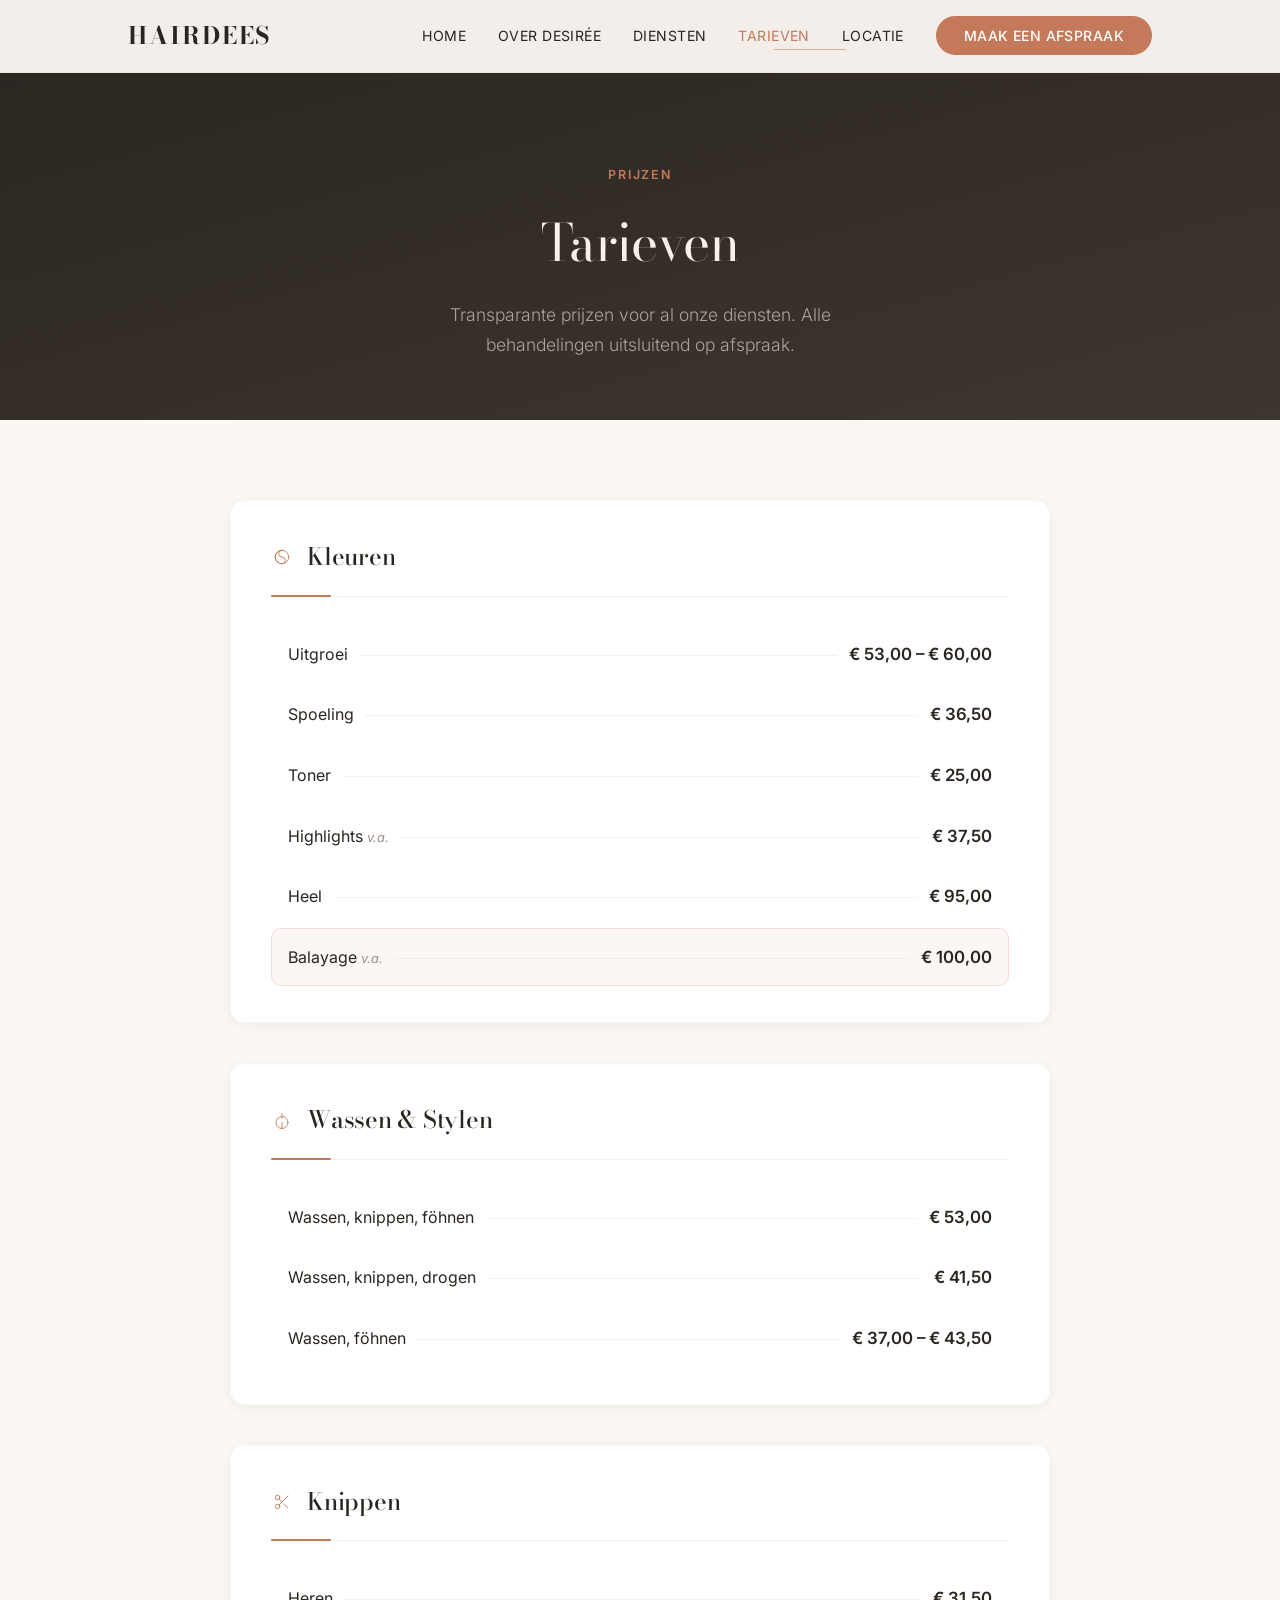
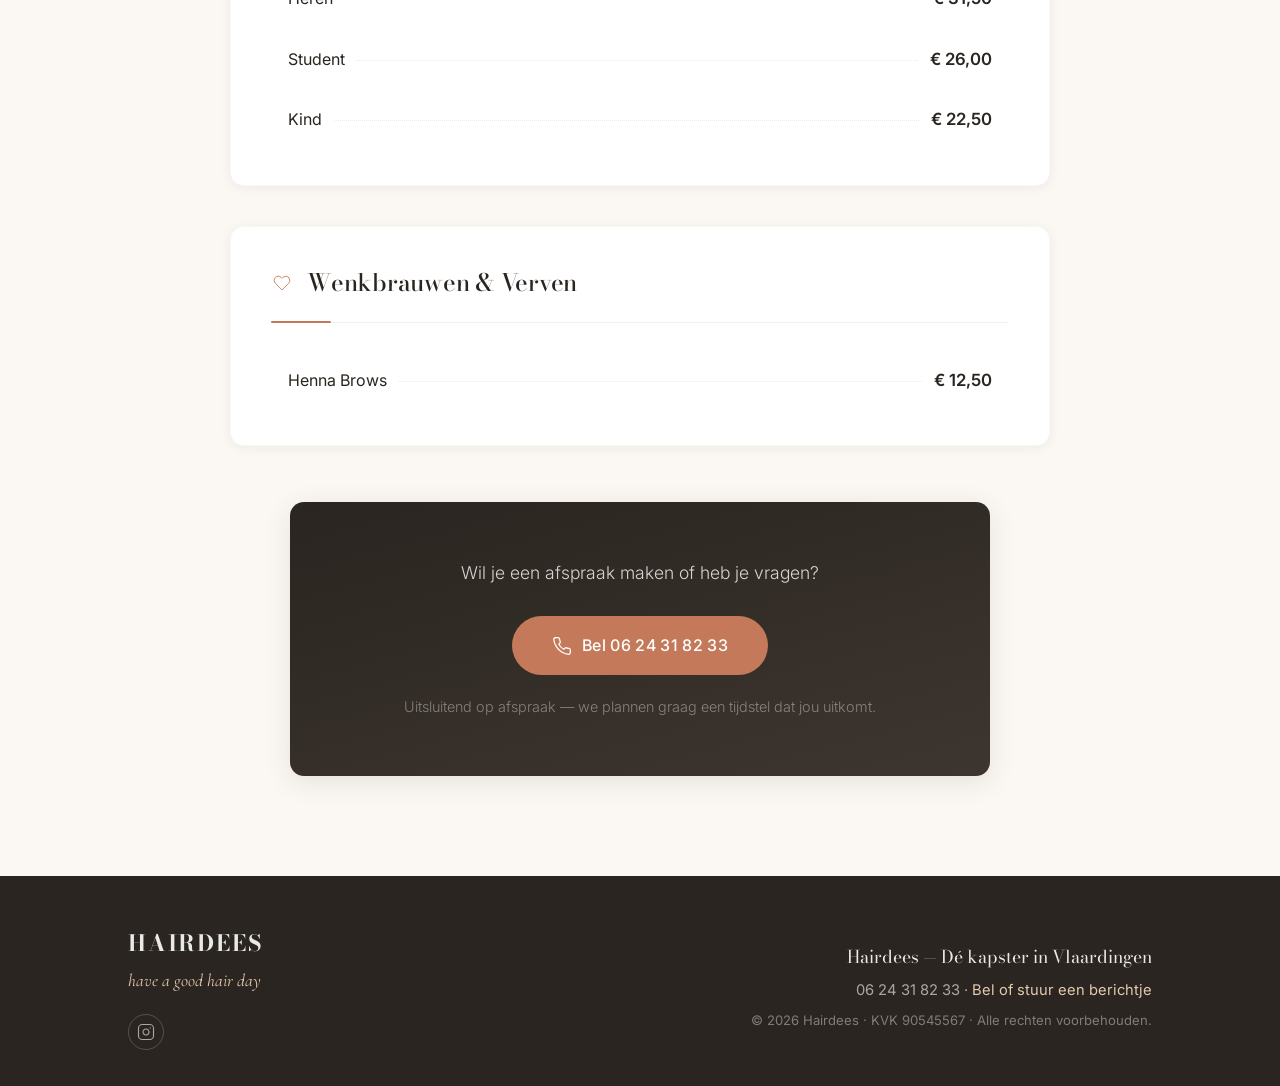
==== tarieven.html @ 53e41980 "Tarievenpagina upgrade: kaarten met schaduw, scroll-animaties, strakkere CTA - Prijskaarten: witte c" ====
<!DOCTYPE html>
<html lang="nl">
<head>
    <meta charset="UTF-8">
    <meta name="viewport" content="width=device-width, initial-scale=1.0">
    <title>Tarieven — Hairdees</title>
    <meta name="description" content="Tarieven van Hairdees — kapsalon in De nieuwe Watertoren, Vlaardingen. Knippen, kleuren, wassen, föhnen en meer. Uitsluitend op afspraak.">
    <link rel="stylesheet" href="styles.css">
    <link rel="icon" type="image/png" href="logo.png">
    <link rel="preconnect" href="https://fonts.googleapis.com">
    <link rel="preconnect" href="https://fonts.gstatic.com" crossorigin>
    <link href="https://fonts.googleapis.com/css2?family=Bodoni+Moda:ital,opsz,wght@0,6..96,400;0,6..96,500;0,6..96,700;1,6..96,400&family=Cormorant+Garamond:ital,wght@0,400;0,500;1,400;1,500&family=Inter:wght@300;400;500;600&display=swap" rel="stylesheet">
</head>
<body>

<!-- Navigation -->
<nav class="navbar" id="navbar">
    <div class="nav-container">
        <a href="index.html" class="nav-logo">
            <span class="nav-brand">HAIRDEES</span>
        </a>
        <button class="nav-toggle" aria-label="Menu" onclick="toggleMenu()">
            <span></span><span></span><span></span>
        </button>
        <ul class="nav-links" id="navLinks">
            <li><a href="index.html">Home</a></li>
            <li><a href="index.html#over">Over Desirée</a></li>
            <li><a href="index.html#diensten">Diensten</a></li>
            <li><a href="tarieven.html" class="nav-active">Tarieven</a></li>
            <li><a href="index.html#locatie">Locatie</a></li>
            <li><a href="index.html#contact" class="nav-cta">Maak een afspraak</a></li>
        </ul>
    </div>
</nav>

<!-- Page Header -->
<section class="page-header">
    <div class="container">
        <span class="section-tag">Prijzen</span>
        <h1>Tarieven</h1>
        <p>Transparante prijzen voor al onze diensten. Alle behandelingen uitsluitend op afspraak.</p>
    </div>
</section>

<!-- Pricing Grid -->
<section class="pricing">
    <div class="container">

        <!-- Kleuren -->
        <div class="price-category reveal" id="kleuren">
            <div class="category-header">
                <span class="category-icon"><svg viewBox="0 0 24 24" fill="none" stroke="currentColor" stroke-width="1.2" stroke-linecap="round" stroke-linejoin="round"><circle cx="12" cy="12" r="9"/><path d="M12 3a9 9 0 0 0 0 18 4.5 4.5 0 0 0 0-9 4.5 4.5 0 0 1 0-9z"/></svg></span>
                <h2>Kleuren</h2>
            </div>
            <div class="price-list">
                <div class="price-item">
                    <div class="price-name">Uitgroei</div>
                    <div class="price-dots"></div>
                    <div class="price-value">€ 53,00 – € 60,00</div>
                </div>
                <div class="price-item">
                    <div class="price-name">Spoeling</div>
                    <div class="price-dots"></div>
                    <div class="price-value">€ 36,50</div>
                </div>
                <div class="price-item">
                    <div class="price-name">Toner</div>
                    <div class="price-dots"></div>
                    <div class="price-value">€ 25,00</div>
                </div>
                <div class="price-item">
                    <div class="price-name">Highlights <span class="price-from">v.a.</span></div>
                    <div class="price-dots"></div>
                    <div class="price-value">€ 37,50</div>
                </div>
                <div class="price-item">
                    <div class="price-name">Heel</div>
                    <div class="price-dots"></div>
                    <div class="price-value">€ 95,00</div>
                </div>
                <div class="price-item price-item-highlight">
                    <div class="price-name">Balayage <span class="price-from">v.a.</span></div>
                    <div class="price-dots"></div>
                    <div class="price-value">€ 100,00</div>
                </div>
            </div>
        </div>

        <!-- Wassen & Stylen -->
        <div class="price-category reveal" id="wassen-stylen">
            <div class="category-header">
                <span class="category-icon"><svg viewBox="0 0 24 24" fill="none" stroke="currentColor" stroke-width="1.2" stroke-linecap="round" stroke-linejoin="round"><path d="M12 2v6"/><circle cx="12" cy="14" r="8"/><path d="M12 14v8"/></svg></span>
                <h2>Wassen & Stylen</h2>
            </div>
            <div class="price-list">
                <div class="price-item">
                    <div class="price-name">Wassen, knippen, föhnen</div>
                    <div class="price-dots"></div>
                    <div class="price-value">€ 53,00</div>
                </div>
                <div class="price-item">
                    <div class="price-name">Wassen, knippen, drogen</div>
                    <div class="price-dots"></div>
                    <div class="price-value">€ 41,50</div>
                </div>
                <div class="price-item">
                    <div class="price-name">Wassen, föhnen</div>
                    <div class="price-dots"></div>
                    <div class="price-value">€ 37,00 – € 43,50</div>
                </div>
            </div>
        </div>

        <!-- Knippen -->
        <div class="price-category reveal" id="knippen">
            <div class="category-header">
                <span class="category-icon"><svg viewBox="0 0 24 24" fill="none" stroke="currentColor" stroke-width="1.2" stroke-linecap="round" stroke-linejoin="round"><circle cx="6" cy="6" r="3"/><circle cx="6" cy="18" r="3"/><line x1="20" y1="4" x2="8.12" y2="15.88"/><line x1="14.47" y1="14.48" x2="20" y2="20"/><line x1="8.12" y1="8.12" x2="12" y2="12"/></svg></span>
                <h2>Knippen</h2>
            </div>
            <div class="price-list">
                <div class="price-item">
                    <div class="price-name">Heren</div>
                    <div class="price-dots"></div>
                    <div class="price-value">€ 31,50</div>
                </div>
                <div class="price-item">
                    <div class="price-name">Student</div>
                    <div class="price-dots"></div>
                    <div class="price-value">€ 26,00</div>
                </div>
                <div class="price-item">
                    <div class="price-name">Kind</div>
                    <div class="price-dots"></div>
                    <div class="price-value">€ 22,50</div>
                </div>
            </div>
        </div>

        <!-- Wenkbrauwen -->
        <div class="price-category reveal" id="wenkbrauwen">
            <div class="category-header">
                <span class="category-icon"><svg viewBox="0 0 24 24" fill="none" stroke="currentColor" stroke-width="1.2" stroke-linecap="round" stroke-linejoin="round"><path d="M20.84 4.61a5.5 5.5 0 0 0-7.78 0L12 5.67l-1.06-1.06a5.5 5.5 0 0 0-7.78 7.78l1.06 1.06L12 21.23l7.78-7.78 1.06-1.06a5.5 5.5 0 0 0 0-7.78z"/></svg></span>
                <h2>Wenkbrauwen & Verven</h2>
            </div>
            <div class="price-list">
                <div class="price-item">
                    <div class="price-name">Henna Brows</div>
                    <div class="price-dots"></div>
                    <div class="price-value">€ 12,50</div>
                </div>
            </div>
        </div>

        <!-- CTA -->
        <div class="price-cta reveal">
            <p class="price-cta-intro">Wil je een afspraak maken of heb je vragen?</p>
            <a href="tel:0624318233" class="price-cta-btn">
                <svg viewBox="0 0 24 24" fill="none" stroke="currentColor" stroke-width="1.5" stroke-linecap="round" stroke-linejoin="round" style="width:20px;height:20px;display:inline-block;vertical-align:middle;margin-right:10px;"><path d="M22 16.92v3a2 2 0 0 1-2.18 2 19.79 19.79 0 0 1-8.63-3.07 19.5 19.5 0 0 1-6-6 19.79 19.79 0 0 1-3.07-8.67A2 2 0 0 1 4.11 2h3a2 2 0 0 1 2 1.72c.127.96.361 1.903.7 2.81a2 2 0 0 1-.45 2.11L8.09 9.91a16 16 0 0 0 6 6l1.27-1.27a2 2 0 0 1 2.11-.45c.907.339 1.85.573 2.81.7A2 2 0 0 1 22 16.92z"/></svg>
                Bel 06 24 31 82 33
            </a>
            <p class="price-cta-note">Uitsluitend op afspraak — we plannen graag een tijdstel dat jou uitkomt.</p>
        </div>

    </div>
</section>

<!-- Footer -->
<footer class="footer">
    <div class="container footer-content">
        <div class="footer-left">
            <span class="footer-brand">HAIRDEES</span>
            <p class="footer-tagline">have a good hair day</p>
            <a href="https://www.instagram.com/hairdeesvlaardingen/" target="_blank" rel="noopener" class="footer-social" aria-label="Instagram">
                <svg viewBox="0 0 24 24" fill="none" stroke="currentColor" stroke-width="1.5" stroke-linecap="round" stroke-linejoin="round"><rect x="2" y="2" width="20" height="20" rx="5" ry="5"/><path d="M16 11.37A4 4 0 1 1 12.63 8 4 4 0 0 1 16 11.37z"/><line x1="17.5" y1="6.5" x2="17.51" y2="6.5"/></svg>
            </a>
        </div>
        <div class="footer-right">
            <p class="footer-name">Hairdees — Dé kapster in Vlaardingen</p>
            <p class="footer-contact">06 24 31 82 33 · <a href="tel:0624318233">Bel of stuur een berichtje</a></p>
            <p class="footer-copy">© 2026 Hairdees · KVK 90545567 · Alle rechten voorbehouden.</p>
        </div>
    </div>
</footer>

<script>
function toggleMenu() {
    document.getElementById('navLinks').classList.toggle('nav-open');
}
document.querySelectorAll('.nav-links a').forEach(link => {
    link.addEventListener('click', () => {
        document.getElementById('navLinks').classList.remove('nav-open');
    });
});
window.addEventListener('scroll', () => {
    const nav = document.getElementById('navbar');
    if (window.scrollY > 40) nav.classList.add('scrolled');
    else nav.classList.remove('scrolled');
});

// Scroll reveal animation
const observer = new IntersectionObserver((entries) => {
    entries.forEach(entry => {
        if (entry.isIntersecting) {
            entry.target.classList.add('visible');
        }
    });
}, { threshold: 0.15, rootMargin: '0px 0px -40px 0px' });

document.querySelectorAll('.reveal').forEach(el => observer.observe(el));
</script>

</body>
</html>
---- styles.css ----
/* ===== Reset & Base ===== */
*, *::before, *::after {
    box-sizing: border-box;
    margin: 0;
    padding: 0;
}

:root {
    --gold: #d5b294;
    --gold-light: #e3c9ae;
    --gold-dark: #b8946f;
    --dark: #2a2520;
    --dark-soft: #3d3530;
    --warm-grey: #6b6258;
    --warm-grey-light: #9a8f84;
    --cream: #f7f1ea;
    --cream-light: #fbf7f2;
    --white: #ffffff;
    --terracotta: #c47a5a;
    --terracotta-light: #d99878;
    --terracotta-dark: #a85f3e;
    --sage: #a8b5a0;
    --sage-light: #c4d0bc;
    --sage-dark: #8a9a82;
    --warm-rose: #e8d5c4;
    --warm-rose-light: #f0e0d2;
    --shadow-sm: 0 2px 12px rgba(42, 37, 32, 0.06);
    --shadow-md: 0 6px 28px rgba(42, 37, 32, 0.10);
    --shadow-lg: 0 12px 48px rgba(42, 37, 32, 0.16);
    --shadow-warm: 0 6px 28px rgba(196, 122, 90, 0.15);
    --radius: 14px;
    --radius-sm: 10px;
    --transition: all 0.35s ease;
    --font-serif: 'Bodoni Moda', Georgia, serif;
    --font-script: 'Cormorant Garamond', Georgia, serif;
    --font-body: 'Inter', system-ui, -apple-system, sans-serif;
}

html {
    scroll-behavior: smooth;
    scroll-padding-top: 72px;
    font-size: 16px;
}

body {
    font-family: var(--font-body);
    color: var(--dark);
    line-height: 1.7;
    background-color: var(--cream-light);
    -webkit-font-smoothing: antialiased;
    -moz-osx-font-smoothing: grayscale;
}

.container {
    max-width: 1080px;
    margin: 0 auto;
    padding: 0 28px;
}

/* ===== Navbar ===== */
.navbar {
    position: fixed;
    top: 0;
    left: 0;
    width: 100%;
    background: rgba(251, 247, 242, 0.96);
    backdrop-filter: blur(16px);
    -webkit-backdrop-filter: blur(16px);
    z-index: 1000;
    transition: var(--transition);
    border-bottom: 1px solid rgba(213, 178, 148, 0.15);
}

.navbar.scrolled {
    box-shadow: 0 4px 24px rgba(42, 37, 32, 0.06);
    background: rgba(251, 247, 242, 0.98);
}

.nav-container {
    max-width: 1080px;
    margin: 0 auto;
    padding: 0 28px;
    height: 72px;
    display: flex;
    align-items: center;
    justify-content: space-between;
}

.nav-logo {
    display: flex;
    align-items: center;
    text-decoration: none;
}

.nav-brand {
    font-family: var(--font-serif);
    font-size: 1.5rem;
    font-weight: 700;
    letter-spacing: 0.08em;
    color: var(--dark);
}

.nav-logo-img {
    height: 44px;
    width: auto;
    display: block;
}

.nav-links {
    display: flex;
    list-style: none;
    gap: 32px;
    align-items: center;
}

.nav-links a {
    text-decoration: none;
    color: var(--dark);
    font-weight: 400;
    font-size: 0.88rem;
    letter-spacing: 0.03em;
    text-transform: uppercase;
    transition: var(--transition);
    position: relative;
}

.nav-links a:not(.nav-cta)::after {
    content: '';
    position: absolute;
    bottom: -6px;
    left: 50%;
    width: 0;
    height: 1.5px;
    background: var(--gold);
    transition: width 0.3s ease, left 0.3s ease;
}

.nav-links a:not(.nav-cta):hover {
    color: var(--gold-dark);
}

.nav-links a:not(.nav-cta):hover::after {
    width: 100%;
    left: 0;
}

.nav-cta {
    background: var(--terracotta);
    color: var(--white) !important;
    padding: 11px 28px;
    border-radius: 100px;
    font-weight: 500 !important;
    font-size: 0.82rem;
    letter-spacing: 0.04em;
    text-transform: uppercase;
    transition: var(--transition);
}

.nav-cta:hover {
    background: var(--terracotta-dark);
    transform: translateY(-1px);
    box-shadow: 0 4px 16px rgba(196, 122, 90, 0.4);
}

.nav-toggle {
    display: none;
    flex-direction: column;
    gap: 5px;
    background: none;
    border: none;
    cursor: pointer;
    padding: 8px;
}

.nav-toggle span {
    display: block;
    width: 24px;
    height: 1.5px;
    background: var(--dark);
    border-radius: 2px;
    transition: var(--transition);
}

/* ===== Hero ===== */
.hero {
    position: relative;
    min-height: 100vh;
    display: flex;
    align-items: center;
    justify-content: center;
    text-align: center;
    overflow: hidden;
    background: var(--dark);
}

.hero-bg-image {
    position: absolute;
    inset: 0;
    background: url('salon-interior.png') center center / cover no-repeat;
    z-index: 0;
    filter: brightness(0.5) blur(2px);
}

.hero-bg {
    position: absolute;
    inset: 0;
    background:
        radial-gradient(ellipse at center, rgba(42, 37, 32, 0.3) 0%, rgba(42, 37, 32, 0.65) 60%, rgba(42, 37, 32, 0.85) 100%),
        linear-gradient(165deg, rgba(42, 37, 32, 0.6) 0%, rgba(61, 53, 48, 0.5) 50%, rgba(42, 37, 32, 0.7) 100%);
    z-index: 1;
}

.hero-content {
    position: relative;
    z-index: 2;
    max-width: 680px;
    padding: 120px 28px 80px;
}

.hero-brand {
    margin-bottom: 24px;
    opacity: 0;
    animation: fadeInUp 0.9s ease forwards;
}

.brand-name {
    font-family: var(--font-serif);
    font-size: clamp(2.8rem, 8vw, 5.5rem);
    font-weight: 700;
    letter-spacing: 0.12em;
    color: var(--cream);
    line-height: 1;
    margin-bottom: 10px;
    text-shadow: 0 2px 30px rgba(0, 0, 0, 0.5);
}

.hero-tagline {
    font-family: var(--font-script);
    font-style: italic;
    font-size: 1.7rem;
    color: var(--terracotta-light);
    margin-bottom: 0;
    opacity: 0;
    animation: fadeInUp 0.9s ease 0.15s forwards;
    text-shadow: 0 2px 16px rgba(0, 0, 0, 0.4);
}

.hero-divider {
    width: 80px;
    height: 1px;
    background: linear-gradient(90deg, transparent, var(--terracotta-light), transparent);
    margin: 0 auto 32px;
    opacity: 0;
    animation: fadeInUp 0.9s ease 0.3s forwards;
}

.hero-title {
    font-family: var(--font-serif);
    font-size: clamp(1.8rem, 4.5vw, 2.8rem);
    font-weight: 400;
    line-height: 1.25;
    margin-bottom: 22px;
    color: var(--cream);
    letter-spacing: -0.01em;
    opacity: 0;
    animation: fadeInUp 0.9s ease 0.4s forwards;
    text-shadow: 0 2px 20px rgba(0, 0, 0, 0.4);
}

.hero-subtitle {
    font-size: 1.1rem;
    font-weight: 300;
    line-height: 1.8;
    max-width: 520px;
    margin: 0 auto 38px;
    color: rgba(247, 241, 234, 0.75);
    opacity: 0;
    animation: fadeInUp 0.9s ease 0.55s forwards;
}

.hero-buttons {
    display: flex;
    gap: 16px;
    justify-content: center;
    flex-wrap: wrap;
    opacity: 0;
    animation: fadeInUp 0.9s ease 0.7s forwards;
}

@keyframes fadeInUp {
    from { opacity: 0; transform: translateY(16px); }
    to { opacity: 1; transform: translateY(0); }
}

/* ===== Buttons ===== */
.btn {
    display: inline-block;
    padding: 14px 34px;
    border-radius: 100px;
    text-decoration: none;
    font-weight: 500;
    font-size: 0.95rem;
    cursor: pointer;
    transition: var(--transition);
    border: none;
    letter-spacing: 0.02em;
}

.btn-primary {
    background: var(--terracotta);
    color: var(--white);
}

.btn-primary:hover {
    background: var(--terracotta-dark);
    transform: translateY(-2px);
    box-shadow: 0 8px 24px rgba(196, 122, 90, 0.4);
}

.btn-ghost {
    background: transparent;
    border: 1px solid rgba(247, 241, 234, 0.4);
    color: var(--cream);
}

.btn-ghost:hover {
    border-color: var(--terracotta-light);
    color: var(--terracotta-light);
    background: rgba(196, 122, 90, 0.08);
}

/* ===== Sections ===== */
section {
    padding: 100px 0;
}

.section-header {
    text-align: center;
    max-width: 560px;
    margin: 0 auto 56px;
}

.section-tag {
    display: inline-block;
    color: var(--terracotta);
    font-size: 0.78rem;
    font-weight: 600;
    text-transform: uppercase;
    letter-spacing: 0.14em;
    margin-bottom: 14px;
}

.section-header h2 {
    font-family: var(--font-serif);
    font-size: clamp(1.9rem, 3.8vw, 2.6rem);
    font-weight: 400;
    color: var(--dark);
    margin-bottom: 14px;
    letter-spacing: -0.01em;
}

.section-header p {
    color: var(--warm-grey);
    font-size: 1.05rem;
    font-weight: 300;
    line-height: 1.7;
}

/* ===== Quote Section ===== */
.quote-section {
    padding: 80px 28px;
    text-align: center;
    background: var(--white);
}

.quote-text {
    font-family: var(--font-serif);
    font-style: italic;
    font-size: clamp(1.3rem, 3vw, 1.9rem);
    font-weight: 400;
    color: var(--dark);
    line-height: 1.6;
    max-width: 680px;
    margin: 0 auto 16px;
    letter-spacing: -0.01em;
}

.quote-author {
    font-family: var(--font-script);
    font-style: italic;
    font-size: 1.3rem;
    color: var(--gold-dark);
}

/* ===== About ===== */
.about {
    background: var(--white);
}

.about-grid {
    display: grid;
    grid-template-columns: 1fr 1.3fr;
    gap: 60px;
    align-items: center;
}

.about-photo img {
    width: 100%;
    height: auto;
    border-radius: var(--radius);
    box-shadow: var(--shadow-md);
    display: block;
}

.about-text h2 {
    font-family: var(--font-serif);
    font-size: clamp(1.6rem, 3vw, 2.2rem);
    font-weight: 400;
    color: var(--dark);
    margin-bottom: 20px;
    line-height: 1.3;
}

.about-text p {
    color: var(--warm-grey);
    font-size: 1.05rem;
    margin-bottom: 18px;
    line-height: 1.8;
}

.about-text strong {
    color: var(--dark);
    font-weight: 600;
}

.about-text em {
    color: var(--terracotta);
    font-style: italic;
}

.about-signature {
    margin-top: 28px;
}

.signature-text {
    font-family: var(--font-body);
    font-size: 1.05rem;
    color: var(--warm-grey);
    margin-bottom: 6px;
}

.signature-name {
    font-family: var(--font-script);
    font-style: italic;
    font-size: 3rem;
    color: var(--terracotta);
    margin-bottom: 20px;
    line-height: 1;
}

.about-signature::after {
    content: '';
    display: block;
    width: 120px;
    height: 1px;
    background: linear-gradient(90deg, var(--terracotta), transparent);
}

/* ===== Salon Banner ===== */
.salon-banner {
    position: relative;
    width: 100%;
    height: 80vh;
    min-height: 500px;
    overflow: hidden;
}

.salon-banner img {
    width: 100%;
    height: 100%;
    object-fit: cover;
    display: block;
}

.salon-banner-overlay {
    position: absolute;
    inset: 0;
    background: linear-gradient(180deg, rgba(42, 37, 32, 0.4) 0%, rgba(42, 37, 32, 0.6) 40%, rgba(42, 37, 32, 0.8) 100%);
    display: flex;
    align-items: center;
    justify-content: center;
    padding: 60px 28px;
}

.salon-banner-content {
    max-width: 680px;
    text-align: center;
}

.salon-banner-quote {
    font-family: var(--font-serif);
    font-style: italic;
    font-size: clamp(1.4rem, 3vw, 2rem);
    color: rgba(255, 255, 255, 0.98);
    line-height: 1.5;
    margin-bottom: 18px;
    text-shadow: 0 2px 20px rgba(0, 0, 0, 0.5);
}

.salon-banner-attr {
    font-family: var(--font-script);
    font-style: italic;
    font-size: 1.8rem;
    color: var(--terracotta-light);
    text-shadow: 0 2px 16px rgba(0, 0, 0, 0.5);
}

/* ===== Lanza Products ===== */
.lanza {
    padding: 80px 0;
    background: var(--white);
    text-align: center;
}

.lanza-content {
    max-width: 620px;
    margin: 0 auto;
}

.lanza-logo-wrap {
    margin: 0 auto 24px;
    display: flex;
    justify-content: center;
}

.lanza-logo {
    height: 96px;
    width: auto;
    display: block;
    margin: 0 auto;
    opacity: 0.9;
    transition: var(--transition);
}

.lanza-logo:hover {
    opacity: 1;
}

.lanza h2 {
    font-family: var(--font-serif);
    font-size: clamp(1.6rem, 3.5vw, 2.2rem);
    font-weight: 500;
    color: var(--dark);
    margin-bottom: 16px;
    letter-spacing: -0.01em;
}

.lanza p {
    color: var(--warm-grey);
    font-size: 1.05rem;
    line-height: 1.8;
    font-weight: 300;
}

.lanza p strong {
    color: var(--dark);
    font-weight: 500;
}

/* ===== Services ===== */
.services {
    background: var(--cream);
}

.services-grid {
    display: grid;
    grid-template-columns: repeat(auto-fit, minmax(230px, 1fr));
    gap: 24px;
}

.service-card {
    background: var(--white);
    padding: 44px 28px;
    border-radius: var(--radius);
    text-align: center;
    box-shadow: var(--shadow-sm);
    transition: var(--transition);
    border: 1px solid rgba(213, 178, 148, 0.10);
}

.service-card:hover {
    transform: translateY(-6px);
    box-shadow: var(--shadow-warm);
    border-color: var(--terracotta);
}

.service-icon {
    width: 28px;
    height: 28px;
    margin: 0 auto 16px;
    color: var(--terracotta);
    display: flex;
    align-items: center;
    justify-content: center;
}

.service-icon svg {
    width: 24px;
    height: 24px;
    display: block;
}

.service-card h3 {
    font-family: var(--font-serif);
    font-size: 1.3rem;
    font-weight: 500;
    color: var(--dark);
    margin-bottom: 10px;
}

.service-card p {
    color: var(--warm-grey);
    font-size: 0.93rem;
    line-height: 1.6;
}

a.service-card {
    text-decoration: none;
    display: block;
}

.service-link {
    display: inline-block;
    margin-top: 14px;
    font-size: 0.85rem;
    font-weight: 500;
    color: var(--terracotta);
    letter-spacing: 0.02em;
    transition: var(--transition);
}

a.service-card:hover .service-link {
    color: var(--terracotta-dark);
    transform: translateX(3px);
}

/* ===== Location ===== */
.location {
    background: var(--white);
}

.location-card {
    display: grid;
    grid-template-columns: 1fr 1.4fr;
    gap: 40px;
    background: var(--cream-light);
    padding: 36px;
    border-radius: var(--radius);
    box-shadow: var(--shadow-sm);
    border: 1px solid rgba(213, 178, 148, 0.12);
    margin-bottom: 36px;
}

.location-info {
    display: flex;
    gap: 18px;
    align-items: flex-start;
}

.location-icon {
    width: 24px;
    height: 24px;
    flex-shrink: 0;
    color: var(--terracotta);
    display: flex;
    align-items: center;
    justify-content: center;
}

.location-icon svg {
    width: 20px;
    height: 20px;
    display: block;
}

.location-text h3 {
    font-family: var(--font-serif);
    font-size: 1.3rem;
    font-weight: 500;
    color: var(--dark);
    margin-bottom: 8px;
}

.location-text p {
    color: var(--warm-grey);
    font-size: 1rem;
    line-height: 1.7;
    margin-bottom: 8px;
}

.location-note {
    font-size: 0.88rem !important;
    color: var(--warm-grey-light) !important;
}

.location-map {
    border-radius: var(--radius-sm);
    overflow: hidden;
}

.location-history {
    max-width: 760px;
    margin: 0 auto;
    text-align: center;
}

.location-history p {
    color: var(--warm-grey);
    font-size: 0.98rem;
    line-height: 1.8;
    font-weight: 300;
}

/* ===== Contact ===== */
.contact {
    background: var(--cream);
}

.contact-cards {
    display: grid;
    grid-template-columns: repeat(auto-fit, minmax(260px, 1fr));
    gap: 24px;
    max-width: 860px;
    margin: 0 auto;
}

.contact-card {
    background: var(--white);
    padding: 40px 26px;
    border-radius: var(--radius);
    text-align: center;
    box-shadow: var(--shadow-sm);
    transition: var(--transition);
    border: 1px solid rgba(213, 178, 148, 0.10);
    text-decoration: none;
    color: inherit;
    display: block;
}

.contact-card:hover {
    transform: translateY(-4px);
    box-shadow: var(--shadow-md);
    border-color: var(--gold);
}

.contact-icon {
    width: 26px;
    height: 26px;
    margin: 0 auto 12px;
    color: var(--terracotta);
    display: flex;
    align-items: center;
    justify-content: center;
}

.contact-icon svg {
    width: 22px;
    height: 22px;
    display: block;
}

.contact-card h3 {
    font-family: var(--font-serif);
    font-size: 1.15rem;
    font-weight: 500;
    color: var(--dark);
    margin-bottom: 10px;
}

.contact-card p {
    color: var(--warm-grey);
    font-size: 0.95rem;
    line-height: 1.5;
}

.contact-phone {
    font-size: 1.25rem !important;
    font-weight: 500 !important;
    color: var(--dark) !important;
    letter-spacing: 0.01em;
}

.contact-action {
    display: inline-block;
    margin-top: 10px;
    color: var(--terracotta);
    font-size: 0.85rem;
    font-weight: 500;
}

/* ===== Footer ===== */
.footer {
    background: var(--dark);
    color: rgba(255, 255, 255, 0.6);
    padding: 48px 0 36px;
}

.footer-content {
    display: flex;
    justify-content: space-between;
    align-items: center;
    flex-wrap: wrap;
    gap: 28px;
}

.footer-left {
    display: flex;
    flex-direction: column;
    align-items: flex-start;
    gap: 4px;
}

.footer-brand {
    font-family: var(--font-serif);
    font-size: 1.4rem;
    font-weight: 700;
    letter-spacing: 0.08em;
    color: rgba(255, 255, 255, 0.9);
}

.footer-logo {
    height: 40px;
    width: auto;
    filter: brightness(0) invert(1);
}

.footer-tagline {
    font-family: var(--font-script);
    font-style: italic;
    font-size: 1.1rem;
    color: var(--gold-light);
}

.footer-social {
    display: inline-flex;
    align-items: center;
    justify-content: center;
    width: 36px;
    height: 36px;
    border: 1px solid rgba(255, 255, 255, 0.2);
    border-radius: 50%;
    color: rgba(255, 255, 255, 0.6);
    margin-top: 14px;
    transition: var(--transition);
    text-decoration: none;
}

.footer-social svg {
    width: 18px;
    height: 18px;
    display: block;
}

.footer-social:hover {
    color: var(--gold-light);
    border-color: var(--gold);
    transform: translateY(-2px);
}

.footer-right {
    text-align: right;
}

.footer-name {
    font-family: var(--font-serif);
    font-size: 1.1rem;
    color: rgba(255, 255, 255, 0.9);
    margin-bottom: 6px;
}

.footer-contact {
    font-size: 0.92rem;
    margin-bottom: 6px;
}

.footer-contact a {
    color: var(--gold-light);
    text-decoration: none;
    transition: var(--transition);
}

.footer-contact a:hover {
    color: var(--gold);
    text-decoration: underline;
}

.footer-copy {
    font-size: 0.82rem;
    color: rgba(255, 255, 255, 0.4);
}

/* ===== Responsive ===== */
@media (max-width: 768px) {
    .nav-toggle {
        display: flex;
    }

    .nav-links {
        position: fixed;
        top: 72px;
        left: 0;
        width: 100%;
        background: var(--cream-light);
        flex-direction: column;
        padding: 24px 28px;
        gap: 20px;
        transform: translateY(-200%);
        transition: transform 0.35s ease;
        border-bottom: 1px solid rgba(213, 178, 148, 0.15);
        box-shadow: var(--shadow-md);
    }

    .nav-links.nav-open {
        transform: translateY(0);
    }

    .nav-links a {
        font-size: 0.9rem;
    }

    .about-grid {
        grid-template-columns: 1fr;
        gap: 32px;
        text-align: center;
    }

    .about-text {
        text-align: center;
        padding-top: 20px;
    }

    .about-photo img {
        max-width: 100%;
        border-radius: var(--radius);
    }

    .about-signature {
        text-align: center;
        margin-top: 60px;
    }

    .signature-name {
        font-size: 2.4rem;
    }

    .location-card {
        grid-template-columns: 1fr;
        gap: 24px;
    }

    .footer-content {
        flex-direction: column;
        text-align: center;
        gap: 24px;
    }

    .footer-left {
        align-items: center;
    }

    .footer-right {
        text-align: center;
    }

    .about {
        padding-bottom: 24px;
    }

    .salon-banner {
        height: 400px;
    }

    .quote-section {
        padding: 56px 24px;
    }

    section {
        padding: 56px 0;
    }

    .hero {
        min-height: 88vh;
    }

    .hero-content {
        padding: 100px 24px 60px;
    }

    .brand-name {
        font-size: clamp(2rem, 9vw, 3rem);
        letter-spacing: 0.08em;
    }

    .hero-tagline {
        font-size: 1.4rem;
    }

    .hero-title {
        font-size: clamp(1.5rem, 5vw, 2rem);
    }

    .hero-subtitle {
        font-size: 1rem;
    }

    .salon-banner {
        height: 300px;
    }

    .salon-banner-quote {
        font-size: 1.15rem;
    }

    .lanza {
        padding: 56px 0;
    }

    .lanza-logo {
        height: 32px;
    }

    .section-header {
        margin-bottom: 40px;
    }

    .services-grid {
        grid-template-columns: 1fr;
        gap: 20px;
    }

    .contact-cards {
        grid-template-columns: 1fr;
        gap: 20px;
    }

    .price-category {
        margin-bottom: 36px;
    }

    .quote-section {
        padding: 56px 24px;
    }
}

@media (max-width: 480px) {
    .hero-content {
        padding: 100px 20px 56px;
    }

    .brand-name {
        font-size: 1.8rem;
        letter-spacing: 0.06em;
    }

    .hero-tagline {
        font-size: 1.2rem;
    }

    .hero-title {
        font-size: 1.4rem;
    }

    .hero-buttons {
        flex-direction: column;
        width: 100%;
    }

    .hero-buttons .btn {
        width: 100%;
        text-align: center;
    }

    .salon-banner {
        height: 300px;
    }
}

/* ===== Page Header (tarieven) ===== */
.page-header {
    padding: 160px 0 60px;
    text-align: center;
    background: linear-gradient(165deg, var(--dark) 0%, var(--dark-soft) 100%);
}

.page-header h1 {
    font-family: var(--font-serif);
    font-size: clamp(2.2rem, 5vw, 3.2rem);
    font-weight: 400;
    color: var(--cream);
    margin-bottom: 14px;
    letter-spacing: -0.01em;
}

.page-header p {
    color: rgba(247, 241, 234, 0.6);
    font-size: 1.1rem;
    font-weight: 300;
    max-width: 480px;
    margin: 0 auto;
}

/* ===== Pricing ===== */
.pricing {
    padding: 80px 0 100px;
    background: var(--cream-light);
}

.price-category {
    max-width: 820px;
    margin: 0 auto 40px;
    background: var(--white);
    border-radius: var(--radius);
    padding: 36px 40px;
    box-shadow: var(--shadow-sm);
    border: 1px solid rgba(213, 178, 148, 0.10);
    opacity: 0;
    transform: translateY(40px);
    transition: opacity 0.6s ease, transform 0.6s ease;
}

.price-category.visible {
    opacity: 1;
    transform: translateY(0);
}

.category-header {
    display: flex;
    align-items: center;
    gap: 14px;
    margin-bottom: 28px;
    padding-bottom: 18px;
    border-bottom: 1px solid rgba(213, 178, 148, 0.2);
    position: relative;
}

.category-header::after {
    content: '';
    position: absolute;
    bottom: -1px;
    left: 0;
    width: 60px;
    height: 2px;
    background: var(--terracotta);
    border-radius: 2px;
}

.category-icon {
    width: 22px;
    height: 22px;
    color: var(--terracotta);
    font-weight: 300;
    display: flex;
    align-items: center;
    justify-content: center;
    flex-shrink: 0;
}

.category-icon svg {
    width: 18px;
    height: 18px;
    display: block;
}

.category-header h2 {
    font-family: var(--font-serif);
    font-size: 1.5rem;
    font-weight: 500;
    color: var(--dark);
    letter-spacing: -0.01em;
}

.price-list {
    display: flex;
    flex-direction: column;
    gap: 2px;
}

.price-item {
    display: flex;
    align-items: baseline;
    padding: 14px 16px;
    border-radius: var(--radius-sm);
    transition: var(--transition);
    border: 1px solid transparent;
}

.price-item:hover {
    background: var(--cream);
    border-color: rgba(213, 178, 148, 0.15);
    transform: translateX(4px);
}

.price-item-highlight {
    background: rgba(196, 122, 90, 0.06);
    border: 1px solid rgba(196, 122, 90, 0.2);
}

.price-name {
    font-size: 1rem;
    color: var(--dark);
    font-weight: 400;
    white-space: nowrap;
}

.price-from {
    font-size: 0.8rem;
    color: var(--warm-grey-light);
    font-style: italic;
}

.price-dots {
    flex: 1;
    border-bottom: 1px dotted rgba(213, 178, 148, 0.3);
    margin: 0 12px;
    position: relative;
    top: -4px;
}

.price-value {
    font-size: 1.05rem;
    font-weight: 600;
    color: var(--dark);
    white-space: nowrap;
}

.price-cta {
    text-align: center;
    margin: 56px auto 0;
    max-width: 700px;
    padding: 56px 40px;
    background: linear-gradient(165deg, var(--dark) 0%, var(--dark-soft) 100%);
    border-radius: var(--radius);
    box-shadow: var(--shadow-md);
    opacity: 0;
    transform: translateY(40px);
    transition: opacity 0.6s ease 0.2s, transform 0.6s ease 0.2s;
}

.price-cta.visible {
    opacity: 1;
    transform: translateY(0);
}

.price-cta-intro {
    color: rgba(255, 255, 255, 0.8);
    font-size: 1.1rem;
    margin-bottom: 28px;
    font-weight: 300;
}

.price-cta-btn {
    display: inline-flex;
    align-items: center;
    justify-content: center;
    background: var(--terracotta);
    color: var(--white);
    padding: 16px 40px;
    border-radius: 100px;
    text-decoration: none;
    font-weight: 500;
    font-size: 1rem;
    transition: var(--transition);
    letter-spacing: 0.02em;
}

.price-cta-btn:hover {
    background: var(--terracotta-dark);
    transform: translateY(-2px);
    box-shadow: 0 8px 24px rgba(196, 122, 90, 0.4);
}

.price-cta-note {
    font-size: 0.9rem;
    color: rgba(255, 255, 255, 0.4);
    margin-top: 20px;
    font-weight: 300;
}

/* Nav active */
.nav-active {
    color: var(--terracotta) !important;
    font-weight: 600;
}

.nav-active::after {
    width: 100% !important;
}

/* Responsive pricing */
@media (max-width: 768px) {
    .price-category {
        padding: 24px 20px;
        margin-bottom: 28px;
    }

    .price-item {
        flex-direction: column;
        gap: 4px;
        padding: 12px 14px;
    }

    .price-dots {
        display: none;
    }

    .price-name {
        font-size: 0.95rem;
    }

    .price-value {
        font-size: 1.2rem;
        color: var(--terracotta);
    }

    .price-cta {
        padding: 40px 24px;
    }
}
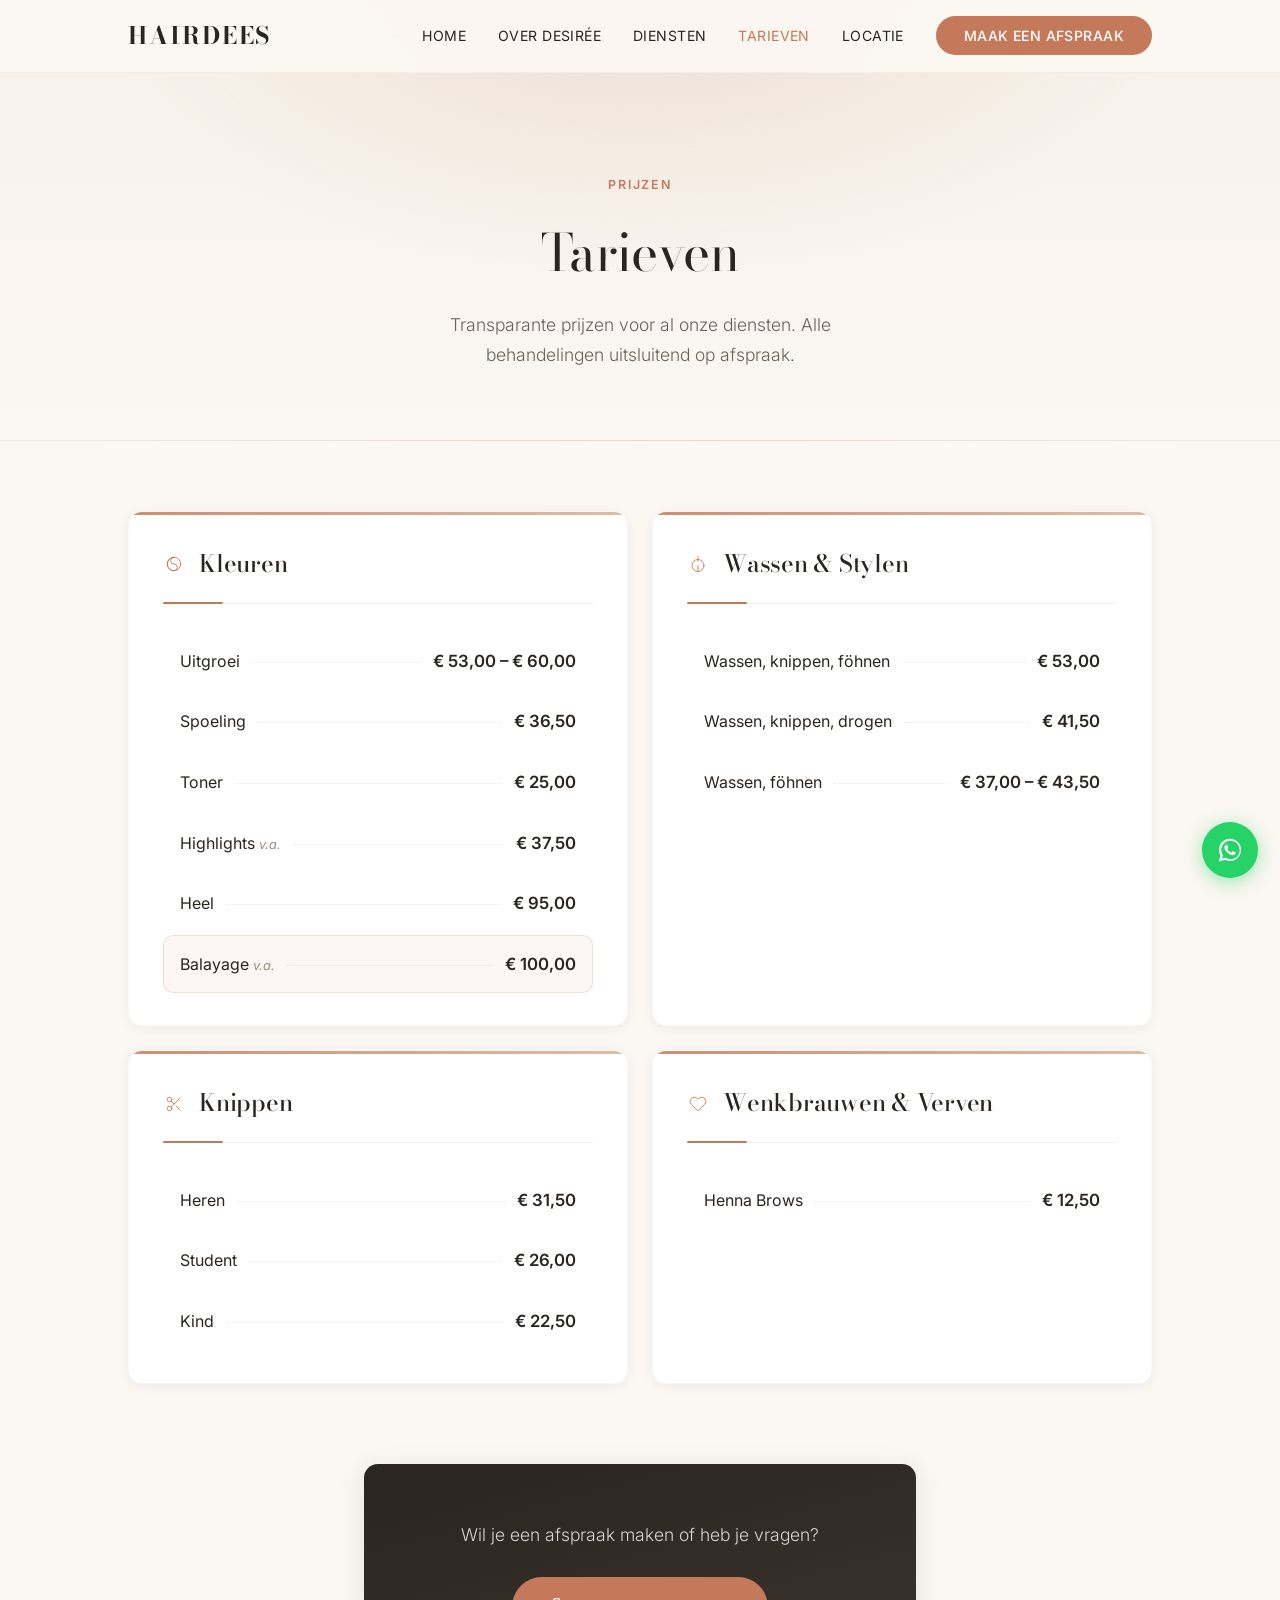
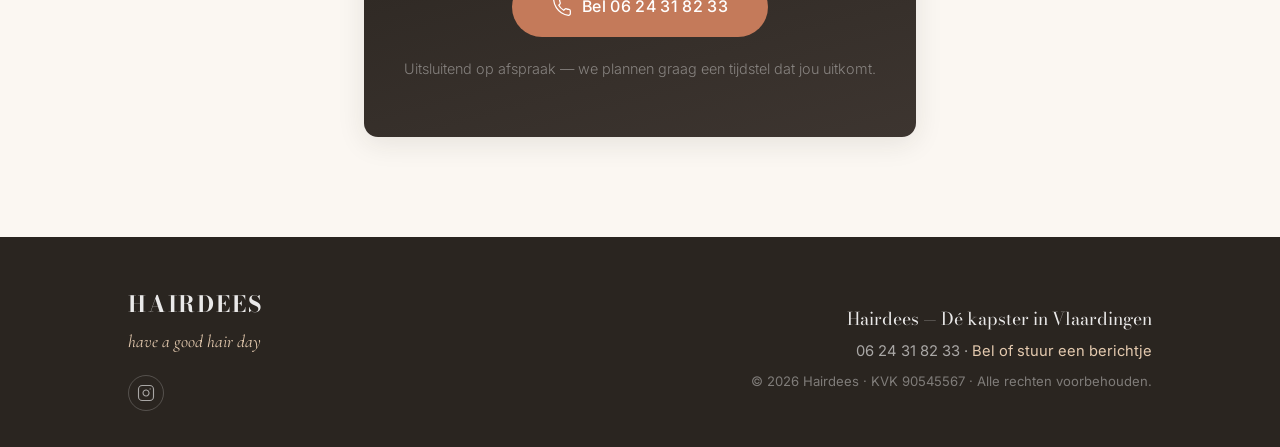
==== commit a512bfd5: "Contactkaarten in 1 rij naast elkaar (2x2 op mobiel); zwevende WhatsApp-knop rechtsonder op beide pa" ====
--- a/tarieven.html
+++ b/tarieven.html
@@ -164,6 +164,11 @@
     </div>
 </section>
 
+<!-- WhatsApp float -->
+<a href="https://wa.me/31624318233" target="_blank" rel="noopener" class="whatsapp-float" aria-label="App ons via WhatsApp">
+    <svg viewBox="0 0 32 32"><path d="M16.04 3C9.02 3 3.33 8.69 3.33 15.71c0 2.24.59 4.42 1.7 6.35L3.2 29l7.1-1.86a12.66 12.66 0 0 0 5.74 1.37h.01c7.01 0 12.71-5.69 12.71-12.71S23.05 3 16.04 3zm0 23.32c-1.78 0-3.53-.48-5.06-1.39l-.36-.21-3.75.98 1-3.65-.24-.38a10.53 10.53 0 0 1-1.62-5.63c0-5.83 4.74-10.57 10.58-10.57 2.82 0 5.48 1.1 7.47 3.1a10.5 10.5 0 0 1 3.09 7.48c0 5.83-4.74 10.57-10.57 10.57zm5.8-7.92c-.32-.16-1.88-.93-2.17-1.03-.29-.11-.5-.16-.72.16-.21.32-.82 1.03-1 1.24-.19.21-.37.24-.69.08-.32-.16-1.34-.49-2.55-1.57-.94-.84-1.58-1.88-1.76-2.2-.19-.32-.02-.49.14-.65.14-.14.32-.37.48-.56.16-.19.21-.32.32-.53.11-.21.05-.4-.03-.56-.08-.16-.72-1.72-.98-2.36-.26-.62-.52-.54-.72-.55h-.61c-.21 0-.56.08-.85.4-.29.32-1.11 1.09-1.11 2.65s1.14 3.08 1.3 3.29c.16.21 2.25 3.43 5.45 4.81.76.33 1.36.53 1.82.67.77.25 1.46.21 2.01.13.61-.09 1.88-.77 2.14-1.51.27-.74.27-1.38.19-1.51-.08-.13-.29-.21-.61-.37z"/></svg>
+</a>
+
 <!-- Footer -->
 <footer class="footer">
     <div class="container footer-content">
--- a/styles.css
+++ b/styles.css
@@ -626,7 +626,34 @@
 
 a.service-card {
     text-decoration: none;
-    display: block;
+    display: flex;
+    flex-direction: column;
+    align-items: center;
+}
+
+.service-card p,
+.service-card h3 {
+    max-width: 100%;
+    overflow-wrap: break-word;
+}
+
+/* beschrijvingen rekken zodat alle 'Bekijk tarieven'-links gelijk onderaan staan */
+.service-card p {
+    flex: 1 0 auto;
+}
+
+.service-card .service-icon,
+.service-card h3,
+.service-card p {
+    flex-shrink: 0;
+}
+
+.service-card p {
+    flex-grow: 1;
+}
+
+.services-grid {
+    align-items: stretch;
 }
 
 .service-link {
@@ -728,15 +755,15 @@
 
 .contact-cards {
     display: grid;
-    grid-template-columns: repeat(auto-fit, minmax(260px, 1fr));
-    gap: 24px;
-    max-width: 860px;
+    grid-template-columns: repeat(4, 1fr);
+    gap: 18px;
+    max-width: 1080px;
     margin: 0 auto;
 }
 
 .contact-card {
     background: var(--white);
-    padding: 40px 26px;
+    padding: 34px 18px;
     border-radius: var(--radius);
     text-align: center;
     box-shadow: var(--shadow-sm);
@@ -1039,8 +1066,8 @@
     }
 
     .contact-cards {
-        grid-template-columns: 1fr;
-        gap: 20px;
+        grid-template-columns: repeat(2, 1fr);
+        gap: 16px;
     }
 
     .price-category {
@@ -1087,22 +1114,25 @@
 
 /* ===== Page Header (tarieven) ===== */
 .page-header {
-    padding: 160px 0 60px;
+    padding: 170px 0 70px;
     text-align: center;
-    background: linear-gradient(165deg, var(--dark) 0%, var(--dark-soft) 100%);
+    background:
+        radial-gradient(ellipse 60% 90% at 50% 0%, rgba(213, 178, 148, 0.28) 0%, transparent 70%),
+        linear-gradient(180deg, var(--cream) 0%, var(--cream-light) 100%);
+    border-bottom: 1px solid rgba(213, 178, 148, 0.18);
 }
 
 .page-header h1 {
     font-family: var(--font-serif);
     font-size: clamp(2.2rem, 5vw, 3.2rem);
     font-weight: 400;
-    color: var(--cream);
+    color: var(--dark);
     margin-bottom: 14px;
     letter-spacing: -0.01em;
 }
 
 .page-header p {
-    color: rgba(247, 241, 234, 0.6);
+    color: var(--warm-grey);
     font-size: 1.1rem;
     font-weight: 300;
     max-width: 480px;
@@ -1111,26 +1141,61 @@
 
 /* ===== Pricing ===== */
 .pricing {
-    padding: 80px 0 100px;
+    padding: 70px 0 100px;
     background: var(--cream-light);
+    position: relative;
+}
+
+.pricing .container {
+    display: grid;
+    grid-template-columns: repeat(2, 1fr);
+    gap: 24px;
+    align-items: stretch;
+    max-width: 1080px;
 }
 
 .price-category {
-    max-width: 820px;
-    margin: 0 auto 40px;
+    margin: 0;
     background: var(--white);
     border-radius: var(--radius);
-    padding: 36px 40px;
+    padding: 32px 34px;
     box-shadow: var(--shadow-sm);
     border: 1px solid rgba(213, 178, 148, 0.10);
+    display: flex;
+    flex-direction: column;
+    height: 100%;
     opacity: 0;
     transform: translateY(40px);
-    transition: opacity 0.6s ease, transform 0.6s ease;
+    transition: opacity 0.6s ease, transform 0.6s ease, box-shadow 0.35s ease;
+    position: relative;
+    overflow: hidden;
+}
+
+/* zachte gouden gloed bovenin elke kaart */
+.price-category::before {
+    content: '';
+    position: absolute;
+    top: 0;
+    left: 0;
+    right: 0;
+    height: 3px;
+    background: linear-gradient(90deg, var(--terracotta), var(--gold));
+    opacity: 0.85;
+}
+
+.price-category:hover {
+    box-shadow: var(--shadow-warm);
+    transform: translateY(-4px);
 }
 
 .price-category.visible {
     opacity: 1;
     transform: translateY(0);
+}
+
+/* CTA over de volledige breedte */
+.price-cta {
+    grid-column: 1 / -1;
 }
 
 .category-header {
@@ -1192,6 +1257,7 @@
     border-radius: var(--radius-sm);
     transition: var(--transition);
     border: 1px solid transparent;
+    min-width: 0;
 }
 
 .price-item:hover {
@@ -1210,6 +1276,9 @@
     color: var(--dark);
     font-weight: 400;
     white-space: nowrap;
+    overflow: hidden;
+    text-overflow: ellipsis;
+    min-width: 0;
 }
 
 .price-from {
@@ -1292,21 +1361,67 @@
     font-weight: 600;
 }
 
-.nav-active::after {
-    width: 100% !important;
+/* ===== WhatsApp float button ===== */
+.whatsapp-float {
+    position: fixed;
+    bottom: 22px;
+    right: 22px;
+    z-index: 999;
+    width: 56px;
+    height: 56px;
+    border-radius: 50%;
+    background: #25d366;
+    display: flex;
+    align-items: center;
+    justify-content: center;
+    box-shadow: 0 4px 18px rgba(37, 211, 102, 0.45);
+    transition: var(--transition);
+}
+
+.whatsapp-float svg {
+    width: 28px;
+    height: 28px;
+    fill: var(--white);
+}
+
+.whatsapp-float:hover {
+    transform: translateY(-3px) scale(1.05);
+    box-shadow: 0 8px 26px rgba(37, 211, 102, 0.55);
+}
+
+@media (max-width: 480px) {
+    .whatsapp-float {
+        width: 50px;
+        height: 50px;
+        bottom: 16px;
+        right: 16px;
+    }
+
+    .whatsapp-float svg {
+        width: 25px;
+        height: 25px;
+    }
 }
 
 /* Responsive pricing */
+@media (max-width: 860px) {
+    .pricing .container {
+        grid-template-columns: 1fr;
+        gap: 20px;
+    }
+}
+
 @media (max-width: 768px) {
     .price-category {
         padding: 24px 20px;
-        margin-bottom: 28px;
+        margin-bottom: 0;
     }
 
     .price-item {
         flex-direction: column;
         gap: 4px;
         padding: 12px 14px;
+        align-items: flex-start;
     }
 
     .price-dots {
@@ -1315,6 +1430,8 @@
 
     .price-name {
         font-size: 0.95rem;
+        white-space: normal;
+        overflow-wrap: break-word;
     }
 
     .price-value {
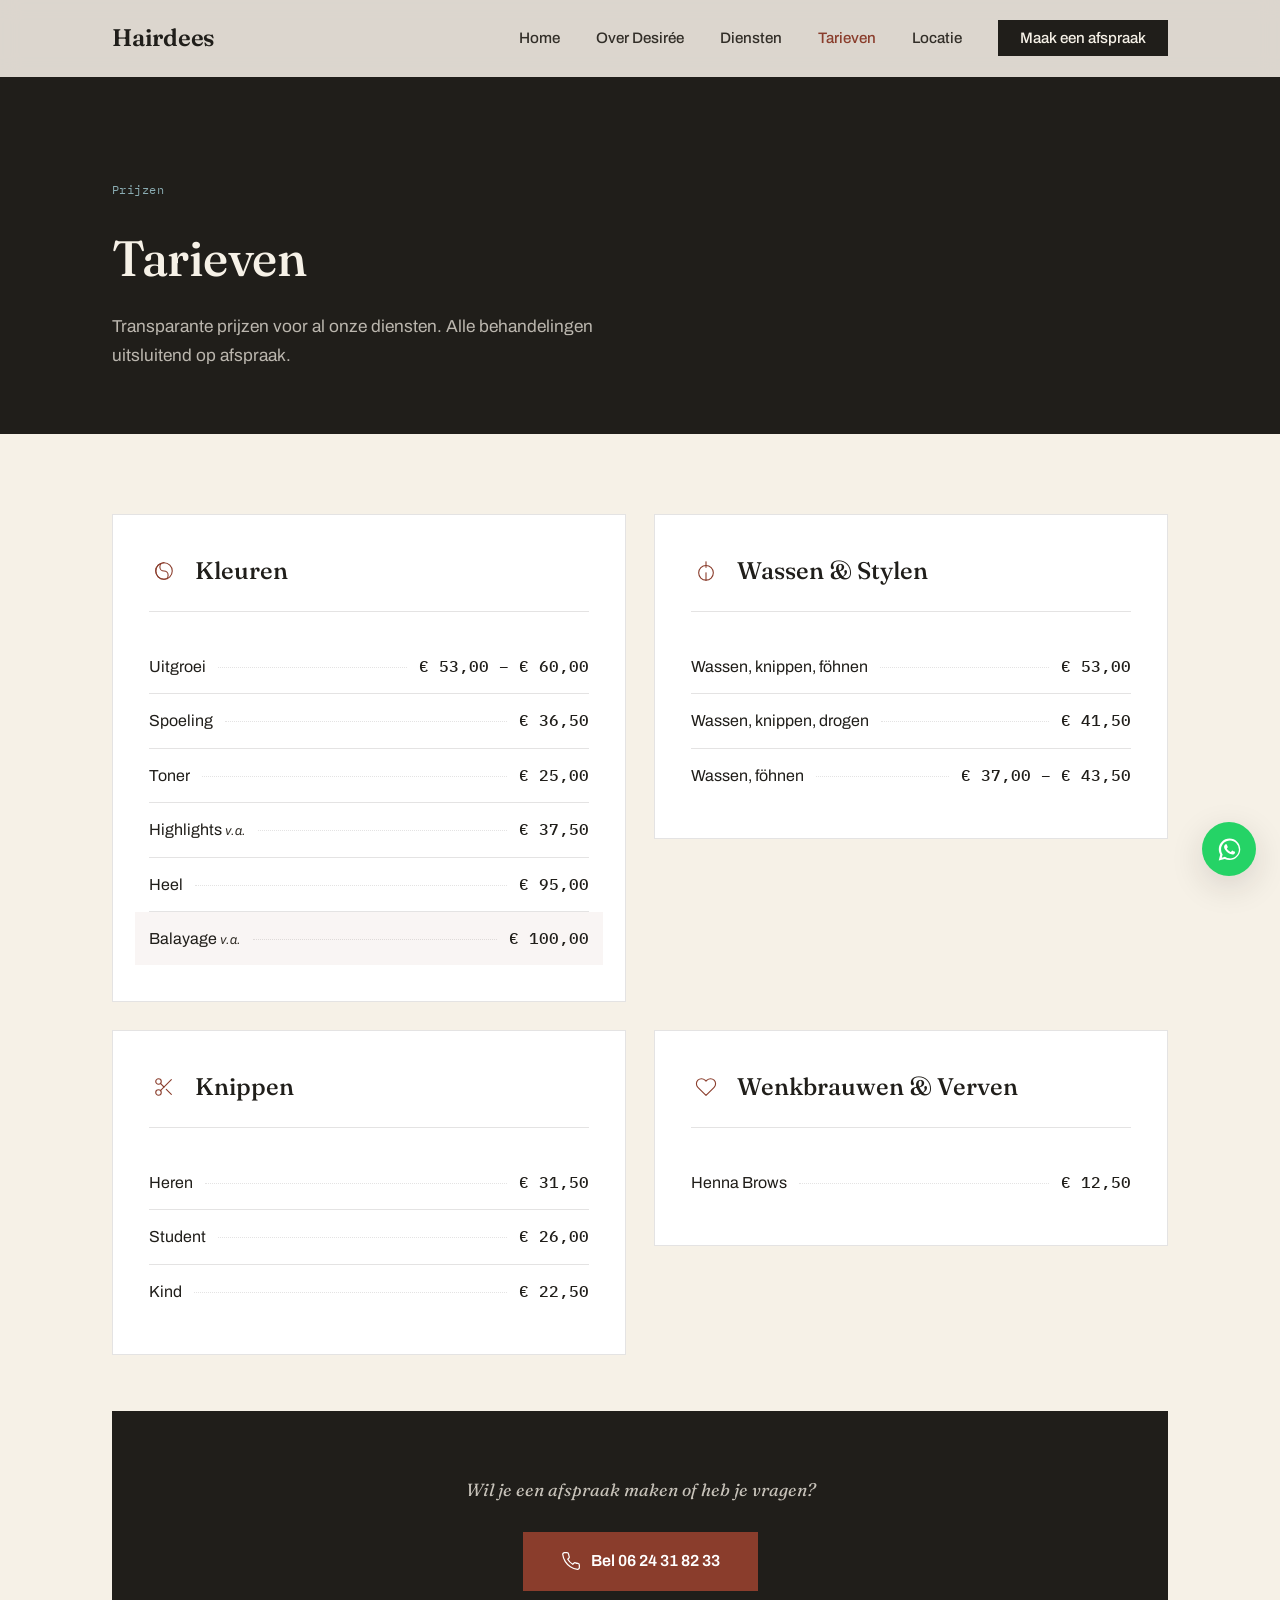
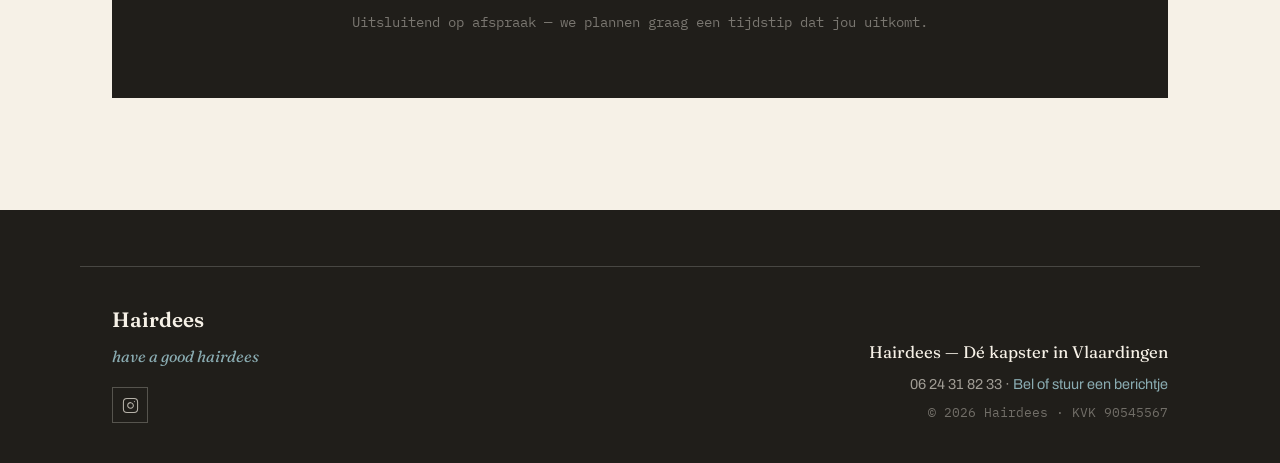
==== commit 535747c1: "Redesign site around the water tower concept New design identity grounded in the salon's actual loca" ====
--- a/tarieven.html
+++ b/tarieven.html
@@ -9,7 +9,7 @@
     <link rel="icon" type="image/png" href="logo.png">
     <link rel="preconnect" href="https://fonts.googleapis.com">
     <link rel="preconnect" href="https://fonts.gstatic.com" crossorigin>
-    <link href="https://fonts.googleapis.com/css2?family=Bodoni+Moda:ital,opsz,wght@0,6..96,400;0,6..96,500;0,6..96,700;1,6..96,400&family=Cormorant+Garamond:ital,wght@0,400;0,500;1,400;1,500&family=Inter:wght@300;400;500;600&display=swap" rel="stylesheet">
+    <link href="https://fonts.googleapis.com/css2?family=Fraunces:ital,opsz,wght@0,9..144,400;0,9..144,500;0,9..144,600;1,9..144,400;1,9..144,500&family=Archivo:wght@400;500;600;700&family=IBM+Plex+Mono:wght@400;500&display=swap" rel="stylesheet">
 </head>
 <body>
 
@@ -17,7 +17,7 @@
 <nav class="navbar" id="navbar">
     <div class="nav-container">
         <a href="index.html" class="nav-logo">
-            <span class="nav-brand">HAIRDEES</span>
+            <span class="nav-brand">Hairdees</span>
         </a>
         <button class="nav-toggle" aria-label="Menu" onclick="toggleMenu()">
             <span></span><span></span><span></span>
@@ -35,8 +35,9 @@
 
 <!-- Page Header -->
 <section class="page-header">
+    <div class="page-header-waterline"></div>
     <div class="container">
-        <span class="section-tag">Prijzen</span>
+        <span class="floor-tag">Prijzen</span>
         <h1>Tarieven</h1>
         <p>Transparante prijzen voor al onze diensten. Alle behandelingen uitsluitend op afspraak.</p>
     </div>
@@ -158,7 +159,7 @@
                 <svg viewBox="0 0 24 24" fill="none" stroke="currentColor" stroke-width="1.5" stroke-linecap="round" stroke-linejoin="round" style="width:20px;height:20px;display:inline-block;vertical-align:middle;margin-right:10px;"><path d="M22 16.92v3a2 2 0 0 1-2.18 2 19.79 19.79 0 0 1-8.63-3.07 19.5 19.5 0 0 1-6-6 19.79 19.79 0 0 1-3.07-8.67A2 2 0 0 1 4.11 2h3a2 2 0 0 1 2 1.72c.127.96.361 1.903.7 2.81a2 2 0 0 1-.45 2.11L8.09 9.91a16 16 0 0 0 6 6l1.27-1.27a2 2 0 0 1 2.11-.45c.907.339 1.85.573 2.81.7A2 2 0 0 1 22 16.92z"/></svg>
                 Bel 06 24 31 82 33
             </a>
-            <p class="price-cta-note">Uitsluitend op afspraak — we plannen graag een tijdstel dat jou uitkomt.</p>
+            <p class="price-cta-note">Uitsluitend op afspraak — we plannen graag een tijdstip dat jou uitkomt.</p>
         </div>
 
     </div>
@@ -173,8 +174,8 @@
 <footer class="footer">
     <div class="container footer-content">
         <div class="footer-left">
-            <span class="footer-brand">HAIRDEES</span>
-            <p class="footer-tagline">have a good hair day</p>
+            <span class="footer-brand">Hairdees</span>
+            <p class="footer-tagline">have a good hairdees</p>
             <a href="https://www.instagram.com/hairdeesvlaardingen/" target="_blank" rel="noopener" class="footer-social" aria-label="Instagram">
                 <svg viewBox="0 0 24 24" fill="none" stroke="currentColor" stroke-width="1.5" stroke-linecap="round" stroke-linejoin="round"><rect x="2" y="2" width="20" height="20" rx="5" ry="5"/><path d="M16 11.37A4 4 0 1 1 12.63 8 4 4 0 0 1 16 11.37z"/><line x1="17.5" y1="6.5" x2="17.51" y2="6.5"/></svg>
             </a>
@@ -182,7 +183,7 @@
         <div class="footer-right">
             <p class="footer-name">Hairdees — Dé kapster in Vlaardingen</p>
             <p class="footer-contact">06 24 31 82 33 · <a href="tel:0624318233">Bel of stuur een berichtje</a></p>
-            <p class="footer-copy">© 2026 Hairdees · KVK 90545567 · Alle rechten voorbehouden.</p>
+            <p class="footer-copy">© 2026 Hairdees · KVK 90545567</p>
         </div>
     </div>
 </footer>
@@ -196,17 +197,18 @@
         document.getElementById('navLinks').classList.remove('nav-open');
     });
 });
+const navbar = document.getElementById('navbar');
 window.addEventListener('scroll', () => {
-    const nav = document.getElementById('navbar');
-    if (window.scrollY > 40) nav.classList.add('scrolled');
-    else nav.classList.remove('scrolled');
-});
+    if (window.scrollY > 40) navbar.classList.add('scrolled');
+    else navbar.classList.remove('scrolled');
+}, { passive: true });
 
 // Scroll reveal animation
 const observer = new IntersectionObserver((entries) => {
     entries.forEach(entry => {
         if (entry.isIntersecting) {
-            entry.target.classList.add('visible');
+            entry.target.classList.add('is-visible');
+            observer.unobserve(entry.target);
         }
     });
 }, { threshold: 0.15, rootMargin: '0px 0px -40px 0px' });
--- a/styles.css
+++ b/styles.css
@@ -1,4 +1,11 @@
-/* ===== Reset & Base ===== */
+/* ===========================================================
+   HAIRDEES — De nieuwe Watertoren
+   Design concept: the salon sits on the 3rd floor of a former
+   water tower. The site borrows the tower's own language —
+   verticality, a rising scale, a brick-and-water palette — as
+   its structuring device, instead of decorative defaults.
+   =========================================================== */
+
 *, *::before, *::after {
     box-sizing: border-box;
     margin: 0;
@@ -6,56 +13,61 @@
 }
 
 :root {
-    --gold: #d5b294;
-    --gold-light: #e3c9ae;
-    --gold-dark: #b8946f;
-    --dark: #2a2520;
-    --dark-soft: #3d3530;
-    --warm-grey: #6b6258;
-    --warm-grey-light: #9a8f84;
-    --cream: #f7f1ea;
-    --cream-light: #fbf7f2;
+    /* --- Core palette: brick tower, tank water, warm brass --- */
+    --brick: #8a3d2c;
+    --brick-dark: #6c2e21;
+    --brick-light: #b2654a;
+    --ink: #201e1a;
+    --ink-soft: #322e28;
+    --water: #4c7680;
+    --water-dark: #395a62;
+    --water-light: #8aacb2;
+    --brass: #a9835d;
+    --brass-dark: #8a6946;
+    --paper: #ece4d6;
+    --paper-light: #f6f1e7;
     --white: #ffffff;
-    --terracotta: #c47a5a;
-    --terracotta-light: #d99878;
-    --terracotta-dark: #a85f3e;
-    --sage: #a8b5a0;
-    --sage-light: #c4d0bc;
-    --sage-dark: #8a9a82;
-    --warm-rose: #e8d5c4;
-    --warm-rose-light: #f0e0d2;
-    --shadow-sm: 0 2px 12px rgba(42, 37, 32, 0.06);
-    --shadow-md: 0 6px 28px rgba(42, 37, 32, 0.10);
-    --shadow-lg: 0 12px 48px rgba(42, 37, 32, 0.16);
-    --shadow-warm: 0 6px 28px rgba(196, 122, 90, 0.15);
-    --radius: 14px;
-    --radius-sm: 10px;
-    --transition: all 0.35s ease;
-    --font-serif: 'Bodoni Moda', Georgia, serif;
-    --font-script: 'Cormorant Garamond', Georgia, serif;
-    --font-body: 'Inter', system-ui, -apple-system, sans-serif;
+    --line: rgba(32, 30, 26, 0.12);
+    --line-light: rgba(255, 255, 255, 0.18);
+
+    --shadow-sm: 0 1px 2px rgba(32, 30, 26, 0.08);
+    --shadow-md: 0 10px 34px rgba(32, 30, 26, 0.14);
+
+    --font-display: 'Fraunces', Georgia, serif;
+    --font-body: 'Archivo', system-ui, -apple-system, sans-serif;
+    --font-mono: 'IBM Plex Mono', ui-monospace, 'SFMono-Regular', monospace;
+
+    --ease: cubic-bezier(0.22, 1, 0.36, 1);
 }
 
 html {
     scroll-behavior: smooth;
-    scroll-padding-top: 72px;
+    scroll-padding-top: 84px;
     font-size: 16px;
+}
+
+@media (prefers-reduced-motion: reduce) {
+    html { scroll-behavior: auto; }
+    * { animation-duration: 0.001ms !important; animation-iteration-count: 1 !important; transition-duration: 0.001ms !important; }
 }
 
 body {
     font-family: var(--font-body);
-    color: var(--dark);
-    line-height: 1.7;
-    background-color: var(--cream-light);
+    color: var(--ink);
+    line-height: 1.65;
+    background-color: var(--paper-light);
     -webkit-font-smoothing: antialiased;
     -moz-osx-font-smoothing: grayscale;
+    overflow-x: hidden;
 }
 
 .container {
-    max-width: 1080px;
+    max-width: 1120px;
     margin: 0 auto;
-    padding: 0 28px;
-}
+    padding: 0 32px;
+}
+
+a { color: inherit; }
 
 /* ===== Navbar ===== */
 .navbar {
@@ -63,24 +75,24 @@
     top: 0;
     left: 0;
     width: 100%;
-    background: rgba(251, 247, 242, 0.96);
-    backdrop-filter: blur(16px);
-    -webkit-backdrop-filter: blur(16px);
     z-index: 1000;
-    transition: var(--transition);
-    border-bottom: 1px solid rgba(213, 178, 148, 0.15);
+    background: rgba(246, 241, 231, 0.88);
+    backdrop-filter: blur(10px);
+    -webkit-backdrop-filter: blur(10px);
+    border-bottom: 1px solid transparent;
+    transition: background 0.3s var(--ease), border-color 0.3s var(--ease);
 }
 
 .navbar.scrolled {
-    box-shadow: 0 4px 24px rgba(42, 37, 32, 0.06);
-    background: rgba(251, 247, 242, 0.98);
+    border-bottom-color: var(--line);
+    background: rgba(246, 241, 231, 0.97);
 }
 
 .nav-container {
-    max-width: 1080px;
+    max-width: 1120px;
     margin: 0 auto;
-    padding: 0 28px;
-    height: 72px;
+    padding: 0 32px;
+    height: 76px;
     display: flex;
     align-items: center;
     justify-content: space-between;
@@ -88,78 +100,69 @@
 
 .nav-logo {
     display: flex;
-    align-items: center;
+    align-items: baseline;
+    gap: 8px;
     text-decoration: none;
 }
 
 .nav-brand {
-    font-family: var(--font-serif);
+    font-family: var(--font-display);
     font-size: 1.5rem;
-    font-weight: 700;
-    letter-spacing: 0.08em;
-    color: var(--dark);
-}
-
-.nav-logo-img {
-    height: 44px;
-    width: auto;
-    display: block;
+    font-weight: 600;
+    letter-spacing: -0.01em;
+    color: var(--ink);
 }
 
 .nav-links {
     display: flex;
     list-style: none;
-    gap: 32px;
+    gap: 36px;
     align-items: center;
 }
 
 .nav-links a {
     text-decoration: none;
-    color: var(--dark);
-    font-weight: 400;
-    font-size: 0.88rem;
-    letter-spacing: 0.03em;
-    text-transform: uppercase;
-    transition: var(--transition);
+    color: var(--ink-soft);
+    font-weight: 500;
+    font-size: 0.95rem;
+    transition: color 0.25s var(--ease);
     position: relative;
 }
 
 .nav-links a:not(.nav-cta)::after {
     content: '';
     position: absolute;
-    bottom: -6px;
-    left: 50%;
-    width: 0;
+    bottom: -4px;
+    left: 0;
+    width: 100%;
     height: 1.5px;
-    background: var(--gold);
-    transition: width 0.3s ease, left 0.3s ease;
+    background: var(--brick);
+    transform: scaleX(0);
+    transform-origin: right;
+    transition: transform 0.3s var(--ease);
 }
 
 .nav-links a:not(.nav-cta):hover {
-    color: var(--gold-dark);
+    color: var(--brick);
 }
 
 .nav-links a:not(.nav-cta):hover::after {
-    width: 100%;
-    left: 0;
+    transform: scaleX(1);
+    transform-origin: left;
 }
 
 .nav-cta {
-    background: var(--terracotta);
-    color: var(--white) !important;
-    padding: 11px 28px;
-    border-radius: 100px;
-    font-weight: 500 !important;
-    font-size: 0.82rem;
-    letter-spacing: 0.04em;
-    text-transform: uppercase;
-    transition: var(--transition);
+    background: var(--ink);
+    color: var(--paper-light) !important;
+    padding: 10px 22px;
+    font-size: 0.88rem;
+    font-weight: 600;
+    transition: background 0.25s var(--ease), transform 0.25s var(--ease);
 }
 
 .nav-cta:hover {
-    background: var(--terracotta-dark);
+    background: var(--brick);
     transform: translateY(-1px);
-    box-shadow: 0 4px 16px rgba(196, 122, 90, 0.4);
 }
 
 .nav-toggle {
@@ -174,11 +177,82 @@
 
 .nav-toggle span {
     display: block;
-    width: 24px;
+    width: 22px;
     height: 1.5px;
-    background: var(--dark);
-    border-radius: 2px;
-    transition: var(--transition);
+    background: var(--ink);
+}
+
+/* ===== Floor rail — the tower's lift indicator =====
+   A fixed vertical gauge that tracks how far the visitor has
+   "climbed" through the building as they scroll. Numbers are
+   literal: Hairdees really is three floors up. */
+.floor-rail {
+    position: fixed;
+    right: 28px;
+    top: 50%;
+    transform: translateY(-50%);
+    z-index: 900;
+    display: flex;
+    flex-direction: column-reverse;
+    align-items: center;
+    gap: 0;
+    height: 320px;
+}
+
+.floor-rail-track {
+    position: absolute;
+    left: 50%;
+    top: 0;
+    bottom: 0;
+    width: 1px;
+    background: var(--line);
+    transform: translateX(-50%);
+}
+
+.floor-rail-fill {
+    position: absolute;
+    left: 50%;
+    bottom: 0;
+    width: 1px;
+    background: var(--brick);
+    transform: translateX(-50%);
+    height: 0%;
+    transition: height 0.2s linear;
+}
+
+.floor-rail-readout {
+    position: relative;
+    z-index: 2;
+    display: flex;
+    flex-direction: column;
+    align-items: center;
+    gap: 6px;
+    background: var(--paper-light);
+    padding: 14px 10px;
+}
+
+.floor-rail-meters {
+    font-family: var(--font-mono);
+    font-size: 1.05rem;
+    font-weight: 500;
+    color: var(--brick);
+    letter-spacing: 0.01em;
+}
+
+.floor-rail-label {
+    writing-mode: vertical-rl;
+    text-orientation: mixed;
+    font-family: var(--font-mono);
+    font-size: 0.66rem;
+    letter-spacing: 0.08em;
+    color: var(--ink-soft);
+    text-transform: uppercase;
+    transition: opacity 0.3s var(--ease);
+    max-height: 140px;
+}
+
+@media (max-width: 980px) {
+    .floor-rail { display: none; }
 }
 
 /* ===== Hero ===== */
@@ -186,292 +260,300 @@
     position: relative;
     min-height: 100vh;
     display: flex;
-    align-items: center;
-    justify-content: center;
-    text-align: center;
+    align-items: flex-end;
     overflow: hidden;
-    background: var(--dark);
+    background: var(--ink);
 }
 
 .hero-bg-image {
     position: absolute;
     inset: 0;
-    background: url('salon-interior.png') center center / cover no-repeat;
+    background: url('salon-exterior.png') center 30% / cover no-repeat;
     z-index: 0;
-    filter: brightness(0.5) blur(2px);
 }
 
 .hero-bg {
     position: absolute;
     inset: 0;
-    background:
-        radial-gradient(ellipse at center, rgba(42, 37, 32, 0.3) 0%, rgba(42, 37, 32, 0.65) 60%, rgba(42, 37, 32, 0.85) 100%),
-        linear-gradient(165deg, rgba(42, 37, 32, 0.6) 0%, rgba(61, 53, 48, 0.5) 50%, rgba(42, 37, 32, 0.7) 100%);
+    background: linear-gradient(0deg, rgba(32, 30, 26, 0.92) 0%, rgba(32, 30, 26, 0.55) 48%, rgba(32, 30, 26, 0.35) 100%);
     z-index: 1;
+}
+
+.hero-waterline {
+    position: absolute;
+    left: 0;
+    right: 0;
+    top: 0;
+    height: 2px;
+    background: var(--water-light);
+    transform-origin: top;
+    animation: waterDrop 1.6s var(--ease) 0.2s both;
+    z-index: 2;
+}
+
+@keyframes waterDrop {
+    0% { top: 0%; opacity: 1; }
+    85% { opacity: 0.9; }
+    100% { top: 100%; opacity: 0; }
 }
 
 .hero-content {
     position: relative;
-    z-index: 2;
+    z-index: 3;
     max-width: 680px;
-    padding: 120px 28px 80px;
-}
-
-.hero-brand {
-    margin-bottom: 24px;
+    padding: 120px 32px 96px;
+}
+
+.hero-eyebrow {
+    display: flex;
+    align-items: center;
+    gap: 10px;
+    font-family: var(--font-mono);
+    font-size: 0.78rem;
+    letter-spacing: 0.06em;
+    color: var(--water-light);
+    margin-bottom: 22px;
     opacity: 0;
-    animation: fadeInUp 0.9s ease forwards;
-}
-
-.brand-name {
-    font-family: var(--font-serif);
-    font-size: clamp(2.8rem, 8vw, 5.5rem);
-    font-weight: 700;
-    letter-spacing: 0.12em;
-    color: var(--cream);
-    line-height: 1;
-    margin-bottom: 10px;
-    text-shadow: 0 2px 30px rgba(0, 0, 0, 0.5);
-}
-
-.hero-tagline {
-    font-family: var(--font-script);
+    animation: riseIn 0.8s var(--ease) 0.5s forwards;
+}
+
+.hero-eyebrow span.dot {
+    width: 6px;
+    height: 6px;
+    border-radius: 50%;
+    background: var(--water-light);
+}
+
+.hero-title {
+    font-family: var(--font-display);
+    font-size: clamp(2.6rem, 6.4vw, 4.6rem);
+    font-weight: 500;
+    line-height: 1.05;
+    color: var(--paper-light);
+    letter-spacing: -0.01em;
+    margin-bottom: 20px;
+    opacity: 0;
+    animation: riseIn 0.9s var(--ease) 0.62s forwards;
+}
+
+.hero-title em {
     font-style: italic;
-    font-size: 1.7rem;
-    color: var(--terracotta-light);
-    margin-bottom: 0;
+    color: var(--brick-light);
+}
+
+.hero-subtitle {
+    font-size: 1.12rem;
+    font-weight: 400;
+    line-height: 1.75;
+    max-width: 480px;
+    color: rgba(246, 241, 231, 0.78);
+    margin-bottom: 40px;
     opacity: 0;
-    animation: fadeInUp 0.9s ease 0.15s forwards;
-    text-shadow: 0 2px 16px rgba(0, 0, 0, 0.4);
-}
-
-.hero-divider {
-    width: 80px;
-    height: 1px;
-    background: linear-gradient(90deg, transparent, var(--terracotta-light), transparent);
-    margin: 0 auto 32px;
-    opacity: 0;
-    animation: fadeInUp 0.9s ease 0.3s forwards;
-}
-
-.hero-title {
-    font-family: var(--font-serif);
-    font-size: clamp(1.8rem, 4.5vw, 2.8rem);
-    font-weight: 400;
-    line-height: 1.25;
-    margin-bottom: 22px;
-    color: var(--cream);
-    letter-spacing: -0.01em;
-    opacity: 0;
-    animation: fadeInUp 0.9s ease 0.4s forwards;
-    text-shadow: 0 2px 20px rgba(0, 0, 0, 0.4);
-}
-
-.hero-subtitle {
-    font-size: 1.1rem;
-    font-weight: 300;
-    line-height: 1.8;
-    max-width: 520px;
-    margin: 0 auto 38px;
-    color: rgba(247, 241, 234, 0.75);
-    opacity: 0;
-    animation: fadeInUp 0.9s ease 0.55s forwards;
+    animation: riseIn 0.9s var(--ease) 0.74s forwards;
 }
 
 .hero-buttons {
     display: flex;
-    gap: 16px;
-    justify-content: center;
+    gap: 14px;
     flex-wrap: wrap;
     opacity: 0;
-    animation: fadeInUp 0.9s ease 0.7s forwards;
-}
-
-@keyframes fadeInUp {
-    from { opacity: 0; transform: translateY(16px); }
+    animation: riseIn 0.9s var(--ease) 0.86s forwards;
+}
+
+@keyframes riseIn {
+    from { opacity: 0; transform: translateY(18px); }
     to { opacity: 1; transform: translateY(0); }
 }
 
 /* ===== Buttons ===== */
 .btn {
-    display: inline-block;
-    padding: 14px 34px;
-    border-radius: 100px;
+    display: inline-flex;
+    align-items: center;
+    gap: 8px;
+    padding: 15px 30px;
     text-decoration: none;
-    font-weight: 500;
+    font-weight: 600;
     font-size: 0.95rem;
     cursor: pointer;
-    transition: var(--transition);
-    border: none;
-    letter-spacing: 0.02em;
+    border: 1px solid transparent;
+    transition: background 0.25s var(--ease), color 0.25s var(--ease), border-color 0.25s var(--ease), transform 0.25s var(--ease);
 }
 
 .btn-primary {
-    background: var(--terracotta);
+    background: var(--brick);
     color: var(--white);
 }
 
 .btn-primary:hover {
-    background: var(--terracotta-dark);
+    background: var(--brick-dark);
     transform: translateY(-2px);
-    box-shadow: 0 8px 24px rgba(196, 122, 90, 0.4);
 }
 
 .btn-ghost {
     background: transparent;
-    border: 1px solid rgba(247, 241, 234, 0.4);
-    color: var(--cream);
+    border-color: rgba(246, 241, 231, 0.4);
+    color: var(--paper-light);
 }
 
 .btn-ghost:hover {
-    border-color: var(--terracotta-light);
-    color: var(--terracotta-light);
-    background: rgba(196, 122, 90, 0.08);
+    border-color: var(--water-light);
+    color: var(--water-light);
 }
 
 /* ===== Sections ===== */
-section {
-    padding: 100px 0;
-}
+section { padding: 128px 0; }
 
 .section-header {
-    text-align: center;
-    max-width: 560px;
-    margin: 0 auto 56px;
-}
-
-.section-tag {
-    display: inline-block;
-    color: var(--terracotta);
+    max-width: 580px;
+    margin-bottom: 64px;
+}
+
+.floor-tag {
+    display: inline-flex;
+    align-items: baseline;
+    gap: 8px;
+    font-family: var(--font-mono);
     font-size: 0.78rem;
+    letter-spacing: 0.04em;
+    color: var(--brick);
+    margin-bottom: 18px;
+}
+
+.floor-tag .num {
+    font-size: 0.95rem;
     font-weight: 600;
-    text-transform: uppercase;
-    letter-spacing: 0.14em;
-    margin-bottom: 14px;
 }
 
 .section-header h2 {
-    font-family: var(--font-serif);
-    font-size: clamp(1.9rem, 3.8vw, 2.6rem);
-    font-weight: 400;
-    color: var(--dark);
-    margin-bottom: 14px;
+    font-family: var(--font-display);
+    font-size: clamp(1.9rem, 3.6vw, 2.7rem);
+    font-weight: 500;
+    color: var(--ink);
+    line-height: 1.18;
     letter-spacing: -0.01em;
+    margin-bottom: 16px;
 }
 
 .section-header p {
-    color: var(--warm-grey);
+    color: var(--ink-soft);
     font-size: 1.05rem;
-    font-weight: 300;
-    line-height: 1.7;
+    line-height: 1.75;
+}
+
+/* reveal-on-scroll utility */
+.reveal {
+    opacity: 0;
+    transform: translateY(28px);
+    transition: opacity 0.7s var(--ease), transform 0.7s var(--ease);
+}
+
+.reveal.is-visible {
+    opacity: 1;
+    transform: translateY(0);
 }
 
 /* ===== Quote Section ===== */
 .quote-section {
-    padding: 80px 28px;
-    text-align: center;
+    padding: 96px 32px;
     background: var(--white);
+    border-top: 1px solid var(--line);
+    border-bottom: 1px solid var(--line);
 }
 
 .quote-text {
-    font-family: var(--font-serif);
+    font-family: var(--font-display);
     font-style: italic;
-    font-size: clamp(1.3rem, 3vw, 1.9rem);
     font-weight: 400;
-    color: var(--dark);
-    line-height: 1.6;
-    max-width: 680px;
-    margin: 0 auto 16px;
-    letter-spacing: -0.01em;
+    font-size: clamp(1.4rem, 2.8vw, 2rem);
+    color: var(--ink);
+    line-height: 1.5;
+    max-width: 720px;
+    margin: 0 auto 20px;
 }
 
 .quote-author {
-    font-family: var(--font-script);
-    font-style: italic;
-    font-size: 1.3rem;
-    color: var(--gold-dark);
+    font-family: var(--font-mono);
+    font-size: 0.85rem;
+    letter-spacing: 0.04em;
+    color: var(--brick);
 }
 
 /* ===== About ===== */
-.about {
-    background: var(--white);
-}
+.about { background: var(--paper-light); }
 
 .about-grid {
     display: grid;
-    grid-template-columns: 1fr 1.3fr;
-    gap: 60px;
-    align-items: center;
+    grid-template-columns: 0.85fr 1.15fr;
+    gap: 64px;
+    align-items: center;
+}
+
+.about-photo {
+    position: relative;
+}
+
+.about-photo::before {
+    content: '';
+    position: absolute;
+    top: 20px;
+    left: -20px;
+    right: 20px;
+    bottom: -20px;
+    border: 1px solid var(--brass);
+    z-index: 0;
 }
 
 .about-photo img {
+    position: relative;
+    z-index: 1;
     width: 100%;
     height: auto;
-    border-radius: var(--radius);
-    box-shadow: var(--shadow-md);
     display: block;
-}
-
-.about-text h2 {
-    font-family: var(--font-serif);
-    font-size: clamp(1.6rem, 3vw, 2.2rem);
-    font-weight: 400;
-    color: var(--dark);
-    margin-bottom: 20px;
-    line-height: 1.3;
+    filter: grayscale(0.1) sepia(0.06);
 }
 
 .about-text p {
-    color: var(--warm-grey);
-    font-size: 1.05rem;
+    color: var(--ink-soft);
+    font-size: 1.06rem;
     margin-bottom: 18px;
     line-height: 1.8;
 }
 
 .about-text strong {
-    color: var(--dark);
-    font-weight: 600;
+    color: var(--ink);
+    font-weight: 700;
 }
 
 .about-text em {
-    color: var(--terracotta);
     font-style: italic;
+    color: var(--brick);
 }
 
 .about-signature {
-    margin-top: 28px;
+    margin-top: 32px;
+    padding-top: 24px;
+    border-top: 1px solid var(--line);
 }
 
 .signature-text {
-    font-family: var(--font-body);
-    font-size: 1.05rem;
-    color: var(--warm-grey);
-    margin-bottom: 6px;
+    font-size: 0.95rem;
+    color: var(--ink-soft);
+    margin-bottom: 4px;
 }
 
 .signature-name {
-    font-family: var(--font-script);
+    font-family: var(--font-display);
     font-style: italic;
-    font-size: 3rem;
-    color: var(--terracotta);
-    margin-bottom: 20px;
-    line-height: 1;
-}
-
-.about-signature::after {
-    content: '';
-    display: block;
-    width: 120px;
-    height: 1px;
-    background: linear-gradient(90deg, var(--terracotta), transparent);
+    font-size: 2.2rem;
+    color: var(--brick);
 }
 
 /* ===== Salon Banner ===== */
 .salon-banner {
     position: relative;
     width: 100%;
-    height: 80vh;
-    min-height: 500px;
+    height: 72vh;
+    min-height: 460px;
     overflow: hidden;
 }
 
@@ -485,387 +567,365 @@
 .salon-banner-overlay {
     position: absolute;
     inset: 0;
-    background: linear-gradient(180deg, rgba(42, 37, 32, 0.4) 0%, rgba(42, 37, 32, 0.6) 40%, rgba(42, 37, 32, 0.8) 100%);
-    display: flex;
-    align-items: center;
-    justify-content: center;
-    padding: 60px 28px;
+    background: linear-gradient(180deg, rgba(32, 30, 26, 0.25) 0%, rgba(32, 30, 26, 0.55) 55%, rgba(32, 30, 26, 0.82) 100%);
+    display: flex;
+    align-items: flex-end;
+    padding: 64px 32px;
 }
 
 .salon-banner-content {
-    max-width: 680px;
+    max-width: 640px;
+    margin: 0 auto;
     text-align: center;
 }
 
 .salon-banner-quote {
-    font-family: var(--font-serif);
+    font-family: var(--font-display);
     font-style: italic;
-    font-size: clamp(1.4rem, 3vw, 2rem);
-    color: rgba(255, 255, 255, 0.98);
+    font-size: clamp(1.3rem, 2.6vw, 1.85rem);
+    color: var(--paper-light);
     line-height: 1.5;
-    margin-bottom: 18px;
-    text-shadow: 0 2px 20px rgba(0, 0, 0, 0.5);
+    margin-bottom: 16px;
 }
 
 .salon-banner-attr {
-    font-family: var(--font-script);
-    font-style: italic;
-    font-size: 1.8rem;
-    color: var(--terracotta-light);
-    text-shadow: 0 2px 16px rgba(0, 0, 0, 0.5);
+    font-family: var(--font-mono);
+    font-size: 0.82rem;
+    letter-spacing: 0.04em;
+    color: var(--water-light);
 }
 
 /* ===== Lanza Products ===== */
 .lanza {
-    padding: 80px 0;
+    padding: 96px 0;
     background: var(--white);
     text-align: center;
 }
 
-.lanza-content {
-    max-width: 620px;
-    margin: 0 auto;
-}
+.lanza-content { max-width: 640px; margin: 0 auto; }
 
 .lanza-logo-wrap {
-    margin: 0 auto 24px;
+    margin: 0 auto 28px;
     display: flex;
     justify-content: center;
 }
 
 .lanza-logo {
-    height: 96px;
+    height: 84px;
     width: auto;
-    display: block;
-    margin: 0 auto;
-    opacity: 0.9;
-    transition: var(--transition);
-}
-
-.lanza-logo:hover {
-    opacity: 1;
-}
+    opacity: 0.85;
+    transition: opacity 0.3s var(--ease);
+}
+
+.lanza-logo:hover { opacity: 1; }
 
 .lanza h2 {
-    font-family: var(--font-serif);
-    font-size: clamp(1.6rem, 3.5vw, 2.2rem);
+    font-family: var(--font-display);
+    font-size: clamp(1.6rem, 3vw, 2.1rem);
     font-weight: 500;
-    color: var(--dark);
+    color: var(--ink);
     margin-bottom: 16px;
-    letter-spacing: -0.01em;
 }
 
 .lanza p {
-    color: var(--warm-grey);
+    color: var(--ink-soft);
     font-size: 1.05rem;
     line-height: 1.8;
-    font-weight: 300;
-}
-
-.lanza p strong {
-    color: var(--dark);
+}
+
+.lanza p strong { color: var(--ink); font-weight: 700; }
+
+/* ===== Services — a menu, not a card grid ===== */
+.services { background: var(--paper-light); }
+
+.services-list {
+    border-top: 1px solid var(--line);
+}
+
+.service-row {
+    display: grid;
+    grid-template-columns: 56px 1fr auto;
+    gap: 28px;
+    align-items: center;
+    padding: 30px 4px;
+    border-bottom: 1px solid var(--line);
+    text-decoration: none;
+    color: inherit;
+    position: relative;
+    transition: padding-left 0.3s var(--ease), background 0.3s var(--ease);
+}
+
+.service-row::before {
+    content: '';
+    position: absolute;
+    left: 0;
+    top: 0;
+    bottom: 0;
+    width: 3px;
+    background: var(--brick);
+    transform: scaleY(0);
+    transform-origin: bottom;
+    transition: transform 0.35s var(--ease);
+}
+
+.service-row:hover {
+    padding-left: 18px;
+    background: rgba(138, 61, 44, 0.04);
+}
+
+.service-row:hover::before {
+    transform: scaleY(1);
+    transform-origin: top;
+}
+
+.service-icon {
+    width: 40px;
+    height: 40px;
+    color: var(--brick);
+    display: flex;
+    align-items: center;
+    justify-content: center;
+}
+
+.service-icon svg { width: 30px; height: 30px; }
+
+.service-body h3 {
+    font-family: var(--font-display);
+    font-size: 1.35rem;
     font-weight: 500;
-}
-
-/* ===== Services ===== */
-.services {
-    background: var(--cream);
-}
-
-.services-grid {
+    color: var(--ink);
+    margin-bottom: 6px;
+}
+
+.service-body p {
+    color: var(--ink-soft);
+    font-size: 0.96rem;
+    line-height: 1.6;
+    max-width: 520px;
+}
+
+.service-link {
+    font-family: var(--font-mono);
+    font-size: 0.82rem;
+    color: var(--brick);
+    white-space: nowrap;
+    display: flex;
+    align-items: center;
+    gap: 6px;
+}
+
+.service-link svg {
+    width: 14px;
+    height: 14px;
+    transition: transform 0.3s var(--ease);
+}
+
+.service-row:hover .service-link svg {
+    transform: translateX(4px);
+}
+
+/* ===== Location — tower cross-section ===== */
+.location { background: var(--white); }
+
+.location-grid {
     display: grid;
-    grid-template-columns: repeat(auto-fit, minmax(230px, 1fr));
-    gap: 24px;
-}
-
-.service-card {
-    background: var(--white);
-    padding: 44px 28px;
-    border-radius: var(--radius);
-    text-align: center;
-    box-shadow: var(--shadow-sm);
-    transition: var(--transition);
-    border: 1px solid rgba(213, 178, 148, 0.10);
-}
-
-.service-card:hover {
-    transform: translateY(-6px);
-    box-shadow: var(--shadow-warm);
-    border-color: var(--terracotta);
-}
-
-.service-icon {
-    width: 28px;
-    height: 28px;
-    margin: 0 auto 16px;
-    color: var(--terracotta);
-    display: flex;
-    align-items: center;
+    grid-template-columns: 0.9fr 1.1fr;
+    gap: 64px;
+    align-items: center;
+    margin-bottom: 72px;
+}
+
+.tower-diagram {
+    display: flex;
     justify-content: center;
 }
 
-.service-icon svg {
-    width: 24px;
-    height: 24px;
-    display: block;
-}
-
-.service-card h3 {
-    font-family: var(--font-serif);
-    font-size: 1.3rem;
+.tower-diagram svg { width: 100%; max-width: 280px; height: auto; }
+
+.tower-draw {
+    fill: none;
+    stroke: var(--ink);
+    stroke-width: 1.4;
+    stroke-dasharray: 900;
+    stroke-dashoffset: 900;
+    transition: stroke-dashoffset 1.8s var(--ease);
+}
+
+.tower-diagram.is-visible .tower-draw {
+    stroke-dashoffset: 0;
+}
+
+.tower-fill {
+    fill: var(--paper);
+    opacity: 0;
+    transition: opacity 0.8s var(--ease) 0.9s;
+}
+
+.tower-diagram.is-visible .tower-fill { opacity: 1; }
+
+.tower-marker-line {
+    stroke: var(--brick);
+    stroke-width: 1.2;
+    opacity: 0;
+    transition: opacity 0.5s var(--ease) 1.4s;
+}
+
+.tower-diagram.is-visible .tower-marker-line { opacity: 1; }
+
+.tower-marker-text {
+    font-family: 'IBM Plex Mono', monospace;
+    font-size: 7.5px;
+    fill: var(--brick);
+    letter-spacing: 0.02em;
+    opacity: 0;
+    transition: opacity 0.5s var(--ease) 1.5s;
+}
+
+.tower-diagram.is-visible .tower-marker-text { opacity: 1; }
+
+.tower-level-text {
+    font-family: 'IBM Plex Mono', monospace;
+    font-size: 7px;
+    fill: var(--water-dark);
+    opacity: 0;
+    transition: opacity 0.5s var(--ease) 1.2s;
+}
+
+.tower-diagram.is-visible .tower-level-text { opacity: 0.75; }
+
+.location-text h3 {
+    font-family: var(--font-display);
+    font-size: 1.35rem;
     font-weight: 500;
-    color: var(--dark);
+    color: var(--ink);
     margin-bottom: 10px;
 }
 
-.service-card p {
-    color: var(--warm-grey);
-    font-size: 0.93rem;
-    line-height: 1.6;
-}
-
-a.service-card {
-    text-decoration: none;
-    display: flex;
-    flex-direction: column;
-    align-items: center;
-}
-
-.service-card p,
-.service-card h3 {
-    max-width: 100%;
-    overflow-wrap: break-word;
-}
-
-/* beschrijvingen rekken zodat alle 'Bekijk tarieven'-links gelijk onderaan staan */
-.service-card p {
-    flex: 1 0 auto;
-}
-
-.service-card .service-icon,
-.service-card h3,
-.service-card p {
-    flex-shrink: 0;
-}
-
-.service-card p {
-    flex-grow: 1;
-}
-
-.services-grid {
-    align-items: stretch;
-}
-
-.service-link {
-    display: inline-block;
-    margin-top: 14px;
-    font-size: 0.85rem;
-    font-weight: 500;
-    color: var(--terracotta);
-    letter-spacing: 0.02em;
-    transition: var(--transition);
-}
-
-a.service-card:hover .service-link {
-    color: var(--terracotta-dark);
-    transform: translateX(3px);
-}
-
-/* ===== Location ===== */
-.location {
-    background: var(--white);
-}
-
-.location-card {
-    display: grid;
-    grid-template-columns: 1fr 1.4fr;
-    gap: 40px;
-    background: var(--cream-light);
-    padding: 36px;
-    border-radius: var(--radius);
-    box-shadow: var(--shadow-sm);
-    border: 1px solid rgba(213, 178, 148, 0.12);
-    margin-bottom: 36px;
-}
-
-.location-info {
-    display: flex;
-    gap: 18px;
-    align-items: flex-start;
-}
-
-.location-icon {
-    width: 24px;
-    height: 24px;
-    flex-shrink: 0;
-    color: var(--terracotta);
-    display: flex;
-    align-items: center;
-    justify-content: center;
-}
-
-.location-icon svg {
-    width: 20px;
-    height: 20px;
-    display: block;
-}
-
-.location-text h3 {
-    font-family: var(--font-serif);
-    font-size: 1.3rem;
-    font-weight: 500;
-    color: var(--dark);
-    margin-bottom: 8px;
-}
-
 .location-text p {
-    color: var(--warm-grey);
-    font-size: 1rem;
-    line-height: 1.7;
-    margin-bottom: 8px;
+    color: var(--ink-soft);
+    font-size: 1.02rem;
+    line-height: 1.75;
+    margin-bottom: 10px;
 }
 
 .location-note {
-    font-size: 0.88rem !important;
-    color: var(--warm-grey-light) !important;
+    font-size: 0.9rem !important;
+    color: var(--brick) !important;
+    font-style: italic;
 }
 
 .location-map {
-    border-radius: var(--radius-sm);
-    overflow: hidden;
+    margin-top: 28px;
+    border: 1px solid var(--line);
 }
 
 .location-history {
     max-width: 760px;
-    margin: 0 auto;
-    text-align: center;
+    border-top: 1px solid var(--line);
+    padding-top: 40px;
 }
 
 .location-history p {
-    color: var(--warm-grey);
-    font-size: 0.98rem;
-    line-height: 1.8;
-    font-weight: 300;
+    color: var(--ink-soft);
+    font-size: 1rem;
+    line-height: 1.85;
 }
 
 /* ===== Contact ===== */
-.contact {
-    background: var(--cream);
-}
-
-.contact-cards {
+.contact { background: var(--paper-light); }
+
+.contact-list {
+    border-top: 1px solid var(--line);
     display: grid;
-    grid-template-columns: repeat(4, 1fr);
-    gap: 18px;
-    max-width: 1080px;
-    margin: 0 auto;
-}
-
-.contact-card {
-    background: var(--white);
-    padding: 34px 18px;
-    border-radius: var(--radius);
-    text-align: center;
-    box-shadow: var(--shadow-sm);
-    transition: var(--transition);
-    border: 1px solid rgba(213, 178, 148, 0.10);
+    grid-template-columns: 1fr 1fr;
+}
+
+.contact-item {
+    display: flex;
+    gap: 20px;
+    padding: 34px 4px;
+    border-bottom: 1px solid var(--line);
     text-decoration: none;
     color: inherit;
-    display: block;
-}
-
-.contact-card:hover {
-    transform: translateY(-4px);
-    box-shadow: var(--shadow-md);
-    border-color: var(--gold);
-}
+}
+
+.contact-item:nth-child(odd) { border-right: 1px solid var(--line); padding-right: 32px; }
+.contact-item:nth-child(even) { padding-left: 32px; }
 
 .contact-icon {
-    width: 26px;
-    height: 26px;
-    margin: 0 auto 12px;
-    color: var(--terracotta);
+    width: 34px;
+    height: 34px;
+    flex-shrink: 0;
+    color: var(--brick);
     display: flex;
     align-items: center;
     justify-content: center;
 }
 
-.contact-icon svg {
-    width: 22px;
-    height: 22px;
-    display: block;
-}
-
-.contact-card h3 {
-    font-family: var(--font-serif);
-    font-size: 1.15rem;
+.contact-icon svg { width: 26px; height: 26px; }
+
+.contact-item h3 {
+    font-family: var(--font-display);
+    font-size: 1.12rem;
     font-weight: 500;
-    color: var(--dark);
-    margin-bottom: 10px;
-}
-
-.contact-card p {
-    color: var(--warm-grey);
+    color: var(--ink);
+    margin-bottom: 6px;
+}
+
+.contact-item p {
+    color: var(--ink-soft);
     font-size: 0.95rem;
     line-height: 1.5;
 }
 
 .contact-phone {
-    font-size: 1.25rem !important;
-    font-weight: 500 !important;
-    color: var(--dark) !important;
-    letter-spacing: 0.01em;
+    font-size: 1.2rem !important;
+    font-weight: 600 !important;
+    color: var(--ink) !important;
+    font-family: var(--font-mono);
 }
 
 .contact-action {
     display: inline-block;
-    margin-top: 10px;
-    color: var(--terracotta);
-    font-size: 0.85rem;
-    font-weight: 500;
-}
+    margin-top: 8px;
+    color: var(--brick);
+    font-family: var(--font-mono);
+    font-size: 0.8rem;
+}
+
+a.contact-item:hover h3 { color: var(--brick); }
 
 /* ===== Footer ===== */
 .footer {
-    background: var(--dark);
-    color: rgba(255, 255, 255, 0.6);
-    padding: 48px 0 36px;
+    background: var(--ink);
+    color: rgba(246, 241, 231, 0.6);
+    padding: 56px 0 40px;
 }
 
 .footer-content {
     display: flex;
     justify-content: space-between;
-    align-items: center;
+    align-items: flex-end;
     flex-wrap: wrap;
     gap: 28px;
-}
-
-.footer-left {
-    display: flex;
-    flex-direction: column;
-    align-items: flex-start;
-    gap: 4px;
-}
+    border-top: 1px solid var(--line-light);
+    padding-top: 36px;
+}
+
+.footer-left { display: flex; flex-direction: column; gap: 6px; }
 
 .footer-brand {
-    font-family: var(--font-serif);
-    font-size: 1.4rem;
-    font-weight: 700;
-    letter-spacing: 0.08em;
-    color: rgba(255, 255, 255, 0.9);
-}
-
-.footer-logo {
-    height: 40px;
-    width: auto;
-    filter: brightness(0) invert(1);
+    font-family: var(--font-display);
+    font-size: 1.3rem;
+    font-weight: 600;
+    color: var(--paper-light);
 }
 
 .footer-tagline {
-    font-family: var(--font-script);
+    font-family: var(--font-display);
     font-style: italic;
-    font-size: 1.1rem;
-    color: var(--gold-light);
+    font-size: 1rem;
+    color: var(--water-light);
 }
 
 .footer-social {
@@ -874,407 +934,237 @@
     justify-content: center;
     width: 36px;
     height: 36px;
-    border: 1px solid rgba(255, 255, 255, 0.2);
-    border-radius: 50%;
-    color: rgba(255, 255, 255, 0.6);
-    margin-top: 14px;
-    transition: var(--transition);
+    border: 1px solid rgba(246, 241, 231, 0.25);
+    color: rgba(246, 241, 231, 0.7);
+    margin-top: 12px;
     text-decoration: none;
-}
-
-.footer-social svg {
-    width: 18px;
-    height: 18px;
-    display: block;
-}
+    transition: border-color 0.25s var(--ease), color 0.25s var(--ease);
+}
+
+.footer-social svg { width: 17px; height: 17px; }
 
 .footer-social:hover {
-    color: var(--gold-light);
-    border-color: var(--gold);
-    transform: translateY(-2px);
-}
-
-.footer-right {
-    text-align: right;
-}
+    color: var(--water-light);
+    border-color: var(--water-light);
+}
+
+.footer-right { text-align: right; }
 
 .footer-name {
-    font-family: var(--font-serif);
-    font-size: 1.1rem;
-    color: rgba(255, 255, 255, 0.9);
+    font-family: var(--font-display);
+    font-size: 1.05rem;
+    color: var(--paper-light);
     margin-bottom: 6px;
 }
 
-.footer-contact {
-    font-size: 0.92rem;
-    margin-bottom: 6px;
-}
+.footer-contact { font-size: 0.9rem; margin-bottom: 6px; }
 
 .footer-contact a {
-    color: var(--gold-light);
+    color: var(--water-light);
     text-decoration: none;
-    transition: var(--transition);
-}
-
-.footer-contact a:hover {
-    color: var(--gold);
-    text-decoration: underline;
-}
+}
+
+.footer-contact a:hover { text-decoration: underline; }
 
 .footer-copy {
-    font-size: 0.82rem;
-    color: rgba(255, 255, 255, 0.4);
+    font-size: 0.8rem;
+    color: rgba(246, 241, 231, 0.38);
+    font-family: var(--font-mono);
 }
 
 /* ===== Responsive ===== */
+@media (max-width: 980px) {
+    .about-grid { grid-template-columns: 1fr; gap: 40px; }
+    .about-photo { order: -1; }
+    .location-grid { grid-template-columns: 1fr; gap: 40px; }
+    .tower-diagram svg { max-width: 200px; }
+}
+
 @media (max-width: 768px) {
-    .nav-toggle {
-        display: flex;
-    }
+    .nav-toggle { display: flex; }
 
     .nav-links {
         position: fixed;
-        top: 72px;
+        top: 76px;
         left: 0;
         width: 100%;
-        background: var(--cream-light);
+        background: var(--paper-light);
         flex-direction: column;
-        padding: 24px 28px;
-        gap: 20px;
-        transform: translateY(-200%);
-        transition: transform 0.35s ease;
-        border-bottom: 1px solid rgba(213, 178, 148, 0.15);
-        box-shadow: var(--shadow-md);
+        align-items: flex-start;
+        padding: 28px 32px;
+        gap: 22px;
+        transform: translateY(-120%);
+        transition: transform 0.35s var(--ease);
+        border-bottom: 1px solid var(--line);
     }
 
-    .nav-links.nav-open {
-        transform: translateY(0);
-    }
-
-    .nav-links a {
-        font-size: 0.9rem;
-    }
-
-    .about-grid {
-        grid-template-columns: 1fr;
-        gap: 32px;
-        text-align: center;
-    }
-
-    .about-text {
-        text-align: center;
-        padding-top: 20px;
-    }
-
-    .about-photo img {
-        max-width: 100%;
-        border-radius: var(--radius);
-    }
-
-    .about-signature {
-        text-align: center;
-        margin-top: 60px;
-    }
-
-    .signature-name {
-        font-size: 2.4rem;
-    }
-
-    .location-card {
-        grid-template-columns: 1fr;
-        gap: 24px;
-    }
-
-    .footer-content {
-        flex-direction: column;
-        text-align: center;
-        gap: 24px;
-    }
-
-    .footer-left {
-        align-items: center;
-    }
-
-    .footer-right {
-        text-align: center;
-    }
-
-    .about {
-        padding-bottom: 24px;
-    }
-
-    .salon-banner {
-        height: 400px;
-    }
-
-    .quote-section {
-        padding: 56px 24px;
-    }
-
-    section {
-        padding: 56px 0;
-    }
-
-    .hero {
-        min-height: 88vh;
-    }
-
-    .hero-content {
-        padding: 100px 24px 60px;
-    }
-
-    .brand-name {
-        font-size: clamp(2rem, 9vw, 3rem);
-        letter-spacing: 0.08em;
-    }
-
-    .hero-tagline {
-        font-size: 1.4rem;
-    }
-
-    .hero-title {
-        font-size: clamp(1.5rem, 5vw, 2rem);
-    }
-
-    .hero-subtitle {
-        font-size: 1rem;
-    }
-
-    .salon-banner {
-        height: 300px;
-    }
-
-    .salon-banner-quote {
-        font-size: 1.15rem;
-    }
-
-    .lanza {
-        padding: 56px 0;
-    }
-
-    .lanza-logo {
-        height: 32px;
-    }
-
-    .section-header {
-        margin-bottom: 40px;
-    }
-
-    .services-grid {
-        grid-template-columns: 1fr;
-        gap: 20px;
-    }
-
-    .contact-cards {
-        grid-template-columns: repeat(2, 1fr);
-        gap: 16px;
-    }
-
-    .price-category {
-        margin-bottom: 36px;
-    }
-
-    .quote-section {
-        padding: 56px 24px;
-    }
+    .nav-links.nav-open { transform: translateY(0); }
+
+    section { padding: 72px 0; }
+
+    .hero { min-height: 92vh; }
+    .hero-content { padding: 110px 24px 64px; }
+
+    .about-photo::before { display: none; }
+
+    .quote-section { padding: 64px 24px; }
+
+    .salon-banner { height: 420px; }
+
+    .lanza { padding: 64px 0; }
+
+    .contact-list { grid-template-columns: 1fr; }
+    .contact-item:nth-child(odd) { border-right: none; padding-right: 4px; }
+    .contact-item:nth-child(even) { padding-left: 4px; }
+
+    .footer-content { flex-direction: column; align-items: flex-start; text-align: left; }
+    .footer-right { text-align: left; }
+
+    .service-row { grid-template-columns: 44px 1fr; row-gap: 10px; }
+    .service-link { grid-column: 2; }
 }
 
 @media (max-width: 480px) {
-    .hero-content {
-        padding: 100px 20px 56px;
-    }
-
-    .brand-name {
-        font-size: 1.8rem;
-        letter-spacing: 0.06em;
-    }
-
-    .hero-tagline {
-        font-size: 1.2rem;
-    }
-
-    .hero-title {
-        font-size: 1.4rem;
-    }
-
-    .hero-buttons {
-        flex-direction: column;
-        width: 100%;
-    }
-
-    .hero-buttons .btn {
-        width: 100%;
-        text-align: center;
-    }
-
-    .salon-banner {
-        height: 300px;
-    }
-}
-
-/* ===== Page Header (tarieven) ===== */
+    .hero-title { font-size: clamp(2rem, 9vw, 2.6rem); }
+    .hero-buttons { flex-direction: column; }
+    .hero-buttons .btn { width: 100%; justify-content: center; }
+    .salon-banner { height: 340px; }
+}
+
+/* ===== WhatsApp float ===== */
+.whatsapp-float {
+    position: fixed;
+    bottom: 24px;
+    right: 24px;
+    z-index: 999;
+    width: 54px;
+    height: 54px;
+    border-radius: 50%;
+    background: #25d366;
+    display: flex;
+    align-items: center;
+    justify-content: center;
+    box-shadow: var(--shadow-md);
+    transition: transform 0.25s var(--ease);
+}
+
+.whatsapp-float svg { width: 27px; height: 27px; fill: var(--white); }
+
+.whatsapp-float:hover { transform: translateY(-3px) scale(1.05); }
+
+@media (max-width: 980px) {
+    .whatsapp-float { right: 18px; bottom: 18px; }
+}
+
+/* ===== Nav active ===== */
+.nav-active { color: var(--brick) !important; }
+
+/* ===========================================================
+   Page Header (tarieven)
+   =========================================================== */
 .page-header {
-    padding: 170px 0 70px;
-    text-align: center;
-    background:
-        radial-gradient(ellipse 60% 90% at 50% 0%, rgba(213, 178, 148, 0.28) 0%, transparent 70%),
-        linear-gradient(180deg, var(--cream) 0%, var(--cream-light) 100%);
-    border-bottom: 1px solid rgba(213, 178, 148, 0.18);
-}
+    padding: 176px 0 64px;
+    background: var(--ink);
+    position: relative;
+    overflow: hidden;
+}
+
+.page-header-waterline {
+    position: absolute;
+    left: 0;
+    right: 0;
+    top: 0;
+    height: 2px;
+    background: var(--water-light);
+    animation: waterDrop 1.6s var(--ease) 0.2s both;
+}
+
+.page-header .container { position: relative; z-index: 1; }
+
+.page-header .floor-tag { color: var(--water-light); }
 
 .page-header h1 {
-    font-family: var(--font-serif);
-    font-size: clamp(2.2rem, 5vw, 3.2rem);
-    font-weight: 400;
-    color: var(--dark);
+    font-family: var(--font-display);
+    font-size: clamp(2.2rem, 4.6vw, 3.1rem);
+    font-weight: 500;
+    color: var(--paper-light);
     margin-bottom: 14px;
     letter-spacing: -0.01em;
 }
 
 .page-header p {
-    color: var(--warm-grey);
-    font-size: 1.1rem;
-    font-weight: 300;
-    max-width: 480px;
-    margin: 0 auto;
+    color: rgba(246, 241, 231, 0.72);
+    font-size: 1.08rem;
+    max-width: 500px;
 }
 
 /* ===== Pricing ===== */
 .pricing {
-    padding: 70px 0 100px;
-    background: var(--cream-light);
-    position: relative;
+    padding: 80px 0 112px;
+    background: var(--paper-light);
 }
 
 .pricing .container {
     display: grid;
     grid-template-columns: repeat(2, 1fr);
-    gap: 24px;
-    align-items: stretch;
-    max-width: 1080px;
+    gap: 28px;
+    align-items: start;
 }
 
 .price-category {
-    margin: 0;
     background: var(--white);
-    border-radius: var(--radius);
-    padding: 32px 34px;
-    box-shadow: var(--shadow-sm);
-    border: 1px solid rgba(213, 178, 148, 0.10);
-    display: flex;
-    flex-direction: column;
-    height: 100%;
-    opacity: 0;
-    transform: translateY(40px);
-    transition: opacity 0.6s ease, transform 0.6s ease, box-shadow 0.35s ease;
-    position: relative;
-    overflow: hidden;
-}
-
-/* zachte gouden gloed bovenin elke kaart */
-.price-category::before {
-    content: '';
-    position: absolute;
-    top: 0;
-    left: 0;
-    right: 0;
-    height: 3px;
-    background: linear-gradient(90deg, var(--terracotta), var(--gold));
-    opacity: 0.85;
-}
-
-.price-category:hover {
-    box-shadow: var(--shadow-warm);
-    transform: translateY(-4px);
-}
-
-.price-category.visible {
-    opacity: 1;
-    transform: translateY(0);
-}
-
-/* CTA over de volledige breedte */
-.price-cta {
-    grid-column: 1 / -1;
+    border: 1px solid var(--line);
+    padding: 36px;
 }
 
 .category-header {
     display: flex;
     align-items: center;
-    gap: 14px;
+    gap: 16px;
     margin-bottom: 28px;
-    padding-bottom: 18px;
-    border-bottom: 1px solid rgba(213, 178, 148, 0.2);
-    position: relative;
-}
-
-.category-header::after {
-    content: '';
-    position: absolute;
-    bottom: -1px;
-    left: 0;
-    width: 60px;
-    height: 2px;
-    background: var(--terracotta);
-    border-radius: 2px;
+    padding-bottom: 20px;
+    border-bottom: 1px solid var(--line);
 }
 
 .category-icon {
-    width: 22px;
-    height: 22px;
-    color: var(--terracotta);
-    font-weight: 300;
+    width: 30px;
+    height: 30px;
+    color: var(--brick);
     display: flex;
     align-items: center;
     justify-content: center;
     flex-shrink: 0;
 }
 
-.category-icon svg {
-    width: 18px;
-    height: 18px;
-    display: block;
-}
+.category-icon svg { width: 22px; height: 22px; }
 
 .category-header h2 {
-    font-family: var(--font-serif);
+    font-family: var(--font-display);
     font-size: 1.5rem;
     font-weight: 500;
-    color: var(--dark);
-    letter-spacing: -0.01em;
+    color: var(--ink);
 }
 
 .price-list {
     display: flex;
     flex-direction: column;
-    gap: 2px;
 }
 
 .price-item {
     display: flex;
     align-items: baseline;
-    padding: 14px 16px;
-    border-radius: var(--radius-sm);
-    transition: var(--transition);
-    border: 1px solid transparent;
+    padding: 13px 0;
+    border-bottom: 1px solid var(--line);
     min-width: 0;
 }
 
-.price-item:hover {
-    background: var(--cream);
-    border-color: rgba(213, 178, 148, 0.15);
-    transform: translateX(4px);
-}
-
-.price-item-highlight {
-    background: rgba(196, 122, 90, 0.06);
-    border: 1px solid rgba(196, 122, 90, 0.2);
-}
+.price-item:last-child { border-bottom: none; }
+
+.price-item-highlight { background: rgba(138, 61, 44, 0.05); margin: 0 -14px; padding: 13px 14px; border-bottom-color: transparent; }
 
 .price-name {
     font-size: 1rem;
-    color: var(--dark);
-    font-weight: 400;
+    color: var(--ink);
     white-space: nowrap;
     overflow: hidden;
     text-overflow: ellipsis;
@@ -1283,163 +1173,77 @@
 
 .price-from {
     font-size: 0.8rem;
-    color: var(--warm-grey-light);
+    color: var(--ink-soft);
     font-style: italic;
 }
 
 .price-dots {
     flex: 1;
-    border-bottom: 1px dotted rgba(213, 178, 148, 0.3);
+    border-bottom: 1px dotted var(--line);
     margin: 0 12px;
     position: relative;
     top: -4px;
 }
 
 .price-value {
-    font-size: 1.05rem;
-    font-weight: 600;
-    color: var(--dark);
+    font-family: var(--font-mono);
+    font-size: 1rem;
+    font-weight: 500;
+    color: var(--ink);
     white-space: nowrap;
 }
 
 .price-cta {
+    grid-column: 1 / -1;
     text-align: center;
-    margin: 56px auto 0;
-    max-width: 700px;
-    padding: 56px 40px;
-    background: linear-gradient(165deg, var(--dark) 0%, var(--dark-soft) 100%);
-    border-radius: var(--radius);
-    box-shadow: var(--shadow-md);
-    opacity: 0;
-    transform: translateY(40px);
-    transition: opacity 0.6s ease 0.2s, transform 0.6s ease 0.2s;
-}
-
-.price-cta.visible {
-    opacity: 1;
-    transform: translateY(0);
+    margin-top: 28px;
+    padding: 64px 40px;
+    background: var(--ink);
 }
 
 .price-cta-intro {
-    color: rgba(255, 255, 255, 0.8);
+    color: rgba(246, 241, 231, 0.78);
     font-size: 1.1rem;
     margin-bottom: 28px;
-    font-weight: 300;
+    font-family: var(--font-display);
+    font-style: italic;
 }
 
 .price-cta-btn {
     display: inline-flex;
     align-items: center;
     justify-content: center;
-    background: var(--terracotta);
+    background: var(--brick);
     color: var(--white);
-    padding: 16px 40px;
-    border-radius: 100px;
+    padding: 16px 38px;
     text-decoration: none;
-    font-weight: 500;
+    font-weight: 600;
     font-size: 1rem;
-    transition: var(--transition);
-    letter-spacing: 0.02em;
+    transition: background 0.25s var(--ease), transform 0.25s var(--ease);
 }
 
 .price-cta-btn:hover {
-    background: var(--terracotta-dark);
+    background: var(--brick-dark);
     transform: translateY(-2px);
-    box-shadow: 0 8px 24px rgba(196, 122, 90, 0.4);
 }
 
 .price-cta-note {
-    font-size: 0.9rem;
-    color: rgba(255, 255, 255, 0.4);
+    font-size: 0.88rem;
+    color: rgba(246, 241, 231, 0.42);
     margin-top: 20px;
-    font-weight: 300;
-}
-
-/* Nav active */
-.nav-active {
-    color: var(--terracotta) !important;
-    font-weight: 600;
-}
-
-/* ===== WhatsApp float button ===== */
-.whatsapp-float {
-    position: fixed;
-    bottom: 22px;
-    right: 22px;
-    z-index: 999;
-    width: 56px;
-    height: 56px;
-    border-radius: 50%;
-    background: #25d366;
-    display: flex;
-    align-items: center;
-    justify-content: center;
-    box-shadow: 0 4px 18px rgba(37, 211, 102, 0.45);
-    transition: var(--transition);
-}
-
-.whatsapp-float svg {
-    width: 28px;
-    height: 28px;
-    fill: var(--white);
-}
-
-.whatsapp-float:hover {
-    transform: translateY(-3px) scale(1.05);
-    box-shadow: 0 8px 26px rgba(37, 211, 102, 0.55);
-}
-
-@media (max-width: 480px) {
-    .whatsapp-float {
-        width: 50px;
-        height: 50px;
-        bottom: 16px;
-        right: 16px;
-    }
-
-    .whatsapp-float svg {
-        width: 25px;
-        height: 25px;
-    }
-}
-
-/* Responsive pricing */
+    font-family: var(--font-mono);
+}
+
 @media (max-width: 860px) {
-    .pricing .container {
-        grid-template-columns: 1fr;
-        gap: 20px;
-    }
+    .pricing .container { grid-template-columns: 1fr; }
 }
 
 @media (max-width: 768px) {
-    .price-category {
-        padding: 24px 20px;
-        margin-bottom: 0;
-    }
-
-    .price-item {
-        flex-direction: column;
-        gap: 4px;
-        padding: 12px 14px;
-        align-items: flex-start;
-    }
-
-    .price-dots {
-        display: none;
-    }
-
-    .price-name {
-        font-size: 0.95rem;
-        white-space: normal;
-        overflow-wrap: break-word;
-    }
-
-    .price-value {
-        font-size: 1.2rem;
-        color: var(--terracotta);
-    }
-
-    .price-cta {
-        padding: 40px 24px;
-    }
-}
+    .price-category { padding: 26px 22px; }
+
+    .price-item { flex-direction: column; gap: 3px; align-items: flex-start; padding: 12px 0; }
+    .price-dots { display: none; }
+    .price-name { white-space: normal; overflow-wrap: break-word; }
+    .price-value { font-size: 1.1rem; color: var(--brick); }
+    .price-cta { padding: 44px 24px; }
+}
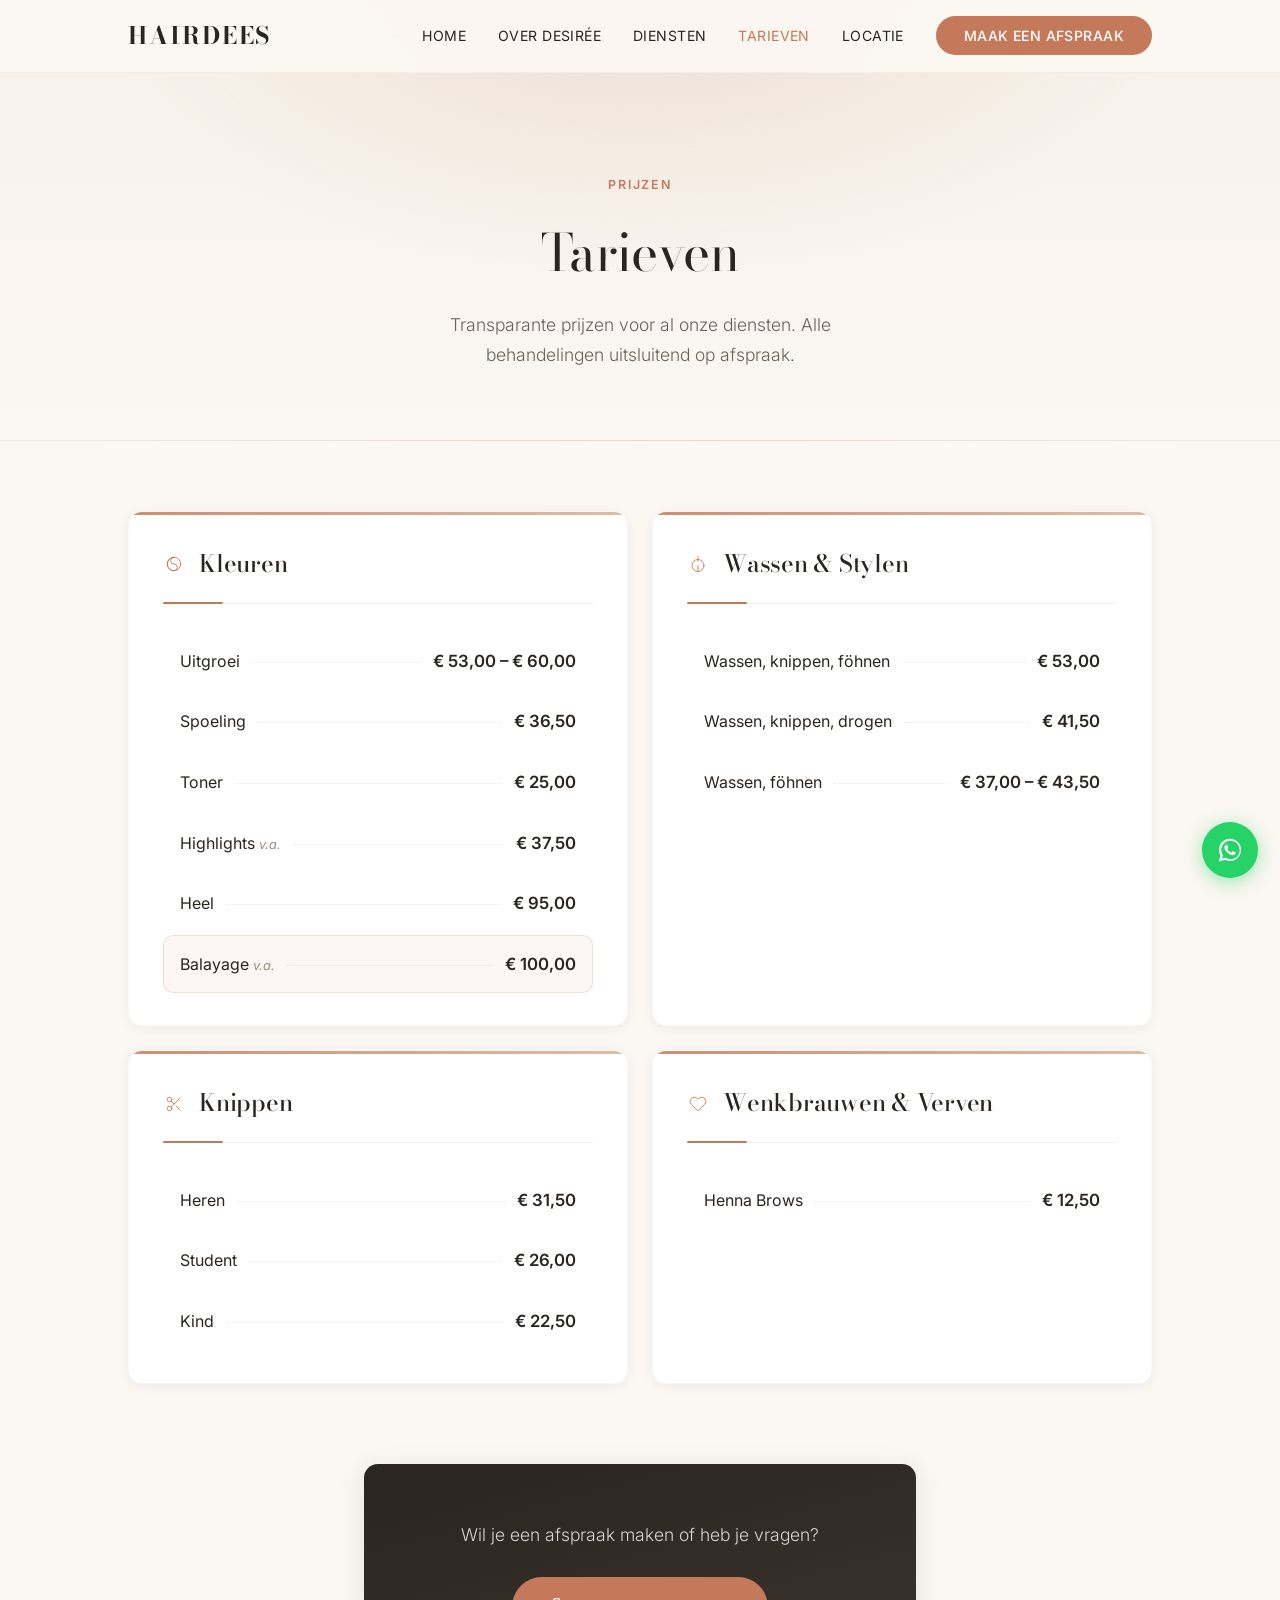
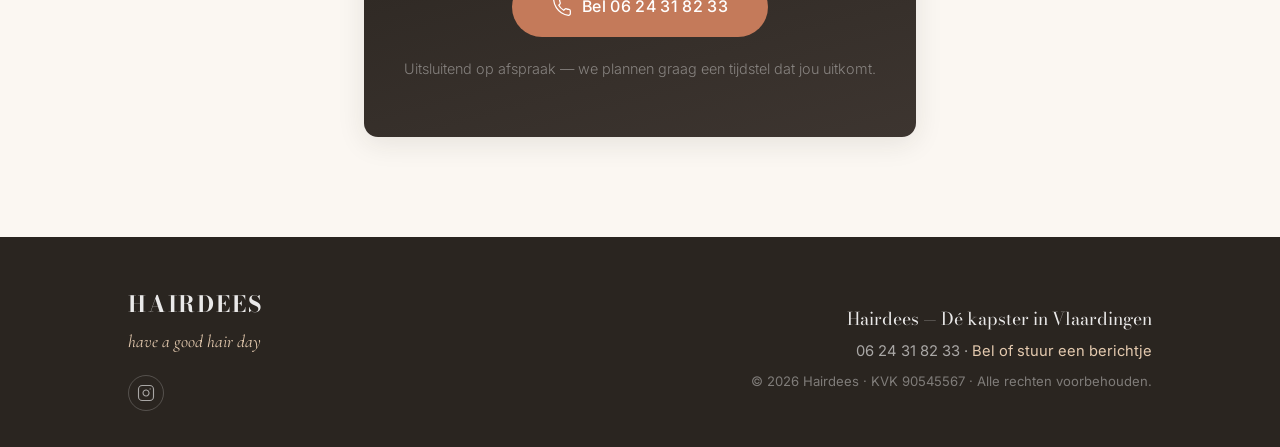
==== commit 242f1f96: "Revert "Redesign site around the water tower concept" This reverts commit 535747c10a115bb15c34ea4524" ====
--- a/tarieven.html
+++ b/tarieven.html
@@ -9,7 +9,7 @@
     <link rel="icon" type="image/png" href="logo.png">
     <link rel="preconnect" href="https://fonts.googleapis.com">
     <link rel="preconnect" href="https://fonts.gstatic.com" crossorigin>
-    <link href="https://fonts.googleapis.com/css2?family=Fraunces:ital,opsz,wght@0,9..144,400;0,9..144,500;0,9..144,600;1,9..144,400;1,9..144,500&family=Archivo:wght@400;500;600;700&family=IBM+Plex+Mono:wght@400;500&display=swap" rel="stylesheet">
+    <link href="https://fonts.googleapis.com/css2?family=Bodoni+Moda:ital,opsz,wght@0,6..96,400;0,6..96,500;0,6..96,700;1,6..96,400&family=Cormorant+Garamond:ital,wght@0,400;0,500;1,400;1,500&family=Inter:wght@300;400;500;600&display=swap" rel="stylesheet">
 </head>
 <body>
 
@@ -17,7 +17,7 @@
 <nav class="navbar" id="navbar">
     <div class="nav-container">
         <a href="index.html" class="nav-logo">
-            <span class="nav-brand">Hairdees</span>
+            <span class="nav-brand">HAIRDEES</span>
         </a>
         <button class="nav-toggle" aria-label="Menu" onclick="toggleMenu()">
             <span></span><span></span><span></span>
@@ -35,9 +35,8 @@
 
 <!-- Page Header -->
 <section class="page-header">
-    <div class="page-header-waterline"></div>
     <div class="container">
-        <span class="floor-tag">Prijzen</span>
+        <span class="section-tag">Prijzen</span>
         <h1>Tarieven</h1>
         <p>Transparante prijzen voor al onze diensten. Alle behandelingen uitsluitend op afspraak.</p>
     </div>
@@ -159,7 +158,7 @@
                 <svg viewBox="0 0 24 24" fill="none" stroke="currentColor" stroke-width="1.5" stroke-linecap="round" stroke-linejoin="round" style="width:20px;height:20px;display:inline-block;vertical-align:middle;margin-right:10px;"><path d="M22 16.92v3a2 2 0 0 1-2.18 2 19.79 19.79 0 0 1-8.63-3.07 19.5 19.5 0 0 1-6-6 19.79 19.79 0 0 1-3.07-8.67A2 2 0 0 1 4.11 2h3a2 2 0 0 1 2 1.72c.127.96.361 1.903.7 2.81a2 2 0 0 1-.45 2.11L8.09 9.91a16 16 0 0 0 6 6l1.27-1.27a2 2 0 0 1 2.11-.45c.907.339 1.85.573 2.81.7A2 2 0 0 1 22 16.92z"/></svg>
                 Bel 06 24 31 82 33
             </a>
-            <p class="price-cta-note">Uitsluitend op afspraak — we plannen graag een tijdstip dat jou uitkomt.</p>
+            <p class="price-cta-note">Uitsluitend op afspraak — we plannen graag een tijdstel dat jou uitkomt.</p>
         </div>
 
     </div>
@@ -174,8 +173,8 @@
 <footer class="footer">
     <div class="container footer-content">
         <div class="footer-left">
-            <span class="footer-brand">Hairdees</span>
-            <p class="footer-tagline">have a good hairdees</p>
+            <span class="footer-brand">HAIRDEES</span>
+            <p class="footer-tagline">have a good hair day</p>
             <a href="https://www.instagram.com/hairdeesvlaardingen/" target="_blank" rel="noopener" class="footer-social" aria-label="Instagram">
                 <svg viewBox="0 0 24 24" fill="none" stroke="currentColor" stroke-width="1.5" stroke-linecap="round" stroke-linejoin="round"><rect x="2" y="2" width="20" height="20" rx="5" ry="5"/><path d="M16 11.37A4 4 0 1 1 12.63 8 4 4 0 0 1 16 11.37z"/><line x1="17.5" y1="6.5" x2="17.51" y2="6.5"/></svg>
             </a>
@@ -183,7 +182,7 @@
         <div class="footer-right">
             <p class="footer-name">Hairdees — Dé kapster in Vlaardingen</p>
             <p class="footer-contact">06 24 31 82 33 · <a href="tel:0624318233">Bel of stuur een berichtje</a></p>
-            <p class="footer-copy">© 2026 Hairdees · KVK 90545567</p>
+            <p class="footer-copy">© 2026 Hairdees · KVK 90545567 · Alle rechten voorbehouden.</p>
         </div>
     </div>
 </footer>
@@ -197,18 +196,17 @@
         document.getElementById('navLinks').classList.remove('nav-open');
     });
 });
-const navbar = document.getElementById('navbar');
 window.addEventListener('scroll', () => {
-    if (window.scrollY > 40) navbar.classList.add('scrolled');
-    else navbar.classList.remove('scrolled');
-}, { passive: true });
+    const nav = document.getElementById('navbar');
+    if (window.scrollY > 40) nav.classList.add('scrolled');
+    else nav.classList.remove('scrolled');
+});
 
 // Scroll reveal animation
 const observer = new IntersectionObserver((entries) => {
     entries.forEach(entry => {
         if (entry.isIntersecting) {
-            entry.target.classList.add('is-visible');
-            observer.unobserve(entry.target);
+            entry.target.classList.add('visible');
         }
     });
 }, { threshold: 0.15, rootMargin: '0px 0px -40px 0px' });
--- a/styles.css
+++ b/styles.css
@@ -1,11 +1,4 @@
-/* ===========================================================
-   HAIRDEES — De nieuwe Watertoren
-   Design concept: the salon sits on the 3rd floor of a former
-   water tower. The site borrows the tower's own language —
-   verticality, a rising scale, a brick-and-water palette — as
-   its structuring device, instead of decorative defaults.
-   =========================================================== */
-
+/* ===== Reset & Base ===== */
 *, *::before, *::after {
     box-sizing: border-box;
     margin: 0;
@@ -13,61 +6,56 @@
 }
 
 :root {
-    /* --- Core palette: brick tower, tank water, warm brass --- */
-    --brick: #8a3d2c;
-    --brick-dark: #6c2e21;
-    --brick-light: #b2654a;
-    --ink: #201e1a;
-    --ink-soft: #322e28;
-    --water: #4c7680;
-    --water-dark: #395a62;
-    --water-light: #8aacb2;
-    --brass: #a9835d;
-    --brass-dark: #8a6946;
-    --paper: #ece4d6;
-    --paper-light: #f6f1e7;
+    --gold: #d5b294;
+    --gold-light: #e3c9ae;
+    --gold-dark: #b8946f;
+    --dark: #2a2520;
+    --dark-soft: #3d3530;
+    --warm-grey: #6b6258;
+    --warm-grey-light: #9a8f84;
+    --cream: #f7f1ea;
+    --cream-light: #fbf7f2;
     --white: #ffffff;
-    --line: rgba(32, 30, 26, 0.12);
-    --line-light: rgba(255, 255, 255, 0.18);
-
-    --shadow-sm: 0 1px 2px rgba(32, 30, 26, 0.08);
-    --shadow-md: 0 10px 34px rgba(32, 30, 26, 0.14);
-
-    --font-display: 'Fraunces', Georgia, serif;
-    --font-body: 'Archivo', system-ui, -apple-system, sans-serif;
-    --font-mono: 'IBM Plex Mono', ui-monospace, 'SFMono-Regular', monospace;
-
-    --ease: cubic-bezier(0.22, 1, 0.36, 1);
+    --terracotta: #c47a5a;
+    --terracotta-light: #d99878;
+    --terracotta-dark: #a85f3e;
+    --sage: #a8b5a0;
+    --sage-light: #c4d0bc;
+    --sage-dark: #8a9a82;
+    --warm-rose: #e8d5c4;
+    --warm-rose-light: #f0e0d2;
+    --shadow-sm: 0 2px 12px rgba(42, 37, 32, 0.06);
+    --shadow-md: 0 6px 28px rgba(42, 37, 32, 0.10);
+    --shadow-lg: 0 12px 48px rgba(42, 37, 32, 0.16);
+    --shadow-warm: 0 6px 28px rgba(196, 122, 90, 0.15);
+    --radius: 14px;
+    --radius-sm: 10px;
+    --transition: all 0.35s ease;
+    --font-serif: 'Bodoni Moda', Georgia, serif;
+    --font-script: 'Cormorant Garamond', Georgia, serif;
+    --font-body: 'Inter', system-ui, -apple-system, sans-serif;
 }
 
 html {
     scroll-behavior: smooth;
-    scroll-padding-top: 84px;
+    scroll-padding-top: 72px;
     font-size: 16px;
-}
-
-@media (prefers-reduced-motion: reduce) {
-    html { scroll-behavior: auto; }
-    * { animation-duration: 0.001ms !important; animation-iteration-count: 1 !important; transition-duration: 0.001ms !important; }
 }
 
 body {
     font-family: var(--font-body);
-    color: var(--ink);
-    line-height: 1.65;
-    background-color: var(--paper-light);
+    color: var(--dark);
+    line-height: 1.7;
+    background-color: var(--cream-light);
     -webkit-font-smoothing: antialiased;
     -moz-osx-font-smoothing: grayscale;
-    overflow-x: hidden;
 }
 
 .container {
-    max-width: 1120px;
+    max-width: 1080px;
     margin: 0 auto;
-    padding: 0 32px;
-}
-
-a { color: inherit; }
+    padding: 0 28px;
+}
 
 /* ===== Navbar ===== */
 .navbar {
@@ -75,24 +63,24 @@
     top: 0;
     left: 0;
     width: 100%;
+    background: rgba(251, 247, 242, 0.96);
+    backdrop-filter: blur(16px);
+    -webkit-backdrop-filter: blur(16px);
     z-index: 1000;
-    background: rgba(246, 241, 231, 0.88);
-    backdrop-filter: blur(10px);
-    -webkit-backdrop-filter: blur(10px);
-    border-bottom: 1px solid transparent;
-    transition: background 0.3s var(--ease), border-color 0.3s var(--ease);
+    transition: var(--transition);
+    border-bottom: 1px solid rgba(213, 178, 148, 0.15);
 }
 
 .navbar.scrolled {
-    border-bottom-color: var(--line);
-    background: rgba(246, 241, 231, 0.97);
+    box-shadow: 0 4px 24px rgba(42, 37, 32, 0.06);
+    background: rgba(251, 247, 242, 0.98);
 }
 
 .nav-container {
-    max-width: 1120px;
+    max-width: 1080px;
     margin: 0 auto;
-    padding: 0 32px;
-    height: 76px;
+    padding: 0 28px;
+    height: 72px;
     display: flex;
     align-items: center;
     justify-content: space-between;
@@ -100,69 +88,78 @@
 
 .nav-logo {
     display: flex;
-    align-items: baseline;
-    gap: 8px;
+    align-items: center;
     text-decoration: none;
 }
 
 .nav-brand {
-    font-family: var(--font-display);
+    font-family: var(--font-serif);
     font-size: 1.5rem;
-    font-weight: 600;
-    letter-spacing: -0.01em;
-    color: var(--ink);
+    font-weight: 700;
+    letter-spacing: 0.08em;
+    color: var(--dark);
+}
+
+.nav-logo-img {
+    height: 44px;
+    width: auto;
+    display: block;
 }
 
 .nav-links {
     display: flex;
     list-style: none;
-    gap: 36px;
+    gap: 32px;
     align-items: center;
 }
 
 .nav-links a {
     text-decoration: none;
-    color: var(--ink-soft);
-    font-weight: 500;
-    font-size: 0.95rem;
-    transition: color 0.25s var(--ease);
+    color: var(--dark);
+    font-weight: 400;
+    font-size: 0.88rem;
+    letter-spacing: 0.03em;
+    text-transform: uppercase;
+    transition: var(--transition);
     position: relative;
 }
 
 .nav-links a:not(.nav-cta)::after {
     content: '';
     position: absolute;
-    bottom: -4px;
+    bottom: -6px;
+    left: 50%;
+    width: 0;
+    height: 1.5px;
+    background: var(--gold);
+    transition: width 0.3s ease, left 0.3s ease;
+}
+
+.nav-links a:not(.nav-cta):hover {
+    color: var(--gold-dark);
+}
+
+.nav-links a:not(.nav-cta):hover::after {
+    width: 100%;
     left: 0;
-    width: 100%;
-    height: 1.5px;
-    background: var(--brick);
-    transform: scaleX(0);
-    transform-origin: right;
-    transition: transform 0.3s var(--ease);
-}
-
-.nav-links a:not(.nav-cta):hover {
-    color: var(--brick);
-}
-
-.nav-links a:not(.nav-cta):hover::after {
-    transform: scaleX(1);
-    transform-origin: left;
 }
 
 .nav-cta {
-    background: var(--ink);
-    color: var(--paper-light) !important;
-    padding: 10px 22px;
-    font-size: 0.88rem;
-    font-weight: 600;
-    transition: background 0.25s var(--ease), transform 0.25s var(--ease);
+    background: var(--terracotta);
+    color: var(--white) !important;
+    padding: 11px 28px;
+    border-radius: 100px;
+    font-weight: 500 !important;
+    font-size: 0.82rem;
+    letter-spacing: 0.04em;
+    text-transform: uppercase;
+    transition: var(--transition);
 }
 
 .nav-cta:hover {
-    background: var(--brick);
+    background: var(--terracotta-dark);
     transform: translateY(-1px);
+    box-shadow: 0 4px 16px rgba(196, 122, 90, 0.4);
 }
 
 .nav-toggle {
@@ -177,82 +174,11 @@
 
 .nav-toggle span {
     display: block;
-    width: 22px;
+    width: 24px;
     height: 1.5px;
-    background: var(--ink);
-}
-
-/* ===== Floor rail — the tower's lift indicator =====
-   A fixed vertical gauge that tracks how far the visitor has
-   "climbed" through the building as they scroll. Numbers are
-   literal: Hairdees really is three floors up. */
-.floor-rail {
-    position: fixed;
-    right: 28px;
-    top: 50%;
-    transform: translateY(-50%);
-    z-index: 900;
-    display: flex;
-    flex-direction: column-reverse;
-    align-items: center;
-    gap: 0;
-    height: 320px;
-}
-
-.floor-rail-track {
-    position: absolute;
-    left: 50%;
-    top: 0;
-    bottom: 0;
-    width: 1px;
-    background: var(--line);
-    transform: translateX(-50%);
-}
-
-.floor-rail-fill {
-    position: absolute;
-    left: 50%;
-    bottom: 0;
-    width: 1px;
-    background: var(--brick);
-    transform: translateX(-50%);
-    height: 0%;
-    transition: height 0.2s linear;
-}
-
-.floor-rail-readout {
-    position: relative;
-    z-index: 2;
-    display: flex;
-    flex-direction: column;
-    align-items: center;
-    gap: 6px;
-    background: var(--paper-light);
-    padding: 14px 10px;
-}
-
-.floor-rail-meters {
-    font-family: var(--font-mono);
-    font-size: 1.05rem;
-    font-weight: 500;
-    color: var(--brick);
-    letter-spacing: 0.01em;
-}
-
-.floor-rail-label {
-    writing-mode: vertical-rl;
-    text-orientation: mixed;
-    font-family: var(--font-mono);
-    font-size: 0.66rem;
-    letter-spacing: 0.08em;
-    color: var(--ink-soft);
-    text-transform: uppercase;
-    transition: opacity 0.3s var(--ease);
-    max-height: 140px;
-}
-
-@media (max-width: 980px) {
-    .floor-rail { display: none; }
+    background: var(--dark);
+    border-radius: 2px;
+    transition: var(--transition);
 }
 
 /* ===== Hero ===== */
@@ -260,300 +186,292 @@
     position: relative;
     min-height: 100vh;
     display: flex;
-    align-items: flex-end;
+    align-items: center;
+    justify-content: center;
+    text-align: center;
     overflow: hidden;
-    background: var(--ink);
+    background: var(--dark);
 }
 
 .hero-bg-image {
     position: absolute;
     inset: 0;
-    background: url('salon-exterior.png') center 30% / cover no-repeat;
+    background: url('salon-interior.png') center center / cover no-repeat;
     z-index: 0;
+    filter: brightness(0.5) blur(2px);
 }
 
 .hero-bg {
     position: absolute;
     inset: 0;
-    background: linear-gradient(0deg, rgba(32, 30, 26, 0.92) 0%, rgba(32, 30, 26, 0.55) 48%, rgba(32, 30, 26, 0.35) 100%);
+    background:
+        radial-gradient(ellipse at center, rgba(42, 37, 32, 0.3) 0%, rgba(42, 37, 32, 0.65) 60%, rgba(42, 37, 32, 0.85) 100%),
+        linear-gradient(165deg, rgba(42, 37, 32, 0.6) 0%, rgba(61, 53, 48, 0.5) 50%, rgba(42, 37, 32, 0.7) 100%);
     z-index: 1;
-}
-
-.hero-waterline {
-    position: absolute;
-    left: 0;
-    right: 0;
-    top: 0;
-    height: 2px;
-    background: var(--water-light);
-    transform-origin: top;
-    animation: waterDrop 1.6s var(--ease) 0.2s both;
-    z-index: 2;
-}
-
-@keyframes waterDrop {
-    0% { top: 0%; opacity: 1; }
-    85% { opacity: 0.9; }
-    100% { top: 100%; opacity: 0; }
 }
 
 .hero-content {
     position: relative;
-    z-index: 3;
+    z-index: 2;
     max-width: 680px;
-    padding: 120px 32px 96px;
-}
-
-.hero-eyebrow {
-    display: flex;
-    align-items: center;
-    gap: 10px;
-    font-family: var(--font-mono);
-    font-size: 0.78rem;
-    letter-spacing: 0.06em;
-    color: var(--water-light);
+    padding: 120px 28px 80px;
+}
+
+.hero-brand {
+    margin-bottom: 24px;
+    opacity: 0;
+    animation: fadeInUp 0.9s ease forwards;
+}
+
+.brand-name {
+    font-family: var(--font-serif);
+    font-size: clamp(2.8rem, 8vw, 5.5rem);
+    font-weight: 700;
+    letter-spacing: 0.12em;
+    color: var(--cream);
+    line-height: 1;
+    margin-bottom: 10px;
+    text-shadow: 0 2px 30px rgba(0, 0, 0, 0.5);
+}
+
+.hero-tagline {
+    font-family: var(--font-script);
+    font-style: italic;
+    font-size: 1.7rem;
+    color: var(--terracotta-light);
+    margin-bottom: 0;
+    opacity: 0;
+    animation: fadeInUp 0.9s ease 0.15s forwards;
+    text-shadow: 0 2px 16px rgba(0, 0, 0, 0.4);
+}
+
+.hero-divider {
+    width: 80px;
+    height: 1px;
+    background: linear-gradient(90deg, transparent, var(--terracotta-light), transparent);
+    margin: 0 auto 32px;
+    opacity: 0;
+    animation: fadeInUp 0.9s ease 0.3s forwards;
+}
+
+.hero-title {
+    font-family: var(--font-serif);
+    font-size: clamp(1.8rem, 4.5vw, 2.8rem);
+    font-weight: 400;
+    line-height: 1.25;
     margin-bottom: 22px;
+    color: var(--cream);
+    letter-spacing: -0.01em;
     opacity: 0;
-    animation: riseIn 0.8s var(--ease) 0.5s forwards;
-}
-
-.hero-eyebrow span.dot {
-    width: 6px;
-    height: 6px;
-    border-radius: 50%;
-    background: var(--water-light);
-}
-
-.hero-title {
-    font-family: var(--font-display);
-    font-size: clamp(2.6rem, 6.4vw, 4.6rem);
-    font-weight: 500;
-    line-height: 1.05;
-    color: var(--paper-light);
-    letter-spacing: -0.01em;
-    margin-bottom: 20px;
+    animation: fadeInUp 0.9s ease 0.4s forwards;
+    text-shadow: 0 2px 20px rgba(0, 0, 0, 0.4);
+}
+
+.hero-subtitle {
+    font-size: 1.1rem;
+    font-weight: 300;
+    line-height: 1.8;
+    max-width: 520px;
+    margin: 0 auto 38px;
+    color: rgba(247, 241, 234, 0.75);
     opacity: 0;
-    animation: riseIn 0.9s var(--ease) 0.62s forwards;
-}
-
-.hero-title em {
-    font-style: italic;
-    color: var(--brick-light);
-}
-
-.hero-subtitle {
-    font-size: 1.12rem;
-    font-weight: 400;
-    line-height: 1.75;
-    max-width: 480px;
-    color: rgba(246, 241, 231, 0.78);
-    margin-bottom: 40px;
-    opacity: 0;
-    animation: riseIn 0.9s var(--ease) 0.74s forwards;
+    animation: fadeInUp 0.9s ease 0.55s forwards;
 }
 
 .hero-buttons {
     display: flex;
-    gap: 14px;
+    gap: 16px;
+    justify-content: center;
     flex-wrap: wrap;
     opacity: 0;
-    animation: riseIn 0.9s var(--ease) 0.86s forwards;
-}
-
-@keyframes riseIn {
-    from { opacity: 0; transform: translateY(18px); }
+    animation: fadeInUp 0.9s ease 0.7s forwards;
+}
+
+@keyframes fadeInUp {
+    from { opacity: 0; transform: translateY(16px); }
     to { opacity: 1; transform: translateY(0); }
 }
 
 /* ===== Buttons ===== */
 .btn {
-    display: inline-flex;
-    align-items: center;
-    gap: 8px;
-    padding: 15px 30px;
+    display: inline-block;
+    padding: 14px 34px;
+    border-radius: 100px;
     text-decoration: none;
-    font-weight: 600;
+    font-weight: 500;
     font-size: 0.95rem;
     cursor: pointer;
-    border: 1px solid transparent;
-    transition: background 0.25s var(--ease), color 0.25s var(--ease), border-color 0.25s var(--ease), transform 0.25s var(--ease);
+    transition: var(--transition);
+    border: none;
+    letter-spacing: 0.02em;
 }
 
 .btn-primary {
-    background: var(--brick);
+    background: var(--terracotta);
     color: var(--white);
 }
 
 .btn-primary:hover {
-    background: var(--brick-dark);
+    background: var(--terracotta-dark);
     transform: translateY(-2px);
+    box-shadow: 0 8px 24px rgba(196, 122, 90, 0.4);
 }
 
 .btn-ghost {
     background: transparent;
-    border-color: rgba(246, 241, 231, 0.4);
-    color: var(--paper-light);
+    border: 1px solid rgba(247, 241, 234, 0.4);
+    color: var(--cream);
 }
 
 .btn-ghost:hover {
-    border-color: var(--water-light);
-    color: var(--water-light);
+    border-color: var(--terracotta-light);
+    color: var(--terracotta-light);
+    background: rgba(196, 122, 90, 0.08);
 }
 
 /* ===== Sections ===== */
-section { padding: 128px 0; }
+section {
+    padding: 100px 0;
+}
 
 .section-header {
-    max-width: 580px;
-    margin-bottom: 64px;
-}
-
-.floor-tag {
-    display: inline-flex;
-    align-items: baseline;
-    gap: 8px;
-    font-family: var(--font-mono);
+    text-align: center;
+    max-width: 560px;
+    margin: 0 auto 56px;
+}
+
+.section-tag {
+    display: inline-block;
+    color: var(--terracotta);
     font-size: 0.78rem;
-    letter-spacing: 0.04em;
-    color: var(--brick);
-    margin-bottom: 18px;
-}
-
-.floor-tag .num {
-    font-size: 0.95rem;
     font-weight: 600;
+    text-transform: uppercase;
+    letter-spacing: 0.14em;
+    margin-bottom: 14px;
 }
 
 .section-header h2 {
-    font-family: var(--font-display);
-    font-size: clamp(1.9rem, 3.6vw, 2.7rem);
-    font-weight: 500;
-    color: var(--ink);
-    line-height: 1.18;
+    font-family: var(--font-serif);
+    font-size: clamp(1.9rem, 3.8vw, 2.6rem);
+    font-weight: 400;
+    color: var(--dark);
+    margin-bottom: 14px;
     letter-spacing: -0.01em;
-    margin-bottom: 16px;
 }
 
 .section-header p {
-    color: var(--ink-soft);
+    color: var(--warm-grey);
     font-size: 1.05rem;
-    line-height: 1.75;
-}
-
-/* reveal-on-scroll utility */
-.reveal {
-    opacity: 0;
-    transform: translateY(28px);
-    transition: opacity 0.7s var(--ease), transform 0.7s var(--ease);
-}
-
-.reveal.is-visible {
-    opacity: 1;
-    transform: translateY(0);
+    font-weight: 300;
+    line-height: 1.7;
 }
 
 /* ===== Quote Section ===== */
 .quote-section {
-    padding: 96px 32px;
+    padding: 80px 28px;
+    text-align: center;
     background: var(--white);
-    border-top: 1px solid var(--line);
-    border-bottom: 1px solid var(--line);
 }
 
 .quote-text {
-    font-family: var(--font-display);
+    font-family: var(--font-serif);
     font-style: italic;
+    font-size: clamp(1.3rem, 3vw, 1.9rem);
     font-weight: 400;
-    font-size: clamp(1.4rem, 2.8vw, 2rem);
-    color: var(--ink);
-    line-height: 1.5;
-    max-width: 720px;
-    margin: 0 auto 20px;
+    color: var(--dark);
+    line-height: 1.6;
+    max-width: 680px;
+    margin: 0 auto 16px;
+    letter-spacing: -0.01em;
 }
 
 .quote-author {
-    font-family: var(--font-mono);
-    font-size: 0.85rem;
-    letter-spacing: 0.04em;
-    color: var(--brick);
+    font-family: var(--font-script);
+    font-style: italic;
+    font-size: 1.3rem;
+    color: var(--gold-dark);
 }
 
 /* ===== About ===== */
-.about { background: var(--paper-light); }
+.about {
+    background: var(--white);
+}
 
 .about-grid {
     display: grid;
-    grid-template-columns: 0.85fr 1.15fr;
-    gap: 64px;
-    align-items: center;
-}
-
-.about-photo {
-    position: relative;
-}
-
-.about-photo::before {
-    content: '';
-    position: absolute;
-    top: 20px;
-    left: -20px;
-    right: 20px;
-    bottom: -20px;
-    border: 1px solid var(--brass);
-    z-index: 0;
+    grid-template-columns: 1fr 1.3fr;
+    gap: 60px;
+    align-items: center;
 }
 
 .about-photo img {
-    position: relative;
-    z-index: 1;
     width: 100%;
     height: auto;
+    border-radius: var(--radius);
+    box-shadow: var(--shadow-md);
     display: block;
-    filter: grayscale(0.1) sepia(0.06);
+}
+
+.about-text h2 {
+    font-family: var(--font-serif);
+    font-size: clamp(1.6rem, 3vw, 2.2rem);
+    font-weight: 400;
+    color: var(--dark);
+    margin-bottom: 20px;
+    line-height: 1.3;
 }
 
 .about-text p {
-    color: var(--ink-soft);
-    font-size: 1.06rem;
+    color: var(--warm-grey);
+    font-size: 1.05rem;
     margin-bottom: 18px;
     line-height: 1.8;
 }
 
 .about-text strong {
-    color: var(--ink);
-    font-weight: 700;
+    color: var(--dark);
+    font-weight: 600;
 }
 
 .about-text em {
+    color: var(--terracotta);
     font-style: italic;
-    color: var(--brick);
 }
 
 .about-signature {
-    margin-top: 32px;
-    padding-top: 24px;
-    border-top: 1px solid var(--line);
+    margin-top: 28px;
 }
 
 .signature-text {
-    font-size: 0.95rem;
-    color: var(--ink-soft);
-    margin-bottom: 4px;
+    font-family: var(--font-body);
+    font-size: 1.05rem;
+    color: var(--warm-grey);
+    margin-bottom: 6px;
 }
 
 .signature-name {
-    font-family: var(--font-display);
+    font-family: var(--font-script);
     font-style: italic;
-    font-size: 2.2rem;
-    color: var(--brick);
+    font-size: 3rem;
+    color: var(--terracotta);
+    margin-bottom: 20px;
+    line-height: 1;
+}
+
+.about-signature::after {
+    content: '';
+    display: block;
+    width: 120px;
+    height: 1px;
+    background: linear-gradient(90deg, var(--terracotta), transparent);
 }
 
 /* ===== Salon Banner ===== */
 .salon-banner {
     position: relative;
     width: 100%;
-    height: 72vh;
-    min-height: 460px;
+    height: 80vh;
+    min-height: 500px;
     overflow: hidden;
 }
 
@@ -567,365 +485,387 @@
 .salon-banner-overlay {
     position: absolute;
     inset: 0;
-    background: linear-gradient(180deg, rgba(32, 30, 26, 0.25) 0%, rgba(32, 30, 26, 0.55) 55%, rgba(32, 30, 26, 0.82) 100%);
-    display: flex;
-    align-items: flex-end;
-    padding: 64px 32px;
+    background: linear-gradient(180deg, rgba(42, 37, 32, 0.4) 0%, rgba(42, 37, 32, 0.6) 40%, rgba(42, 37, 32, 0.8) 100%);
+    display: flex;
+    align-items: center;
+    justify-content: center;
+    padding: 60px 28px;
 }
 
 .salon-banner-content {
-    max-width: 640px;
+    max-width: 680px;
+    text-align: center;
+}
+
+.salon-banner-quote {
+    font-family: var(--font-serif);
+    font-style: italic;
+    font-size: clamp(1.4rem, 3vw, 2rem);
+    color: rgba(255, 255, 255, 0.98);
+    line-height: 1.5;
+    margin-bottom: 18px;
+    text-shadow: 0 2px 20px rgba(0, 0, 0, 0.5);
+}
+
+.salon-banner-attr {
+    font-family: var(--font-script);
+    font-style: italic;
+    font-size: 1.8rem;
+    color: var(--terracotta-light);
+    text-shadow: 0 2px 16px rgba(0, 0, 0, 0.5);
+}
+
+/* ===== Lanza Products ===== */
+.lanza {
+    padding: 80px 0;
+    background: var(--white);
+    text-align: center;
+}
+
+.lanza-content {
+    max-width: 620px;
+    margin: 0 auto;
+}
+
+.lanza-logo-wrap {
+    margin: 0 auto 24px;
+    display: flex;
+    justify-content: center;
+}
+
+.lanza-logo {
+    height: 96px;
+    width: auto;
+    display: block;
+    margin: 0 auto;
+    opacity: 0.9;
+    transition: var(--transition);
+}
+
+.lanza-logo:hover {
+    opacity: 1;
+}
+
+.lanza h2 {
+    font-family: var(--font-serif);
+    font-size: clamp(1.6rem, 3.5vw, 2.2rem);
+    font-weight: 500;
+    color: var(--dark);
+    margin-bottom: 16px;
+    letter-spacing: -0.01em;
+}
+
+.lanza p {
+    color: var(--warm-grey);
+    font-size: 1.05rem;
+    line-height: 1.8;
+    font-weight: 300;
+}
+
+.lanza p strong {
+    color: var(--dark);
+    font-weight: 500;
+}
+
+/* ===== Services ===== */
+.services {
+    background: var(--cream);
+}
+
+.services-grid {
+    display: grid;
+    grid-template-columns: repeat(auto-fit, minmax(230px, 1fr));
+    gap: 24px;
+}
+
+.service-card {
+    background: var(--white);
+    padding: 44px 28px;
+    border-radius: var(--radius);
+    text-align: center;
+    box-shadow: var(--shadow-sm);
+    transition: var(--transition);
+    border: 1px solid rgba(213, 178, 148, 0.10);
+}
+
+.service-card:hover {
+    transform: translateY(-6px);
+    box-shadow: var(--shadow-warm);
+    border-color: var(--terracotta);
+}
+
+.service-icon {
+    width: 28px;
+    height: 28px;
+    margin: 0 auto 16px;
+    color: var(--terracotta);
+    display: flex;
+    align-items: center;
+    justify-content: center;
+}
+
+.service-icon svg {
+    width: 24px;
+    height: 24px;
+    display: block;
+}
+
+.service-card h3 {
+    font-family: var(--font-serif);
+    font-size: 1.3rem;
+    font-weight: 500;
+    color: var(--dark);
+    margin-bottom: 10px;
+}
+
+.service-card p {
+    color: var(--warm-grey);
+    font-size: 0.93rem;
+    line-height: 1.6;
+}
+
+a.service-card {
+    text-decoration: none;
+    display: flex;
+    flex-direction: column;
+    align-items: center;
+}
+
+.service-card p,
+.service-card h3 {
+    max-width: 100%;
+    overflow-wrap: break-word;
+}
+
+/* beschrijvingen rekken zodat alle 'Bekijk tarieven'-links gelijk onderaan staan */
+.service-card p {
+    flex: 1 0 auto;
+}
+
+.service-card .service-icon,
+.service-card h3,
+.service-card p {
+    flex-shrink: 0;
+}
+
+.service-card p {
+    flex-grow: 1;
+}
+
+.services-grid {
+    align-items: stretch;
+}
+
+.service-link {
+    display: inline-block;
+    margin-top: 14px;
+    font-size: 0.85rem;
+    font-weight: 500;
+    color: var(--terracotta);
+    letter-spacing: 0.02em;
+    transition: var(--transition);
+}
+
+a.service-card:hover .service-link {
+    color: var(--terracotta-dark);
+    transform: translateX(3px);
+}
+
+/* ===== Location ===== */
+.location {
+    background: var(--white);
+}
+
+.location-card {
+    display: grid;
+    grid-template-columns: 1fr 1.4fr;
+    gap: 40px;
+    background: var(--cream-light);
+    padding: 36px;
+    border-radius: var(--radius);
+    box-shadow: var(--shadow-sm);
+    border: 1px solid rgba(213, 178, 148, 0.12);
+    margin-bottom: 36px;
+}
+
+.location-info {
+    display: flex;
+    gap: 18px;
+    align-items: flex-start;
+}
+
+.location-icon {
+    width: 24px;
+    height: 24px;
+    flex-shrink: 0;
+    color: var(--terracotta);
+    display: flex;
+    align-items: center;
+    justify-content: center;
+}
+
+.location-icon svg {
+    width: 20px;
+    height: 20px;
+    display: block;
+}
+
+.location-text h3 {
+    font-family: var(--font-serif);
+    font-size: 1.3rem;
+    font-weight: 500;
+    color: var(--dark);
+    margin-bottom: 8px;
+}
+
+.location-text p {
+    color: var(--warm-grey);
+    font-size: 1rem;
+    line-height: 1.7;
+    margin-bottom: 8px;
+}
+
+.location-note {
+    font-size: 0.88rem !important;
+    color: var(--warm-grey-light) !important;
+}
+
+.location-map {
+    border-radius: var(--radius-sm);
+    overflow: hidden;
+}
+
+.location-history {
+    max-width: 760px;
     margin: 0 auto;
     text-align: center;
 }
 
-.salon-banner-quote {
-    font-family: var(--font-display);
-    font-style: italic;
-    font-size: clamp(1.3rem, 2.6vw, 1.85rem);
-    color: var(--paper-light);
-    line-height: 1.5;
-    margin-bottom: 16px;
-}
-
-.salon-banner-attr {
-    font-family: var(--font-mono);
-    font-size: 0.82rem;
-    letter-spacing: 0.04em;
-    color: var(--water-light);
-}
-
-/* ===== Lanza Products ===== */
-.lanza {
-    padding: 96px 0;
+.location-history p {
+    color: var(--warm-grey);
+    font-size: 0.98rem;
+    line-height: 1.8;
+    font-weight: 300;
+}
+
+/* ===== Contact ===== */
+.contact {
+    background: var(--cream);
+}
+
+.contact-cards {
+    display: grid;
+    grid-template-columns: repeat(4, 1fr);
+    gap: 18px;
+    max-width: 1080px;
+    margin: 0 auto;
+}
+
+.contact-card {
     background: var(--white);
+    padding: 34px 18px;
+    border-radius: var(--radius);
     text-align: center;
-}
-
-.lanza-content { max-width: 640px; margin: 0 auto; }
-
-.lanza-logo-wrap {
-    margin: 0 auto 28px;
-    display: flex;
-    justify-content: center;
-}
-
-.lanza-logo {
-    height: 84px;
-    width: auto;
-    opacity: 0.85;
-    transition: opacity 0.3s var(--ease);
-}
-
-.lanza-logo:hover { opacity: 1; }
-
-.lanza h2 {
-    font-family: var(--font-display);
-    font-size: clamp(1.6rem, 3vw, 2.1rem);
-    font-weight: 500;
-    color: var(--ink);
-    margin-bottom: 16px;
-}
-
-.lanza p {
-    color: var(--ink-soft);
-    font-size: 1.05rem;
-    line-height: 1.8;
-}
-
-.lanza p strong { color: var(--ink); font-weight: 700; }
-
-/* ===== Services — a menu, not a card grid ===== */
-.services { background: var(--paper-light); }
-
-.services-list {
-    border-top: 1px solid var(--line);
-}
-
-.service-row {
-    display: grid;
-    grid-template-columns: 56px 1fr auto;
-    gap: 28px;
-    align-items: center;
-    padding: 30px 4px;
-    border-bottom: 1px solid var(--line);
+    box-shadow: var(--shadow-sm);
+    transition: var(--transition);
+    border: 1px solid rgba(213, 178, 148, 0.10);
     text-decoration: none;
     color: inherit;
-    position: relative;
-    transition: padding-left 0.3s var(--ease), background 0.3s var(--ease);
-}
-
-.service-row::before {
-    content: '';
-    position: absolute;
-    left: 0;
-    top: 0;
-    bottom: 0;
-    width: 3px;
-    background: var(--brick);
-    transform: scaleY(0);
-    transform-origin: bottom;
-    transition: transform 0.35s var(--ease);
-}
-
-.service-row:hover {
-    padding-left: 18px;
-    background: rgba(138, 61, 44, 0.04);
-}
-
-.service-row:hover::before {
-    transform: scaleY(1);
-    transform-origin: top;
-}
-
-.service-icon {
-    width: 40px;
-    height: 40px;
-    color: var(--brick);
+    display: block;
+}
+
+.contact-card:hover {
+    transform: translateY(-4px);
+    box-shadow: var(--shadow-md);
+    border-color: var(--gold);
+}
+
+.contact-icon {
+    width: 26px;
+    height: 26px;
+    margin: 0 auto 12px;
+    color: var(--terracotta);
     display: flex;
     align-items: center;
     justify-content: center;
 }
 
-.service-icon svg { width: 30px; height: 30px; }
-
-.service-body h3 {
-    font-family: var(--font-display);
-    font-size: 1.35rem;
+.contact-icon svg {
+    width: 22px;
+    height: 22px;
+    display: block;
+}
+
+.contact-card h3 {
+    font-family: var(--font-serif);
+    font-size: 1.15rem;
     font-weight: 500;
-    color: var(--ink);
-    margin-bottom: 6px;
-}
-
-.service-body p {
-    color: var(--ink-soft);
-    font-size: 0.96rem;
-    line-height: 1.6;
-    max-width: 520px;
-}
-
-.service-link {
-    font-family: var(--font-mono);
-    font-size: 0.82rem;
-    color: var(--brick);
-    white-space: nowrap;
-    display: flex;
-    align-items: center;
-    gap: 6px;
-}
-
-.service-link svg {
-    width: 14px;
-    height: 14px;
-    transition: transform 0.3s var(--ease);
-}
-
-.service-row:hover .service-link svg {
-    transform: translateX(4px);
-}
-
-/* ===== Location — tower cross-section ===== */
-.location { background: var(--white); }
-
-.location-grid {
-    display: grid;
-    grid-template-columns: 0.9fr 1.1fr;
-    gap: 64px;
-    align-items: center;
-    margin-bottom: 72px;
-}
-
-.tower-diagram {
-    display: flex;
-    justify-content: center;
-}
-
-.tower-diagram svg { width: 100%; max-width: 280px; height: auto; }
-
-.tower-draw {
-    fill: none;
-    stroke: var(--ink);
-    stroke-width: 1.4;
-    stroke-dasharray: 900;
-    stroke-dashoffset: 900;
-    transition: stroke-dashoffset 1.8s var(--ease);
-}
-
-.tower-diagram.is-visible .tower-draw {
-    stroke-dashoffset: 0;
-}
-
-.tower-fill {
-    fill: var(--paper);
-    opacity: 0;
-    transition: opacity 0.8s var(--ease) 0.9s;
-}
-
-.tower-diagram.is-visible .tower-fill { opacity: 1; }
-
-.tower-marker-line {
-    stroke: var(--brick);
-    stroke-width: 1.2;
-    opacity: 0;
-    transition: opacity 0.5s var(--ease) 1.4s;
-}
-
-.tower-diagram.is-visible .tower-marker-line { opacity: 1; }
-
-.tower-marker-text {
-    font-family: 'IBM Plex Mono', monospace;
-    font-size: 7.5px;
-    fill: var(--brick);
-    letter-spacing: 0.02em;
-    opacity: 0;
-    transition: opacity 0.5s var(--ease) 1.5s;
-}
-
-.tower-diagram.is-visible .tower-marker-text { opacity: 1; }
-
-.tower-level-text {
-    font-family: 'IBM Plex Mono', monospace;
-    font-size: 7px;
-    fill: var(--water-dark);
-    opacity: 0;
-    transition: opacity 0.5s var(--ease) 1.2s;
-}
-
-.tower-diagram.is-visible .tower-level-text { opacity: 0.75; }
-
-.location-text h3 {
-    font-family: var(--font-display);
-    font-size: 1.35rem;
-    font-weight: 500;
-    color: var(--ink);
+    color: var(--dark);
     margin-bottom: 10px;
 }
 
-.location-text p {
-    color: var(--ink-soft);
-    font-size: 1.02rem;
-    line-height: 1.75;
-    margin-bottom: 10px;
-}
-
-.location-note {
-    font-size: 0.9rem !important;
-    color: var(--brick) !important;
-    font-style: italic;
-}
-
-.location-map {
-    margin-top: 28px;
-    border: 1px solid var(--line);
-}
-
-.location-history {
-    max-width: 760px;
-    border-top: 1px solid var(--line);
-    padding-top: 40px;
-}
-
-.location-history p {
-    color: var(--ink-soft);
-    font-size: 1rem;
-    line-height: 1.85;
-}
-
-/* ===== Contact ===== */
-.contact { background: var(--paper-light); }
-
-.contact-list {
-    border-top: 1px solid var(--line);
-    display: grid;
-    grid-template-columns: 1fr 1fr;
-}
-
-.contact-item {
-    display: flex;
-    gap: 20px;
-    padding: 34px 4px;
-    border-bottom: 1px solid var(--line);
-    text-decoration: none;
-    color: inherit;
-}
-
-.contact-item:nth-child(odd) { border-right: 1px solid var(--line); padding-right: 32px; }
-.contact-item:nth-child(even) { padding-left: 32px; }
-
-.contact-icon {
-    width: 34px;
-    height: 34px;
-    flex-shrink: 0;
-    color: var(--brick);
-    display: flex;
-    align-items: center;
-    justify-content: center;
-}
-
-.contact-icon svg { width: 26px; height: 26px; }
-
-.contact-item h3 {
-    font-family: var(--font-display);
-    font-size: 1.12rem;
-    font-weight: 500;
-    color: var(--ink);
-    margin-bottom: 6px;
-}
-
-.contact-item p {
-    color: var(--ink-soft);
+.contact-card p {
+    color: var(--warm-grey);
     font-size: 0.95rem;
     line-height: 1.5;
 }
 
 .contact-phone {
-    font-size: 1.2rem !important;
-    font-weight: 600 !important;
-    color: var(--ink) !important;
-    font-family: var(--font-mono);
+    font-size: 1.25rem !important;
+    font-weight: 500 !important;
+    color: var(--dark) !important;
+    letter-spacing: 0.01em;
 }
 
 .contact-action {
     display: inline-block;
-    margin-top: 8px;
-    color: var(--brick);
-    font-family: var(--font-mono);
-    font-size: 0.8rem;
-}
-
-a.contact-item:hover h3 { color: var(--brick); }
+    margin-top: 10px;
+    color: var(--terracotta);
+    font-size: 0.85rem;
+    font-weight: 500;
+}
 
 /* ===== Footer ===== */
 .footer {
-    background: var(--ink);
-    color: rgba(246, 241, 231, 0.6);
-    padding: 56px 0 40px;
+    background: var(--dark);
+    color: rgba(255, 255, 255, 0.6);
+    padding: 48px 0 36px;
 }
 
 .footer-content {
     display: flex;
     justify-content: space-between;
-    align-items: flex-end;
+    align-items: center;
     flex-wrap: wrap;
     gap: 28px;
-    border-top: 1px solid var(--line-light);
-    padding-top: 36px;
-}
-
-.footer-left { display: flex; flex-direction: column; gap: 6px; }
+}
+
+.footer-left {
+    display: flex;
+    flex-direction: column;
+    align-items: flex-start;
+    gap: 4px;
+}
 
 .footer-brand {
-    font-family: var(--font-display);
-    font-size: 1.3rem;
-    font-weight: 600;
-    color: var(--paper-light);
+    font-family: var(--font-serif);
+    font-size: 1.4rem;
+    font-weight: 700;
+    letter-spacing: 0.08em;
+    color: rgba(255, 255, 255, 0.9);
+}
+
+.footer-logo {
+    height: 40px;
+    width: auto;
+    filter: brightness(0) invert(1);
 }
 
 .footer-tagline {
-    font-family: var(--font-display);
+    font-family: var(--font-script);
     font-style: italic;
-    font-size: 1rem;
-    color: var(--water-light);
+    font-size: 1.1rem;
+    color: var(--gold-light);
 }
 
 .footer-social {
@@ -934,237 +874,407 @@
     justify-content: center;
     width: 36px;
     height: 36px;
-    border: 1px solid rgba(246, 241, 231, 0.25);
-    color: rgba(246, 241, 231, 0.7);
-    margin-top: 12px;
+    border: 1px solid rgba(255, 255, 255, 0.2);
+    border-radius: 50%;
+    color: rgba(255, 255, 255, 0.6);
+    margin-top: 14px;
+    transition: var(--transition);
     text-decoration: none;
-    transition: border-color 0.25s var(--ease), color 0.25s var(--ease);
-}
-
-.footer-social svg { width: 17px; height: 17px; }
+}
+
+.footer-social svg {
+    width: 18px;
+    height: 18px;
+    display: block;
+}
 
 .footer-social:hover {
-    color: var(--water-light);
-    border-color: var(--water-light);
-}
-
-.footer-right { text-align: right; }
+    color: var(--gold-light);
+    border-color: var(--gold);
+    transform: translateY(-2px);
+}
+
+.footer-right {
+    text-align: right;
+}
 
 .footer-name {
-    font-family: var(--font-display);
-    font-size: 1.05rem;
-    color: var(--paper-light);
+    font-family: var(--font-serif);
+    font-size: 1.1rem;
+    color: rgba(255, 255, 255, 0.9);
     margin-bottom: 6px;
 }
 
-.footer-contact { font-size: 0.9rem; margin-bottom: 6px; }
+.footer-contact {
+    font-size: 0.92rem;
+    margin-bottom: 6px;
+}
 
 .footer-contact a {
-    color: var(--water-light);
+    color: var(--gold-light);
     text-decoration: none;
-}
-
-.footer-contact a:hover { text-decoration: underline; }
+    transition: var(--transition);
+}
+
+.footer-contact a:hover {
+    color: var(--gold);
+    text-decoration: underline;
+}
 
 .footer-copy {
-    font-size: 0.8rem;
-    color: rgba(246, 241, 231, 0.38);
-    font-family: var(--font-mono);
+    font-size: 0.82rem;
+    color: rgba(255, 255, 255, 0.4);
 }
 
 /* ===== Responsive ===== */
-@media (max-width: 980px) {
-    .about-grid { grid-template-columns: 1fr; gap: 40px; }
-    .about-photo { order: -1; }
-    .location-grid { grid-template-columns: 1fr; gap: 40px; }
-    .tower-diagram svg { max-width: 200px; }
-}
-
 @media (max-width: 768px) {
-    .nav-toggle { display: flex; }
+    .nav-toggle {
+        display: flex;
+    }
 
     .nav-links {
         position: fixed;
-        top: 76px;
+        top: 72px;
         left: 0;
         width: 100%;
-        background: var(--paper-light);
+        background: var(--cream-light);
         flex-direction: column;
-        align-items: flex-start;
-        padding: 28px 32px;
-        gap: 22px;
-        transform: translateY(-120%);
-        transition: transform 0.35s var(--ease);
-        border-bottom: 1px solid var(--line);
-    }
-
-    .nav-links.nav-open { transform: translateY(0); }
-
-    section { padding: 72px 0; }
-
-    .hero { min-height: 92vh; }
-    .hero-content { padding: 110px 24px 64px; }
-
-    .about-photo::before { display: none; }
-
-    .quote-section { padding: 64px 24px; }
-
-    .salon-banner { height: 420px; }
-
-    .lanza { padding: 64px 0; }
-
-    .contact-list { grid-template-columns: 1fr; }
-    .contact-item:nth-child(odd) { border-right: none; padding-right: 4px; }
-    .contact-item:nth-child(even) { padding-left: 4px; }
-
-    .footer-content { flex-direction: column; align-items: flex-start; text-align: left; }
-    .footer-right { text-align: left; }
-
-    .service-row { grid-template-columns: 44px 1fr; row-gap: 10px; }
-    .service-link { grid-column: 2; }
+        padding: 24px 28px;
+        gap: 20px;
+        transform: translateY(-200%);
+        transition: transform 0.35s ease;
+        border-bottom: 1px solid rgba(213, 178, 148, 0.15);
+        box-shadow: var(--shadow-md);
+    }
+
+    .nav-links.nav-open {
+        transform: translateY(0);
+    }
+
+    .nav-links a {
+        font-size: 0.9rem;
+    }
+
+    .about-grid {
+        grid-template-columns: 1fr;
+        gap: 32px;
+        text-align: center;
+    }
+
+    .about-text {
+        text-align: center;
+        padding-top: 20px;
+    }
+
+    .about-photo img {
+        max-width: 100%;
+        border-radius: var(--radius);
+    }
+
+    .about-signature {
+        text-align: center;
+        margin-top: 60px;
+    }
+
+    .signature-name {
+        font-size: 2.4rem;
+    }
+
+    .location-card {
+        grid-template-columns: 1fr;
+        gap: 24px;
+    }
+
+    .footer-content {
+        flex-direction: column;
+        text-align: center;
+        gap: 24px;
+    }
+
+    .footer-left {
+        align-items: center;
+    }
+
+    .footer-right {
+        text-align: center;
+    }
+
+    .about {
+        padding-bottom: 24px;
+    }
+
+    .salon-banner {
+        height: 400px;
+    }
+
+    .quote-section {
+        padding: 56px 24px;
+    }
+
+    section {
+        padding: 56px 0;
+    }
+
+    .hero {
+        min-height: 88vh;
+    }
+
+    .hero-content {
+        padding: 100px 24px 60px;
+    }
+
+    .brand-name {
+        font-size: clamp(2rem, 9vw, 3rem);
+        letter-spacing: 0.08em;
+    }
+
+    .hero-tagline {
+        font-size: 1.4rem;
+    }
+
+    .hero-title {
+        font-size: clamp(1.5rem, 5vw, 2rem);
+    }
+
+    .hero-subtitle {
+        font-size: 1rem;
+    }
+
+    .salon-banner {
+        height: 300px;
+    }
+
+    .salon-banner-quote {
+        font-size: 1.15rem;
+    }
+
+    .lanza {
+        padding: 56px 0;
+    }
+
+    .lanza-logo {
+        height: 32px;
+    }
+
+    .section-header {
+        margin-bottom: 40px;
+    }
+
+    .services-grid {
+        grid-template-columns: 1fr;
+        gap: 20px;
+    }
+
+    .contact-cards {
+        grid-template-columns: repeat(2, 1fr);
+        gap: 16px;
+    }
+
+    .price-category {
+        margin-bottom: 36px;
+    }
+
+    .quote-section {
+        padding: 56px 24px;
+    }
 }
 
 @media (max-width: 480px) {
-    .hero-title { font-size: clamp(2rem, 9vw, 2.6rem); }
-    .hero-buttons { flex-direction: column; }
-    .hero-buttons .btn { width: 100%; justify-content: center; }
-    .salon-banner { height: 340px; }
-}
-
-/* ===== WhatsApp float ===== */
-.whatsapp-float {
-    position: fixed;
-    bottom: 24px;
-    right: 24px;
-    z-index: 999;
-    width: 54px;
-    height: 54px;
-    border-radius: 50%;
-    background: #25d366;
-    display: flex;
-    align-items: center;
-    justify-content: center;
-    box-shadow: var(--shadow-md);
-    transition: transform 0.25s var(--ease);
-}
-
-.whatsapp-float svg { width: 27px; height: 27px; fill: var(--white); }
-
-.whatsapp-float:hover { transform: translateY(-3px) scale(1.05); }
-
-@media (max-width: 980px) {
-    .whatsapp-float { right: 18px; bottom: 18px; }
-}
-
-/* ===== Nav active ===== */
-.nav-active { color: var(--brick) !important; }
-
-/* ===========================================================
-   Page Header (tarieven)
-   =========================================================== */
+    .hero-content {
+        padding: 100px 20px 56px;
+    }
+
+    .brand-name {
+        font-size: 1.8rem;
+        letter-spacing: 0.06em;
+    }
+
+    .hero-tagline {
+        font-size: 1.2rem;
+    }
+
+    .hero-title {
+        font-size: 1.4rem;
+    }
+
+    .hero-buttons {
+        flex-direction: column;
+        width: 100%;
+    }
+
+    .hero-buttons .btn {
+        width: 100%;
+        text-align: center;
+    }
+
+    .salon-banner {
+        height: 300px;
+    }
+}
+
+/* ===== Page Header (tarieven) ===== */
 .page-header {
-    padding: 176px 0 64px;
-    background: var(--ink);
-    position: relative;
-    overflow: hidden;
-}
-
-.page-header-waterline {
-    position: absolute;
-    left: 0;
-    right: 0;
-    top: 0;
-    height: 2px;
-    background: var(--water-light);
-    animation: waterDrop 1.6s var(--ease) 0.2s both;
-}
-
-.page-header .container { position: relative; z-index: 1; }
-
-.page-header .floor-tag { color: var(--water-light); }
+    padding: 170px 0 70px;
+    text-align: center;
+    background:
+        radial-gradient(ellipse 60% 90% at 50% 0%, rgba(213, 178, 148, 0.28) 0%, transparent 70%),
+        linear-gradient(180deg, var(--cream) 0%, var(--cream-light) 100%);
+    border-bottom: 1px solid rgba(213, 178, 148, 0.18);
+}
 
 .page-header h1 {
-    font-family: var(--font-display);
-    font-size: clamp(2.2rem, 4.6vw, 3.1rem);
-    font-weight: 500;
-    color: var(--paper-light);
+    font-family: var(--font-serif);
+    font-size: clamp(2.2rem, 5vw, 3.2rem);
+    font-weight: 400;
+    color: var(--dark);
     margin-bottom: 14px;
     letter-spacing: -0.01em;
 }
 
 .page-header p {
-    color: rgba(246, 241, 231, 0.72);
-    font-size: 1.08rem;
-    max-width: 500px;
+    color: var(--warm-grey);
+    font-size: 1.1rem;
+    font-weight: 300;
+    max-width: 480px;
+    margin: 0 auto;
 }
 
 /* ===== Pricing ===== */
 .pricing {
-    padding: 80px 0 112px;
-    background: var(--paper-light);
+    padding: 70px 0 100px;
+    background: var(--cream-light);
+    position: relative;
 }
 
 .pricing .container {
     display: grid;
     grid-template-columns: repeat(2, 1fr);
-    gap: 28px;
-    align-items: start;
+    gap: 24px;
+    align-items: stretch;
+    max-width: 1080px;
 }
 
 .price-category {
+    margin: 0;
     background: var(--white);
-    border: 1px solid var(--line);
-    padding: 36px;
+    border-radius: var(--radius);
+    padding: 32px 34px;
+    box-shadow: var(--shadow-sm);
+    border: 1px solid rgba(213, 178, 148, 0.10);
+    display: flex;
+    flex-direction: column;
+    height: 100%;
+    opacity: 0;
+    transform: translateY(40px);
+    transition: opacity 0.6s ease, transform 0.6s ease, box-shadow 0.35s ease;
+    position: relative;
+    overflow: hidden;
+}
+
+/* zachte gouden gloed bovenin elke kaart */
+.price-category::before {
+    content: '';
+    position: absolute;
+    top: 0;
+    left: 0;
+    right: 0;
+    height: 3px;
+    background: linear-gradient(90deg, var(--terracotta), var(--gold));
+    opacity: 0.85;
+}
+
+.price-category:hover {
+    box-shadow: var(--shadow-warm);
+    transform: translateY(-4px);
+}
+
+.price-category.visible {
+    opacity: 1;
+    transform: translateY(0);
+}
+
+/* CTA over de volledige breedte */
+.price-cta {
+    grid-column: 1 / -1;
 }
 
 .category-header {
     display: flex;
     align-items: center;
-    gap: 16px;
+    gap: 14px;
     margin-bottom: 28px;
-    padding-bottom: 20px;
-    border-bottom: 1px solid var(--line);
+    padding-bottom: 18px;
+    border-bottom: 1px solid rgba(213, 178, 148, 0.2);
+    position: relative;
+}
+
+.category-header::after {
+    content: '';
+    position: absolute;
+    bottom: -1px;
+    left: 0;
+    width: 60px;
+    height: 2px;
+    background: var(--terracotta);
+    border-radius: 2px;
 }
 
 .category-icon {
-    width: 30px;
-    height: 30px;
-    color: var(--brick);
+    width: 22px;
+    height: 22px;
+    color: var(--terracotta);
+    font-weight: 300;
     display: flex;
     align-items: center;
     justify-content: center;
     flex-shrink: 0;
 }
 
-.category-icon svg { width: 22px; height: 22px; }
+.category-icon svg {
+    width: 18px;
+    height: 18px;
+    display: block;
+}
 
 .category-header h2 {
-    font-family: var(--font-display);
+    font-family: var(--font-serif);
     font-size: 1.5rem;
     font-weight: 500;
-    color: var(--ink);
+    color: var(--dark);
+    letter-spacing: -0.01em;
 }
 
 .price-list {
     display: flex;
     flex-direction: column;
+    gap: 2px;
 }
 
 .price-item {
     display: flex;
     align-items: baseline;
-    padding: 13px 0;
-    border-bottom: 1px solid var(--line);
+    padding: 14px 16px;
+    border-radius: var(--radius-sm);
+    transition: var(--transition);
+    border: 1px solid transparent;
     min-width: 0;
 }
 
-.price-item:last-child { border-bottom: none; }
-
-.price-item-highlight { background: rgba(138, 61, 44, 0.05); margin: 0 -14px; padding: 13px 14px; border-bottom-color: transparent; }
+.price-item:hover {
+    background: var(--cream);
+    border-color: rgba(213, 178, 148, 0.15);
+    transform: translateX(4px);
+}
+
+.price-item-highlight {
+    background: rgba(196, 122, 90, 0.06);
+    border: 1px solid rgba(196, 122, 90, 0.2);
+}
 
 .price-name {
     font-size: 1rem;
-    color: var(--ink);
+    color: var(--dark);
+    font-weight: 400;
     white-space: nowrap;
     overflow: hidden;
     text-overflow: ellipsis;
@@ -1173,77 +1283,163 @@
 
 .price-from {
     font-size: 0.8rem;
-    color: var(--ink-soft);
+    color: var(--warm-grey-light);
     font-style: italic;
 }
 
 .price-dots {
     flex: 1;
-    border-bottom: 1px dotted var(--line);
+    border-bottom: 1px dotted rgba(213, 178, 148, 0.3);
     margin: 0 12px;
     position: relative;
     top: -4px;
 }
 
 .price-value {
-    font-family: var(--font-mono);
-    font-size: 1rem;
-    font-weight: 500;
-    color: var(--ink);
+    font-size: 1.05rem;
+    font-weight: 600;
+    color: var(--dark);
     white-space: nowrap;
 }
 
 .price-cta {
-    grid-column: 1 / -1;
     text-align: center;
-    margin-top: 28px;
-    padding: 64px 40px;
-    background: var(--ink);
+    margin: 56px auto 0;
+    max-width: 700px;
+    padding: 56px 40px;
+    background: linear-gradient(165deg, var(--dark) 0%, var(--dark-soft) 100%);
+    border-radius: var(--radius);
+    box-shadow: var(--shadow-md);
+    opacity: 0;
+    transform: translateY(40px);
+    transition: opacity 0.6s ease 0.2s, transform 0.6s ease 0.2s;
+}
+
+.price-cta.visible {
+    opacity: 1;
+    transform: translateY(0);
 }
 
 .price-cta-intro {
-    color: rgba(246, 241, 231, 0.78);
+    color: rgba(255, 255, 255, 0.8);
     font-size: 1.1rem;
     margin-bottom: 28px;
-    font-family: var(--font-display);
-    font-style: italic;
+    font-weight: 300;
 }
 
 .price-cta-btn {
     display: inline-flex;
     align-items: center;
     justify-content: center;
-    background: var(--brick);
+    background: var(--terracotta);
     color: var(--white);
-    padding: 16px 38px;
+    padding: 16px 40px;
+    border-radius: 100px;
     text-decoration: none;
+    font-weight: 500;
+    font-size: 1rem;
+    transition: var(--transition);
+    letter-spacing: 0.02em;
+}
+
+.price-cta-btn:hover {
+    background: var(--terracotta-dark);
+    transform: translateY(-2px);
+    box-shadow: 0 8px 24px rgba(196, 122, 90, 0.4);
+}
+
+.price-cta-note {
+    font-size: 0.9rem;
+    color: rgba(255, 255, 255, 0.4);
+    margin-top: 20px;
+    font-weight: 300;
+}
+
+/* Nav active */
+.nav-active {
+    color: var(--terracotta) !important;
     font-weight: 600;
-    font-size: 1rem;
-    transition: background 0.25s var(--ease), transform 0.25s var(--ease);
-}
-
-.price-cta-btn:hover {
-    background: var(--brick-dark);
-    transform: translateY(-2px);
-}
-
-.price-cta-note {
-    font-size: 0.88rem;
-    color: rgba(246, 241, 231, 0.42);
-    margin-top: 20px;
-    font-family: var(--font-mono);
-}
-
+}
+
+/* ===== WhatsApp float button ===== */
+.whatsapp-float {
+    position: fixed;
+    bottom: 22px;
+    right: 22px;
+    z-index: 999;
+    width: 56px;
+    height: 56px;
+    border-radius: 50%;
+    background: #25d366;
+    display: flex;
+    align-items: center;
+    justify-content: center;
+    box-shadow: 0 4px 18px rgba(37, 211, 102, 0.45);
+    transition: var(--transition);
+}
+
+.whatsapp-float svg {
+    width: 28px;
+    height: 28px;
+    fill: var(--white);
+}
+
+.whatsapp-float:hover {
+    transform: translateY(-3px) scale(1.05);
+    box-shadow: 0 8px 26px rgba(37, 211, 102, 0.55);
+}
+
+@media (max-width: 480px) {
+    .whatsapp-float {
+        width: 50px;
+        height: 50px;
+        bottom: 16px;
+        right: 16px;
+    }
+
+    .whatsapp-float svg {
+        width: 25px;
+        height: 25px;
+    }
+}
+
+/* Responsive pricing */
 @media (max-width: 860px) {
-    .pricing .container { grid-template-columns: 1fr; }
+    .pricing .container {
+        grid-template-columns: 1fr;
+        gap: 20px;
+    }
 }
 
 @media (max-width: 768px) {
-    .price-category { padding: 26px 22px; }
-
-    .price-item { flex-direction: column; gap: 3px; align-items: flex-start; padding: 12px 0; }
-    .price-dots { display: none; }
-    .price-name { white-space: normal; overflow-wrap: break-word; }
-    .price-value { font-size: 1.1rem; color: var(--brick); }
-    .price-cta { padding: 44px 24px; }
-}
+    .price-category {
+        padding: 24px 20px;
+        margin-bottom: 0;
+    }
+
+    .price-item {
+        flex-direction: column;
+        gap: 4px;
+        padding: 12px 14px;
+        align-items: flex-start;
+    }
+
+    .price-dots {
+        display: none;
+    }
+
+    .price-name {
+        font-size: 0.95rem;
+        white-space: normal;
+        overflow-wrap: break-word;
+    }
+
+    .price-value {
+        font-size: 1.2rem;
+        color: var(--terracotta);
+    }
+
+    .price-cta {
+        padding: 40px 24px;
+    }
+}
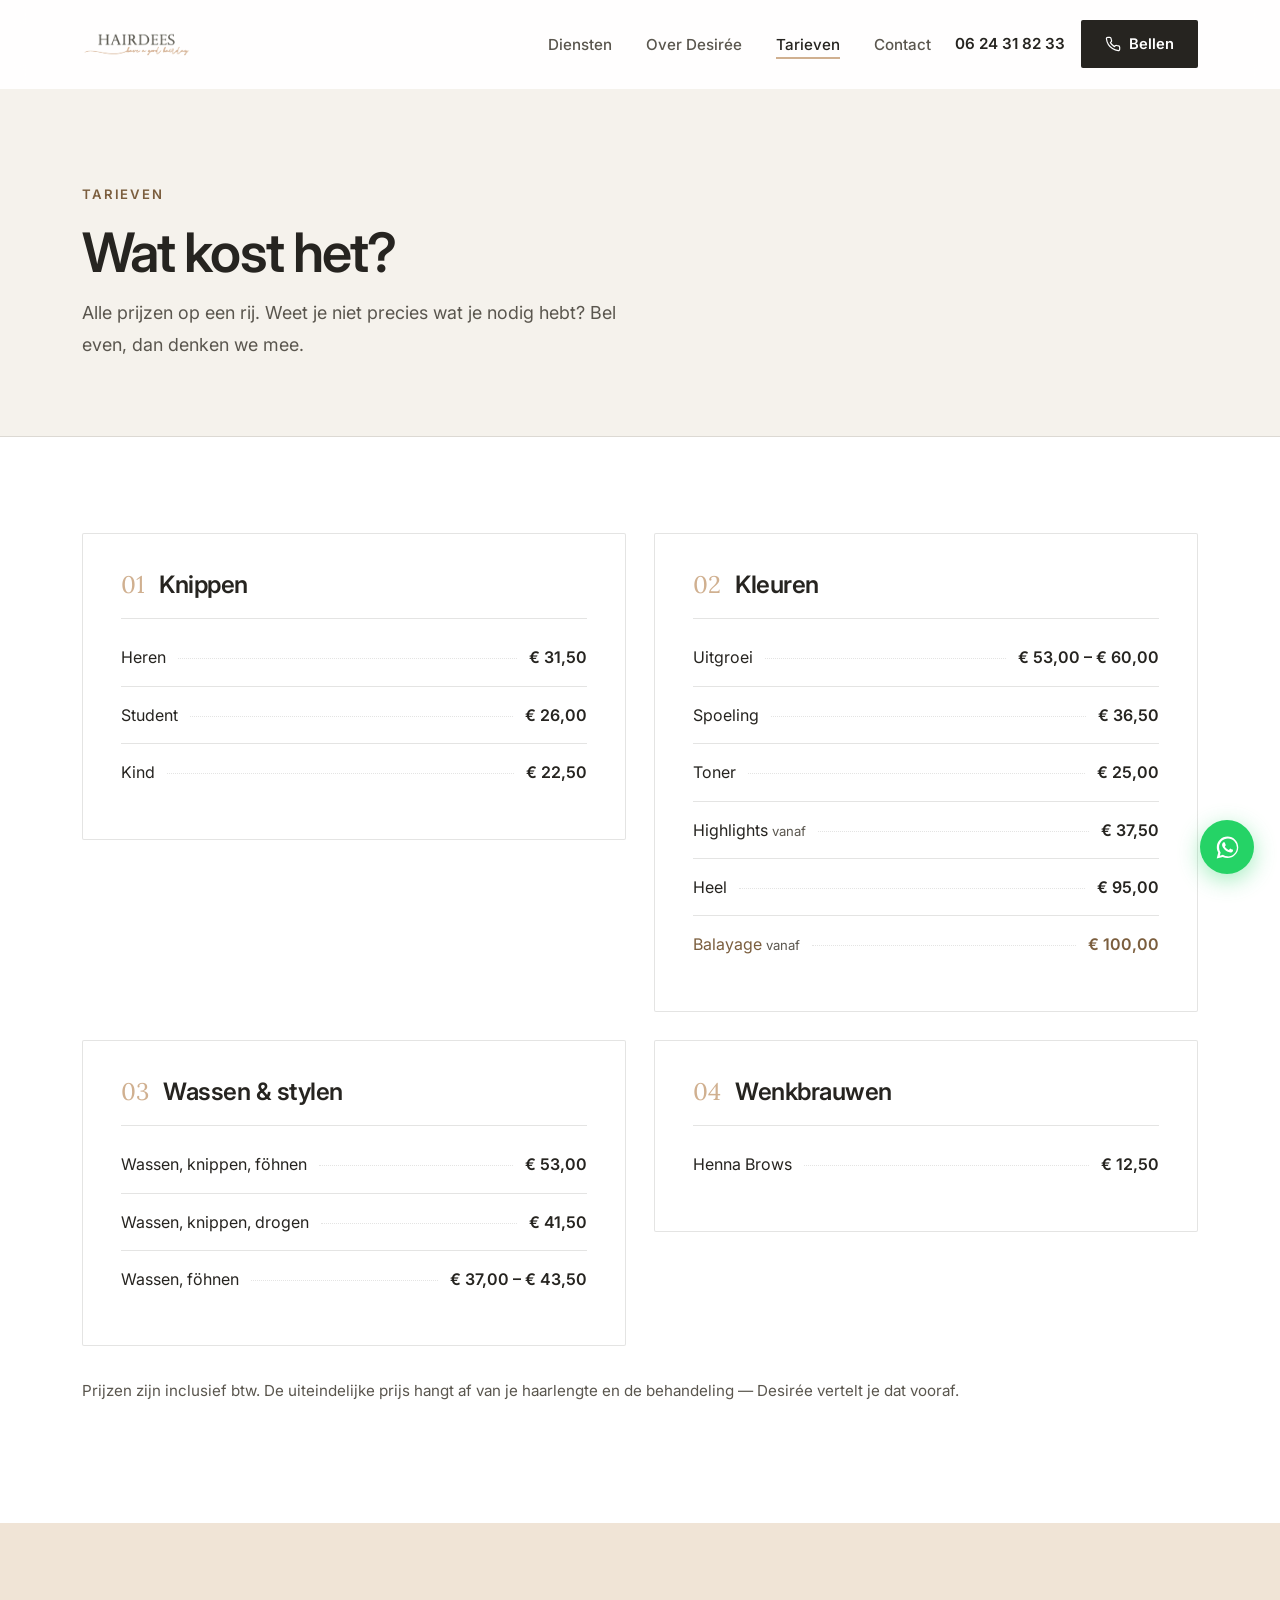
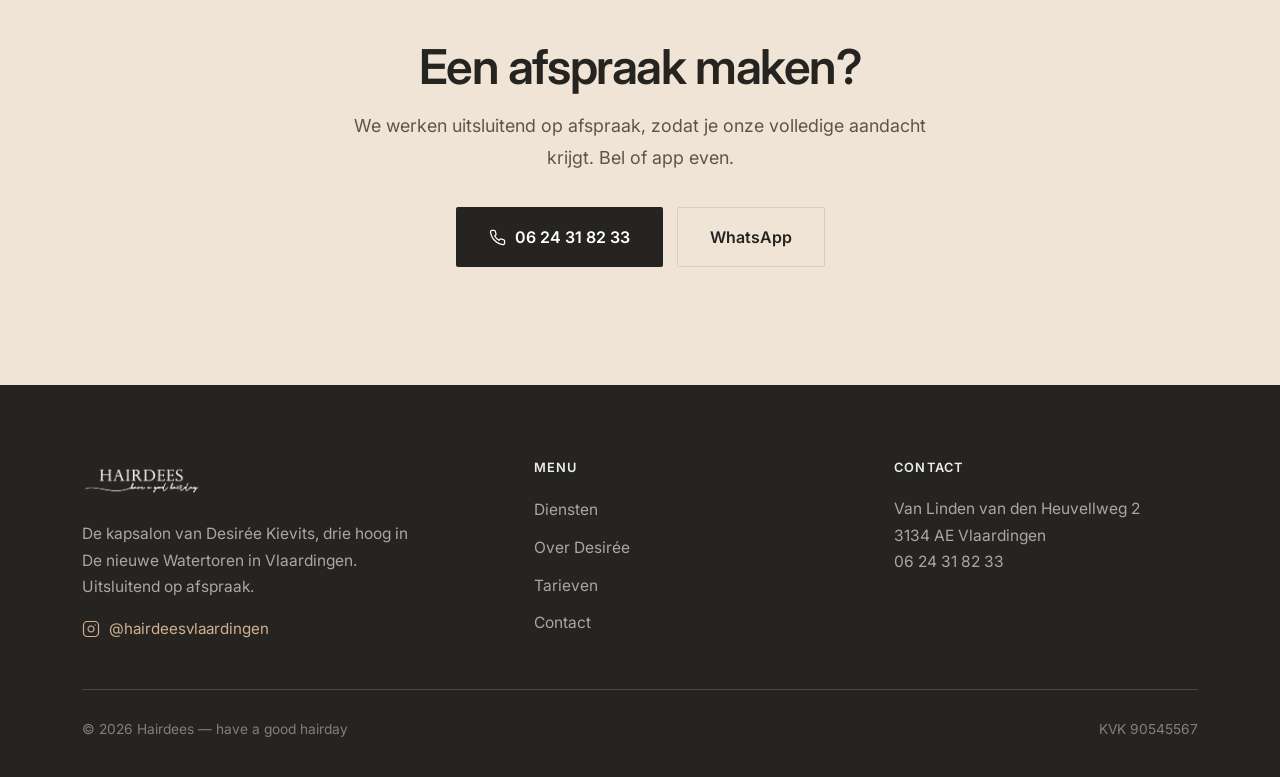
==== commit 58631d4d: "Rebuild site as a photo-led salon page Reworks both pages into the structure of a conventional, conv" ====
--- a/tarieven.html
+++ b/tarieven.html
@@ -1,217 +1,263 @@
 <!DOCTYPE html>
 <html lang="nl">
 <head>
-    <meta charset="UTF-8">
-    <meta name="viewport" content="width=device-width, initial-scale=1.0">
-    <title>Tarieven — Hairdees</title>
-    <meta name="description" content="Tarieven van Hairdees — kapsalon in De nieuwe Watertoren, Vlaardingen. Knippen, kleuren, wassen, föhnen en meer. Uitsluitend op afspraak.">
-    <link rel="stylesheet" href="styles.css">
-    <link rel="icon" type="image/png" href="logo.png">
-    <link rel="preconnect" href="https://fonts.googleapis.com">
-    <link rel="preconnect" href="https://fonts.gstatic.com" crossorigin>
-    <link href="https://fonts.googleapis.com/css2?family=Bodoni+Moda:ital,opsz,wght@0,6..96,400;0,6..96,500;0,6..96,700;1,6..96,400&family=Cormorant+Garamond:ital,wght@0,400;0,500;1,400;1,500&family=Inter:wght@300;400;500;600&display=swap" rel="stylesheet">
+<meta charset="UTF-8">
+<meta name="viewport" content="width=device-width, initial-scale=1.0">
+<title>Tarieven — Hairdees Vlaardingen</title>
+<meta name="description" content="De tarieven van Hairdees in Vlaardingen: knippen, kleuren, balayage, wassen en föhnen en Henna Brows. Uitsluitend op afspraak.">
+<link rel="icon" type="image/png" href="logo.png">
+<link rel="preconnect" href="https://fonts.googleapis.com">
+<link rel="preconnect" href="https://fonts.gstatic.com" crossorigin>
+<link href="https://fonts.googleapis.com/css2?family=Inter:wght@400;500;600;700&family=Lora:ital,wght@0,500;1,400;1,500&display=swap" rel="stylesheet">
+<link rel="stylesheet" href="styles.css">
 </head>
 <body>
 
-<!-- Navigation -->
-<nav class="navbar" id="navbar">
-    <div class="nav-container">
-        <a href="index.html" class="nav-logo">
-            <span class="nav-brand">HAIRDEES</span>
+<!-- Header -->
+<header class="site-header" id="siteHeader">
+    <div class="header-inner">
+        <a href="index.html" class="header-logo" aria-label="Hairdees — naar de homepage">
+            <img src="logo-transparent.png" alt="Hairdees">
         </a>
-        <button class="nav-toggle" aria-label="Menu" onclick="toggleMenu()">
-            <span></span><span></span><span></span>
-        </button>
-        <ul class="nav-links" id="navLinks">
-            <li><a href="index.html">Home</a></li>
+
+        <ul class="header-nav">
+            <li><a href="index.html#diensten">Diensten</a></li>
             <li><a href="index.html#over">Over Desirée</a></li>
-            <li><a href="index.html#diensten">Diensten</a></li>
-            <li><a href="tarieven.html" class="nav-active">Tarieven</a></li>
-            <li><a href="index.html#locatie">Locatie</a></li>
-            <li><a href="index.html#contact" class="nav-cta">Maak een afspraak</a></li>
+            <li><a href="tarieven.html" class="is-current" aria-current="page">Tarieven</a></li>
+            <li><a href="index.html#contact">Contact</a></li>
         </ul>
-    </div>
-</nav>
-
-<!-- Page Header -->
-<section class="page-header">
+
+        <div class="header-phone">
+            <a href="tel:+31624318233" class="header-phone-number">06 24 31 82 33</a>
+            <a href="tel:+31624318233" class="header-cta">
+                <svg viewBox="0 0 24 24" fill="none" stroke="currentColor" stroke-width="1.8" stroke-linecap="round" stroke-linejoin="round"><path d="M22 16.92v3a2 2 0 0 1-2.18 2 19.79 19.79 0 0 1-8.63-3.07 19.5 19.5 0 0 1-6-6 19.79 19.79 0 0 1-3.07-8.67A2 2 0 0 1 4.11 2h3a2 2 0 0 1 2 1.72c.127.96.361 1.903.7 2.81a2 2 0 0 1-.45 2.11L8.09 9.91a16 16 0 0 0 6 6l1.27-1.27a2 2 0 0 1 2.11-.45c.907.339 1.85.573 2.81.7A2 2 0 0 1 22 16.92z"/></svg>
+                Bellen
+            </a>
+            <button class="nav-toggle" id="navToggle" aria-label="Menu openen" aria-expanded="false" aria-controls="mobileNav">
+                <span></span><span></span><span></span>
+            </button>
+        </div>
+    </div>
+    <ul class="mobile-nav" id="mobileNav">
+        <li><a href="index.html#diensten">Diensten</a></li>
+        <li><a href="index.html#over">Over Desirée</a></li>
+        <li><a href="tarieven.html">Tarieven</a></li>
+        <li><a href="index.html#contact">Contact</a></li>
+        <li><a href="tel:+31624318233">Bel 06 24 31 82 33</a></li>
+    </ul>
+</header>
+
+<!-- Page hero -->
+<section class="page-hero">
     <div class="container">
-        <span class="section-tag">Prijzen</span>
-        <h1>Tarieven</h1>
-        <p>Transparante prijzen voor al onze diensten. Alle behandelingen uitsluitend op afspraak.</p>
+        <span class="eyebrow">Tarieven</span>
+        <h1>Wat kost het?</h1>
+        <p class="lead">Alle prijzen op een rij. Weet je niet precies wat je nodig hebt? Bel even, dan denken we mee.</p>
     </div>
 </section>
 
-<!-- Pricing Grid -->
+<!-- Prijzen -->
 <section class="pricing">
     <div class="container">
-
-        <!-- Kleuren -->
-        <div class="price-category reveal" id="kleuren">
-            <div class="category-header">
-                <span class="category-icon"><svg viewBox="0 0 24 24" fill="none" stroke="currentColor" stroke-width="1.2" stroke-linecap="round" stroke-linejoin="round"><circle cx="12" cy="12" r="9"/><path d="M12 3a9 9 0 0 0 0 18 4.5 4.5 0 0 0 0-9 4.5 4.5 0 0 1 0-9z"/></svg></span>
-                <h2>Kleuren</h2>
-            </div>
-            <div class="price-list">
-                <div class="price-item">
-                    <div class="price-name">Uitgroei</div>
-                    <div class="price-dots"></div>
-                    <div class="price-value">€ 53,00 – € 60,00</div>
-                </div>
-                <div class="price-item">
-                    <div class="price-name">Spoeling</div>
-                    <div class="price-dots"></div>
-                    <div class="price-value">€ 36,50</div>
-                </div>
-                <div class="price-item">
-                    <div class="price-name">Toner</div>
-                    <div class="price-dots"></div>
-                    <div class="price-value">€ 25,00</div>
-                </div>
-                <div class="price-item">
-                    <div class="price-name">Highlights <span class="price-from">v.a.</span></div>
-                    <div class="price-dots"></div>
-                    <div class="price-value">€ 37,50</div>
-                </div>
-                <div class="price-item">
-                    <div class="price-name">Heel</div>
-                    <div class="price-dots"></div>
-                    <div class="price-value">€ 95,00</div>
-                </div>
-                <div class="price-item price-item-highlight">
-                    <div class="price-name">Balayage <span class="price-from">v.a.</span></div>
-                    <div class="price-dots"></div>
-                    <div class="price-value">€ 100,00</div>
-                </div>
-            </div>
-        </div>
-
-        <!-- Wassen & Stylen -->
-        <div class="price-category reveal" id="wassen-stylen">
-            <div class="category-header">
-                <span class="category-icon"><svg viewBox="0 0 24 24" fill="none" stroke="currentColor" stroke-width="1.2" stroke-linecap="round" stroke-linejoin="round"><path d="M12 2v6"/><circle cx="12" cy="14" r="8"/><path d="M12 14v8"/></svg></span>
-                <h2>Wassen & Stylen</h2>
-            </div>
-            <div class="price-list">
-                <div class="price-item">
-                    <div class="price-name">Wassen, knippen, föhnen</div>
-                    <div class="price-dots"></div>
-                    <div class="price-value">€ 53,00</div>
-                </div>
-                <div class="price-item">
-                    <div class="price-name">Wassen, knippen, drogen</div>
-                    <div class="price-dots"></div>
-                    <div class="price-value">€ 41,50</div>
-                </div>
-                <div class="price-item">
-                    <div class="price-name">Wassen, föhnen</div>
-                    <div class="price-dots"></div>
-                    <div class="price-value">€ 37,00 – € 43,50</div>
-                </div>
-            </div>
-        </div>
-
-        <!-- Knippen -->
-        <div class="price-category reveal" id="knippen">
-            <div class="category-header">
-                <span class="category-icon"><svg viewBox="0 0 24 24" fill="none" stroke="currentColor" stroke-width="1.2" stroke-linecap="round" stroke-linejoin="round"><circle cx="6" cy="6" r="3"/><circle cx="6" cy="18" r="3"/><line x1="20" y1="4" x2="8.12" y2="15.88"/><line x1="14.47" y1="14.48" x2="20" y2="20"/><line x1="8.12" y1="8.12" x2="12" y2="12"/></svg></span>
-                <h2>Knippen</h2>
-            </div>
-            <div class="price-list">
-                <div class="price-item">
-                    <div class="price-name">Heren</div>
-                    <div class="price-dots"></div>
-                    <div class="price-value">€ 31,50</div>
-                </div>
-                <div class="price-item">
-                    <div class="price-name">Student</div>
-                    <div class="price-dots"></div>
-                    <div class="price-value">€ 26,00</div>
-                </div>
-                <div class="price-item">
-                    <div class="price-name">Kind</div>
-                    <div class="price-dots"></div>
-                    <div class="price-value">€ 22,50</div>
-                </div>
-            </div>
-        </div>
-
-        <!-- Wenkbrauwen -->
-        <div class="price-category reveal" id="wenkbrauwen">
-            <div class="category-header">
-                <span class="category-icon"><svg viewBox="0 0 24 24" fill="none" stroke="currentColor" stroke-width="1.2" stroke-linecap="round" stroke-linejoin="round"><path d="M20.84 4.61a5.5 5.5 0 0 0-7.78 0L12 5.67l-1.06-1.06a5.5 5.5 0 0 0-7.78 7.78l1.06 1.06L12 21.23l7.78-7.78 1.06-1.06a5.5 5.5 0 0 0 0-7.78z"/></svg></span>
-                <h2>Wenkbrauwen & Verven</h2>
-            </div>
-            <div class="price-list">
-                <div class="price-item">
-                    <div class="price-name">Henna Brows</div>
-                    <div class="price-dots"></div>
-                    <div class="price-value">€ 12,50</div>
-                </div>
-            </div>
-        </div>
-
-        <!-- CTA -->
-        <div class="price-cta reveal">
-            <p class="price-cta-intro">Wil je een afspraak maken of heb je vragen?</p>
-            <a href="tel:0624318233" class="price-cta-btn">
-                <svg viewBox="0 0 24 24" fill="none" stroke="currentColor" stroke-width="1.5" stroke-linecap="round" stroke-linejoin="round" style="width:20px;height:20px;display:inline-block;vertical-align:middle;margin-right:10px;"><path d="M22 16.92v3a2 2 0 0 1-2.18 2 19.79 19.79 0 0 1-8.63-3.07 19.5 19.5 0 0 1-6-6 19.79 19.79 0 0 1-3.07-8.67A2 2 0 0 1 4.11 2h3a2 2 0 0 1 2 1.72c.127.96.361 1.903.7 2.81a2 2 0 0 1-.45 2.11L8.09 9.91a16 16 0 0 0 6 6l1.27-1.27a2 2 0 0 1 2.11-.45c.907.339 1.85.573 2.81.7A2 2 0 0 1 22 16.92z"/></svg>
-                Bel 06 24 31 82 33
+        <div class="price-grid">
+
+            <div class="price-card reveal" id="knippen">
+                <div class="price-card-head">
+                    <span class="num">01</span>
+                    <h2>Knippen</h2>
+                </div>
+                <div class="price-row">
+                    <span class="price-row-name">Heren</span>
+                    <span class="price-row-dots"></span>
+                    <span class="price-row-value">€ 31,50</span>
+                </div>
+                <div class="price-row">
+                    <span class="price-row-name">Student</span>
+                    <span class="price-row-dots"></span>
+                    <span class="price-row-value">€ 26,00</span>
+                </div>
+                <div class="price-row">
+                    <span class="price-row-name">Kind</span>
+                    <span class="price-row-dots"></span>
+                    <span class="price-row-value">€ 22,50</span>
+                </div>
+            </div>
+
+            <div class="price-card reveal reveal-d1" id="kleuren">
+                <div class="price-card-head">
+                    <span class="num">02</span>
+                    <h2>Kleuren</h2>
+                </div>
+                <div class="price-row">
+                    <span class="price-row-name">Uitgroei</span>
+                    <span class="price-row-dots"></span>
+                    <span class="price-row-value">€ 53,00 – € 60,00</span>
+                </div>
+                <div class="price-row">
+                    <span class="price-row-name">Spoeling</span>
+                    <span class="price-row-dots"></span>
+                    <span class="price-row-value">€ 36,50</span>
+                </div>
+                <div class="price-row">
+                    <span class="price-row-name">Toner</span>
+                    <span class="price-row-dots"></span>
+                    <span class="price-row-value">€ 25,00</span>
+                </div>
+                <div class="price-row">
+                    <span class="price-row-name">Highlights <em>vanaf</em></span>
+                    <span class="price-row-dots"></span>
+                    <span class="price-row-value">€ 37,50</span>
+                </div>
+                <div class="price-row">
+                    <span class="price-row-name">Heel</span>
+                    <span class="price-row-dots"></span>
+                    <span class="price-row-value">€ 95,00</span>
+                </div>
+                <div class="price-row price-row-feature">
+                    <span class="price-row-name">Balayage <em>vanaf</em></span>
+                    <span class="price-row-dots"></span>
+                    <span class="price-row-value">€ 100,00</span>
+                </div>
+            </div>
+
+            <div class="price-card reveal" id="wassen-stylen">
+                <div class="price-card-head">
+                    <span class="num">03</span>
+                    <h2>Wassen &amp; stylen</h2>
+                </div>
+                <div class="price-row">
+                    <span class="price-row-name">Wassen, knippen, föhnen</span>
+                    <span class="price-row-dots"></span>
+                    <span class="price-row-value">€ 53,00</span>
+                </div>
+                <div class="price-row">
+                    <span class="price-row-name">Wassen, knippen, drogen</span>
+                    <span class="price-row-dots"></span>
+                    <span class="price-row-value">€ 41,50</span>
+                </div>
+                <div class="price-row">
+                    <span class="price-row-name">Wassen, föhnen</span>
+                    <span class="price-row-dots"></span>
+                    <span class="price-row-value">€ 37,00 – € 43,50</span>
+                </div>
+            </div>
+
+            <div class="price-card reveal reveal-d1" id="wenkbrauwen">
+                <div class="price-card-head">
+                    <span class="num">04</span>
+                    <h2>Wenkbrauwen</h2>
+                </div>
+                <div class="price-row">
+                    <span class="price-row-name">Henna Brows</span>
+                    <span class="price-row-dots"></span>
+                    <span class="price-row-value">€ 12,50</span>
+                </div>
+            </div>
+
+            <p class="price-note reveal">Prijzen zijn inclusief btw. De uiteindelijke prijs hangt af van je haarlengte en de behandeling — Desirée vertelt je dat vooraf.</p>
+        </div>
+    </div>
+</section>
+
+<!-- Slot-CTA -->
+<section class="cta-band">
+    <div class="container-narrow reveal">
+        <h2>Een afspraak maken?</h2>
+        <p class="lead">We werken uitsluitend op afspraak, zodat je onze volledige aandacht krijgt. Bel of app even.</p>
+        <div class="cta-actions">
+            <a href="tel:+31624318233" class="btn btn-dark">
+                <svg viewBox="0 0 24 24" fill="none" stroke="currentColor" stroke-width="1.8" stroke-linecap="round" stroke-linejoin="round"><path d="M22 16.92v3a2 2 0 0 1-2.18 2 19.79 19.79 0 0 1-8.63-3.07 19.5 19.5 0 0 1-6-6 19.79 19.79 0 0 1-3.07-8.67A2 2 0 0 1 4.11 2h3a2 2 0 0 1 2 1.72c.127.96.361 1.903.7 2.81a2 2 0 0 1-.45 2.11L8.09 9.91a16 16 0 0 0 6 6l1.27-1.27a2 2 0 0 1 2.11-.45c.907.339 1.85.573 2.81.7A2 2 0 0 1 22 16.92z"/></svg>
+                06 24 31 82 33
             </a>
-            <p class="price-cta-note">Uitsluitend op afspraak — we plannen graag een tijdstel dat jou uitkomt.</p>
-        </div>
-
+            <a href="https://wa.me/31624318233" target="_blank" rel="noopener" class="btn btn-outline">WhatsApp</a>
+        </div>
     </div>
 </section>
 
-<!-- WhatsApp float -->
-<a href="https://wa.me/31624318233" target="_blank" rel="noopener" class="whatsapp-float" aria-label="App ons via WhatsApp">
-    <svg viewBox="0 0 32 32"><path d="M16.04 3C9.02 3 3.33 8.69 3.33 15.71c0 2.24.59 4.42 1.7 6.35L3.2 29l7.1-1.86a12.66 12.66 0 0 0 5.74 1.37h.01c7.01 0 12.71-5.69 12.71-12.71S23.05 3 16.04 3zm0 23.32c-1.78 0-3.53-.48-5.06-1.39l-.36-.21-3.75.98 1-3.65-.24-.38a10.53 10.53 0 0 1-1.62-5.63c0-5.83 4.74-10.57 10.58-10.57 2.82 0 5.48 1.1 7.47 3.1a10.5 10.5 0 0 1 3.09 7.48c0 5.83-4.74 10.57-10.57 10.57zm5.8-7.92c-.32-.16-1.88-.93-2.17-1.03-.29-.11-.5-.16-.72.16-.21.32-.82 1.03-1 1.24-.19.21-.37.24-.69.08-.32-.16-1.34-.49-2.55-1.57-.94-.84-1.58-1.88-1.76-2.2-.19-.32-.02-.49.14-.65.14-.14.32-.37.48-.56.16-.19.21-.32.32-.53.11-.21.05-.4-.03-.56-.08-.16-.72-1.72-.98-2.36-.26-.62-.52-.54-.72-.55h-.61c-.21 0-.56.08-.85.4-.29.32-1.11 1.09-1.11 2.65s1.14 3.08 1.3 3.29c.16.21 2.25 3.43 5.45 4.81.76.33 1.36.53 1.82.67.77.25 1.46.21 2.01.13.61-.09 1.88-.77 2.14-1.51.27-.74.27-1.38.19-1.51-.08-.13-.29-.21-.61-.37z"/></svg>
+<!-- WhatsApp -->
+<a href="https://wa.me/31624318233" target="_blank" rel="noopener" class="whatsapp-float" aria-label="Stuur een WhatsApp-bericht">
+    <svg viewBox="0 0 32 32" aria-hidden="true"><path d="M16.04 3C9.02 3 3.33 8.69 3.33 15.71c0 2.24.59 4.42 1.7 6.35L3.2 29l7.1-1.86a12.66 12.66 0 0 0 5.74 1.37h.01c7.01 0 12.71-5.69 12.71-12.71S23.05 3 16.04 3zm0 23.32c-1.78 0-3.53-.48-5.06-1.39l-.36-.21-3.75.98 1-3.65-.24-.38a10.53 10.53 0 0 1-1.62-5.63c0-5.83 4.74-10.57 10.58-10.57 2.82 0 5.48 1.1 7.47 3.1a10.5 10.5 0 0 1 3.09 7.48c0 5.83-4.74 10.57-10.57 10.57zm5.8-7.92c-.32-.16-1.88-.93-2.17-1.03-.29-.11-.5-.16-.72.16-.21.32-.82 1.03-1 1.24-.19.21-.37.24-.69.08-.32-.16-1.34-.49-2.55-1.57-.94-.84-1.58-1.88-1.76-2.2-.19-.32-.02-.49.14-.65.14-.14.32-.37.48-.56.16-.19.21-.32.32-.53.11-.21.05-.4-.03-.56-.08-.16-.72-1.72-.98-2.36-.26-.62-.52-.54-.72-.55h-.61c-.21 0-.56.08-.85.4-.29.32-1.11 1.09-1.11 2.65s1.14 3.08 1.3 3.29c.16.21 2.25 3.43 5.45 4.81.76.33 1.36.53 1.82.67.77.25 1.46.21 2.01.13.61-.09 1.88-.77 2.14-1.51.27-.74.27-1.38.19-1.51-.08-.13-.29-.21-.61-.37z"/></svg>
 </a>
 
 <!-- Footer -->
-<footer class="footer">
-    <div class="container footer-content">
-        <div class="footer-left">
-            <span class="footer-brand">HAIRDEES</span>
-            <p class="footer-tagline">have a good hair day</p>
-            <a href="https://www.instagram.com/hairdeesvlaardingen/" target="_blank" rel="noopener" class="footer-social" aria-label="Instagram">
-                <svg viewBox="0 0 24 24" fill="none" stroke="currentColor" stroke-width="1.5" stroke-linecap="round" stroke-linejoin="round"><rect x="2" y="2" width="20" height="20" rx="5" ry="5"/><path d="M16 11.37A4 4 0 1 1 12.63 8 4 4 0 0 1 16 11.37z"/><line x1="17.5" y1="6.5" x2="17.51" y2="6.5"/></svg>
-            </a>
-        </div>
-        <div class="footer-right">
-            <p class="footer-name">Hairdees — Dé kapster in Vlaardingen</p>
-            <p class="footer-contact">06 24 31 82 33 · <a href="tel:0624318233">Bel of stuur een berichtje</a></p>
-            <p class="footer-copy">© 2026 Hairdees · KVK 90545567 · Alle rechten voorbehouden.</p>
+<footer class="site-footer">
+    <div class="container">
+        <div class="footer-top">
+            <div>
+                <div class="footer-logo"><img src="logo-transparent.png" alt="Hairdees"></div>
+                <p class="footer-blurb">De kapsalon van Desirée Kievits, drie hoog in De nieuwe Watertoren in Vlaardingen. Uitsluitend op afspraak.</p>
+                <a href="https://www.instagram.com/hairdeesvlaardingen/" target="_blank" rel="noopener" class="footer-social">
+                    <svg viewBox="0 0 24 24" fill="none" stroke="currentColor" stroke-width="1.6" stroke-linecap="round" stroke-linejoin="round"><rect x="2" y="2" width="20" height="20" rx="5" ry="5"/><path d="M16 11.37A4 4 0 1 1 12.63 8 4 4 0 0 1 16 11.37z"/><line x1="17.5" y1="6.5" x2="17.51" y2="6.5"/></svg>
+                    @hairdeesvlaardingen
+                </a>
+            </div>
+
+            <div class="footer-col">
+                <h4>Menu</h4>
+                <ul>
+                    <li><a href="index.html#diensten">Diensten</a></li>
+                    <li><a href="index.html#over">Over Desirée</a></li>
+                    <li><a href="tarieven.html">Tarieven</a></li>
+                    <li><a href="index.html#contact">Contact</a></li>
+                </ul>
+            </div>
+
+            <div class="footer-col">
+                <h4>Contact</h4>
+                <p>
+                    Van Linden van den Heuvellweg 2<br>
+                    3134 AE Vlaardingen<br>
+                    <a href="tel:+31624318233">06 24 31 82 33</a>
+                </p>
+            </div>
+        </div>
+
+        <div class="footer-bottom">
+            <span>© 2026 Hairdees — have a good hairday</span>
+            <span>KVK 90545567</span>
         </div>
     </div>
 </footer>
 
 <script>
-function toggleMenu() {
-    document.getElementById('navLinks').classList.toggle('nav-open');
-}
-document.querySelectorAll('.nav-links a').forEach(link => {
-    link.addEventListener('click', () => {
-        document.getElementById('navLinks').classList.remove('nav-open');
+(function () {
+    var toggle = document.getElementById('navToggle');
+    var mobileNav = document.getElementById('mobileNav');
+
+    toggle.addEventListener('click', function () {
+        var open = mobileNav.classList.toggle('is-open');
+        toggle.setAttribute('aria-expanded', String(open));
+        toggle.setAttribute('aria-label', open ? 'Menu sluiten' : 'Menu openen');
     });
-});
-window.addEventListener('scroll', () => {
-    const nav = document.getElementById('navbar');
-    if (window.scrollY > 40) nav.classList.add('scrolled');
-    else nav.classList.remove('scrolled');
-});
-
-// Scroll reveal animation
-const observer = new IntersectionObserver((entries) => {
-    entries.forEach(entry => {
-        if (entry.isIntersecting) {
-            entry.target.classList.add('visible');
-        }
+
+    mobileNav.querySelectorAll('a').forEach(function (link) {
+        link.addEventListener('click', function () {
+            mobileNav.classList.remove('is-open');
+            toggle.setAttribute('aria-expanded', 'false');
+        });
     });
-}, { threshold: 0.15, rootMargin: '0px 0px -40px 0px' });
-
-document.querySelectorAll('.reveal').forEach(el => observer.observe(el));
+
+    var header = document.getElementById('siteHeader');
+    window.addEventListener('scroll', function () {
+        header.classList.toggle('scrolled', window.scrollY > 24);
+    }, { passive: true });
+
+    var items = document.querySelectorAll('.reveal');
+    if (!('IntersectionObserver' in window)) {
+        items.forEach(function (el) { el.classList.add('is-visible'); });
+        return;
+    }
+    var io = new IntersectionObserver(function (entries) {
+        entries.forEach(function (entry) {
+            if (entry.isIntersecting) {
+                entry.target.classList.add('is-visible');
+                io.unobserve(entry.target);
+            }
+        });
+    }, { threshold: 0.12, rootMargin: '0px 0px -60px 0px' });
+
+    items.forEach(function (el) { io.observe(el); });
+})();
 </script>
 
 </body>
--- a/styles.css
+++ b/styles.css
@@ -1,4 +1,11 @@
-/* ===== Reset & Base ===== */
+/* ===========================================================
+   HAIRDEES — Vlaardingen
+   Palette sampled from the salon's own logo:
+   olive-taupe #585850 (wordmark) and sand #D0B090 (script).
+   Both also read straight out of the salon interior: concrete,
+   warm wood, olive cabinetry, sandstone floor.
+   =========================================================== */
+
 *, *::before, *::after {
     box-sizing: border-box;
     margin: 0;
@@ -6,1440 +13,988 @@
 }
 
 :root {
-    --gold: #d5b294;
-    --gold-light: #e3c9ae;
-    --gold-dark: #b8946f;
-    --dark: #2a2520;
-    --dark-soft: #3d3530;
-    --warm-grey: #6b6258;
-    --warm-grey-light: #9a8f84;
-    --cream: #f7f1ea;
-    --cream-light: #fbf7f2;
-    --white: #ffffff;
-    --terracotta: #c47a5a;
-    --terracotta-light: #d99878;
-    --terracotta-dark: #a85f3e;
-    --sage: #a8b5a0;
-    --sage-light: #c4d0bc;
-    --sage-dark: #8a9a82;
-    --warm-rose: #e8d5c4;
-    --warm-rose-light: #f0e0d2;
-    --shadow-sm: 0 2px 12px rgba(42, 37, 32, 0.06);
-    --shadow-md: 0 6px 28px rgba(42, 37, 32, 0.10);
-    --shadow-lg: 0 12px 48px rgba(42, 37, 32, 0.16);
-    --shadow-warm: 0 6px 28px rgba(196, 122, 90, 0.15);
-    --radius: 14px;
-    --radius-sm: 10px;
-    --transition: all 0.35s ease;
-    --font-serif: 'Bodoni Moda', Georgia, serif;
-    --font-script: 'Cormorant Garamond', Georgia, serif;
-    --font-body: 'Inter', system-ui, -apple-system, sans-serif;
+    --olive: #585850;
+    --olive-deep: #42423b;
+    --sand: #d0b090;
+    --sand-soft: #e3cdb4;
+    --sand-pale: #f0e4d6;
+    /* darkened sand that still passes contrast on light backgrounds */
+    --sand-text: #7b5e3e;
+    --ink: #262420;
+    --ink-soft: #5a564e;
+    --bg: #ffffff;
+    --bg-warm: #f5f2ec;
+    --line: rgba(88, 88, 80, 0.16);
+    --line-dark: rgba(255, 255, 255, 0.16);
+
+    --radius: 2px;
+    --ease: cubic-bezier(0.22, 1, 0.36, 1);
+    --shadow: 0 18px 48px rgba(38, 36, 32, 0.12);
+
+    --font-sans: 'Inter', system-ui, -apple-system, sans-serif;
+    --font-serif: 'Lora', Georgia, serif;
 }
 
 html {
     scroll-behavior: smooth;
-    scroll-padding-top: 72px;
+    scroll-padding-top: 90px;
     font-size: 16px;
+    -webkit-text-size-adjust: 100%;
 }
 
 body {
-    font-family: var(--font-body);
-    color: var(--dark);
-    line-height: 1.7;
-    background-color: var(--cream-light);
+    font-family: var(--font-sans);
+    color: var(--ink);
+    line-height: 1.65;
+    background: var(--bg);
     -webkit-font-smoothing: antialiased;
     -moz-osx-font-smoothing: grayscale;
-}
+    overflow-x: hidden;
+}
+
+img { max-width: 100%; display: block; }
+a { color: inherit; }
 
 .container {
-    max-width: 1080px;
+    max-width: 1180px;
     margin: 0 auto;
-    padding: 0 28px;
-}
-
-/* ===== Navbar ===== */
-.navbar {
+    padding: 0 32px;
+}
+
+.container-narrow {
+    max-width: 860px;
+    margin: 0 auto;
+    padding: 0 32px;
+}
+
+:where(a, button):focus-visible {
+    outline: 2px solid var(--sand-text);
+    outline-offset: 3px;
+}
+
+@media (prefers-reduced-motion: reduce) {
+    html { scroll-behavior: auto; }
+    *, *::before, *::after {
+        animation-duration: 0.001ms !important;
+        animation-iteration-count: 1 !important;
+        transition-duration: 0.001ms !important;
+    }
+}
+
+/* ===== Header ===== */
+.site-header {
     position: fixed;
     top: 0;
     left: 0;
     width: 100%;
-    background: rgba(251, 247, 242, 0.96);
-    backdrop-filter: blur(16px);
-    -webkit-backdrop-filter: blur(16px);
     z-index: 1000;
-    transition: var(--transition);
-    border-bottom: 1px solid rgba(213, 178, 148, 0.15);
-}
-
-.navbar.scrolled {
-    box-shadow: 0 4px 24px rgba(42, 37, 32, 0.06);
-    background: rgba(251, 247, 242, 0.98);
-}
-
-.nav-container {
-    max-width: 1080px;
+    background: rgba(255, 255, 255, 0.92);
+    backdrop-filter: blur(12px);
+    -webkit-backdrop-filter: blur(12px);
+    border-bottom: 1px solid transparent;
+    transition: border-color 0.3s var(--ease), background 0.3s var(--ease);
+}
+
+.site-header.scrolled {
+    border-bottom-color: var(--line);
+    background: rgba(255, 255, 255, 0.98);
+}
+
+.header-inner {
+    max-width: 1180px;
     margin: 0 auto;
-    padding: 0 28px;
-    height: 72px;
+    padding: 0 32px;
+    height: 88px;
     display: flex;
     align-items: center;
     justify-content: space-between;
-}
-
-.nav-logo {
-    display: flex;
-    align-items: center;
-    text-decoration: none;
-}
-
-.nav-brand {
-    font-family: var(--font-serif);
-    font-size: 1.5rem;
-    font-weight: 700;
-    letter-spacing: 0.08em;
-    color: var(--dark);
-}
-
-.nav-logo-img {
-    height: 44px;
-    width: auto;
-    display: block;
-}
-
-.nav-links {
+    gap: 24px;
+}
+
+.header-logo { display: flex; align-items: center; flex-shrink: 0; }
+.header-logo img { height: 42px; width: auto; }
+
+.header-nav {
     display: flex;
     list-style: none;
-    gap: 32px;
-    align-items: center;
-}
-
-.nav-links a {
+    gap: 34px;
+    align-items: center;
+    margin-left: auto;
+}
+
+.header-nav a {
     text-decoration: none;
-    color: var(--dark);
-    font-weight: 400;
-    font-size: 0.88rem;
-    letter-spacing: 0.03em;
-    text-transform: uppercase;
-    transition: var(--transition);
+    font-size: 0.95rem;
+    font-weight: 500;
+    color: var(--ink-soft);
     position: relative;
-}
-
-.nav-links a:not(.nav-cta)::after {
+    transition: color 0.25s var(--ease);
+}
+
+.header-nav a::after {
     content: '';
     position: absolute;
-    bottom: -6px;
-    left: 50%;
-    width: 0;
+    left: 0;
+    bottom: -5px;
+    width: 100%;
     height: 1.5px;
-    background: var(--gold);
-    transition: width 0.3s ease, left 0.3s ease;
-}
-
-.nav-links a:not(.nav-cta):hover {
-    color: var(--gold-dark);
-}
-
-.nav-links a:not(.nav-cta):hover::after {
-    width: 100%;
-    left: 0;
-}
-
-.nav-cta {
-    background: var(--terracotta);
-    color: var(--white) !important;
-    padding: 11px 28px;
-    border-radius: 100px;
-    font-weight: 500 !important;
-    font-size: 0.82rem;
-    letter-spacing: 0.04em;
-    text-transform: uppercase;
-    transition: var(--transition);
-}
-
-.nav-cta:hover {
-    background: var(--terracotta-dark);
-    transform: translateY(-1px);
-    box-shadow: 0 4px 16px rgba(196, 122, 90, 0.4);
-}
+    background: var(--sand);
+    transform: scaleX(0);
+    transform-origin: right;
+    transition: transform 0.3s var(--ease);
+}
+
+.header-nav a:hover { color: var(--ink); }
+.header-nav a:hover::after { transform: scaleX(1); transform-origin: left; }
+.header-nav a.is-current { color: var(--ink); }
+.header-nav a.is-current::after { transform: scaleX(1); }
+
+.header-phone {
+    display: flex;
+    align-items: center;
+    gap: 16px;
+    flex-shrink: 0;
+}
+
+.header-phone-number {
+    font-size: 0.95rem;
+    font-weight: 600;
+    color: var(--ink);
+    text-decoration: none;
+    white-space: nowrap;
+}
+
+.header-cta {
+    display: inline-flex;
+    align-items: center;
+    gap: 8px;
+    background: var(--ink);
+    color: var(--bg);
+    padding: 12px 24px;
+    border-radius: var(--radius);
+    text-decoration: none;
+    font-size: 0.92rem;
+    font-weight: 600;
+    white-space: nowrap;
+    transition: background 0.25s var(--ease);
+}
+
+.header-cta:hover { background: var(--olive); }
+.header-cta svg { width: 16px; height: 16px; }
+
+.mobile-nav { display: none; }
 
 .nav-toggle {
     display: none;
     flex-direction: column;
+    justify-content: center;
     gap: 5px;
+    width: 44px;
+    height: 44px;
     background: none;
     border: none;
     cursor: pointer;
-    padding: 8px;
 }
 
 .nav-toggle span {
     display: block;
-    width: 24px;
+    width: 22px;
     height: 1.5px;
-    background: var(--dark);
-    border-radius: 2px;
-    transition: var(--transition);
-}
+    background: var(--ink);
+    transition: transform 0.3s var(--ease), opacity 0.2s var(--ease);
+}
+
+.nav-toggle[aria-expanded="true"] span:nth-child(1) { transform: translateY(6.5px) rotate(45deg); }
+.nav-toggle[aria-expanded="true"] span:nth-child(2) { opacity: 0; }
+.nav-toggle[aria-expanded="true"] span:nth-child(3) { transform: translateY(-6.5px) rotate(-45deg); }
+
+/* ===== Buttons ===== */
+.btn {
+    display: inline-flex;
+    align-items: center;
+    justify-content: center;
+    gap: 9px;
+    padding: 16px 32px;
+    border-radius: var(--radius);
+    text-decoration: none;
+    font-size: 1rem;
+    font-weight: 600;
+    border: 1.5px solid transparent;
+    cursor: pointer;
+    transition: background 0.25s var(--ease), color 0.25s var(--ease),
+                border-color 0.25s var(--ease), transform 0.25s var(--ease);
+}
+
+.btn svg { width: 17px; height: 17px; flex-shrink: 0; }
+
+.btn-primary { background: var(--sand); color: var(--ink); }
+.btn-primary:hover { background: var(--sand-soft); transform: translateY(-2px); }
+
+.btn-outline-light { border-color: rgba(255, 255, 255, 0.45); color: #fff; }
+.btn-outline-light:hover { background: rgba(255, 255, 255, 0.12); border-color: #fff; }
+
+.btn-dark { background: var(--ink); color: var(--bg); }
+.btn-dark:hover { background: var(--olive); transform: translateY(-2px); }
+
+.btn-outline { border-color: var(--line); color: var(--ink); }
+.btn-outline:hover { border-color: var(--olive); background: var(--bg-warm); }
 
 /* ===== Hero ===== */
 .hero {
     position: relative;
     min-height: 100vh;
     display: flex;
-    align-items: center;
-    justify-content: center;
-    text-align: center;
+    align-items: flex-end;
     overflow: hidden;
-    background: var(--dark);
-}
-
-.hero-bg-image {
+    background: var(--olive-deep);
+}
+
+.hero-photo {
     position: absolute;
     inset: 0;
-    background: url('salon-interior.png') center center / cover no-repeat;
-    z-index: 0;
-    filter: brightness(0.5) blur(2px);
-}
-
-.hero-bg {
+    width: 100%;
+    height: 100%;
+    object-fit: cover;
+    object-position: center 42%;
+    animation: heroZoom 14s var(--ease) forwards;
+}
+
+@keyframes heroZoom {
+    from { transform: scale(1.08); }
+    to { transform: scale(1); }
+}
+
+.hero-scrim {
     position: absolute;
     inset: 0;
     background:
-        radial-gradient(ellipse at center, rgba(42, 37, 32, 0.3) 0%, rgba(42, 37, 32, 0.65) 60%, rgba(42, 37, 32, 0.85) 100%),
-        linear-gradient(165deg, rgba(42, 37, 32, 0.6) 0%, rgba(61, 53, 48, 0.5) 50%, rgba(42, 37, 32, 0.7) 100%);
-    z-index: 1;
-}
-
-.hero-content {
+        linear-gradient(180deg, rgba(38, 36, 32, 0.52) 0%, rgba(38, 36, 32, 0.12) 32%, rgba(38, 36, 32, 0.78) 100%),
+        linear-gradient(94deg, rgba(38, 36, 32, 0.6) 0%, rgba(38, 36, 32, 0.12) 62%);
+}
+
+.hero-inner {
     position: relative;
     z-index: 2;
-    max-width: 680px;
-    padding: 120px 28px 80px;
-}
-
-.hero-brand {
-    margin-bottom: 24px;
+    width: 100%;
+    max-width: 1180px;
+    margin: 0 auto;
+    padding: 0 32px 92px;
+}
+
+.hero-badge {
+    display: inline-flex;
+    align-items: center;
+    gap: 10px;
+    padding: 9px 18px;
+    border: 1px solid rgba(255, 255, 255, 0.32);
+    border-radius: 100px;
+    background: rgba(38, 36, 32, 0.35);
+    backdrop-filter: blur(6px);
+    -webkit-backdrop-filter: blur(6px);
+    color: #fff;
+    font-size: 0.85rem;
+    font-weight: 500;
+    letter-spacing: 0.01em;
+    margin-bottom: 26px;
+}
+
+.hero-badge svg { width: 15px; height: 15px; color: var(--sand); }
+
+.hero-eyebrow {
+    font-size: 0.95rem;
+    font-weight: 500;
+    color: var(--sand);
+    margin-bottom: 14px;
+}
+
+.hero h1 {
+    font-size: clamp(2.6rem, 6.6vw, 5rem);
+    font-weight: 600;
+    line-height: 1.02;
+    letter-spacing: -0.035em;
+    color: #fff;
+    max-width: 14ch;
+    margin-bottom: 22px;
+}
+
+.hero-sub {
+    font-size: clamp(1.02rem, 1.5vw, 1.18rem);
+    line-height: 1.7;
+    color: rgba(255, 255, 255, 0.84);
+    max-width: 46ch;
+    margin-bottom: 36px;
+}
+
+.hero-actions { display: flex; gap: 14px; flex-wrap: wrap; }
+
+/* staged entrance */
+.hero-badge, .hero-eyebrow, .hero h1, .hero-sub, .hero-actions {
     opacity: 0;
-    animation: fadeInUp 0.9s ease forwards;
-}
-
-.brand-name {
+    animation: riseIn 0.85s var(--ease) forwards;
+}
+.hero-badge    { animation-delay: 0.15s; }
+.hero-eyebrow  { animation-delay: 0.26s; }
+.hero h1       { animation-delay: 0.34s; }
+.hero-sub      { animation-delay: 0.46s; }
+.hero-actions  { animation-delay: 0.58s; }
+
+@keyframes riseIn {
+    from { opacity: 0; transform: translateY(22px); }
+    to   { opacity: 1; transform: translateY(0); }
+}
+
+/* ===== Ticker ===== */
+.ticker {
+    background: var(--olive);
+    color: var(--sand-pale);
+    padding: 17px 0;
+    overflow: hidden;
+    white-space: nowrap;
+}
+
+.ticker-track {
+    display: inline-flex;
+    align-items: center;
+    animation: tickerScroll 38s linear infinite;
+}
+
+.ticker:hover .ticker-track { animation-play-state: paused; }
+
+.ticker-group {
+    display: inline-flex;
+    align-items: center;
+    flex-shrink: 0;
+}
+
+.ticker-item {
+    display: inline-flex;
+    align-items: center;
+    gap: 14px;
+    padding: 0 26px;
+    font-size: 0.92rem;
+    font-weight: 500;
+    letter-spacing: 0.02em;
+}
+
+.ticker-item::after {
+    content: '';
+    width: 5px;
+    height: 5px;
+    background: var(--sand);
+    transform: rotate(45deg);
+    flex-shrink: 0;
+}
+
+@keyframes tickerScroll {
+    from { transform: translateX(0); }
+    to   { transform: translateX(-50%); }
+}
+
+@media (prefers-reduced-motion: reduce) {
+    .ticker { white-space: normal; }
+    .ticker-track { animation: none; flex-wrap: wrap; justify-content: center; }
+    .ticker-group:last-child { display: none; }
+}
+
+/* ===== Sections ===== */
+section { padding: 120px 0; }
+.section-warm { background: var(--bg-warm); }
+
+.eyebrow {
+    display: block;
+    font-size: 0.82rem;
+    font-weight: 600;
+    letter-spacing: 0.14em;
+    text-transform: uppercase;
+    color: var(--sand-text);
+    margin-bottom: 18px;
+}
+
+h2 {
+    font-size: clamp(2rem, 4vw, 3rem);
+    font-weight: 600;
+    line-height: 1.1;
+    letter-spacing: -0.03em;
+    color: var(--ink);
+}
+
+.lead {
+    font-size: 1.12rem;
+    line-height: 1.75;
+    color: var(--ink-soft);
+}
+
+/* reveal on scroll */
+.reveal {
+    opacity: 0;
+    transform: translateY(26px);
+    transition: opacity 0.75s var(--ease), transform 0.75s var(--ease);
+}
+.reveal.is-visible { opacity: 1; transform: none; }
+.reveal-d1 { transition-delay: 0.08s; }
+.reveal-d2 { transition-delay: 0.16s; }
+.reveal-d3 { transition-delay: 0.24s; }
+
+/* ===== About ===== */
+.about-grid {
+    display: grid;
+    grid-template-columns: 0.95fr 1.05fr;
+    gap: 72px;
+    align-items: center;
+}
+
+.about-photo { position: relative; }
+
+.about-photo img {
+    width: 100%;
+    height: 100%;
+    max-height: 560px;
+    object-fit: cover;
+    border-radius: var(--radius);
+}
+
+.about-photo::after {
+    content: '';
+    position: absolute;
+    inset: 20px -20px -20px 20px;
+    border: 1.5px solid var(--sand);
+    border-radius: var(--radius);
+    z-index: -1;
+}
+
+.about-text h2 { margin-bottom: 22px; }
+.about-text p { color: var(--ink-soft); font-size: 1.06rem; line-height: 1.8; margin-bottom: 18px; }
+.about-text strong { color: var(--ink); font-weight: 600; }
+
+.about-stats {
+    display: flex;
+    gap: 44px;
+    margin: 32px 0;
+    padding: 26px 0;
+    border-top: 1px solid var(--line);
+    border-bottom: 1px solid var(--line);
+}
+
+.about-stat-value {
     font-family: var(--font-serif);
-    font-size: clamp(2.8rem, 8vw, 5.5rem);
-    font-weight: 700;
-    letter-spacing: 0.12em;
-    color: var(--cream);
+    font-size: 2.3rem;
     line-height: 1;
-    margin-bottom: 10px;
-    text-shadow: 0 2px 30px rgba(0, 0, 0, 0.5);
-}
-
-.hero-tagline {
-    font-family: var(--font-script);
+    color: var(--ink);
+    margin-bottom: 6px;
+}
+
+.about-stat-label {
+    font-size: 0.86rem;
+    color: var(--ink-soft);
+    line-height: 1.45;
+}
+
+.signature {
+    font-family: var(--font-serif);
     font-style: italic;
-    font-size: 1.7rem;
-    color: var(--terracotta-light);
-    margin-bottom: 0;
+    font-size: 1.8rem;
+    color: var(--sand-text);
+    line-height: 1;
+    margin-top: 4px;
+}
+
+.signature-intro { font-size: 0.98rem; color: var(--ink-soft); margin-bottom: 8px !important; }
+
+/* ===== Services ===== */
+.services-head {
+    display: flex;
+    justify-content: space-between;
+    align-items: flex-end;
+    gap: 40px;
+    margin-bottom: 56px;
+}
+
+.services-head .lead { max-width: 44ch; margin-top: 16px; }
+
+.services-list { border-top: 1px solid var(--line); }
+
+.service {
+    display: grid;
+    grid-template-columns: 72px 1fr 190px 150px;
+    gap: 28px;
+    align-items: center;
+    padding: 34px 0;
+    border-bottom: 1px solid var(--line);
+    text-decoration: none;
+    color: inherit;
+    position: relative;
+    transition: padding-left 0.35s var(--ease);
+}
+
+.service::before {
+    content: '';
+    position: absolute;
+    left: 0;
+    top: 0;
+    bottom: 0;
+    width: 100%;
+    background: linear-gradient(90deg, rgba(208, 176, 144, 0.14), transparent 55%);
     opacity: 0;
-    animation: fadeInUp 0.9s ease 0.15s forwards;
-    text-shadow: 0 2px 16px rgba(0, 0, 0, 0.4);
-}
-
-.hero-divider {
-    width: 80px;
-    height: 1px;
-    background: linear-gradient(90deg, transparent, var(--terracotta-light), transparent);
-    margin: 0 auto 32px;
-    opacity: 0;
-    animation: fadeInUp 0.9s ease 0.3s forwards;
-}
-
-.hero-title {
+    transition: opacity 0.35s var(--ease);
+    pointer-events: none;
+}
+
+.service:hover { padding-left: 20px; }
+.service:hover::before { opacity: 1; }
+
+.service-num {
     font-family: var(--font-serif);
-    font-size: clamp(1.8rem, 4.5vw, 2.8rem);
-    font-weight: 400;
-    line-height: 1.25;
+    font-size: 1.6rem;
+    color: var(--sand);
+    line-height: 1;
+}
+
+.service-title {
+    display: block;
+    font-size: 1.5rem;
+    font-weight: 600;
+    letter-spacing: -0.02em;
+    color: var(--ink);
+    margin-bottom: 5px;
+}
+
+.service-desc { display: block; font-size: 0.98rem; color: var(--ink-soft); line-height: 1.6; max-width: 52ch; }
+
+.service-price {
+    font-size: 1.05rem;
+    font-weight: 600;
+    color: var(--ink);
+    white-space: nowrap;
+}
+
+.service-price small {
+    display: block;
+    font-size: 0.78rem;
+    font-weight: 500;
+    color: var(--ink-soft);
+    letter-spacing: 0.03em;
+}
+
+.service-go {
+    display: inline-flex;
+    align-items: center;
+    gap: 9px;
+    font-size: 0.9rem;
+    font-weight: 600;
+    color: var(--sand-text);
+    justify-self: end;
+    white-space: nowrap;
+}
+
+.service-go svg { width: 15px; height: 15px; transition: transform 0.3s var(--ease); }
+.service:hover .service-go svg { transform: translateX(5px); }
+
+.services-footnote {
+    margin-top: 32px;
+    font-size: 0.95rem;
+    color: var(--ink-soft);
+}
+
+.services-footnote a { color: var(--sand-text); font-weight: 600; }
+
+/* ===== Quote ===== */
+.quote-band {
+    position: relative;
+    padding: 132px 0;
+    background: var(--olive-deep);
+    color: #fff;
+    overflow: hidden;
+}
+
+.quote-band::before {
+    content: '';
+    position: absolute;
+    inset: 0;
+    background: radial-gradient(ellipse 70% 100% at 50% 0%, rgba(208, 176, 144, 0.16), transparent 70%);
+}
+
+.quote-inner { position: relative; z-index: 1; text-align: center; }
+
+.quote-mark {
+    font-family: var(--font-serif);
+    font-size: 4.5rem;
+    line-height: 0.6;
+    color: var(--sand);
+    display: block;
     margin-bottom: 22px;
-    color: var(--cream);
-    letter-spacing: -0.01em;
-    opacity: 0;
-    animation: fadeInUp 0.9s ease 0.4s forwards;
-    text-shadow: 0 2px 20px rgba(0, 0, 0, 0.4);
-}
-
-.hero-subtitle {
-    font-size: 1.1rem;
-    font-weight: 300;
-    line-height: 1.8;
-    max-width: 520px;
-    margin: 0 auto 38px;
-    color: rgba(247, 241, 234, 0.75);
-    opacity: 0;
-    animation: fadeInUp 0.9s ease 0.55s forwards;
-}
-
-.hero-buttons {
-    display: flex;
-    gap: 16px;
-    justify-content: center;
-    flex-wrap: wrap;
-    opacity: 0;
-    animation: fadeInUp 0.9s ease 0.7s forwards;
-}
-
-@keyframes fadeInUp {
-    from { opacity: 0; transform: translateY(16px); }
-    to { opacity: 1; transform: translateY(0); }
-}
-
-/* ===== Buttons ===== */
-.btn {
-    display: inline-block;
-    padding: 14px 34px;
-    border-radius: 100px;
-    text-decoration: none;
-    font-weight: 500;
-    font-size: 0.95rem;
-    cursor: pointer;
-    transition: var(--transition);
-    border: none;
-    letter-spacing: 0.02em;
-}
-
-.btn-primary {
-    background: var(--terracotta);
-    color: var(--white);
-}
-
-.btn-primary:hover {
-    background: var(--terracotta-dark);
-    transform: translateY(-2px);
-    box-shadow: 0 8px 24px rgba(196, 122, 90, 0.4);
-}
-
-.btn-ghost {
-    background: transparent;
-    border: 1px solid rgba(247, 241, 234, 0.4);
-    color: var(--cream);
-}
-
-.btn-ghost:hover {
-    border-color: var(--terracotta-light);
-    color: var(--terracotta-light);
-    background: rgba(196, 122, 90, 0.08);
-}
-
-/* ===== Sections ===== */
-section {
-    padding: 100px 0;
-}
-
-.section-header {
-    text-align: center;
-    max-width: 560px;
-    margin: 0 auto 56px;
-}
-
-.section-tag {
-    display: inline-block;
-    color: var(--terracotta);
-    font-size: 0.78rem;
-    font-weight: 600;
-    text-transform: uppercase;
-    letter-spacing: 0.14em;
-    margin-bottom: 14px;
-}
-
-.section-header h2 {
-    font-family: var(--font-serif);
-    font-size: clamp(1.9rem, 3.8vw, 2.6rem);
-    font-weight: 400;
-    color: var(--dark);
-    margin-bottom: 14px;
-    letter-spacing: -0.01em;
-}
-
-.section-header p {
-    color: var(--warm-grey);
-    font-size: 1.05rem;
-    font-weight: 300;
-    line-height: 1.7;
-}
-
-/* ===== Quote Section ===== */
-.quote-section {
-    padding: 80px 28px;
-    text-align: center;
-    background: var(--white);
 }
 
 .quote-text {
     font-family: var(--font-serif);
     font-style: italic;
-    font-size: clamp(1.3rem, 3vw, 1.9rem);
     font-weight: 400;
-    color: var(--dark);
-    line-height: 1.6;
-    max-width: 680px;
-    margin: 0 auto 16px;
-    letter-spacing: -0.01em;
-}
-
-.quote-author {
-    font-family: var(--font-script);
-    font-style: italic;
-    font-size: 1.3rem;
-    color: var(--gold-dark);
-}
-
-/* ===== About ===== */
-.about {
-    background: var(--white);
-}
-
-.about-grid {
+    font-size: clamp(1.5rem, 3vw, 2.25rem);
+    line-height: 1.38;
+    color: #fff;
+    margin-bottom: 30px;
+    text-wrap: balance;
+}
+
+.quote-attr { font-size: 0.95rem; font-weight: 500; color: var(--sand); }
+.quote-attr span { display: block; color: rgba(255, 255, 255, 0.56); font-weight: 400; margin-top: 3px; }
+
+/* ===== Products ===== */
+.products-grid {
     display: grid;
-    grid-template-columns: 1fr 1.3fr;
-    gap: 60px;
-    align-items: center;
-}
-
-.about-photo img {
-    width: 100%;
-    height: auto;
-    border-radius: var(--radius);
-    box-shadow: var(--shadow-md);
-    display: block;
-}
-
-.about-text h2 {
-    font-family: var(--font-serif);
-    font-size: clamp(1.6rem, 3vw, 2.2rem);
-    font-weight: 400;
-    color: var(--dark);
-    margin-bottom: 20px;
-    line-height: 1.3;
-}
-
-.about-text p {
-    color: var(--warm-grey);
-    font-size: 1.05rem;
-    margin-bottom: 18px;
-    line-height: 1.8;
-}
-
-.about-text strong {
-    color: var(--dark);
-    font-weight: 600;
-}
-
-.about-text em {
-    color: var(--terracotta);
-    font-style: italic;
-}
-
-.about-signature {
-    margin-top: 28px;
-}
-
-.signature-text {
-    font-family: var(--font-body);
-    font-size: 1.05rem;
-    color: var(--warm-grey);
-    margin-bottom: 6px;
-}
-
-.signature-name {
-    font-family: var(--font-script);
-    font-style: italic;
-    font-size: 3rem;
-    color: var(--terracotta);
-    margin-bottom: 20px;
-    line-height: 1;
-}
-
-.about-signature::after {
-    content: '';
-    display: block;
-    width: 120px;
-    height: 1px;
-    background: linear-gradient(90deg, var(--terracotta), transparent);
-}
-
-/* ===== Salon Banner ===== */
-.salon-banner {
-    position: relative;
-    width: 100%;
-    height: 80vh;
-    min-height: 500px;
-    overflow: hidden;
-}
-
-.salon-banner img {
-    width: 100%;
-    height: 100%;
-    object-fit: cover;
-    display: block;
-}
-
-.salon-banner-overlay {
-    position: absolute;
-    inset: 0;
-    background: linear-gradient(180deg, rgba(42, 37, 32, 0.4) 0%, rgba(42, 37, 32, 0.6) 40%, rgba(42, 37, 32, 0.8) 100%);
-    display: flex;
-    align-items: center;
-    justify-content: center;
-    padding: 60px 28px;
-}
-
-.salon-banner-content {
-    max-width: 680px;
-    text-align: center;
-}
-
-.salon-banner-quote {
-    font-family: var(--font-serif);
-    font-style: italic;
-    font-size: clamp(1.4rem, 3vw, 2rem);
-    color: rgba(255, 255, 255, 0.98);
-    line-height: 1.5;
-    margin-bottom: 18px;
-    text-shadow: 0 2px 20px rgba(0, 0, 0, 0.5);
-}
-
-.salon-banner-attr {
-    font-family: var(--font-script);
-    font-style: italic;
-    font-size: 1.8rem;
-    color: var(--terracotta-light);
-    text-shadow: 0 2px 16px rgba(0, 0, 0, 0.5);
-}
-
-/* ===== Lanza Products ===== */
-.lanza {
-    padding: 80px 0;
-    background: var(--white);
-    text-align: center;
-}
-
-.lanza-content {
-    max-width: 620px;
-    margin: 0 auto;
-}
-
-.lanza-logo-wrap {
-    margin: 0 auto 24px;
-    display: flex;
-    justify-content: center;
-}
-
-.lanza-logo {
-    height: 96px;
-    width: auto;
-    display: block;
-    margin: 0 auto;
-    opacity: 0.9;
-    transition: var(--transition);
-}
-
-.lanza-logo:hover {
-    opacity: 1;
-}
-
-.lanza h2 {
-    font-family: var(--font-serif);
-    font-size: clamp(1.6rem, 3.5vw, 2.2rem);
-    font-weight: 500;
-    color: var(--dark);
-    margin-bottom: 16px;
-    letter-spacing: -0.01em;
-}
-
-.lanza p {
-    color: var(--warm-grey);
-    font-size: 1.05rem;
-    line-height: 1.8;
-    font-weight: 300;
-}
-
-.lanza p strong {
-    color: var(--dark);
-    font-weight: 500;
-}
-
-/* ===== Services ===== */
-.services {
-    background: var(--cream);
-}
-
-.services-grid {
+    grid-template-columns: 180px 1fr;
+    gap: 56px;
+    align-items: center;
+}
+
+.products-logo { display: flex; justify-content: center; }
+.products-logo img { max-height: 110px; width: auto; }
+.products-text h2 { margin-bottom: 18px; }
+.products-text p { color: var(--ink-soft); font-size: 1.06rem; line-height: 1.8; }
+.products-text strong { color: var(--ink); font-weight: 600; }
+
+/* ===== Contact / location ===== */
+.contact-grid {
     display: grid;
-    grid-template-columns: repeat(auto-fit, minmax(230px, 1fr));
-    gap: 24px;
-}
-
-.service-card {
-    background: var(--white);
-    padding: 44px 28px;
-    border-radius: var(--radius);
-    text-align: center;
-    box-shadow: var(--shadow-sm);
-    transition: var(--transition);
-    border: 1px solid rgba(213, 178, 148, 0.10);
-}
-
-.service-card:hover {
-    transform: translateY(-6px);
-    box-shadow: var(--shadow-warm);
-    border-color: var(--terracotta);
-}
-
-.service-icon {
-    width: 28px;
-    height: 28px;
-    margin: 0 auto 16px;
-    color: var(--terracotta);
-    display: flex;
-    align-items: center;
-    justify-content: center;
-}
-
-.service-icon svg {
-    width: 24px;
-    height: 24px;
-    display: block;
-}
-
-.service-card h3 {
-    font-family: var(--font-serif);
-    font-size: 1.3rem;
-    font-weight: 500;
-    color: var(--dark);
-    margin-bottom: 10px;
-}
-
-.service-card p {
-    color: var(--warm-grey);
-    font-size: 0.93rem;
-    line-height: 1.6;
-}
-
-a.service-card {
-    text-decoration: none;
-    display: flex;
-    flex-direction: column;
-    align-items: center;
-}
-
-.service-card p,
-.service-card h3 {
-    max-width: 100%;
-    overflow-wrap: break-word;
-}
-
-/* beschrijvingen rekken zodat alle 'Bekijk tarieven'-links gelijk onderaan staan */
-.service-card p {
-    flex: 1 0 auto;
-}
-
-.service-card .service-icon,
-.service-card h3,
-.service-card p {
-    flex-shrink: 0;
-}
-
-.service-card p {
-    flex-grow: 1;
-}
-
-.services-grid {
-    align-items: stretch;
-}
-
-.service-link {
-    display: inline-block;
-    margin-top: 14px;
-    font-size: 0.85rem;
-    font-weight: 500;
-    color: var(--terracotta);
-    letter-spacing: 0.02em;
-    transition: var(--transition);
-}
-
-a.service-card:hover .service-link {
-    color: var(--terracotta-dark);
-    transform: translateX(3px);
-}
-
-/* ===== Location ===== */
-.location {
-    background: var(--white);
-}
-
-.location-card {
-    display: grid;
-    grid-template-columns: 1fr 1.4fr;
-    gap: 40px;
-    background: var(--cream-light);
-    padding: 36px;
-    border-radius: var(--radius);
-    box-shadow: var(--shadow-sm);
-    border: 1px solid rgba(213, 178, 148, 0.12);
-    margin-bottom: 36px;
-}
-
-.location-info {
+    grid-template-columns: 1fr 1fr;
+    gap: 64px;
+    align-items: start;
+}
+
+.contact-head { margin-bottom: 36px; }
+.contact-head h2 { margin-bottom: 16px; }
+
+.detail-list { border-top: 1px solid var(--line); }
+
+.detail {
     display: flex;
     gap: 18px;
-    align-items: flex-start;
-}
-
-.location-icon {
-    width: 24px;
-    height: 24px;
-    flex-shrink: 0;
-    color: var(--terracotta);
-    display: flex;
-    align-items: center;
-    justify-content: center;
-}
-
-.location-icon svg {
-    width: 20px;
-    height: 20px;
-    display: block;
-}
-
-.location-text h3 {
-    font-family: var(--font-serif);
-    font-size: 1.3rem;
-    font-weight: 500;
-    color: var(--dark);
-    margin-bottom: 8px;
-}
-
-.location-text p {
-    color: var(--warm-grey);
-    font-size: 1rem;
-    line-height: 1.7;
-    margin-bottom: 8px;
-}
-
-.location-note {
-    font-size: 0.88rem !important;
-    color: var(--warm-grey-light) !important;
-}
-
-.location-map {
-    border-radius: var(--radius-sm);
-    overflow: hidden;
-}
-
-.location-history {
-    max-width: 760px;
-    margin: 0 auto;
-    text-align: center;
-}
-
-.location-history p {
-    color: var(--warm-grey);
-    font-size: 0.98rem;
-    line-height: 1.8;
-    font-weight: 300;
-}
-
-/* ===== Contact ===== */
-.contact {
-    background: var(--cream);
-}
-
-.contact-cards {
-    display: grid;
-    grid-template-columns: repeat(4, 1fr);
-    gap: 18px;
-    max-width: 1080px;
-    margin: 0 auto;
-}
-
-.contact-card {
-    background: var(--white);
-    padding: 34px 18px;
-    border-radius: var(--radius);
-    text-align: center;
-    box-shadow: var(--shadow-sm);
-    transition: var(--transition);
-    border: 1px solid rgba(213, 178, 148, 0.10);
+    padding: 22px 0;
+    border-bottom: 1px solid var(--line);
     text-decoration: none;
     color: inherit;
-    display: block;
-}
-
-.contact-card:hover {
-    transform: translateY(-4px);
-    box-shadow: var(--shadow-md);
-    border-color: var(--gold);
-}
-
-.contact-icon {
-    width: 26px;
-    height: 26px;
-    margin: 0 auto 12px;
-    color: var(--terracotta);
-    display: flex;
-    align-items: center;
-    justify-content: center;
-}
-
-.contact-icon svg {
+}
+
+.detail-icon {
     width: 22px;
     height: 22px;
+    flex-shrink: 0;
+    color: var(--sand-text);
+    margin-top: 3px;
+}
+
+.detail-icon svg { width: 22px; height: 22px; }
+
+.detail-label {
     display: block;
-}
-
-.contact-card h3 {
-    font-family: var(--font-serif);
-    font-size: 1.15rem;
-    font-weight: 500;
-    color: var(--dark);
-    margin-bottom: 10px;
-}
-
-.contact-card p {
-    color: var(--warm-grey);
+    font-size: 0.8rem;
+    font-weight: 600;
+    letter-spacing: 0.1em;
+    text-transform: uppercase;
+    color: var(--ink-soft);
+    margin-bottom: 5px;
+}
+
+.detail-value { display: block; font-size: 1.05rem; font-weight: 500; color: var(--ink); line-height: 1.5; }
+.detail-value small { display: block; font-size: 0.9rem; font-weight: 400; color: var(--ink-soft); margin-top: 4px; }
+
+a.detail:hover .detail-value { color: var(--sand-text); }
+
+.hours-card {
+    background: var(--bg);
+    border: 1px solid var(--line);
+    border-radius: var(--radius);
+    padding: 34px;
+    margin-top: 28px;
+}
+
+.hours-card h3 { font-size: 1.15rem; font-weight: 600; margin-bottom: 6px; }
+.hours-card > p { font-size: 0.97rem; color: var(--ink-soft); line-height: 1.65; margin-bottom: 20px; }
+
+.hours-actions { display: flex; gap: 12px; flex-wrap: wrap; }
+
+.map-frame {
+    border: 1px solid var(--line);
+    border-radius: var(--radius);
+    overflow: hidden;
+    height: 100%;
+    min-height: 480px;
+}
+
+.map-frame iframe { width: 100%; height: 100%; min-height: 480px; border: 0; display: block; }
+
+/* ===== Closing CTA ===== */
+.cta-band {
+    position: relative;
+    padding: 118px 0;
+    background: var(--sand-pale);
+    text-align: center;
+    overflow: hidden;
+}
+
+.cta-band h2 { margin-bottom: 16px; }
+.cta-band .lead { max-width: 52ch; margin: 0 auto 34px; }
+.cta-actions { display: flex; gap: 14px; justify-content: center; flex-wrap: wrap; }
+
+/* ===== Footer ===== */
+.site-footer {
+    background: var(--ink);
+    color: rgba(255, 255, 255, 0.6);
+    padding: 72px 0 36px;
+}
+
+.footer-top {
+    display: grid;
+    grid-template-columns: 1.3fr 1fr 1fr;
+    gap: 56px;
+    padding-bottom: 44px;
+    border-bottom: 1px solid var(--line-dark);
+}
+
+.footer-logo img { height: 46px; width: auto; filter: brightness(0) invert(1); opacity: 0.92; }
+.footer-blurb { margin-top: 18px; font-size: 0.97rem; line-height: 1.7; max-width: 34ch; }
+
+.footer-col h4 {
+    font-size: 0.8rem;
+    font-weight: 600;
+    letter-spacing: 0.1em;
+    text-transform: uppercase;
+    color: rgba(255, 255, 255, 0.92);
+    margin-bottom: 18px;
+}
+
+.footer-col ul { list-style: none; display: flex; flex-direction: column; gap: 11px; }
+.footer-col a { text-decoration: none; font-size: 0.97rem; transition: color 0.25s var(--ease); }
+.footer-col a:hover { color: var(--sand); }
+.footer-col p { font-size: 0.97rem; line-height: 1.7; }
+
+.footer-social {
+    display: inline-flex;
+    align-items: center;
+    gap: 9px;
+    margin-top: 16px;
+    text-decoration: none;
     font-size: 0.95rem;
-    line-height: 1.5;
-}
-
-.contact-phone {
-    font-size: 1.25rem !important;
-    font-weight: 500 !important;
-    color: var(--dark) !important;
-    letter-spacing: 0.01em;
-}
-
-.contact-action {
-    display: inline-block;
-    margin-top: 10px;
-    color: var(--terracotta);
-    font-size: 0.85rem;
-    font-weight: 500;
-}
-
-/* ===== Footer ===== */
-.footer {
-    background: var(--dark);
-    color: rgba(255, 255, 255, 0.6);
-    padding: 48px 0 36px;
-}
-
-.footer-content {
+    color: var(--sand);
+}
+
+.footer-social svg { width: 18px; height: 18px; }
+
+.footer-bottom {
     display: flex;
     justify-content: space-between;
-    align-items: center;
+    gap: 18px;
     flex-wrap: wrap;
-    gap: 28px;
-}
-
-.footer-left {
-    display: flex;
-    flex-direction: column;
-    align-items: flex-start;
-    gap: 4px;
-}
-
-.footer-brand {
-    font-family: var(--font-serif);
-    font-size: 1.4rem;
-    font-weight: 700;
-    letter-spacing: 0.08em;
-    color: rgba(255, 255, 255, 0.9);
-}
-
-.footer-logo {
-    height: 40px;
-    width: auto;
-    filter: brightness(0) invert(1);
-}
-
-.footer-tagline {
-    font-family: var(--font-script);
-    font-style: italic;
-    font-size: 1.1rem;
-    color: var(--gold-light);
-}
-
-.footer-social {
-    display: inline-flex;
-    align-items: center;
-    justify-content: center;
-    width: 36px;
-    height: 36px;
-    border: 1px solid rgba(255, 255, 255, 0.2);
-    border-radius: 50%;
-    color: rgba(255, 255, 255, 0.6);
-    margin-top: 14px;
-    transition: var(--transition);
-    text-decoration: none;
-}
-
-.footer-social svg {
-    width: 18px;
-    height: 18px;
-    display: block;
-}
-
-.footer-social:hover {
-    color: var(--gold-light);
-    border-color: var(--gold);
-    transform: translateY(-2px);
-}
-
-.footer-right {
-    text-align: right;
-}
-
-.footer-name {
-    font-family: var(--font-serif);
-    font-size: 1.1rem;
-    color: rgba(255, 255, 255, 0.9);
-    margin-bottom: 6px;
-}
-
-.footer-contact {
-    font-size: 0.92rem;
-    margin-bottom: 6px;
-}
-
-.footer-contact a {
-    color: var(--gold-light);
-    text-decoration: none;
-    transition: var(--transition);
-}
-
-.footer-contact a:hover {
-    color: var(--gold);
-    text-decoration: underline;
-}
-
-.footer-copy {
-    font-size: 0.82rem;
-    color: rgba(255, 255, 255, 0.4);
-}
-
-/* ===== Responsive ===== */
-@media (max-width: 768px) {
-    .nav-toggle {
-        display: flex;
-    }
-
-    .nav-links {
-        position: fixed;
-        top: 72px;
-        left: 0;
-        width: 100%;
-        background: var(--cream-light);
-        flex-direction: column;
-        padding: 24px 28px;
-        gap: 20px;
-        transform: translateY(-200%);
-        transition: transform 0.35s ease;
-        border-bottom: 1px solid rgba(213, 178, 148, 0.15);
-        box-shadow: var(--shadow-md);
-    }
-
-    .nav-links.nav-open {
-        transform: translateY(0);
-    }
-
-    .nav-links a {
-        font-size: 0.9rem;
-    }
-
-    .about-grid {
-        grid-template-columns: 1fr;
-        gap: 32px;
-        text-align: center;
-    }
-
-    .about-text {
-        text-align: center;
-        padding-top: 20px;
-    }
-
-    .about-photo img {
-        max-width: 100%;
-        border-radius: var(--radius);
-    }
-
-    .about-signature {
-        text-align: center;
-        margin-top: 60px;
-    }
-
-    .signature-name {
-        font-size: 2.4rem;
-    }
-
-    .location-card {
-        grid-template-columns: 1fr;
-        gap: 24px;
-    }
-
-    .footer-content {
-        flex-direction: column;
-        text-align: center;
-        gap: 24px;
-    }
-
-    .footer-left {
-        align-items: center;
-    }
-
-    .footer-right {
-        text-align: center;
-    }
-
-    .about {
-        padding-bottom: 24px;
-    }
-
-    .salon-banner {
-        height: 400px;
-    }
-
-    .quote-section {
-        padding: 56px 24px;
-    }
-
-    section {
-        padding: 56px 0;
-    }
-
-    .hero {
-        min-height: 88vh;
-    }
-
-    .hero-content {
-        padding: 100px 24px 60px;
-    }
-
-    .brand-name {
-        font-size: clamp(2rem, 9vw, 3rem);
-        letter-spacing: 0.08em;
-    }
-
-    .hero-tagline {
-        font-size: 1.4rem;
-    }
-
-    .hero-title {
-        font-size: clamp(1.5rem, 5vw, 2rem);
-    }
-
-    .hero-subtitle {
-        font-size: 1rem;
-    }
-
-    .salon-banner {
-        height: 300px;
-    }
-
-    .salon-banner-quote {
-        font-size: 1.15rem;
-    }
-
-    .lanza {
-        padding: 56px 0;
-    }
-
-    .lanza-logo {
-        height: 32px;
-    }
-
-    .section-header {
-        margin-bottom: 40px;
-    }
-
-    .services-grid {
-        grid-template-columns: 1fr;
-        gap: 20px;
-    }
-
-    .contact-cards {
-        grid-template-columns: repeat(2, 1fr);
-        gap: 16px;
-    }
-
-    .price-category {
-        margin-bottom: 36px;
-    }
-
-    .quote-section {
-        padding: 56px 24px;
-    }
-}
-
-@media (max-width: 480px) {
-    .hero-content {
-        padding: 100px 20px 56px;
-    }
-
-    .brand-name {
-        font-size: 1.8rem;
-        letter-spacing: 0.06em;
-    }
-
-    .hero-tagline {
-        font-size: 1.2rem;
-    }
-
-    .hero-title {
-        font-size: 1.4rem;
-    }
-
-    .hero-buttons {
-        flex-direction: column;
-        width: 100%;
-    }
-
-    .hero-buttons .btn {
-        width: 100%;
-        text-align: center;
-    }
-
-    .salon-banner {
-        height: 300px;
-    }
-}
-
-/* ===== Page Header (tarieven) ===== */
-.page-header {
-    padding: 170px 0 70px;
-    text-align: center;
-    background:
-        radial-gradient(ellipse 60% 90% at 50% 0%, rgba(213, 178, 148, 0.28) 0%, transparent 70%),
-        linear-gradient(180deg, var(--cream) 0%, var(--cream-light) 100%);
-    border-bottom: 1px solid rgba(213, 178, 148, 0.18);
-}
-
-.page-header h1 {
-    font-family: var(--font-serif);
-    font-size: clamp(2.2rem, 5vw, 3.2rem);
-    font-weight: 400;
-    color: var(--dark);
-    margin-bottom: 14px;
-    letter-spacing: -0.01em;
-}
-
-.page-header p {
-    color: var(--warm-grey);
-    font-size: 1.1rem;
-    font-weight: 300;
-    max-width: 480px;
-    margin: 0 auto;
-}
-
-/* ===== Pricing ===== */
-.pricing {
-    padding: 70px 0 100px;
-    background: var(--cream-light);
-    position: relative;
-}
-
-.pricing .container {
-    display: grid;
-    grid-template-columns: repeat(2, 1fr);
-    gap: 24px;
-    align-items: stretch;
-    max-width: 1080px;
-}
-
-.price-category {
-    margin: 0;
-    background: var(--white);
-    border-radius: var(--radius);
-    padding: 32px 34px;
-    box-shadow: var(--shadow-sm);
-    border: 1px solid rgba(213, 178, 148, 0.10);
-    display: flex;
-    flex-direction: column;
-    height: 100%;
-    opacity: 0;
-    transform: translateY(40px);
-    transition: opacity 0.6s ease, transform 0.6s ease, box-shadow 0.35s ease;
-    position: relative;
-    overflow: hidden;
-}
-
-/* zachte gouden gloed bovenin elke kaart */
-.price-category::before {
-    content: '';
-    position: absolute;
-    top: 0;
-    left: 0;
-    right: 0;
-    height: 3px;
-    background: linear-gradient(90deg, var(--terracotta), var(--gold));
-    opacity: 0.85;
-}
-
-.price-category:hover {
-    box-shadow: var(--shadow-warm);
-    transform: translateY(-4px);
-}
-
-.price-category.visible {
-    opacity: 1;
-    transform: translateY(0);
-}
-
-/* CTA over de volledige breedte */
-.price-cta {
-    grid-column: 1 / -1;
-}
-
-.category-header {
-    display: flex;
-    align-items: center;
-    gap: 14px;
-    margin-bottom: 28px;
-    padding-bottom: 18px;
-    border-bottom: 1px solid rgba(213, 178, 148, 0.2);
-    position: relative;
-}
-
-.category-header::after {
-    content: '';
-    position: absolute;
-    bottom: -1px;
-    left: 0;
-    width: 60px;
-    height: 2px;
-    background: var(--terracotta);
-    border-radius: 2px;
-}
-
-.category-icon {
-    width: 22px;
-    height: 22px;
-    color: var(--terracotta);
-    font-weight: 300;
-    display: flex;
-    align-items: center;
-    justify-content: center;
-    flex-shrink: 0;
-}
-
-.category-icon svg {
-    width: 18px;
-    height: 18px;
-    display: block;
-}
-
-.category-header h2 {
-    font-family: var(--font-serif);
-    font-size: 1.5rem;
-    font-weight: 500;
-    color: var(--dark);
-    letter-spacing: -0.01em;
-}
-
-.price-list {
-    display: flex;
-    flex-direction: column;
-    gap: 2px;
-}
-
-.price-item {
-    display: flex;
-    align-items: baseline;
-    padding: 14px 16px;
-    border-radius: var(--radius-sm);
-    transition: var(--transition);
-    border: 1px solid transparent;
-    min-width: 0;
-}
-
-.price-item:hover {
-    background: var(--cream);
-    border-color: rgba(213, 178, 148, 0.15);
-    transform: translateX(4px);
-}
-
-.price-item-highlight {
-    background: rgba(196, 122, 90, 0.06);
-    border: 1px solid rgba(196, 122, 90, 0.2);
-}
-
-.price-name {
-    font-size: 1rem;
-    color: var(--dark);
-    font-weight: 400;
-    white-space: nowrap;
-    overflow: hidden;
-    text-overflow: ellipsis;
-    min-width: 0;
-}
-
-.price-from {
-    font-size: 0.8rem;
-    color: var(--warm-grey-light);
-    font-style: italic;
-}
-
-.price-dots {
-    flex: 1;
-    border-bottom: 1px dotted rgba(213, 178, 148, 0.3);
-    margin: 0 12px;
-    position: relative;
-    top: -4px;
-}
-
-.price-value {
-    font-size: 1.05rem;
-    font-weight: 600;
-    color: var(--dark);
-    white-space: nowrap;
-}
-
-.price-cta {
-    text-align: center;
-    margin: 56px auto 0;
-    max-width: 700px;
-    padding: 56px 40px;
-    background: linear-gradient(165deg, var(--dark) 0%, var(--dark-soft) 100%);
-    border-radius: var(--radius);
-    box-shadow: var(--shadow-md);
-    opacity: 0;
-    transform: translateY(40px);
-    transition: opacity 0.6s ease 0.2s, transform 0.6s ease 0.2s;
-}
-
-.price-cta.visible {
-    opacity: 1;
-    transform: translateY(0);
-}
-
-.price-cta-intro {
-    color: rgba(255, 255, 255, 0.8);
-    font-size: 1.1rem;
-    margin-bottom: 28px;
-    font-weight: 300;
-}
-
-.price-cta-btn {
-    display: inline-flex;
-    align-items: center;
-    justify-content: center;
-    background: var(--terracotta);
-    color: var(--white);
-    padding: 16px 40px;
-    border-radius: 100px;
-    text-decoration: none;
-    font-weight: 500;
-    font-size: 1rem;
-    transition: var(--transition);
-    letter-spacing: 0.02em;
-}
-
-.price-cta-btn:hover {
-    background: var(--terracotta-dark);
-    transform: translateY(-2px);
-    box-shadow: 0 8px 24px rgba(196, 122, 90, 0.4);
-}
-
-.price-cta-note {
-    font-size: 0.9rem;
-    color: rgba(255, 255, 255, 0.4);
-    margin-top: 20px;
-    font-weight: 300;
-}
-
-/* Nav active */
-.nav-active {
-    color: var(--terracotta) !important;
-    font-weight: 600;
-}
-
-/* ===== WhatsApp float button ===== */
+    padding-top: 28px;
+    font-size: 0.86rem;
+    color: rgba(255, 255, 255, 0.42);
+}
+
+/* ===== WhatsApp float ===== */
 .whatsapp-float {
     position: fixed;
-    bottom: 22px;
-    right: 22px;
-    z-index: 999;
-    width: 56px;
-    height: 56px;
+    bottom: 26px;
+    right: 26px;
+    z-index: 980;
+    width: 54px;
+    height: 54px;
     border-radius: 50%;
     background: #25d366;
     display: flex;
     align-items: center;
     justify-content: center;
-    box-shadow: 0 4px 18px rgba(37, 211, 102, 0.45);
-    transition: var(--transition);
-}
-
-.whatsapp-float svg {
-    width: 28px;
-    height: 28px;
-    fill: var(--white);
-}
-
-.whatsapp-float:hover {
-    transform: translateY(-3px) scale(1.05);
-    box-shadow: 0 8px 26px rgba(37, 211, 102, 0.55);
-}
-
-@media (max-width: 480px) {
-    .whatsapp-float {
-        width: 50px;
-        height: 50px;
-        bottom: 16px;
-        right: 16px;
-    }
-
-    .whatsapp-float svg {
-        width: 25px;
-        height: 25px;
-    }
-}
-
-/* Responsive pricing */
-@media (max-width: 860px) {
-    .pricing .container {
-        grid-template-columns: 1fr;
-        gap: 20px;
-    }
-}
-
-@media (max-width: 768px) {
-    .price-category {
-        padding: 24px 20px;
-        margin-bottom: 0;
-    }
-
-    .price-item {
+    box-shadow: 0 6px 22px rgba(37, 211, 102, 0.42);
+    transition: transform 0.25s var(--ease);
+}
+
+.whatsapp-float svg { width: 27px; height: 27px; fill: #fff; }
+.whatsapp-float:hover { transform: translateY(-3px) scale(1.05); }
+
+/* ===========================================================
+   Tarieven page
+   =========================================================== */
+.page-hero {
+    padding: 184px 0 76px;
+    background: var(--bg-warm);
+    border-bottom: 1px solid var(--line);
+}
+
+.page-hero h1 {
+    font-size: clamp(2.3rem, 5vw, 3.4rem);
+    font-weight: 600;
+    letter-spacing: -0.035em;
+    line-height: 1.06;
+    margin-bottom: 16px;
+}
+
+.page-hero .lead { max-width: 50ch; }
+
+.pricing { padding: 96px 0 120px; }
+
+.price-grid {
+    display: grid;
+    grid-template-columns: repeat(2, 1fr);
+    gap: 28px;
+    align-items: start;
+}
+
+.price-card {
+    border: 1px solid var(--line);
+    border-radius: var(--radius);
+    padding: 38px;
+    background: var(--bg);
+}
+
+.price-card-head {
+    display: flex;
+    align-items: center;
+    gap: 14px;
+    padding-bottom: 20px;
+    margin-bottom: 10px;
+    border-bottom: 1px solid var(--line);
+}
+
+.price-card-head .num { font-family: var(--font-serif); font-size: 1.5rem; color: var(--sand); line-height: 1; }
+.price-card-head h2 { font-size: 1.5rem; font-weight: 600; letter-spacing: -0.02em; }
+
+.price-row {
+    display: flex;
+    align-items: baseline;
+    gap: 12px;
+    padding: 15px 0;
+    border-bottom: 1px solid var(--line);
+}
+
+.price-row:last-child { border-bottom: none; }
+
+.price-row-name { font-size: 1rem; color: var(--ink); }
+.price-row-name em { font-style: normal; font-size: 0.82rem; color: var(--ink-soft); }
+.price-row-dots { flex: 1; border-bottom: 1px dotted var(--line); transform: translateY(-4px); }
+.price-row-value { font-size: 1rem; font-weight: 600; color: var(--ink); white-space: nowrap; }
+
+.price-row-feature .price-row-name,
+.price-row-feature .price-row-value { color: var(--sand-text); }
+
+.price-note {
+    grid-column: 1 / -1;
+    margin-top: 4px;
+    font-size: 0.95rem;
+    color: var(--ink-soft);
+}
+
+/* ===== Responsive ===== */
+@media (max-width: 1040px) {
+    .service { grid-template-columns: 56px 1fr 170px; }
+    .service-go { display: none; }
+    .about-grid { gap: 48px; }
+    .contact-grid { gap: 44px; }
+}
+
+@media (max-width: 900px) {
+    .header-nav,
+    .header-phone-number { display: none; }
+
+    .nav-toggle { display: flex; }
+
+    .header-inner { height: 76px; }
+    .header-logo img { height: 34px; }
+
+    .mobile-nav {
+        display: flex;
+        position: fixed;
+        top: 76px;
+        left: 0;
+        width: 100%;
+        background: var(--bg);
+        border-bottom: 1px solid var(--line);
+        padding: 24px 32px 32px;
+        display: flex;
         flex-direction: column;
         gap: 4px;
-        padding: 12px 14px;
-        align-items: flex-start;
+        transform: translateY(-130%);
+        transition: transform 0.38s var(--ease);
+        z-index: 999;
+        list-style: none;
+        box-shadow: var(--shadow);
     }
 
-    .price-dots {
-        display: none;
+    .mobile-nav.is-open { transform: translateY(0); }
+
+    .mobile-nav a {
+        display: block;
+        padding: 13px 0;
+        font-size: 1.08rem;
+        font-weight: 500;
+        text-decoration: none;
+        border-bottom: 1px solid var(--line);
     }
 
-    .price-name {
-        font-size: 0.95rem;
-        white-space: normal;
-        overflow-wrap: break-word;
+    .mobile-nav li:last-child a { border-bottom: none; }
+
+    section { padding: 76px 0; }
+    .container, .container-narrow, .header-inner, .hero-inner { padding-left: 24px; padding-right: 24px; }
+
+    .hero { min-height: 90vh; }
+    .hero-inner { padding-bottom: 64px; }
+
+    /* narrow screens put the copy over the middle of the photo,
+       so the horizontal scrim is replaced by a stronger vertical one */
+    .hero-scrim {
+        background: linear-gradient(180deg,
+            rgba(38, 36, 32, 0.55) 0%,
+            rgba(38, 36, 32, 0.46) 30%,
+            rgba(38, 36, 32, 0.72) 70%,
+            rgba(38, 36, 32, 0.88) 100%);
     }
 
-    .price-value {
-        font-size: 1.2rem;
-        color: var(--terracotta);
+    .about-grid { grid-template-columns: 1fr; gap: 36px; }
+    .about-photo { order: -1; }
+    .about-photo::after { display: none; }
+    .about-photo img { max-height: 380px; }
+    .about-stats { gap: 32px; }
+
+    .services-head { flex-direction: column; align-items: flex-start; gap: 0; margin-bottom: 36px; }
+
+    .service {
+        grid-template-columns: 40px 1fr;
+        gap: 6px 18px;
+        padding: 26px 0;
+        align-items: start;
     }
 
-    .price-cta {
-        padding: 40px 24px;
-    }
-}
+    .service-num { grid-row: span 2; font-size: 1.25rem; padding-top: 4px; }
+    .service-price { grid-column: 2; font-size: 1rem; color: var(--sand-text); }
+    .service-price small { display: inline; margin-right: 5px; }
+    .service:hover { padding-left: 10px; }
+
+    .quote-band { padding: 84px 0; }
+
+    .products-grid { grid-template-columns: 1fr; gap: 28px; text-align: center; }
+    .products-logo img { max-height: 84px; }
+
+    .contact-grid { grid-template-columns: 1fr; }
+    .map-frame { min-height: 320px; }
+    .map-frame iframe { min-height: 320px; }
+
+    .cta-band { padding: 76px 0; }
+
+    .footer-top { grid-template-columns: 1fr; gap: 36px; }
+
+    .page-hero { padding: 132px 0 56px; }
+
+    .price-grid { grid-template-columns: 1fr; gap: 20px; }
+    .price-card { padding: 28px 24px; }
+}
+
+@media (max-width: 520px) {
+    .hero h1 { font-size: clamp(2.1rem, 10vw, 2.8rem); }
+    .hero-actions { flex-direction: column; align-items: stretch; }
+    .hero-actions .btn { width: 100%; }
+    .cta-actions { flex-direction: column; }
+    .cta-actions .btn { width: 100%; }
+    .about-stats { flex-direction: column; gap: 20px; }
+    .price-row { flex-wrap: wrap; gap: 2px 12px; }
+    .price-row-dots { display: none; }
+    .price-row-value { margin-left: auto; }
+    .whatsapp-float { right: 16px; bottom: 16px; width: 50px; height: 50px; }
+    .whatsapp-float svg { width: 25px; height: 25px; }
+}
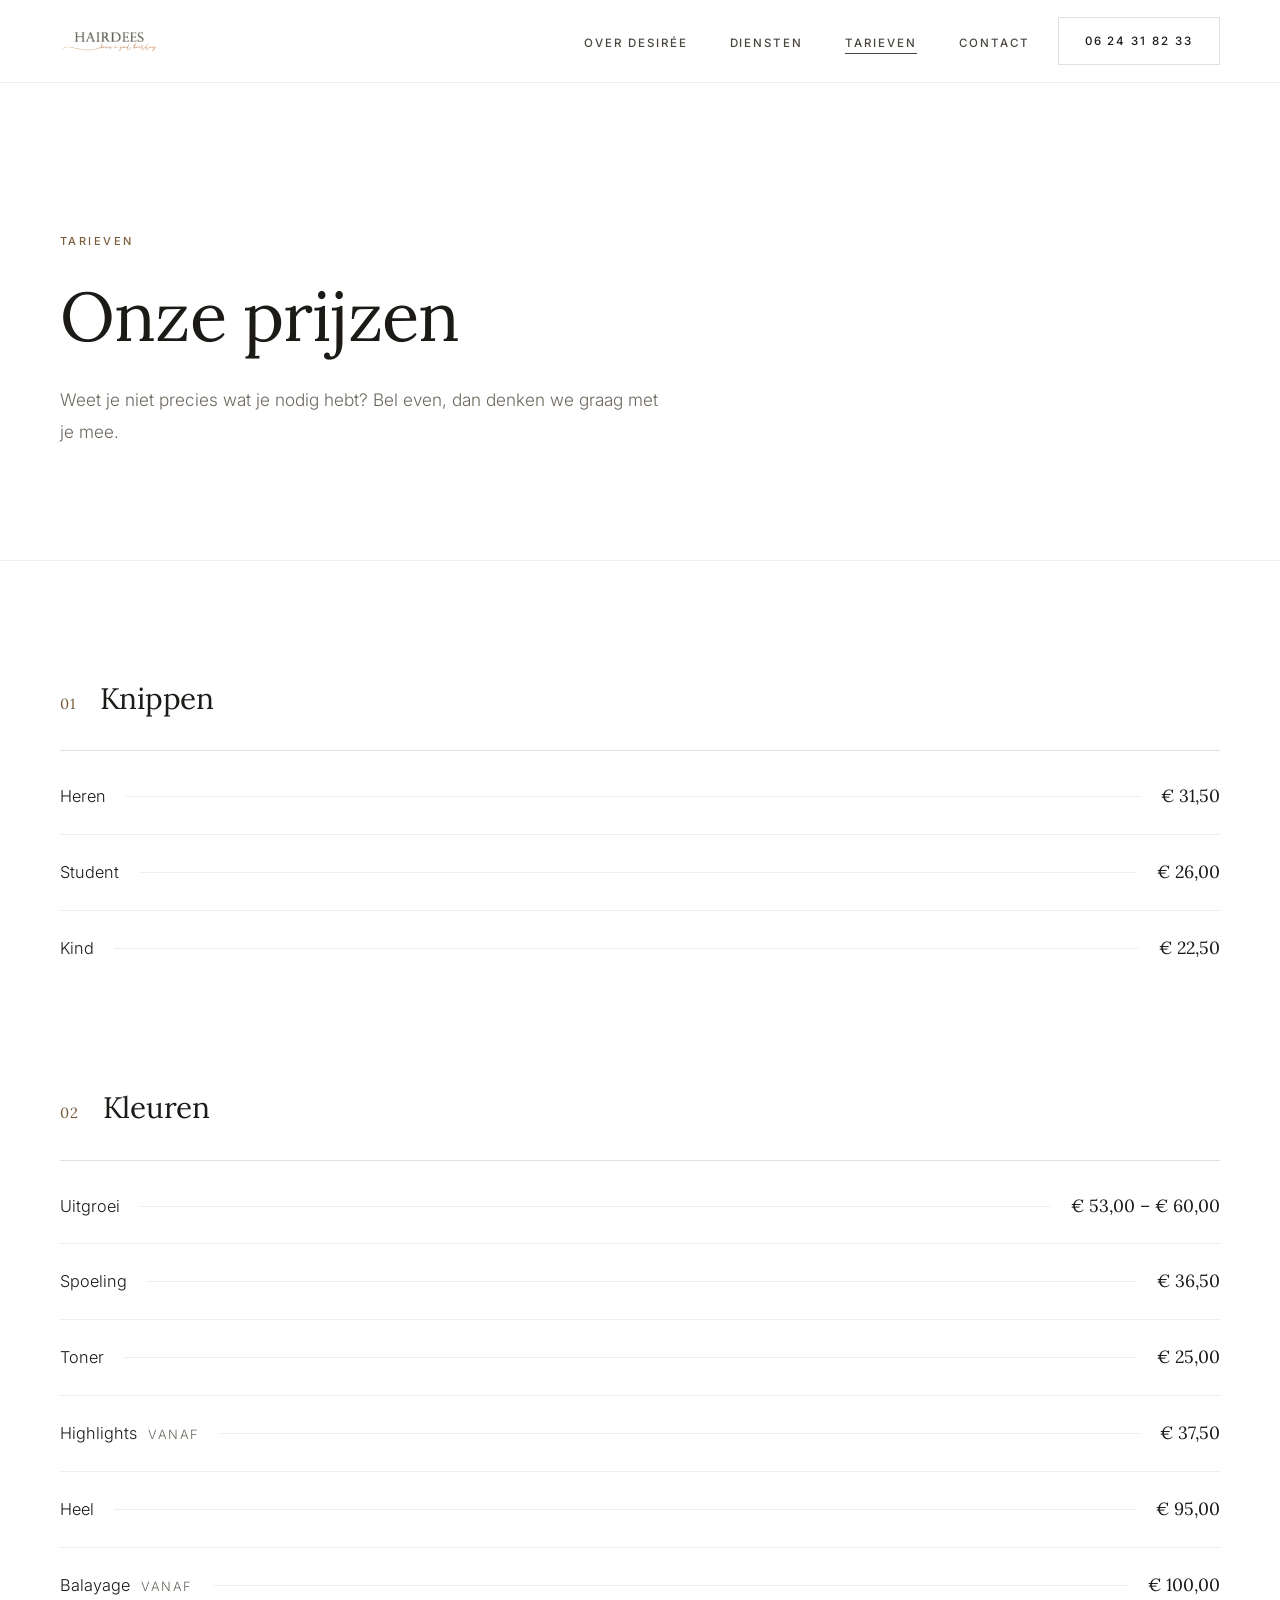
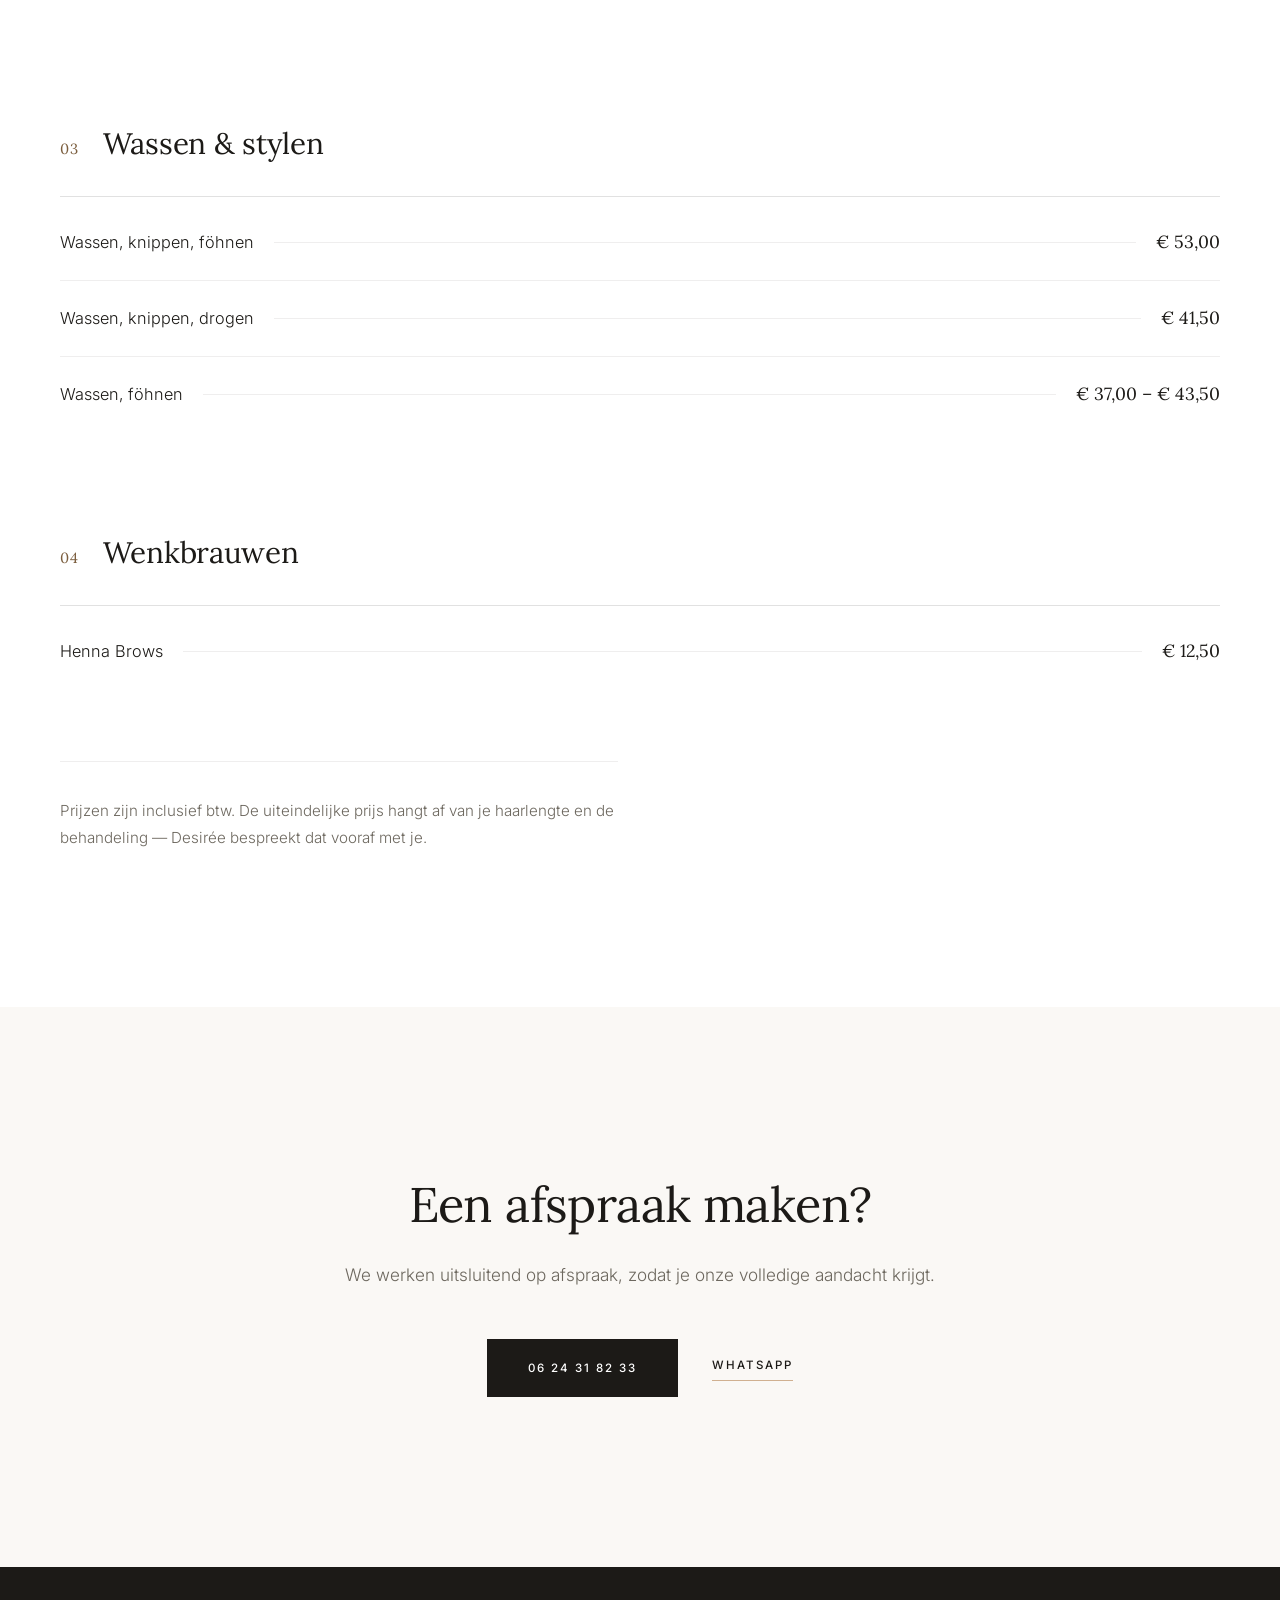
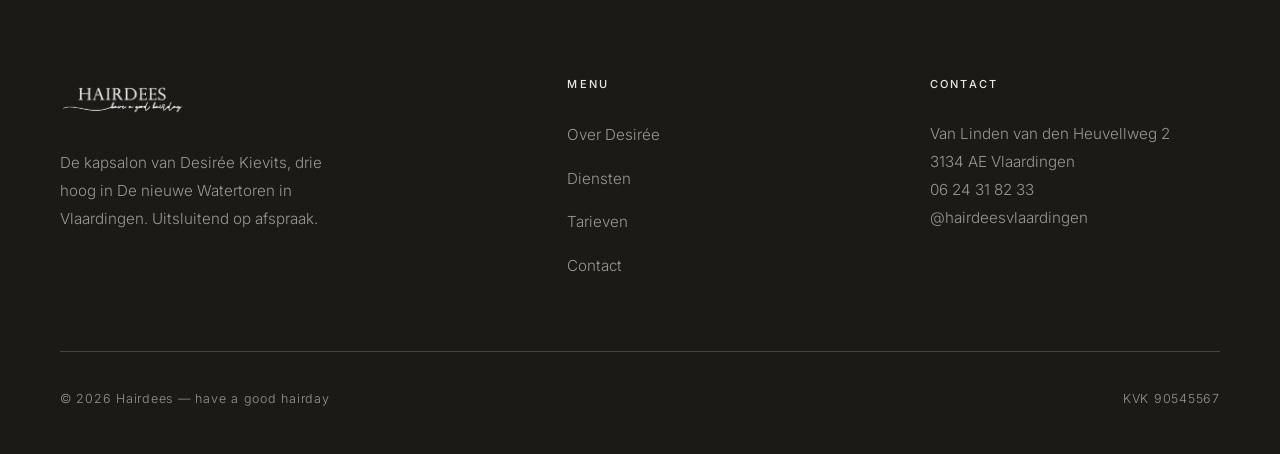
==== commit 2322508d: "Rework the visual treatment for a higher-end feel The previous pass read cheap: a solid white SaaS-s" ====
--- a/tarieven.html
+++ b/tarieven.html
@@ -8,195 +8,176 @@
 <link rel="icon" type="image/png" href="logo.png">
 <link rel="preconnect" href="https://fonts.googleapis.com">
 <link rel="preconnect" href="https://fonts.gstatic.com" crossorigin>
-<link href="https://fonts.googleapis.com/css2?family=Inter:wght@400;500;600;700&family=Lora:ital,wght@0,500;1,400;1,500&display=swap" rel="stylesheet">
+<link href="https://fonts.googleapis.com/css2?family=Inter:wght@300;400;500&family=Lora:ital,wght@0,400;0,500;1,400&display=swap" rel="stylesheet">
 <link rel="stylesheet" href="styles.css">
 </head>
 <body>
 
-<!-- Header -->
-<header class="site-header" id="siteHeader">
+<header class="site-header is-solid" id="siteHeader" data-always-solid>
     <div class="header-inner">
         <a href="index.html" class="header-logo" aria-label="Hairdees — naar de homepage">
             <img src="logo-transparent.png" alt="Hairdees">
         </a>
 
         <ul class="header-nav">
+            <li><a href="index.html#over">Over Desirée</a></li>
             <li><a href="index.html#diensten">Diensten</a></li>
-            <li><a href="index.html#over">Over Desirée</a></li>
             <li><a href="tarieven.html" class="is-current" aria-current="page">Tarieven</a></li>
             <li><a href="index.html#contact">Contact</a></li>
         </ul>
 
-        <div class="header-phone">
-            <a href="tel:+31624318233" class="header-phone-number">06 24 31 82 33</a>
-            <a href="tel:+31624318233" class="header-cta">
-                <svg viewBox="0 0 24 24" fill="none" stroke="currentColor" stroke-width="1.8" stroke-linecap="round" stroke-linejoin="round"><path d="M22 16.92v3a2 2 0 0 1-2.18 2 19.79 19.79 0 0 1-8.63-3.07 19.5 19.5 0 0 1-6-6 19.79 19.79 0 0 1-3.07-8.67A2 2 0 0 1 4.11 2h3a2 2 0 0 1 2 1.72c.127.96.361 1.903.7 2.81a2 2 0 0 1-.45 2.11L8.09 9.91a16 16 0 0 0 6 6l1.27-1.27a2 2 0 0 1 2.11-.45c.907.339 1.85.573 2.81.7A2 2 0 0 1 22 16.92z"/></svg>
-                Bellen
-            </a>
-            <button class="nav-toggle" id="navToggle" aria-label="Menu openen" aria-expanded="false" aria-controls="mobileNav">
-                <span></span><span></span><span></span>
-            </button>
-        </div>
-    </div>
+        <a href="tel:+31624318233" class="header-call">06 24 31 82 33</a>
+
+        <button class="nav-toggle" id="navToggle" aria-label="Menu openen" aria-expanded="false" aria-controls="mobileNav">
+            <span></span><span></span><span></span>
+        </button>
+    </div>
+
     <ul class="mobile-nav" id="mobileNav">
+        <li><a href="index.html#over">Over Desirée</a></li>
         <li><a href="index.html#diensten">Diensten</a></li>
-        <li><a href="index.html#over">Over Desirée</a></li>
         <li><a href="tarieven.html">Tarieven</a></li>
         <li><a href="index.html#contact">Contact</a></li>
-        <li><a href="tel:+31624318233">Bel 06 24 31 82 33</a></li>
+        <li><a href="tel:+31624318233">06 24 31 82 33</a></li>
     </ul>
 </header>
 
-<!-- Page hero -->
-<section class="page-hero">
-    <div class="container">
-        <span class="eyebrow">Tarieven</span>
-        <h1>Wat kost het?</h1>
-        <p class="lead">Alle prijzen op een rij. Weet je niet precies wat je nodig hebt? Bel even, dan denken we mee.</p>
+<section class="page-head">
+    <div class="shell">
+        <span class="label">Tarieven</span>
+        <h1 class="display">Onze prijzen</h1>
+        <p class="body-lead">Weet je niet precies wat je nodig hebt? Bel even, dan denken we graag met je mee.</p>
     </div>
 </section>
 
-<!-- Prijzen -->
-<section class="pricing">
-    <div class="container">
-        <div class="price-grid">
-
-            <div class="price-card reveal" id="knippen">
-                <div class="price-card-head">
-                    <span class="num">01</span>
-                    <h2>Knippen</h2>
-                </div>
-                <div class="price-row">
-                    <span class="price-row-name">Heren</span>
-                    <span class="price-row-dots"></span>
-                    <span class="price-row-value">€ 31,50</span>
-                </div>
-                <div class="price-row">
-                    <span class="price-row-name">Student</span>
-                    <span class="price-row-dots"></span>
-                    <span class="price-row-value">€ 26,00</span>
-                </div>
-                <div class="price-row">
-                    <span class="price-row-name">Kind</span>
-                    <span class="price-row-dots"></span>
-                    <span class="price-row-value">€ 22,50</span>
-                </div>
-            </div>
-
-            <div class="price-card reveal reveal-d1" id="kleuren">
-                <div class="price-card-head">
-                    <span class="num">02</span>
-                    <h2>Kleuren</h2>
-                </div>
-                <div class="price-row">
-                    <span class="price-row-name">Uitgroei</span>
-                    <span class="price-row-dots"></span>
-                    <span class="price-row-value">€ 53,00 – € 60,00</span>
-                </div>
-                <div class="price-row">
-                    <span class="price-row-name">Spoeling</span>
-                    <span class="price-row-dots"></span>
-                    <span class="price-row-value">€ 36,50</span>
-                </div>
-                <div class="price-row">
-                    <span class="price-row-name">Toner</span>
-                    <span class="price-row-dots"></span>
-                    <span class="price-row-value">€ 25,00</span>
-                </div>
-                <div class="price-row">
-                    <span class="price-row-name">Highlights <em>vanaf</em></span>
-                    <span class="price-row-dots"></span>
-                    <span class="price-row-value">€ 37,50</span>
-                </div>
-                <div class="price-row">
-                    <span class="price-row-name">Heel</span>
-                    <span class="price-row-dots"></span>
-                    <span class="price-row-value">€ 95,00</span>
-                </div>
-                <div class="price-row price-row-feature">
-                    <span class="price-row-name">Balayage <em>vanaf</em></span>
-                    <span class="price-row-dots"></span>
-                    <span class="price-row-value">€ 100,00</span>
-                </div>
-            </div>
-
-            <div class="price-card reveal" id="wassen-stylen">
-                <div class="price-card-head">
-                    <span class="num">03</span>
-                    <h2>Wassen &amp; stylen</h2>
-                </div>
-                <div class="price-row">
-                    <span class="price-row-name">Wassen, knippen, föhnen</span>
-                    <span class="price-row-dots"></span>
-                    <span class="price-row-value">€ 53,00</span>
-                </div>
-                <div class="price-row">
-                    <span class="price-row-name">Wassen, knippen, drogen</span>
-                    <span class="price-row-dots"></span>
-                    <span class="price-row-value">€ 41,50</span>
-                </div>
-                <div class="price-row">
-                    <span class="price-row-name">Wassen, föhnen</span>
-                    <span class="price-row-dots"></span>
-                    <span class="price-row-value">€ 37,00 – € 43,50</span>
-                </div>
-            </div>
-
-            <div class="price-card reveal reveal-d1" id="wenkbrauwen">
-                <div class="price-card-head">
-                    <span class="num">04</span>
-                    <h2>Wenkbrauwen</h2>
-                </div>
-                <div class="price-row">
-                    <span class="price-row-name">Henna Brows</span>
-                    <span class="price-row-dots"></span>
-                    <span class="price-row-value">€ 12,50</span>
-                </div>
-            </div>
-
-            <p class="price-note reveal">Prijzen zijn inclusief btw. De uiteindelijke prijs hangt af van je haarlengte en de behandeling — Desirée vertelt je dat vooraf.</p>
-        </div>
+<section class="rates">
+    <div class="shell">
+
+        <div class="rate-group reveal" id="knippen">
+            <div class="rate-head">
+                <span class="rate-num">01</span>
+                <h2>Knippen</h2>
+            </div>
+            <div class="rate">
+                <span class="rate-name">Heren</span>
+                <span class="rate-fill"></span>
+                <span class="rate-price">€ 31,50</span>
+            </div>
+            <div class="rate">
+                <span class="rate-name">Student</span>
+                <span class="rate-fill"></span>
+                <span class="rate-price">€ 26,00</span>
+            </div>
+            <div class="rate">
+                <span class="rate-name">Kind</span>
+                <span class="rate-fill"></span>
+                <span class="rate-price">€ 22,50</span>
+            </div>
+        </div>
+
+        <div class="rate-group reveal" id="kleuren">
+            <div class="rate-head">
+                <span class="rate-num">02</span>
+                <h2>Kleuren</h2>
+            </div>
+            <div class="rate">
+                <span class="rate-name">Uitgroei</span>
+                <span class="rate-fill"></span>
+                <span class="rate-price">€ 53,00 – € 60,00</span>
+            </div>
+            <div class="rate">
+                <span class="rate-name">Spoeling</span>
+                <span class="rate-fill"></span>
+                <span class="rate-price">€ 36,50</span>
+            </div>
+            <div class="rate">
+                <span class="rate-name">Toner</span>
+                <span class="rate-fill"></span>
+                <span class="rate-price">€ 25,00</span>
+            </div>
+            <div class="rate">
+                <span class="rate-name">Highlights <em>vanaf</em></span>
+                <span class="rate-fill"></span>
+                <span class="rate-price">€ 37,50</span>
+            </div>
+            <div class="rate">
+                <span class="rate-name">Heel</span>
+                <span class="rate-fill"></span>
+                <span class="rate-price">€ 95,00</span>
+            </div>
+            <div class="rate">
+                <span class="rate-name">Balayage <em>vanaf</em></span>
+                <span class="rate-fill"></span>
+                <span class="rate-price">€ 100,00</span>
+            </div>
+        </div>
+
+        <div class="rate-group reveal" id="wassen-stylen">
+            <div class="rate-head">
+                <span class="rate-num">03</span>
+                <h2>Wassen &amp; stylen</h2>
+            </div>
+            <div class="rate">
+                <span class="rate-name">Wassen, knippen, föhnen</span>
+                <span class="rate-fill"></span>
+                <span class="rate-price">€ 53,00</span>
+            </div>
+            <div class="rate">
+                <span class="rate-name">Wassen, knippen, drogen</span>
+                <span class="rate-fill"></span>
+                <span class="rate-price">€ 41,50</span>
+            </div>
+            <div class="rate">
+                <span class="rate-name">Wassen, föhnen</span>
+                <span class="rate-fill"></span>
+                <span class="rate-price">€ 37,00 – € 43,50</span>
+            </div>
+        </div>
+
+        <div class="rate-group reveal" id="wenkbrauwen">
+            <div class="rate-head">
+                <span class="rate-num">04</span>
+                <h2>Wenkbrauwen</h2>
+            </div>
+            <div class="rate">
+                <span class="rate-name">Henna Brows</span>
+                <span class="rate-fill"></span>
+                <span class="rate-price">€ 12,50</span>
+            </div>
+        </div>
+
+        <p class="rates-note reveal">Prijzen zijn inclusief btw. De uiteindelijke prijs hangt af van je haarlengte en de behandeling — Desirée bespreekt dat vooraf met je.</p>
     </div>
 </section>
 
-<!-- Slot-CTA -->
-<section class="cta-band">
-    <div class="container-narrow reveal">
-        <h2>Een afspraak maken?</h2>
-        <p class="lead">We werken uitsluitend op afspraak, zodat je onze volledige aandacht krijgt. Bel of app even.</p>
-        <div class="cta-actions">
-            <a href="tel:+31624318233" class="btn btn-dark">
-                <svg viewBox="0 0 24 24" fill="none" stroke="currentColor" stroke-width="1.8" stroke-linecap="round" stroke-linejoin="round"><path d="M22 16.92v3a2 2 0 0 1-2.18 2 19.79 19.79 0 0 1-8.63-3.07 19.5 19.5 0 0 1-6-6 19.79 19.79 0 0 1-3.07-8.67A2 2 0 0 1 4.11 2h3a2 2 0 0 1 2 1.72c.127.96.361 1.903.7 2.81a2 2 0 0 1-.45 2.11L8.09 9.91a16 16 0 0 0 6 6l1.27-1.27a2 2 0 0 1 2.11-.45c.907.339 1.85.573 2.81.7A2 2 0 0 1 22 16.92z"/></svg>
-                06 24 31 82 33
-            </a>
-            <a href="https://wa.me/31624318233" target="_blank" rel="noopener" class="btn btn-outline">WhatsApp</a>
+<section class="closing">
+    <div class="shell-narrow reveal">
+        <h2 class="display">Een afspraak maken?</h2>
+        <p class="body-lead">We werken uitsluitend op afspraak, zodat je onze volledige aandacht krijgt.</p>
+        <div class="closing-actions">
+            <a href="tel:+31624318233" class="btn">06 24 31 82 33</a>
+            <a href="https://wa.me/31624318233" target="_blank" rel="noopener" class="link-underline">WhatsApp</a>
         </div>
     </div>
 </section>
 
-<!-- WhatsApp -->
-<a href="https://wa.me/31624318233" target="_blank" rel="noopener" class="whatsapp-float" aria-label="Stuur een WhatsApp-bericht">
+<a href="https://wa.me/31624318233" target="_blank" rel="noopener" class="wa" id="waBtn" aria-label="Stuur een WhatsApp-bericht">
     <svg viewBox="0 0 32 32" aria-hidden="true"><path d="M16.04 3C9.02 3 3.33 8.69 3.33 15.71c0 2.24.59 4.42 1.7 6.35L3.2 29l7.1-1.86a12.66 12.66 0 0 0 5.74 1.37h.01c7.01 0 12.71-5.69 12.71-12.71S23.05 3 16.04 3zm0 23.32c-1.78 0-3.53-.48-5.06-1.39l-.36-.21-3.75.98 1-3.65-.24-.38a10.53 10.53 0 0 1-1.62-5.63c0-5.83 4.74-10.57 10.58-10.57 2.82 0 5.48 1.1 7.47 3.1a10.5 10.5 0 0 1 3.09 7.48c0 5.83-4.74 10.57-10.57 10.57zm5.8-7.92c-.32-.16-1.88-.93-2.17-1.03-.29-.11-.5-.16-.72.16-.21.32-.82 1.03-1 1.24-.19.21-.37.24-.69.08-.32-.16-1.34-.49-2.55-1.57-.94-.84-1.58-1.88-1.76-2.2-.19-.32-.02-.49.14-.65.14-.14.32-.37.48-.56.16-.19.21-.32.32-.53.11-.21.05-.4-.03-.56-.08-.16-.72-1.72-.98-2.36-.26-.62-.52-.54-.72-.55h-.61c-.21 0-.56.08-.85.4-.29.32-1.11 1.09-1.11 2.65s1.14 3.08 1.3 3.29c.16.21 2.25 3.43 5.45 4.81.76.33 1.36.53 1.82.67.77.25 1.46.21 2.01.13.61-.09 1.88-.77 2.14-1.51.27-.74.27-1.38.19-1.51-.08-.13-.29-.21-.61-.37z"/></svg>
 </a>
 
-<!-- Footer -->
 <footer class="site-footer">
-    <div class="container">
-        <div class="footer-top">
+    <div class="shell">
+        <div class="footer-grid">
             <div>
                 <div class="footer-logo"><img src="logo-transparent.png" alt="Hairdees"></div>
-                <p class="footer-blurb">De kapsalon van Desirée Kievits, drie hoog in De nieuwe Watertoren in Vlaardingen. Uitsluitend op afspraak.</p>
-                <a href="https://www.instagram.com/hairdeesvlaardingen/" target="_blank" rel="noopener" class="footer-social">
-                    <svg viewBox="0 0 24 24" fill="none" stroke="currentColor" stroke-width="1.6" stroke-linecap="round" stroke-linejoin="round"><rect x="2" y="2" width="20" height="20" rx="5" ry="5"/><path d="M16 11.37A4 4 0 1 1 12.63 8 4 4 0 0 1 16 11.37z"/><line x1="17.5" y1="6.5" x2="17.51" y2="6.5"/></svg>
-                    @hairdeesvlaardingen
-                </a>
+                <p class="footer-note">De kapsalon van Desirée Kievits, drie hoog in De nieuwe Watertoren in Vlaardingen. Uitsluitend op afspraak.</p>
             </div>
 
             <div class="footer-col">
                 <h4>Menu</h4>
                 <ul>
+                    <li><a href="index.html#over">Over Desirée</a></li>
                     <li><a href="index.html#diensten">Diensten</a></li>
-                    <li><a href="index.html#over">Over Desirée</a></li>
                     <li><a href="tarieven.html">Tarieven</a></li>
                     <li><a href="index.html#contact">Contact</a></li>
                 </ul>
@@ -207,12 +188,13 @@
                 <p>
                     Van Linden van den Heuvellweg 2<br>
                     3134 AE Vlaardingen<br>
-                    <a href="tel:+31624318233">06 24 31 82 33</a>
+                    <a href="tel:+31624318233">06 24 31 82 33</a><br>
+                    <a href="https://www.instagram.com/hairdeesvlaardingen/" target="_blank" rel="noopener">@hairdeesvlaardingen</a>
                 </p>
             </div>
         </div>
 
-        <div class="footer-bottom">
+        <div class="footer-base">
             <span>© 2026 Hairdees — have a good hairday</span>
             <span>KVK 90545567</span>
         </div>
@@ -221,8 +203,11 @@
 
 <script>
 (function () {
+    var header = document.getElementById('siteHeader');
     var toggle = document.getElementById('navToggle');
     var mobileNav = document.getElementById('mobileNav');
+    var wa = document.getElementById('waBtn');
+    var alwaysSolid = header.hasAttribute('data-always-solid');
 
     toggle.addEventListener('click', function () {
         var open = mobileNav.classList.toggle('is-open');
@@ -237,10 +222,13 @@
         });
     });
 
-    var header = document.getElementById('siteHeader');
-    window.addEventListener('scroll', function () {
-        header.classList.toggle('scrolled', window.scrollY > 24);
-    }, { passive: true });
+    function sync() {
+        if (!alwaysSolid) header.classList.toggle('is-solid', window.scrollY > 120);
+        if (wa) wa.classList.toggle('is-shown', window.scrollY > 260);
+    }
+
+    window.addEventListener('scroll', sync, { passive: true });
+    sync();
 
     var items = document.querySelectorAll('.reveal');
     if (!('IntersectionObserver' in window)) {
@@ -254,7 +242,7 @@
                 io.unobserve(entry.target);
             }
         });
-    }, { threshold: 0.12, rootMargin: '0px 0px -60px 0px' });
+    }, { threshold: 0.1, rootMargin: '0px 0px -70px 0px' });
 
     items.forEach(function (el) { io.observe(el); });
 })();
--- a/styles.css
+++ b/styles.css
@@ -1,9 +1,8 @@
 /* ===========================================================
    HAIRDEES — Vlaardingen
-   Palette sampled from the salon's own logo:
-   olive-taupe #585850 (wordmark) and sand #D0B090 (script).
-   Both also read straight out of the salon interior: concrete,
-   warm wood, olive cabinetry, sandstone floor.
+   Palette taken from the salon's own logo: olive-taupe #585850
+   and sand #D0B090. Sand is used as a hairline and a detail,
+   never as a large fill — the restraint is what reads expensive.
    =========================================================== */
 
 *, *::before, *::after {
@@ -13,39 +12,41 @@
 }
 
 :root {
+    --ink: #1c1a17;
+    --ink-mid: #4a463f;
+    --ink-soft: #6d685f;
     --olive: #585850;
-    --olive-deep: #42423b;
+    --olive-deep: #3a3a33;
     --sand: #d0b090;
-    --sand-soft: #e3cdb4;
-    --sand-pale: #f0e4d6;
-    /* darkened sand that still passes contrast on light backgrounds */
+    --sand-pale: #ede0d0;
     --sand-text: #7b5e3e;
-    --ink: #262420;
-    --ink-soft: #5a564e;
     --bg: #ffffff;
-    --bg-warm: #f5f2ec;
-    --line: rgba(88, 88, 80, 0.16);
-    --line-dark: rgba(255, 255, 255, 0.16);
-
-    --radius: 2px;
+    --bg-warm: #faf8f5;
+    --line: rgba(28, 26, 23, 0.13);
+    --line-faint: rgba(28, 26, 23, 0.07);
+    --line-dark: rgba(255, 255, 255, 0.18);
+
     --ease: cubic-bezier(0.22, 1, 0.36, 1);
-    --shadow: 0 18px 48px rgba(38, 36, 32, 0.12);
-
+
+    --font-display: 'Lora', Georgia, serif;
     --font-sans: 'Inter', system-ui, -apple-system, sans-serif;
-    --font-serif: 'Lora', Georgia, serif;
+
+    --shell: 1240px;
+    --gutter: 40px;
 }
 
 html {
     scroll-behavior: smooth;
-    scroll-padding-top: 90px;
+    scroll-padding-top: 100px;
     font-size: 16px;
     -webkit-text-size-adjust: 100%;
 }
 
 body {
     font-family: var(--font-sans);
-    color: var(--ink);
-    line-height: 1.65;
+    font-weight: 400;
+    color: var(--ink-mid);
+    line-height: 1.75;
     background: var(--bg);
     -webkit-font-smoothing: antialiased;
     -moz-osx-font-smoothing: grayscale;
@@ -55,21 +56,21 @@
 img { max-width: 100%; display: block; }
 a { color: inherit; }
 
-.container {
-    max-width: 1180px;
+.shell {
+    max-width: var(--shell);
     margin: 0 auto;
-    padding: 0 32px;
-}
-
-.container-narrow {
-    max-width: 860px;
+    padding: 0 var(--gutter);
+}
+
+.shell-narrow {
+    max-width: 780px;
     margin: 0 auto;
-    padding: 0 32px;
+    padding: 0 var(--gutter);
 }
 
 :where(a, button):focus-visible {
-    outline: 2px solid var(--sand-text);
-    outline-offset: 3px;
+    outline: 1px solid var(--sand-text);
+    outline-offset: 4px;
 }
 
 @media (prefers-reduced-motion: reduce) {
@@ -81,116 +82,139 @@
     }
 }
 
-/* ===== Header ===== */
+/* ===== Shared type ===== */
+.label {
+    display: block;
+    font-size: 0.69rem;
+    font-weight: 500;
+    letter-spacing: 0.22em;
+    text-transform: uppercase;
+    color: var(--sand-text);
+    margin-bottom: 26px;
+}
+
+.display {
+    font-family: var(--font-display);
+    font-weight: 400;
+    letter-spacing: -0.012em;
+    color: var(--ink);
+    line-height: 1.14;
+}
+
+h1.display { font-size: clamp(2.5rem, 5.4vw, 4.3rem); }
+h2.display { font-size: clamp(2rem, 3.8vw, 3.1rem); }
+
+.body-lead {
+    font-size: 1.08rem;
+    font-weight: 300;
+    line-height: 1.85;
+    color: var(--ink-soft);
+    max-width: 56ch;
+}
+
+/* ===== Header — transparent over the hero, solid once scrolled ===== */
 .site-header {
     position: fixed;
     top: 0;
     left: 0;
     width: 100%;
     z-index: 1000;
-    background: rgba(255, 255, 255, 0.92);
-    backdrop-filter: blur(12px);
-    -webkit-backdrop-filter: blur(12px);
+    background: transparent;
     border-bottom: 1px solid transparent;
-    transition: border-color 0.3s var(--ease), background 0.3s var(--ease);
-}
-
-.site-header.scrolled {
-    border-bottom-color: var(--line);
-    background: rgba(255, 255, 255, 0.98);
+    transition: background 0.45s var(--ease), border-color 0.45s var(--ease);
 }
 
 .header-inner {
-    max-width: 1180px;
+    max-width: var(--shell);
     margin: 0 auto;
-    padding: 0 32px;
-    height: 88px;
+    padding: 0 var(--gutter);
+    height: 108px;
     display: flex;
     align-items: center;
     justify-content: space-between;
-    gap: 24px;
+    gap: 28px;
+    transition: height 0.45s var(--ease);
 }
 
 .header-logo { display: flex; align-items: center; flex-shrink: 0; }
-.header-logo img { height: 42px; width: auto; }
+
+.header-logo img {
+    height: 46px;
+    width: auto;
+    filter: brightness(0) invert(1);
+    transition: filter 0.45s var(--ease), height 0.45s var(--ease);
+}
 
 .header-nav {
     display: flex;
     list-style: none;
-    gap: 34px;
+    gap: 42px;
     align-items: center;
     margin-left: auto;
 }
 
-.header-nav a {
+.header-nav a,
+.header-call {
     text-decoration: none;
-    font-size: 0.95rem;
+    font-size: 0.72rem;
     font-weight: 500;
-    color: var(--ink-soft);
+    letter-spacing: 0.17em;
+    text-transform: uppercase;
+    color: rgba(255, 255, 255, 0.86);
     position: relative;
-    transition: color 0.25s var(--ease);
+    padding-bottom: 4px;
+    transition: color 0.3s var(--ease);
+    white-space: nowrap;
 }
 
 .header-nav a::after {
     content: '';
     position: absolute;
     left: 0;
-    bottom: -5px;
+    bottom: 0;
     width: 100%;
-    height: 1.5px;
-    background: var(--sand);
+    height: 1px;
+    background: currentColor;
     transform: scaleX(0);
     transform-origin: right;
-    transition: transform 0.3s var(--ease);
-}
-
-.header-nav a:hover { color: var(--ink); }
-.header-nav a:hover::after { transform: scaleX(1); transform-origin: left; }
-.header-nav a.is-current { color: var(--ink); }
-.header-nav a.is-current::after { transform: scaleX(1); }
-
-.header-phone {
-    display: flex;
-    align-items: center;
-    gap: 16px;
+    transition: transform 0.4s var(--ease);
+}
+
+.header-nav a:hover::after,
+.header-nav a.is-current::after { transform: scaleX(1); transform-origin: left; }
+
+.header-call {
     flex-shrink: 0;
-}
-
-.header-phone-number {
-    font-size: 0.95rem;
-    font-weight: 600;
-    color: var(--ink);
-    text-decoration: none;
-    white-space: nowrap;
-}
-
-.header-cta {
-    display: inline-flex;
-    align-items: center;
-    gap: 8px;
-    background: var(--ink);
-    color: var(--bg);
-    padding: 12px 24px;
-    border-radius: var(--radius);
-    text-decoration: none;
-    font-size: 0.92rem;
-    font-weight: 600;
-    white-space: nowrap;
-    transition: background 0.25s var(--ease);
-}
-
-.header-cta:hover { background: var(--olive); }
-.header-cta svg { width: 16px; height: 16px; }
-
-.mobile-nav { display: none; }
+    border: 1px solid rgba(255, 255, 255, 0.4);
+    padding: 13px 26px;
+    transition: background 0.3s var(--ease), border-color 0.3s var(--ease), color 0.3s var(--ease);
+}
+
+.header-call:hover { background: rgba(255, 255, 255, 0.14); border-color: rgba(255, 255, 255, 0.75); }
+
+/* solid state */
+.site-header.is-solid {
+    background: rgba(255, 255, 255, 0.97);
+    backdrop-filter: blur(14px);
+    -webkit-backdrop-filter: blur(14px);
+    border-bottom-color: var(--line-faint);
+}
+
+.site-header.is-solid .header-inner { height: 82px; }
+.site-header.is-solid .header-logo img { filter: none; height: 38px; }
+.site-header.is-solid .header-nav a { color: var(--ink-mid); }
+.site-header.is-solid .header-nav a:hover { color: var(--ink); }
+.site-header.is-solid .header-call { color: var(--ink); border-color: var(--line); }
+.site-header.is-solid .header-call:hover { background: var(--ink); color: #fff; border-color: var(--ink); }
+.site-header.is-solid .nav-toggle span { background: var(--ink); }
 
 .nav-toggle {
     display: none;
     flex-direction: column;
     justify-content: center;
-    gap: 5px;
-    width: 44px;
-    height: 44px;
+    gap: 6px;
+    width: 40px;
+    height: 40px;
     background: none;
     border: none;
     cursor: pointer;
@@ -198,46 +222,67 @@
 
 .nav-toggle span {
     display: block;
-    width: 22px;
-    height: 1.5px;
-    background: var(--ink);
-    transition: transform 0.3s var(--ease), opacity 0.2s var(--ease);
-}
-
-.nav-toggle[aria-expanded="true"] span:nth-child(1) { transform: translateY(6.5px) rotate(45deg); }
+    width: 24px;
+    height: 1px;
+    background: #fff;
+    transition: transform 0.35s var(--ease), opacity 0.2s var(--ease), background 0.45s var(--ease);
+}
+
+.nav-toggle[aria-expanded="true"] span:nth-child(1) { transform: translateY(7px) rotate(45deg); }
 .nav-toggle[aria-expanded="true"] span:nth-child(2) { opacity: 0; }
-.nav-toggle[aria-expanded="true"] span:nth-child(3) { transform: translateY(-6.5px) rotate(-45deg); }
-
-/* ===== Buttons ===== */
+.nav-toggle[aria-expanded="true"] span:nth-child(3) { transform: translateY(-7px) rotate(-45deg); }
+
+.mobile-nav { display: none; }
+
+/* ===== Links & buttons — restrained ===== */
+.link-underline {
+    display: inline-block;
+    text-decoration: none;
+    font-size: 0.72rem;
+    font-weight: 500;
+    letter-spacing: 0.17em;
+    text-transform: uppercase;
+    color: var(--ink);
+    padding-bottom: 5px;
+    border-bottom: 1px solid var(--sand);
+    transition: border-color 0.35s var(--ease), color 0.35s var(--ease);
+}
+
+.link-underline:hover { border-color: var(--ink); }
+
+.link-underline-light {
+    color: #fff;
+    border-bottom-color: rgba(255, 255, 255, 0.5);
+}
+
+.link-underline-light:hover { border-bottom-color: #fff; }
+
 .btn {
     display: inline-flex;
     align-items: center;
     justify-content: center;
-    gap: 9px;
-    padding: 16px 32px;
-    border-radius: var(--radius);
+    padding: 18px 40px;
     text-decoration: none;
-    font-size: 1rem;
-    font-weight: 600;
-    border: 1.5px solid transparent;
+    font-size: 0.72rem;
+    font-weight: 500;
+    letter-spacing: 0.17em;
+    text-transform: uppercase;
+    border: 1px solid var(--ink);
+    background: var(--ink);
+    color: #fff;
     cursor: pointer;
-    transition: background 0.25s var(--ease), color 0.25s var(--ease),
-                border-color 0.25s var(--ease), transform 0.25s var(--ease);
-}
-
-.btn svg { width: 17px; height: 17px; flex-shrink: 0; }
-
-.btn-primary { background: var(--sand); color: var(--ink); }
-.btn-primary:hover { background: var(--sand-soft); transform: translateY(-2px); }
-
-.btn-outline-light { border-color: rgba(255, 255, 255, 0.45); color: #fff; }
-.btn-outline-light:hover { background: rgba(255, 255, 255, 0.12); border-color: #fff; }
-
-.btn-dark { background: var(--ink); color: var(--bg); }
-.btn-dark:hover { background: var(--olive); transform: translateY(-2px); }
-
-.btn-outline { border-color: var(--line); color: var(--ink); }
-.btn-outline:hover { border-color: var(--olive); background: var(--bg-warm); }
+    transition: background 0.35s var(--ease), color 0.35s var(--ease), border-color 0.35s var(--ease);
+}
+
+.btn:hover { background: transparent; color: var(--ink); border-color: var(--ink); }
+
+.btn-light {
+    border-color: rgba(255, 255, 255, 0.55);
+    background: transparent;
+    color: #fff;
+}
+
+.btn-light:hover { background: #fff; color: var(--ink); border-color: #fff; }
 
 /* ===== Hero ===== */
 .hero {
@@ -255,746 +300,649 @@
     width: 100%;
     height: 100%;
     object-fit: cover;
-    object-position: center 42%;
-    animation: heroZoom 14s var(--ease) forwards;
-}
-
-@keyframes heroZoom {
-    from { transform: scale(1.08); }
+    object-position: center 44%;
+    animation: slowZoom 20s var(--ease) forwards;
+}
+
+@keyframes slowZoom {
+    from { transform: scale(1.07); }
     to { transform: scale(1); }
 }
 
+/* lighter scrim than before: the room is the luxury, let it show */
 .hero-scrim {
     position: absolute;
     inset: 0;
     background:
-        linear-gradient(180deg, rgba(38, 36, 32, 0.52) 0%, rgba(38, 36, 32, 0.12) 32%, rgba(38, 36, 32, 0.78) 100%),
-        linear-gradient(94deg, rgba(38, 36, 32, 0.6) 0%, rgba(38, 36, 32, 0.12) 62%);
+        linear-gradient(180deg, rgba(20, 19, 16, 0.40) 0%, rgba(20, 19, 16, 0.05) 24%, rgba(20, 19, 16, 0.52) 60%, rgba(20, 19, 16, 0.84) 100%),
+        linear-gradient(96deg, rgba(20, 19, 16, 0.66) 0%, rgba(20, 19, 16, 0.3) 42%, rgba(20, 19, 16, 0.03) 72%);
 }
 
 .hero-inner {
     position: relative;
     z-index: 2;
     width: 100%;
-    max-width: 1180px;
+    max-width: var(--shell);
     margin: 0 auto;
-    padding: 0 32px 92px;
-}
-
-.hero-badge {
-    display: inline-flex;
-    align-items: center;
-    gap: 10px;
-    padding: 9px 18px;
-    border: 1px solid rgba(255, 255, 255, 0.32);
-    border-radius: 100px;
-    background: rgba(38, 36, 32, 0.35);
-    backdrop-filter: blur(6px);
-    -webkit-backdrop-filter: blur(6px);
+    padding: 0 var(--gutter) 108px;
+}
+
+.hero .label { color: var(--sand); margin-bottom: 22px; }
+
+.hero h1 {
     color: #fff;
-    font-size: 0.85rem;
-    font-weight: 500;
-    letter-spacing: 0.01em;
+    max-width: 15ch;
     margin-bottom: 26px;
 }
 
-.hero-badge svg { width: 15px; height: 15px; color: var(--sand); }
-
-.hero-eyebrow {
-    font-size: 0.95rem;
-    font-weight: 500;
-    color: var(--sand);
-    margin-bottom: 14px;
-}
-
-.hero h1 {
-    font-size: clamp(2.6rem, 6.6vw, 5rem);
-    font-weight: 600;
-    line-height: 1.02;
-    letter-spacing: -0.035em;
-    color: #fff;
-    max-width: 14ch;
-    margin-bottom: 22px;
-}
+.hero h1 em { font-style: italic; }
 
 .hero-sub {
-    font-size: clamp(1.02rem, 1.5vw, 1.18rem);
-    line-height: 1.7;
-    color: rgba(255, 255, 255, 0.84);
-    max-width: 46ch;
-    margin-bottom: 36px;
-}
-
-.hero-actions { display: flex; gap: 14px; flex-wrap: wrap; }
-
-/* staged entrance */
-.hero-badge, .hero-eyebrow, .hero h1, .hero-sub, .hero-actions {
+    font-size: 1.06rem;
+    font-weight: 300;
+    line-height: 1.85;
+    color: rgba(255, 255, 255, 0.82);
+    max-width: 44ch;
+    margin-bottom: 42px;
+}
+
+.hero-actions { display: flex; gap: 36px; align-items: center; flex-wrap: wrap; }
+
+.hero .label, .hero h1, .hero-sub, .hero-actions {
     opacity: 0;
-    animation: riseIn 0.85s var(--ease) forwards;
-}
-.hero-badge    { animation-delay: 0.15s; }
-.hero-eyebrow  { animation-delay: 0.26s; }
-.hero h1       { animation-delay: 0.34s; }
-.hero-sub      { animation-delay: 0.46s; }
-.hero-actions  { animation-delay: 0.58s; }
+    animation: riseIn 1.1s var(--ease) forwards;
+}
+.hero .label    { animation-delay: 0.3s; }
+.hero h1        { animation-delay: 0.42s; }
+.hero-sub       { animation-delay: 0.56s; }
+.hero-actions   { animation-delay: 0.7s; }
 
 @keyframes riseIn {
-    from { opacity: 0; transform: translateY(22px); }
+    from { opacity: 0; transform: translateY(16px); }
     to   { opacity: 1; transform: translateY(0); }
 }
 
-/* ===== Ticker ===== */
-.ticker {
-    background: var(--olive);
-    color: var(--sand-pale);
-    padding: 17px 0;
-    overflow: hidden;
-    white-space: nowrap;
-}
-
-.ticker-track {
-    display: inline-flex;
-    align-items: center;
-    animation: tickerScroll 38s linear infinite;
-}
-
-.ticker:hover .ticker-track { animation-play-state: paused; }
-
-.ticker-group {
-    display: inline-flex;
-    align-items: center;
-    flex-shrink: 0;
-}
-
-.ticker-item {
-    display: inline-flex;
-    align-items: center;
-    gap: 14px;
-    padding: 0 26px;
-    font-size: 0.92rem;
-    font-weight: 500;
-    letter-spacing: 0.02em;
-}
-
-.ticker-item::after {
-    content: '';
-    width: 5px;
-    height: 5px;
-    background: var(--sand);
-    transform: rotate(45deg);
-    flex-shrink: 0;
-}
-
-@keyframes tickerScroll {
-    from { transform: translateX(0); }
-    to   { transform: translateX(-50%); }
-}
-
-@media (prefers-reduced-motion: reduce) {
-    .ticker { white-space: normal; }
-    .ticker-track { animation: none; flex-wrap: wrap; justify-content: center; }
-    .ticker-group:last-child { display: none; }
+.hero-rule {
+    position: absolute;
+    left: var(--gutter);
+    right: var(--gutter);
+    bottom: 0;
+    height: 1px;
+    background: rgba(255, 255, 255, 0.22);
+    z-index: 2;
 }
 
 /* ===== Sections ===== */
-section { padding: 120px 0; }
+section { padding: 156px 0; }
 .section-warm { background: var(--bg-warm); }
 
-.eyebrow {
-    display: block;
-    font-size: 0.82rem;
-    font-weight: 600;
-    letter-spacing: 0.14em;
-    text-transform: uppercase;
-    color: var(--sand-text);
-    margin-bottom: 18px;
-}
-
-h2 {
-    font-size: clamp(2rem, 4vw, 3rem);
-    font-weight: 600;
-    line-height: 1.1;
-    letter-spacing: -0.03em;
-    color: var(--ink);
-}
-
-.lead {
-    font-size: 1.12rem;
-    line-height: 1.75;
-    color: var(--ink-soft);
-}
-
-/* reveal on scroll */
 .reveal {
     opacity: 0;
-    transform: translateY(26px);
-    transition: opacity 0.75s var(--ease), transform 0.75s var(--ease);
+    transform: translateY(18px);
+    transition: opacity 1s var(--ease), transform 1s var(--ease);
 }
 .reveal.is-visible { opacity: 1; transform: none; }
-.reveal-d1 { transition-delay: 0.08s; }
-.reveal-d2 { transition-delay: 0.16s; }
-.reveal-d3 { transition-delay: 0.24s; }
+.reveal-d1 { transition-delay: 0.12s; }
+.reveal-d2 { transition-delay: 0.24s; }
 
 /* ===== About ===== */
 .about-grid {
     display: grid;
-    grid-template-columns: 0.95fr 1.05fr;
-    gap: 72px;
+    grid-template-columns: 1fr 1fr;
+    gap: 110px;
     align-items: center;
 }
-
-.about-photo { position: relative; }
 
 .about-photo img {
     width: 100%;
-    height: 100%;
-    max-height: 560px;
+    aspect-ratio: 4 / 5;
     object-fit: cover;
-    border-radius: var(--radius);
-}
-
-.about-photo::after {
-    content: '';
-    position: absolute;
-    inset: 20px -20px -20px 20px;
-    border: 1.5px solid var(--sand);
-    border-radius: var(--radius);
-    z-index: -1;
-}
-
-.about-text h2 { margin-bottom: 22px; }
-.about-text p { color: var(--ink-soft); font-size: 1.06rem; line-height: 1.8; margin-bottom: 18px; }
-.about-text strong { color: var(--ink); font-weight: 600; }
-
-.about-stats {
+}
+
+.about-text h2 { margin-bottom: 30px; }
+
+.about-text p {
+    font-size: 1.04rem;
+    font-weight: 300;
+    line-height: 1.9;
+    color: var(--ink-soft);
+    margin-bottom: 20px;
+    max-width: 52ch;
+}
+
+.about-text strong { color: var(--ink); font-weight: 500; }
+.about-text em { font-style: italic; color: var(--ink); }
+
+.about-facts {
     display: flex;
-    gap: 44px;
-    margin: 32px 0;
-    padding: 26px 0;
-    border-top: 1px solid var(--line);
-    border-bottom: 1px solid var(--line);
-}
-
-.about-stat-value {
-    font-family: var(--font-serif);
-    font-size: 2.3rem;
+    gap: 56px;
+    margin: 44px 0 40px;
+    padding: 32px 0;
+    border-top: 1px solid var(--line-faint);
+    border-bottom: 1px solid var(--line-faint);
+}
+
+.fact-figure {
+    font-family: var(--font-display);
+    font-size: 2.1rem;
     line-height: 1;
     color: var(--ink);
-    margin-bottom: 6px;
-}
-
-.about-stat-label {
-    font-size: 0.86rem;
+    margin-bottom: 10px;
+}
+
+.fact-figure sup { font-size: 0.95rem; vertical-align: super; }
+
+.fact-label {
+    font-size: 0.72rem;
+    font-weight: 400;
+    letter-spacing: 0.1em;
+    text-transform: uppercase;
     color: var(--ink-soft);
-    line-height: 1.45;
-}
+    line-height: 1.6;
+}
+
+.signature-line { font-size: 0.98rem; font-weight: 300; color: var(--ink-soft); margin-bottom: 6px !important; }
 
 .signature {
-    font-family: var(--font-serif);
+    font-family: var(--font-display);
     font-style: italic;
-    font-size: 1.8rem;
-    color: var(--sand-text);
+    font-size: 1.75rem;
+    color: var(--ink);
     line-height: 1;
-    margin-top: 4px;
-}
-
-.signature-intro { font-size: 0.98rem; color: var(--ink-soft); margin-bottom: 8px !important; }
-
-/* ===== Services ===== */
-.services-head {
-    display: flex;
-    justify-content: space-between;
-    align-items: flex-end;
-    gap: 40px;
-    margin-bottom: 56px;
-}
-
-.services-head .lead { max-width: 44ch; margin-top: 16px; }
-
-.services-list { border-top: 1px solid var(--line); }
-
-.service {
+}
+
+/* ===== Services — a quiet menu ===== */
+.services-intro {
+    max-width: 640px;
+    margin-bottom: 84px;
+}
+
+.services-intro h2 { margin-bottom: 26px; }
+
+.menu { border-top: 1px solid var(--line-faint); }
+
+.menu-item {
     display: grid;
-    grid-template-columns: 72px 1fr 190px 150px;
-    gap: 28px;
-    align-items: center;
-    padding: 34px 0;
-    border-bottom: 1px solid var(--line);
+    grid-template-columns: 64px 1fr 170px;
+    gap: 36px;
+    align-items: baseline;
+    padding: 44px 0;
+    border-bottom: 1px solid var(--line-faint);
     text-decoration: none;
     color: inherit;
-    position: relative;
-    transition: padding-left 0.35s var(--ease);
-}
-
-.service::before {
-    content: '';
-    position: absolute;
-    left: 0;
-    top: 0;
-    bottom: 0;
-    width: 100%;
-    background: linear-gradient(90deg, rgba(208, 176, 144, 0.14), transparent 55%);
-    opacity: 0;
-    transition: opacity 0.35s var(--ease);
-    pointer-events: none;
-}
-
-.service:hover { padding-left: 20px; }
-.service:hover::before { opacity: 1; }
-
-.service-num {
-    font-family: var(--font-serif);
-    font-size: 1.6rem;
-    color: var(--sand);
-    line-height: 1;
-}
-
-.service-title {
-    display: block;
-    font-size: 1.5rem;
-    font-weight: 600;
-    letter-spacing: -0.02em;
+    transition: opacity 0.4s var(--ease);
+}
+
+.menu:hover .menu-item { opacity: 0.42; }
+.menu .menu-item:hover { opacity: 1; }
+
+.menu-num {
+    font-family: var(--font-display);
+    font-size: 0.92rem;
+    color: var(--sand-text);
+    letter-spacing: 0.06em;
+}
+
+.menu-title {
+    display: block;
+    font-family: var(--font-display);
+    font-size: 1.85rem;
+    font-weight: 400;
     color: var(--ink);
-    margin-bottom: 5px;
-}
-
-.service-desc { display: block; font-size: 0.98rem; color: var(--ink-soft); line-height: 1.6; max-width: 52ch; }
-
-.service-price {
-    font-size: 1.05rem;
-    font-weight: 600;
+    line-height: 1.2;
+    margin-bottom: 10px;
+    transition: color 0.4s var(--ease);
+}
+
+.menu-desc {
+    display: block;
+    font-size: 0.98rem;
+    font-weight: 300;
+    line-height: 1.75;
+    color: var(--ink-soft);
+    max-width: 48ch;
+}
+
+.menu-from {
+    justify-self: end;
+    text-align: right;
+    font-size: 0.72rem;
+    font-weight: 400;
+    letter-spacing: 0.14em;
+    text-transform: uppercase;
+    color: var(--ink-soft);
+    white-space: nowrap;
+}
+
+.menu-from span {
+    display: block;
+    font-family: var(--font-display);
+    font-size: 1.15rem;
+    letter-spacing: 0;
+    text-transform: none;
     color: var(--ink);
-    white-space: nowrap;
-}
-
-.service-price small {
-    display: block;
-    font-size: 0.78rem;
-    font-weight: 500;
-    color: var(--ink-soft);
-    letter-spacing: 0.03em;
-}
-
-.service-go {
-    display: inline-flex;
-    align-items: center;
-    gap: 9px;
-    font-size: 0.9rem;
-    font-weight: 600;
-    color: var(--sand-text);
-    justify-self: end;
-    white-space: nowrap;
-}
-
-.service-go svg { width: 15px; height: 15px; transition: transform 0.3s var(--ease); }
-.service:hover .service-go svg { transform: translateX(5px); }
-
-.services-footnote {
-    margin-top: 32px;
-    font-size: 0.95rem;
-    color: var(--ink-soft);
-}
-
-.services-footnote a { color: var(--sand-text); font-weight: 600; }
+    margin-top: 7px;
+}
+
+.services-more { margin-top: 64px; }
 
 /* ===== Quote ===== */
-.quote-band {
-    position: relative;
-    padding: 132px 0;
+.quote {
+    padding: 170px 0;
     background: var(--olive-deep);
-    color: #fff;
-    overflow: hidden;
-}
-
-.quote-band::before {
-    content: '';
-    position: absolute;
-    inset: 0;
-    background: radial-gradient(ellipse 70% 100% at 50% 0%, rgba(208, 176, 144, 0.16), transparent 70%);
-}
-
-.quote-inner { position: relative; z-index: 1; text-align: center; }
-
-.quote-mark {
-    font-family: var(--font-serif);
-    font-size: 4.5rem;
-    line-height: 0.6;
-    color: var(--sand);
-    display: block;
-    margin-bottom: 22px;
+    text-align: center;
 }
 
 .quote-text {
-    font-family: var(--font-serif);
+    font-family: var(--font-display);
     font-style: italic;
     font-weight: 400;
-    font-size: clamp(1.5rem, 3vw, 2.25rem);
-    line-height: 1.38;
+    font-size: clamp(1.5rem, 2.9vw, 2.3rem);
+    line-height: 1.5;
     color: #fff;
-    margin-bottom: 30px;
+    margin-bottom: 44px;
     text-wrap: balance;
 }
 
-.quote-attr { font-size: 0.95rem; font-weight: 500; color: var(--sand); }
-.quote-attr span { display: block; color: rgba(255, 255, 255, 0.56); font-weight: 400; margin-top: 3px; }
+.quote-rule {
+    width: 44px;
+    height: 1px;
+    background: var(--sand);
+    margin: 0 auto 26px;
+}
+
+.quote-name {
+    font-size: 0.72rem;
+    font-weight: 500;
+    letter-spacing: 0.22em;
+    text-transform: uppercase;
+    color: var(--sand);
+}
+
+.quote-role {
+    display: block;
+    margin-top: 10px;
+    font-size: 0.8rem;
+    font-weight: 300;
+    letter-spacing: 0.04em;
+    text-transform: none;
+    color: rgba(255, 255, 255, 0.5);
+}
 
 /* ===== Products ===== */
-.products-grid {
+.products {
     display: grid;
-    grid-template-columns: 180px 1fr;
-    gap: 56px;
+    grid-template-columns: 1fr 1fr;
+    gap: 110px;
     align-items: center;
 }
 
-.products-logo { display: flex; justify-content: center; }
-.products-logo img { max-height: 110px; width: auto; }
-.products-text h2 { margin-bottom: 18px; }
-.products-text p { color: var(--ink-soft); font-size: 1.06rem; line-height: 1.8; }
-.products-text strong { color: var(--ink); font-weight: 600; }
-
-/* ===== Contact / location ===== */
+.products-mark {
+    display: flex;
+    justify-content: center;
+    padding: 72px 40px;
+    border: 1px solid var(--line-faint);
+}
+
+.products-mark img { max-height: 92px; width: auto; }
+
+.products-text h2 { margin-bottom: 26px; }
+.products-text p { font-size: 1.04rem; font-weight: 300; line-height: 1.9; color: var(--ink-soft); max-width: 52ch; }
+.products-text strong { color: var(--ink); font-weight: 500; }
+
+/* ===== Contact ===== */
 .contact-grid {
     display: grid;
     grid-template-columns: 1fr 1fr;
-    gap: 64px;
+    gap: 110px;
     align-items: start;
 }
 
-.contact-head { margin-bottom: 36px; }
-.contact-head h2 { margin-bottom: 16px; }
-
-.detail-list { border-top: 1px solid var(--line); }
-
-.detail {
-    display: flex;
-    gap: 18px;
-    padding: 22px 0;
-    border-bottom: 1px solid var(--line);
+.contact-intro { margin-bottom: 56px; }
+.contact-intro h2 { margin-bottom: 26px; }
+
+.facts { border-top: 1px solid var(--line-faint); }
+
+.fact {
+    display: block;
+    padding: 28px 0;
+    border-bottom: 1px solid var(--line-faint);
     text-decoration: none;
     color: inherit;
 }
 
-.detail-icon {
-    width: 22px;
-    height: 22px;
-    flex-shrink: 0;
-    color: var(--sand-text);
-    margin-top: 3px;
-}
-
-.detail-icon svg { width: 22px; height: 22px; }
-
-.detail-label {
-    display: block;
-    font-size: 0.8rem;
-    font-weight: 600;
-    letter-spacing: 0.1em;
+.fact-key {
+    display: block;
+    font-size: 0.69rem;
+    font-weight: 500;
+    letter-spacing: 0.2em;
     text-transform: uppercase;
     color: var(--ink-soft);
-    margin-bottom: 5px;
-}
-
-.detail-value { display: block; font-size: 1.05rem; font-weight: 500; color: var(--ink); line-height: 1.5; }
-.detail-value small { display: block; font-size: 0.9rem; font-weight: 400; color: var(--ink-soft); margin-top: 4px; }
-
-a.detail:hover .detail-value { color: var(--sand-text); }
-
-.hours-card {
-    background: var(--bg);
-    border: 1px solid var(--line);
-    border-radius: var(--radius);
-    padding: 34px;
-    margin-top: 28px;
-}
-
-.hours-card h3 { font-size: 1.15rem; font-weight: 600; margin-bottom: 6px; }
-.hours-card > p { font-size: 0.97rem; color: var(--ink-soft); line-height: 1.65; margin-bottom: 20px; }
-
-.hours-actions { display: flex; gap: 12px; flex-wrap: wrap; }
-
-.map-frame {
-    border: 1px solid var(--line);
-    border-radius: var(--radius);
-    overflow: hidden;
+    margin-bottom: 11px;
+}
+
+.fact-value {
+    display: block;
+    font-family: var(--font-display);
+    font-size: 1.22rem;
+    font-weight: 400;
+    color: var(--ink);
+    line-height: 1.55;
+    transition: color 0.35s var(--ease);
+}
+
+.fact-note {
+    display: block;
+    margin-top: 9px;
+    font-size: 0.88rem;
+    font-weight: 300;
+    color: var(--ink-soft);
+}
+
+.facts .fact:last-child { border-bottom: none; }
+
+a.fact:hover .fact-value { color: var(--sand-text); }
+
+.appointment {
+    margin-top: 52px;
+    padding-top: 40px;
+    border-top: 1px solid var(--line);
+}
+
+.appointment h3 {
+    font-family: var(--font-display);
+    font-size: 1.4rem;
+    font-weight: 400;
+    color: var(--ink);
+    margin-bottom: 14px;
+}
+
+.appointment p { font-size: 1rem; font-weight: 300; line-height: 1.85; color: var(--ink-soft); margin-bottom: 34px; max-width: 46ch; }
+
+.appointment-actions { display: flex; gap: 34px; align-items: center; flex-wrap: wrap; }
+
+.map-panel {
+    border: 1px solid var(--line-faint);
     height: 100%;
-    min-height: 480px;
-}
-
-.map-frame iframe { width: 100%; height: 100%; min-height: 480px; border: 0; display: block; }
-
-/* ===== Closing CTA ===== */
-.cta-band {
-    position: relative;
-    padding: 118px 0;
-    background: var(--sand-pale);
+    min-height: 620px;
+}
+
+.map-panel iframe {
+    width: 100%;
+    height: 100%;
+    min-height: 620px;
+    border: 0;
+    display: block;
+    filter: grayscale(0.34) contrast(0.96);
+}
+
+/* ===== Closing ===== */
+.closing {
+    padding: 170px 0;
+    background: var(--bg-warm);
     text-align: center;
-    overflow: hidden;
-}
-
-.cta-band h2 { margin-bottom: 16px; }
-.cta-band .lead { max-width: 52ch; margin: 0 auto 34px; }
-.cta-actions { display: flex; gap: 14px; justify-content: center; flex-wrap: wrap; }
+}
+
+.closing h2 { margin-bottom: 26px; }
+.closing .body-lead { margin: 0 auto 48px; }
+.closing-actions { display: flex; gap: 34px; justify-content: center; align-items: center; flex-wrap: wrap; }
 
 /* ===== Footer ===== */
 .site-footer {
     background: var(--ink);
-    color: rgba(255, 255, 255, 0.6);
-    padding: 72px 0 36px;
-}
-
-.footer-top {
+    color: rgba(255, 255, 255, 0.55);
+    padding: 108px 0 44px;
+    font-weight: 300;
+}
+
+.footer-grid {
     display: grid;
-    grid-template-columns: 1.3fr 1fr 1fr;
-    gap: 56px;
-    padding-bottom: 44px;
+    grid-template-columns: 1.5fr 1fr 1fr;
+    gap: 72px;
+    padding-bottom: 72px;
     border-bottom: 1px solid var(--line-dark);
 }
 
-.footer-logo img { height: 46px; width: auto; filter: brightness(0) invert(1); opacity: 0.92; }
-.footer-blurb { margin-top: 18px; font-size: 0.97rem; line-height: 1.7; max-width: 34ch; }
+.footer-logo img { height: 48px; width: auto; filter: brightness(0) invert(1); opacity: 0.9; }
+
+.footer-note {
+    margin-top: 26px;
+    font-size: 0.95rem;
+    line-height: 1.85;
+    max-width: 32ch;
+}
 
 .footer-col h4 {
-    font-size: 0.8rem;
-    font-weight: 600;
-    letter-spacing: 0.1em;
+    font-size: 0.69rem;
+    font-weight: 500;
+    letter-spacing: 0.2em;
     text-transform: uppercase;
-    color: rgba(255, 255, 255, 0.92);
-    margin-bottom: 18px;
-}
-
-.footer-col ul { list-style: none; display: flex; flex-direction: column; gap: 11px; }
-.footer-col a { text-decoration: none; font-size: 0.97rem; transition: color 0.25s var(--ease); }
-.footer-col a:hover { color: var(--sand); }
-.footer-col p { font-size: 0.97rem; line-height: 1.7; }
-
-.footer-social {
-    display: inline-flex;
-    align-items: center;
-    gap: 9px;
-    margin-top: 16px;
+    color: rgba(255, 255, 255, 0.9);
+    margin-bottom: 26px;
+}
+
+.footer-col ul { list-style: none; display: flex; flex-direction: column; gap: 15px; }
+
+.footer-col a {
     text-decoration: none;
     font-size: 0.95rem;
-    color: var(--sand);
-}
-
-.footer-social svg { width: 18px; height: 18px; }
-
-.footer-bottom {
+    transition: color 0.35s var(--ease);
+}
+
+.footer-col a:hover { color: var(--sand); }
+.footer-col p { font-size: 0.95rem; line-height: 1.85; }
+
+.footer-base {
     display: flex;
     justify-content: space-between;
-    gap: 18px;
+    gap: 20px;
     flex-wrap: wrap;
-    padding-top: 28px;
-    font-size: 0.86rem;
-    color: rgba(255, 255, 255, 0.42);
-}
-
-/* ===== WhatsApp float ===== */
-.whatsapp-float {
+    padding-top: 36px;
+    font-size: 0.78rem;
+    letter-spacing: 0.06em;
+    color: rgba(255, 255, 255, 0.54);
+}
+
+/* ===== Discreet WhatsApp ===== */
+.wa {
     position: fixed;
-    bottom: 26px;
-    right: 26px;
+    bottom: 34px;
+    right: 34px;
     z-index: 980;
-    width: 54px;
-    height: 54px;
+    width: 50px;
+    height: 50px;
     border-radius: 50%;
-    background: #25d366;
+    background: rgba(28, 26, 23, 0.9);
+    backdrop-filter: blur(8px);
+    -webkit-backdrop-filter: blur(8px);
+    border: 1px solid rgba(255, 255, 255, 0.16);
     display: flex;
     align-items: center;
     justify-content: center;
-    box-shadow: 0 6px 22px rgba(37, 211, 102, 0.42);
-    transition: transform 0.25s var(--ease);
-}
-
-.whatsapp-float svg { width: 27px; height: 27px; fill: #fff; }
-.whatsapp-float:hover { transform: translateY(-3px) scale(1.05); }
+    opacity: 0;
+    visibility: hidden;
+    transform: translateY(10px);
+    transition: opacity 0.5s var(--ease), transform 0.5s var(--ease),
+                visibility 0.5s var(--ease), background 0.35s var(--ease);
+}
+
+.wa.is-shown { opacity: 1; visibility: visible; transform: none; }
+.wa svg { width: 21px; height: 21px; fill: var(--sand); transition: fill 0.35s var(--ease); }
+.wa:hover { background: var(--ink); }
+.wa:hover svg { fill: #fff; }
 
 /* ===========================================================
-   Tarieven page
+   Tarieven
    =========================================================== */
-.page-hero {
-    padding: 184px 0 76px;
-    background: var(--bg-warm);
-    border-bottom: 1px solid var(--line);
-}
-
-.page-hero h1 {
-    font-size: clamp(2.3rem, 5vw, 3.4rem);
-    font-weight: 600;
-    letter-spacing: -0.035em;
-    line-height: 1.06;
-    margin-bottom: 16px;
-}
-
-.page-hero .lead { max-width: 50ch; }
-
-.pricing { padding: 96px 0 120px; }
-
-.price-grid {
-    display: grid;
-    grid-template-columns: repeat(2, 1fr);
-    gap: 28px;
-    align-items: start;
-}
-
-.price-card {
-    border: 1px solid var(--line);
-    border-radius: var(--radius);
-    padding: 38px;
-    background: var(--bg);
-}
-
-.price-card-head {
-    display: flex;
-    align-items: center;
-    gap: 14px;
-    padding-bottom: 20px;
-    margin-bottom: 10px;
-    border-bottom: 1px solid var(--line);
-}
-
-.price-card-head .num { font-family: var(--font-serif); font-size: 1.5rem; color: var(--sand); line-height: 1; }
-.price-card-head h2 { font-size: 1.5rem; font-weight: 600; letter-spacing: -0.02em; }
-
-.price-row {
+.page-head {
+    padding: 232px 0 112px;
+    border-bottom: 1px solid var(--line-faint);
+}
+
+.page-head h1 { margin-bottom: 28px; }
+
+.rates { padding: 112px 0 156px; }
+
+.rate-group { margin-bottom: 96px; }
+.rate-group:last-of-type { margin-bottom: 0; }
+
+.rate-head {
     display: flex;
     align-items: baseline;
-    gap: 12px;
-    padding: 15px 0;
+    gap: 24px;
+    padding-bottom: 26px;
+    margin-bottom: 8px;
     border-bottom: 1px solid var(--line);
 }
 
-.price-row:last-child { border-bottom: none; }
-
-.price-row-name { font-size: 1rem; color: var(--ink); }
-.price-row-name em { font-style: normal; font-size: 0.82rem; color: var(--ink-soft); }
-.price-row-dots { flex: 1; border-bottom: 1px dotted var(--line); transform: translateY(-4px); }
-.price-row-value { font-size: 1rem; font-weight: 600; color: var(--ink); white-space: nowrap; }
-
-.price-row-feature .price-row-name,
-.price-row-feature .price-row-value { color: var(--sand-text); }
-
-.price-note {
-    grid-column: 1 / -1;
-    margin-top: 4px;
+.rate-num {
+    font-family: var(--font-display);
+    font-size: 0.92rem;
+    color: var(--sand-text);
+    letter-spacing: 0.06em;
+}
+
+.rate-head h2 {
+    font-family: var(--font-display);
+    font-size: 1.85rem;
+    font-weight: 400;
+    letter-spacing: -0.01em;
+    color: var(--ink);
+}
+
+.rate {
+    display: flex;
+    align-items: baseline;
+    gap: 20px;
+    padding: 22px 0;
+    border-bottom: 1px solid var(--line-faint);
+}
+
+.rate:last-child { border-bottom: none; }
+
+.rate-name { font-size: 1.02rem; font-weight: 300; color: var(--ink); }
+.rate-name em { font-style: normal; font-size: 0.8rem; letter-spacing: 0.12em; text-transform: uppercase; color: var(--ink-soft); margin-left: 6px; }
+.rate-fill { flex: 1; border-bottom: 1px solid var(--line-faint); transform: translateY(-5px); }
+
+.rate-price {
+    font-family: var(--font-display);
+    font-size: 1.1rem;
+    color: var(--ink);
+    white-space: nowrap;
+}
+
+.rates-note {
+    margin-top: 72px;
+    padding-top: 36px;
+    border-top: 1px solid var(--line-faint);
     font-size: 0.95rem;
+    font-weight: 300;
     color: var(--ink-soft);
+    max-width: 62ch;
 }
 
 /* ===== Responsive ===== */
-@media (max-width: 1040px) {
-    .service { grid-template-columns: 56px 1fr 170px; }
-    .service-go { display: none; }
-    .about-grid { gap: 48px; }
-    .contact-grid { gap: 44px; }
+@media (max-width: 1080px) {
+    :root { --gutter: 32px; }
+    .about-grid, .products, .contact-grid { gap: 64px; }
+    .menu-item { grid-template-columns: 48px 1fr 150px; gap: 24px; }
 }
 
 @media (max-width: 900px) {
-    .header-nav,
-    .header-phone-number { display: none; }
-
+    .header-nav { display: none; }
     .nav-toggle { display: flex; }
-
-    .header-inner { height: 76px; }
+    .header-inner { height: 78px; }
     .header-logo img { height: 34px; }
+    .site-header.is-solid .header-inner { height: 70px; }
+    .site-header.is-solid .header-logo img { height: 32px; }
+    .header-call { padding: 11px 18px; font-size: 0.66rem; letter-spacing: 0.14em; }
 
     .mobile-nav {
         display: flex;
         position: fixed;
-        top: 76px;
+        top: 78px;
         left: 0;
         width: 100%;
         background: var(--bg);
-        border-bottom: 1px solid var(--line);
-        padding: 24px 32px 32px;
-        display: flex;
+        border-bottom: 1px solid var(--line-faint);
+        padding: 18px 32px 34px;
         flex-direction: column;
-        gap: 4px;
         transform: translateY(-130%);
-        transition: transform 0.38s var(--ease);
+        transition: transform 0.5s var(--ease);
         z-index: 999;
         list-style: none;
-        box-shadow: var(--shadow);
     }
 
     .mobile-nav.is-open { transform: translateY(0); }
 
     .mobile-nav a {
         display: block;
-        padding: 13px 0;
-        font-size: 1.08rem;
-        font-weight: 500;
+        padding: 19px 0;
+        font-family: var(--font-display);
+        font-size: 1.3rem;
+        color: var(--ink);
         text-decoration: none;
-        border-bottom: 1px solid var(--line);
+        border-bottom: 1px solid var(--line-faint);
     }
 
     .mobile-nav li:last-child a { border-bottom: none; }
 
-    section { padding: 76px 0; }
-    .container, .container-narrow, .header-inner, .hero-inner { padding-left: 24px; padding-right: 24px; }
-
-    .hero { min-height: 90vh; }
-    .hero-inner { padding-bottom: 64px; }
-
-    /* narrow screens put the copy over the middle of the photo,
-       so the horizontal scrim is replaced by a stronger vertical one */
+    section { padding: 92px 0; }
+
+    .hero { min-height: 92vh; }
+    .hero-inner { padding-bottom: 76px; }
     .hero-scrim {
         background: linear-gradient(180deg,
-            rgba(38, 36, 32, 0.55) 0%,
-            rgba(38, 36, 32, 0.46) 30%,
-            rgba(38, 36, 32, 0.72) 70%,
-            rgba(38, 36, 32, 0.88) 100%);
+            rgba(20, 19, 16, 0.54) 0%,
+            rgba(20, 19, 16, 0.38) 26%,
+            rgba(20, 19, 16, 0.66) 58%,
+            rgba(20, 19, 16, 0.88) 100%);
     }
-
-    .about-grid { grid-template-columns: 1fr; gap: 36px; }
+    .hero-actions { gap: 26px; }
+
+    .about-grid, .products, .contact-grid { grid-template-columns: 1fr; gap: 48px; }
     .about-photo { order: -1; }
-    .about-photo::after { display: none; }
-    .about-photo img { max-height: 380px; }
-    .about-stats { gap: 32px; }
-
-    .services-head { flex-direction: column; align-items: flex-start; gap: 0; margin-bottom: 36px; }
-
-    .service {
-        grid-template-columns: 40px 1fr;
-        gap: 6px 18px;
-        padding: 26px 0;
+    .about-photo img { aspect-ratio: 3 / 2; }
+    .about-facts { gap: 36px; flex-wrap: wrap; }
+
+    .services-intro { margin-bottom: 52px; }
+
+    .menu-item {
+        grid-template-columns: 38px 1fr;
+        gap: 10px 18px;
+        padding: 32px 0;
         align-items: start;
     }
-
-    .service-num { grid-row: span 2; font-size: 1.25rem; padding-top: 4px; }
-    .service-price { grid-column: 2; font-size: 1rem; color: var(--sand-text); }
-    .service-price small { display: inline; margin-right: 5px; }
-    .service:hover { padding-left: 10px; }
-
-    .quote-band { padding: 84px 0; }
-
-    .products-grid { grid-template-columns: 1fr; gap: 28px; text-align: center; }
-    .products-logo img { max-height: 84px; }
-
-    .contact-grid { grid-template-columns: 1fr; }
-    .map-frame { min-height: 320px; }
-    .map-frame iframe { min-height: 320px; }
-
-    .cta-band { padding: 76px 0; }
-
-    .footer-top { grid-template-columns: 1fr; gap: 36px; }
-
-    .page-hero { padding: 132px 0 56px; }
-
-    .price-grid { grid-template-columns: 1fr; gap: 20px; }
-    .price-card { padding: 28px 24px; }
+    .menu-num { grid-row: span 2; }
+    .menu-title { font-size: 1.5rem; }
+    .menu-from { grid-column: 2; justify-self: start; text-align: left; }
+    .menu-from span { display: inline; margin-left: 8px; }
+    .menu:hover .menu-item { opacity: 1; }
+
+    .quote { padding: 104px 0; }
+    .products-mark { padding: 48px 32px; }
+
+    .map-panel, .map-panel iframe { min-height: 360px; }
+
+    .closing { padding: 104px 0; }
+    .closing-actions { flex-direction: column; gap: 26px; }
+
+    .site-footer { padding: 72px 0 36px; }
+    .footer-grid { grid-template-columns: 1fr; gap: 48px; padding-bottom: 48px; }
+
+    .page-head { padding: 148px 0 72px; }
+    .rates { padding: 72px 0 96px; }
+    .rate-group { margin-bottom: 64px; }
+
+    .wa { bottom: 22px; right: 22px; width: 46px; height: 46px; }
 }
 
 @media (max-width: 520px) {
-    .hero h1 { font-size: clamp(2.1rem, 10vw, 2.8rem); }
-    .hero-actions { flex-direction: column; align-items: stretch; }
-    .hero-actions .btn { width: 100%; }
-    .cta-actions { flex-direction: column; }
-    .cta-actions .btn { width: 100%; }
-    .about-stats { flex-direction: column; gap: 20px; }
-    .price-row { flex-wrap: wrap; gap: 2px 12px; }
-    .price-row-dots { display: none; }
-    .price-row-value { margin-left: auto; }
-    .whatsapp-float { right: 16px; bottom: 16px; width: 50px; height: 50px; }
-    .whatsapp-float svg { width: 25px; height: 25px; }
-}
+    :root { --gutter: 24px; }
+    .hero h1 { font-size: clamp(2.1rem, 9.5vw, 2.8rem); }
+    .hero-actions { flex-direction: column; align-items: flex-start; gap: 22px; }
+    .about-facts { flex-direction: column; gap: 26px; }
+    .rate { flex-wrap: wrap; gap: 4px 16px; }
+    .rate-fill { display: none; }
+    .rate-price { margin-left: auto; }
+}
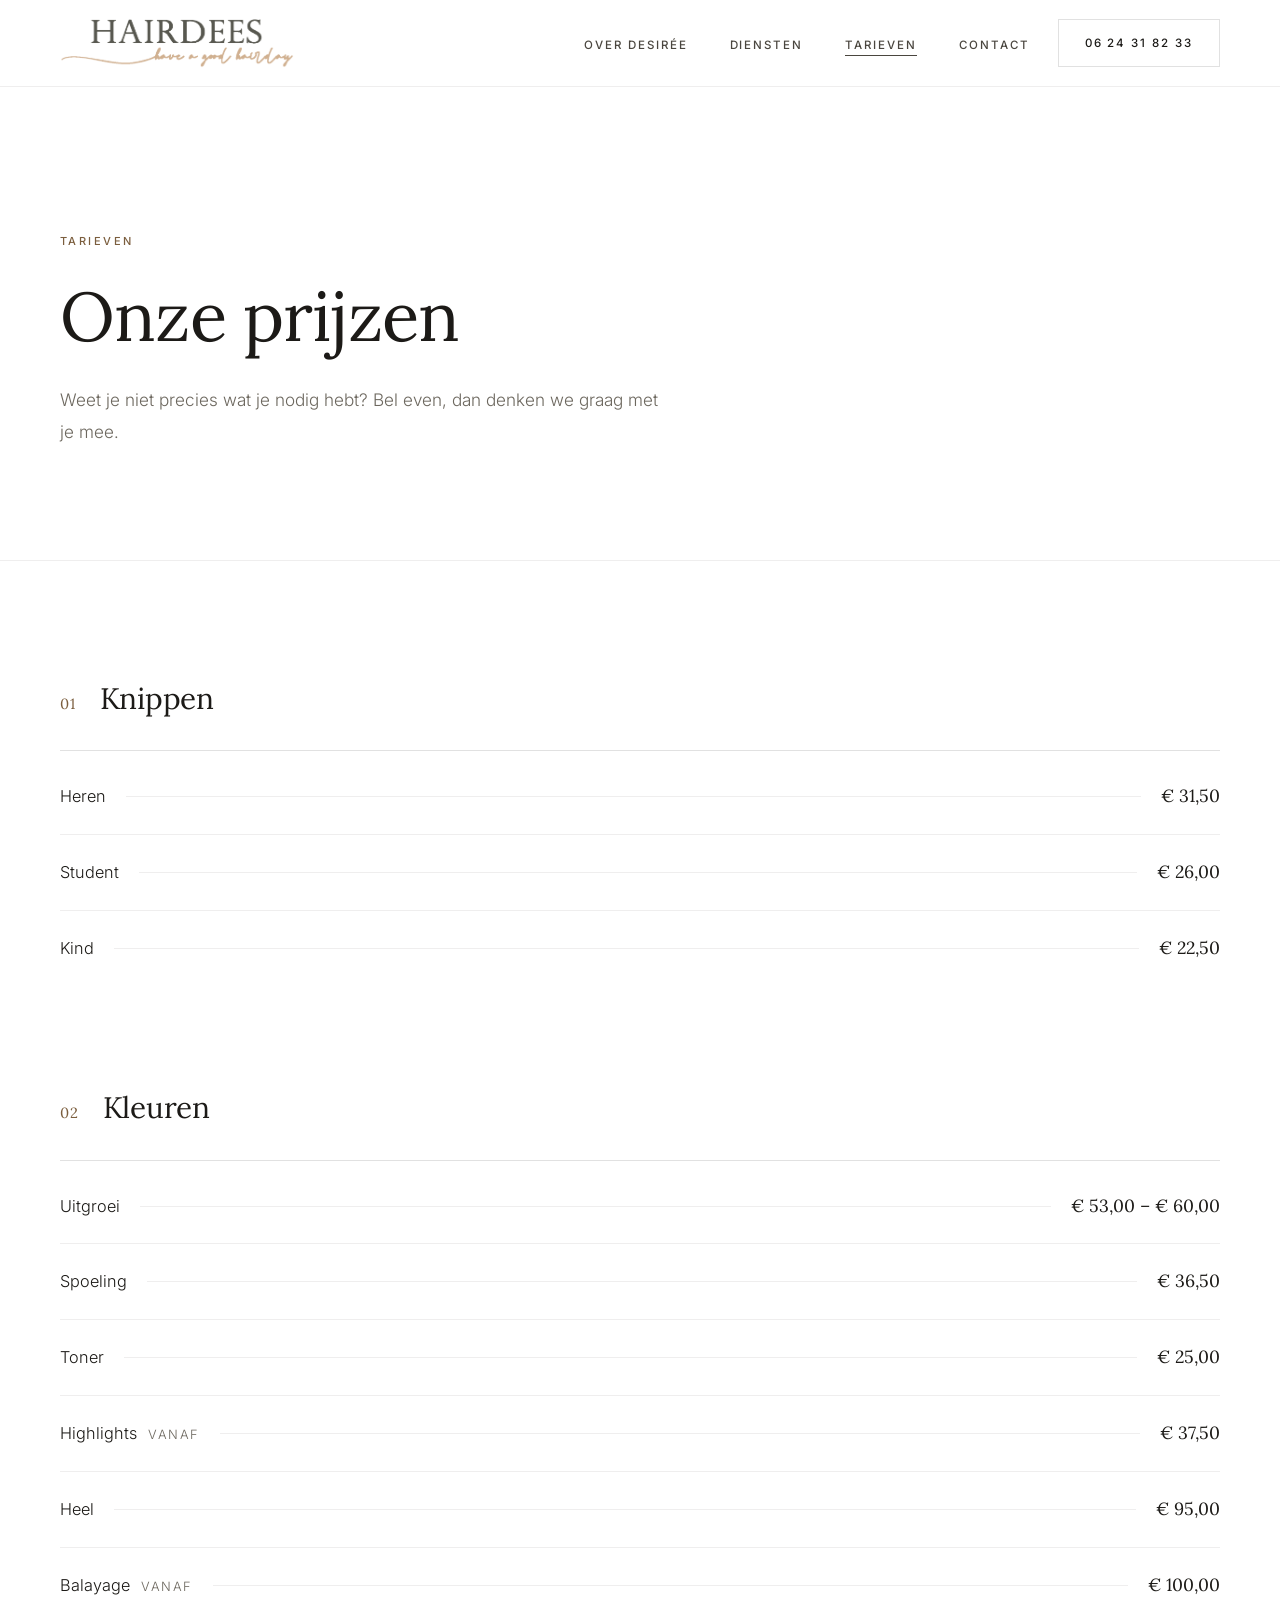
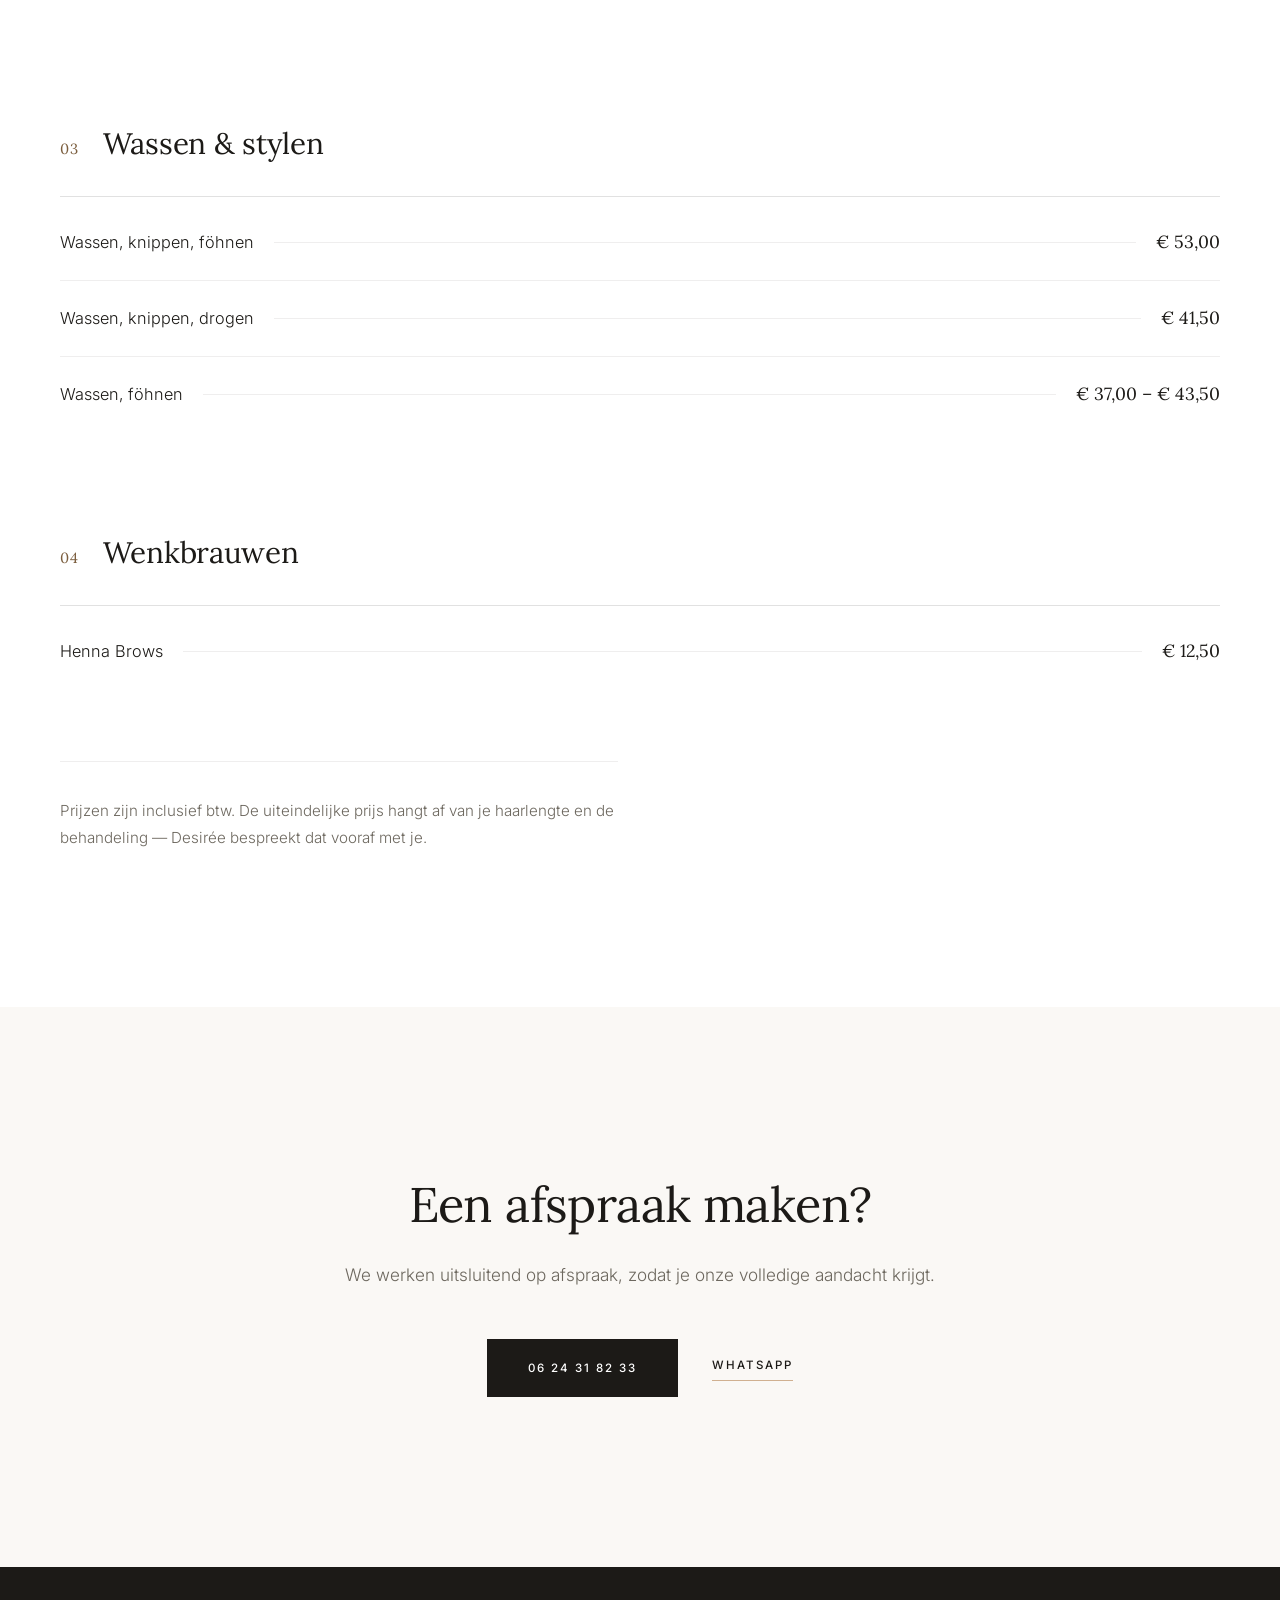
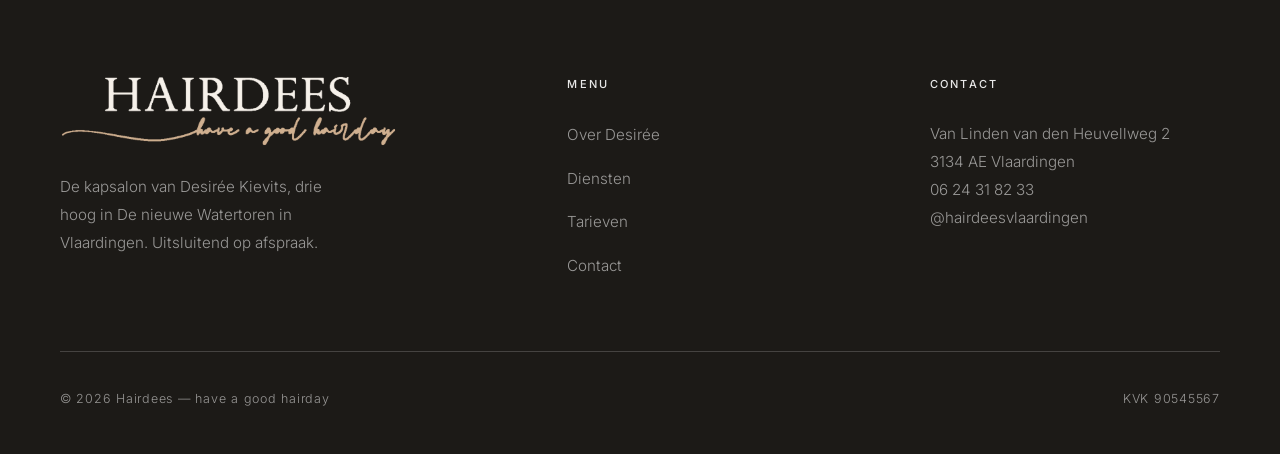
==== commit cfd403a2: "Rebuild the logo artwork and give it more presence The supplied logo-transparent.png was a cutout fr" ====
--- a/tarieven.html
+++ b/tarieven.html
@@ -9,14 +9,15 @@
 <link rel="preconnect" href="https://fonts.googleapis.com">
 <link rel="preconnect" href="https://fonts.gstatic.com" crossorigin>
 <link href="https://fonts.googleapis.com/css2?family=Inter:wght@300;400;500&family=Lora:ital,wght@0,400;0,500;1,400&display=swap" rel="stylesheet">
-<link rel="stylesheet" href="styles.css">
+<link rel="stylesheet" href="styles.css?v=20261029c">
 </head>
 <body>
 
 <header class="site-header is-solid" id="siteHeader" data-always-solid>
     <div class="header-inner">
         <a href="index.html" class="header-logo" aria-label="Hairdees — naar de homepage">
-            <img src="logo-transparent.png" alt="Hairdees">
+            <img src="logo-mark-light.png" alt="Hairdees" class="logo-on-dark">
+            <img src="logo-mark.png" alt="" aria-hidden="true" class="logo-on-light">
         </a>
 
         <ul class="header-nav">
@@ -26,7 +27,10 @@
             <li><a href="index.html#contact">Contact</a></li>
         </ul>
 
-        <a href="tel:+31624318233" class="header-call">06 24 31 82 33</a>
+        <a href="tel:+31624318233" class="header-call" aria-label="Bel 06 24 31 82 33">
+            <svg class="call-icon" viewBox="0 0 24 24" fill="none" stroke="currentColor" stroke-width="1.6" stroke-linecap="round" stroke-linejoin="round" aria-hidden="true"><path d="M22 16.92v3a2 2 0 0 1-2.18 2 19.79 19.79 0 0 1-8.63-3.07 19.5 19.5 0 0 1-6-6 19.79 19.79 0 0 1-3.07-8.67A2 2 0 0 1 4.11 2h3a2 2 0 0 1 2 1.72c.127.96.361 1.903.7 2.81a2 2 0 0 1-.45 2.11L8.09 9.91a16 16 0 0 0 6 6l1.27-1.27a2 2 0 0 1 2.11-.45c.907.339 1.85.573 2.81.7A2 2 0 0 1 22 16.92z"/></svg>
+            <span class="call-text">06 24 31 82 33</span>
+        </a>
 
         <button class="nav-toggle" id="navToggle" aria-label="Menu openen" aria-expanded="false" aria-controls="mobileNav">
             <span></span><span></span><span></span>
@@ -169,7 +173,7 @@
     <div class="shell">
         <div class="footer-grid">
             <div>
-                <div class="footer-logo"><img src="logo-transparent.png" alt="Hairdees"></div>
+                <div class="footer-logo"><img src="logo-mark-light.png" alt="Hairdees"></div>
                 <p class="footer-note">De kapsalon van Desirée Kievits, drie hoog in De nieuwe Watertoren in Vlaardingen. Uitsluitend op afspraak.</p>
             </div>
 
--- a/styles.css
+++ b/styles.css
@@ -136,13 +136,25 @@
     transition: height 0.45s var(--ease);
 }
 
-.header-logo { display: flex; align-items: center; flex-shrink: 0; }
+/* Two artwork files rather than an inverted one: the filter flattened
+   the sand script to solid white and lost half the mark's character. */
+.header-logo {
+    position: relative;
+    display: block;
+    flex-shrink: 0;
+    line-height: 0;
+}
 
 .header-logo img {
-    height: 46px;
+    height: 64px;
     width: auto;
-    filter: brightness(0) invert(1);
-    transition: filter 0.45s var(--ease), height 0.45s var(--ease);
+    transition: height 0.45s var(--ease), opacity 0.45s var(--ease);
+}
+
+.header-logo .logo-on-light {
+    position: absolute;
+    inset: 0;
+    opacity: 0;
 }
 
 .header-nav {
@@ -185,10 +197,15 @@
 
 .header-call {
     flex-shrink: 0;
+    display: inline-flex;
+    align-items: center;
+    justify-content: center;
     border: 1px solid rgba(255, 255, 255, 0.4);
     padding: 13px 26px;
     transition: background 0.3s var(--ease), border-color 0.3s var(--ease), color 0.3s var(--ease);
 }
+
+.header-call .call-icon { display: none; width: 18px; height: 18px; }
 
 .header-call:hover { background: rgba(255, 255, 255, 0.14); border-color: rgba(255, 255, 255, 0.75); }
 
@@ -200,8 +217,10 @@
     border-bottom-color: var(--line-faint);
 }
 
-.site-header.is-solid .header-inner { height: 82px; }
-.site-header.is-solid .header-logo img { filter: none; height: 38px; }
+.site-header.is-solid .header-inner { height: 86px; }
+.site-header.is-solid .header-logo img { height: 50px; }
+.site-header.is-solid .header-logo .logo-on-light { opacity: 1; }
+.site-header.is-solid .header-logo .logo-on-dark { opacity: 0; }
 .site-header.is-solid .header-nav a { color: var(--ink-mid); }
 .site-header.is-solid .header-nav a:hover { color: var(--ink); }
 .site-header.is-solid .header-call { color: var(--ink); border-color: var(--line); }
@@ -703,7 +722,7 @@
     border-bottom: 1px solid var(--line-dark);
 }
 
-.footer-logo img { height: 48px; width: auto; filter: brightness(0) invert(1); opacity: 0.9; }
+.footer-logo img { height: 72px; width: auto; }
 
 .footer-note {
     margin-top: 26px;
@@ -851,16 +870,20 @@
 @media (max-width: 900px) {
     .header-nav { display: none; }
     .nav-toggle { display: flex; }
-    .header-inner { height: 78px; }
-    .header-logo img { height: 34px; }
-    .site-header.is-solid .header-inner { height: 70px; }
-    .site-header.is-solid .header-logo img { height: 32px; }
-    .header-call { padding: 11px 18px; font-size: 0.66rem; letter-spacing: 0.14em; }
+    .header-inner { height: 82px; }
+    .header-logo img { height: 42px; }
+    .site-header.is-solid .header-inner { height: 74px; }
+    .site-header.is-solid .header-logo img { height: 38px; }
+    /* the full number cannot sit beside a logo this size on a phone,
+       so the call action collapses to an icon */
+    .header-call { padding: 0; width: 46px; height: 46px; }
+    .header-call .call-text { display: none; }
+    .header-call .call-icon { display: block; }
 
     .mobile-nav {
         display: flex;
         position: fixed;
-        top: 78px;
+        top: 82px;
         left: 0;
         width: 100%;
         background: var(--bg);
